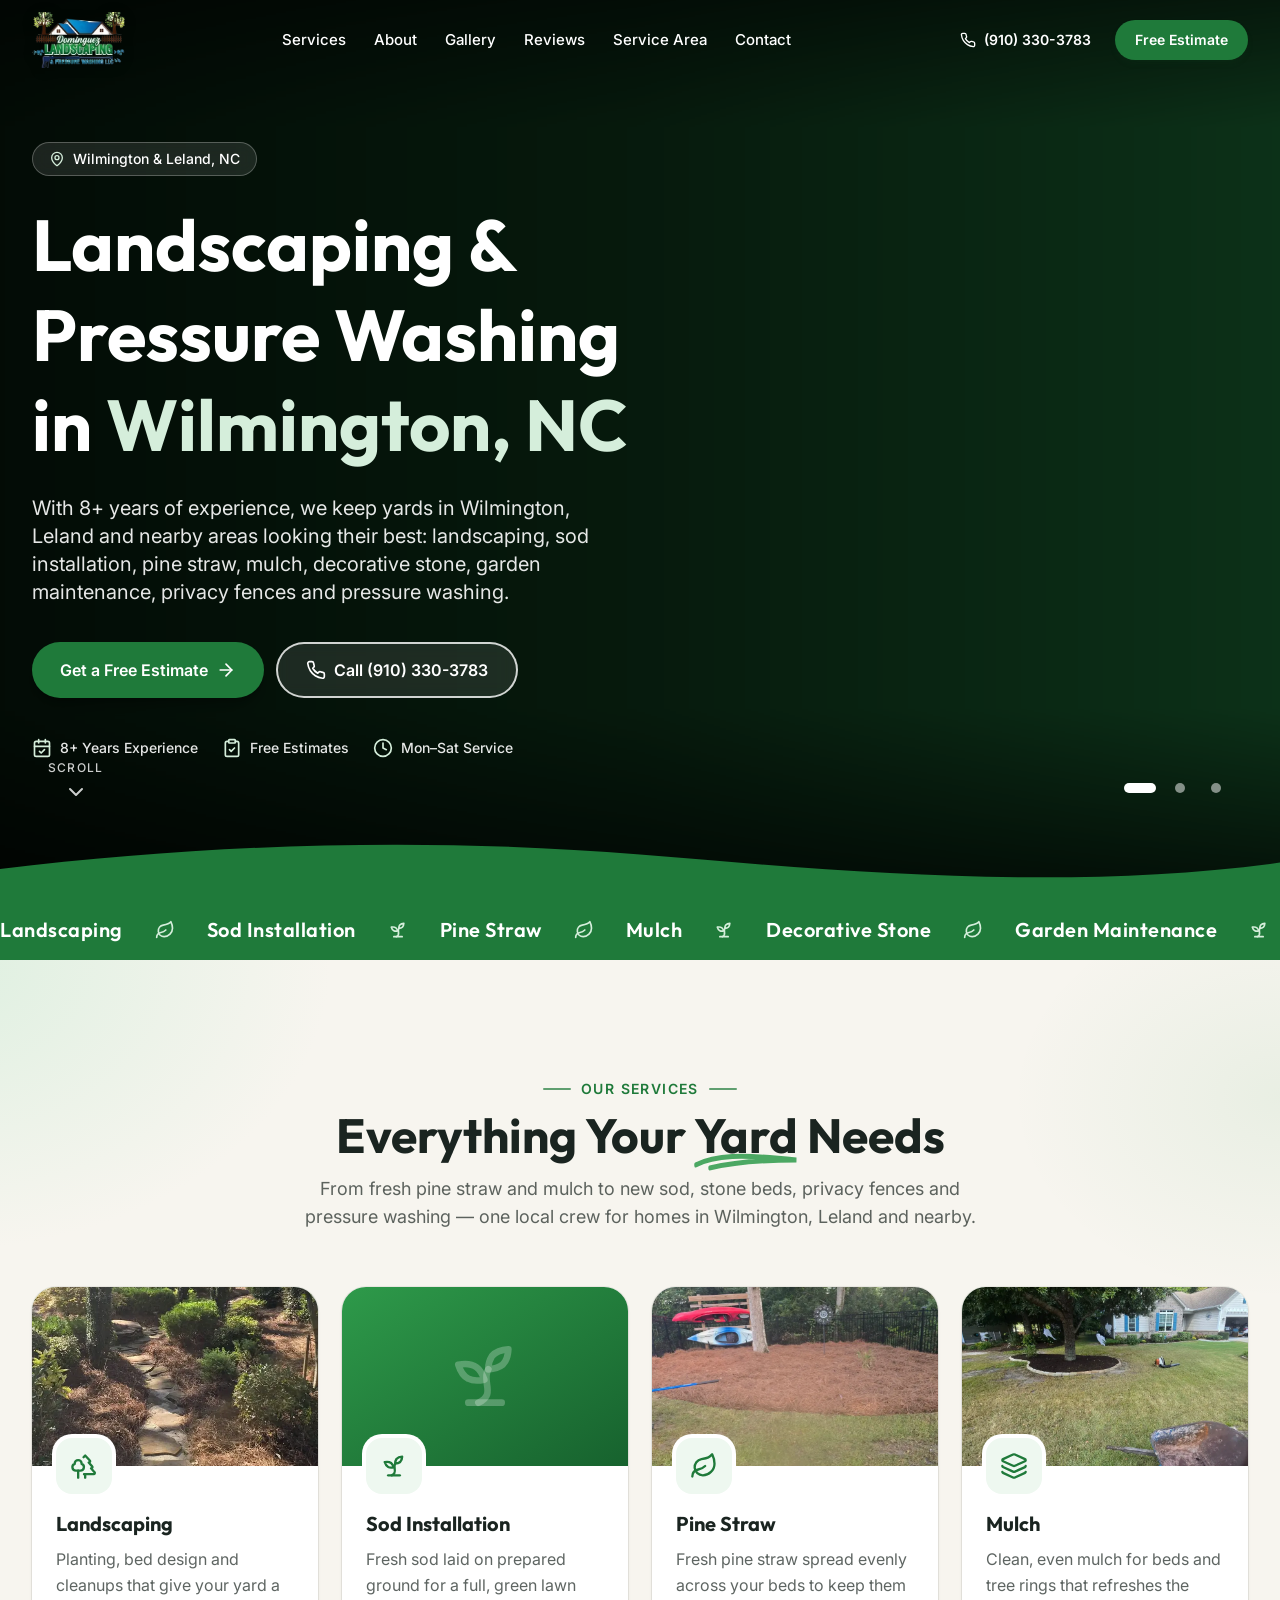
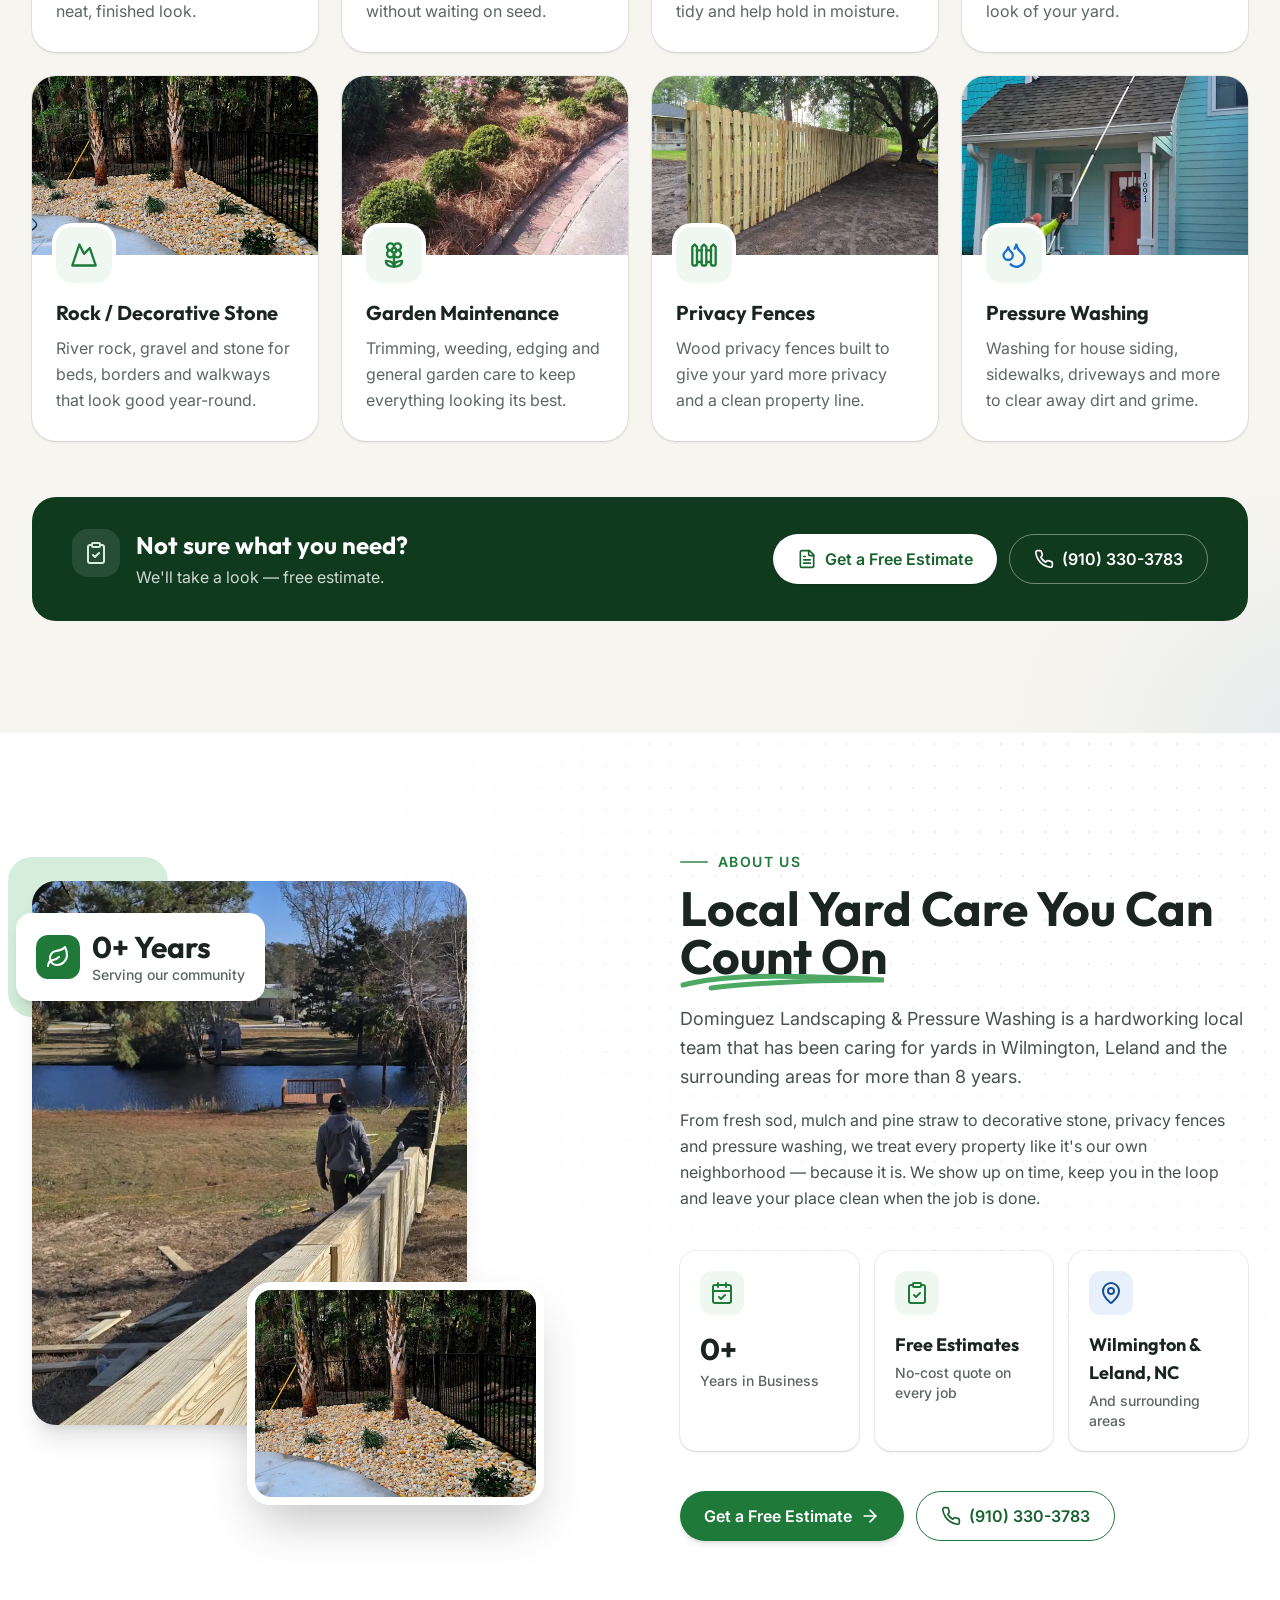
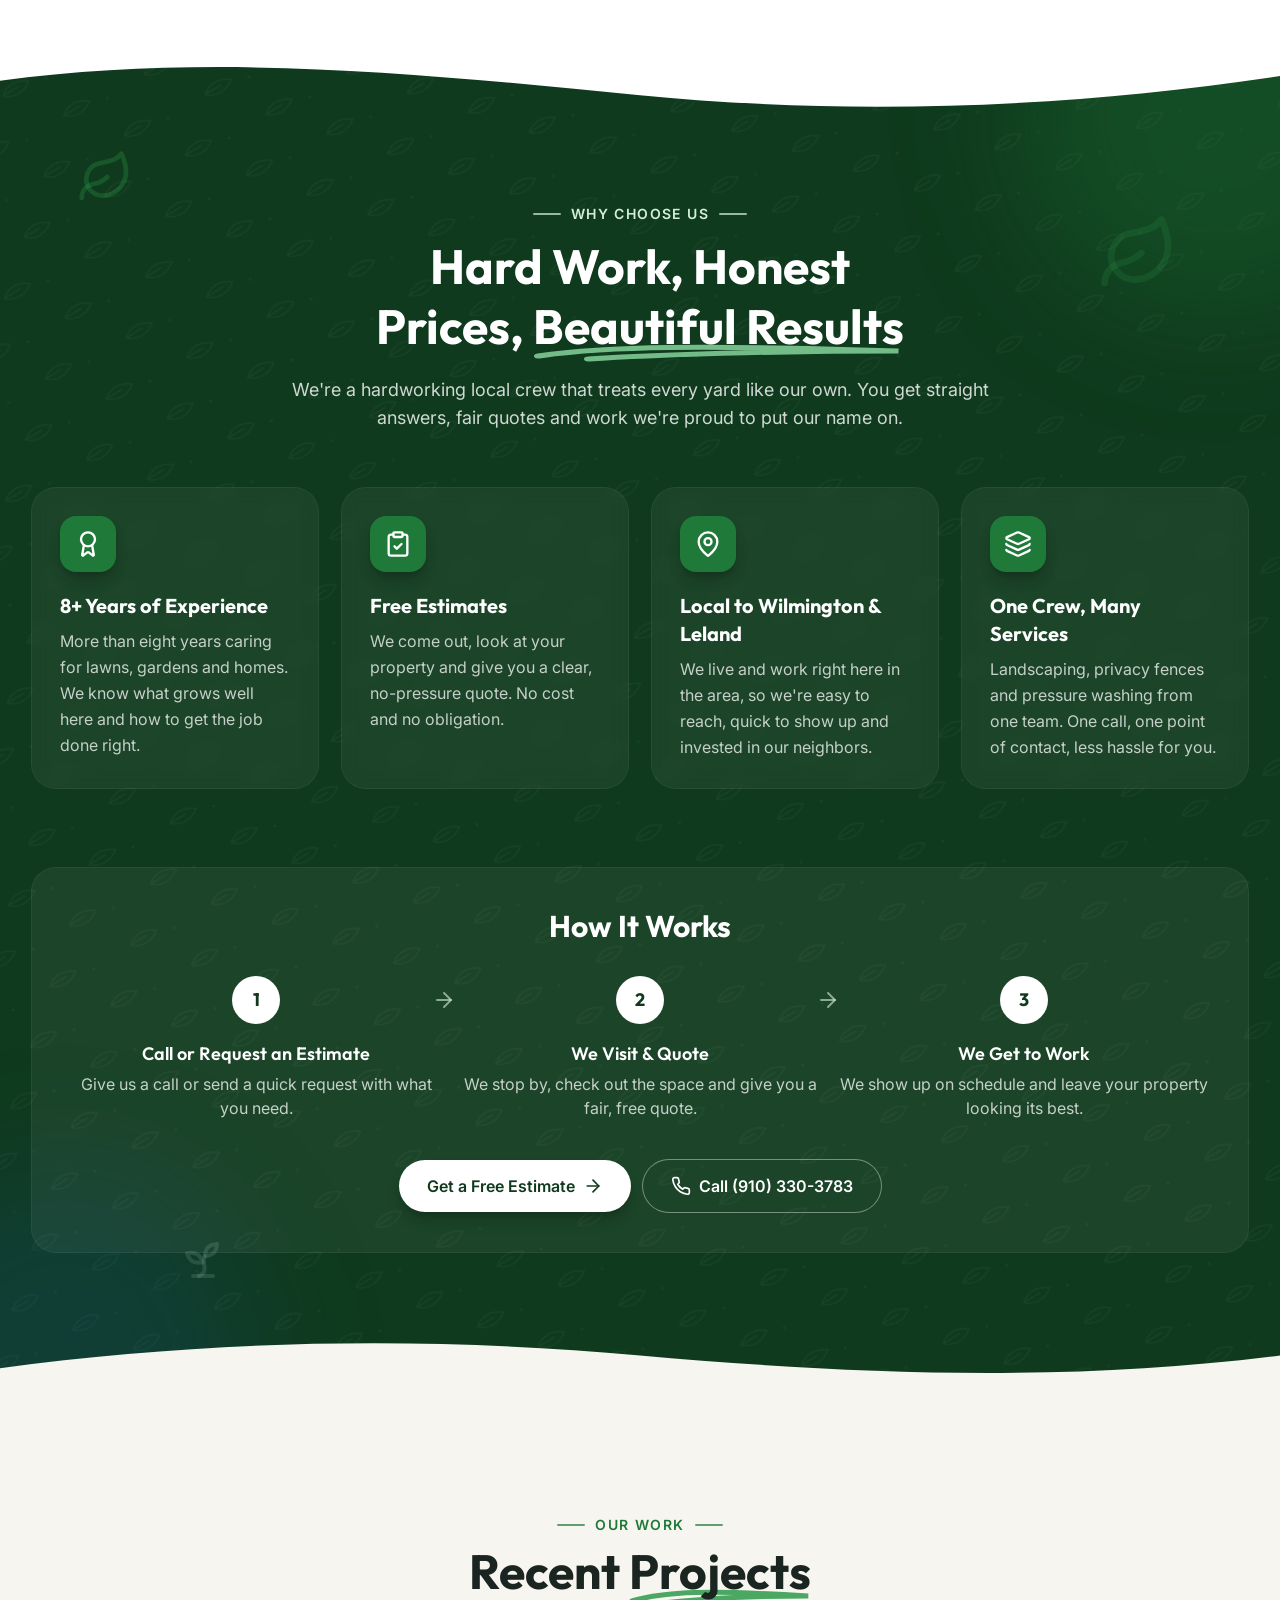
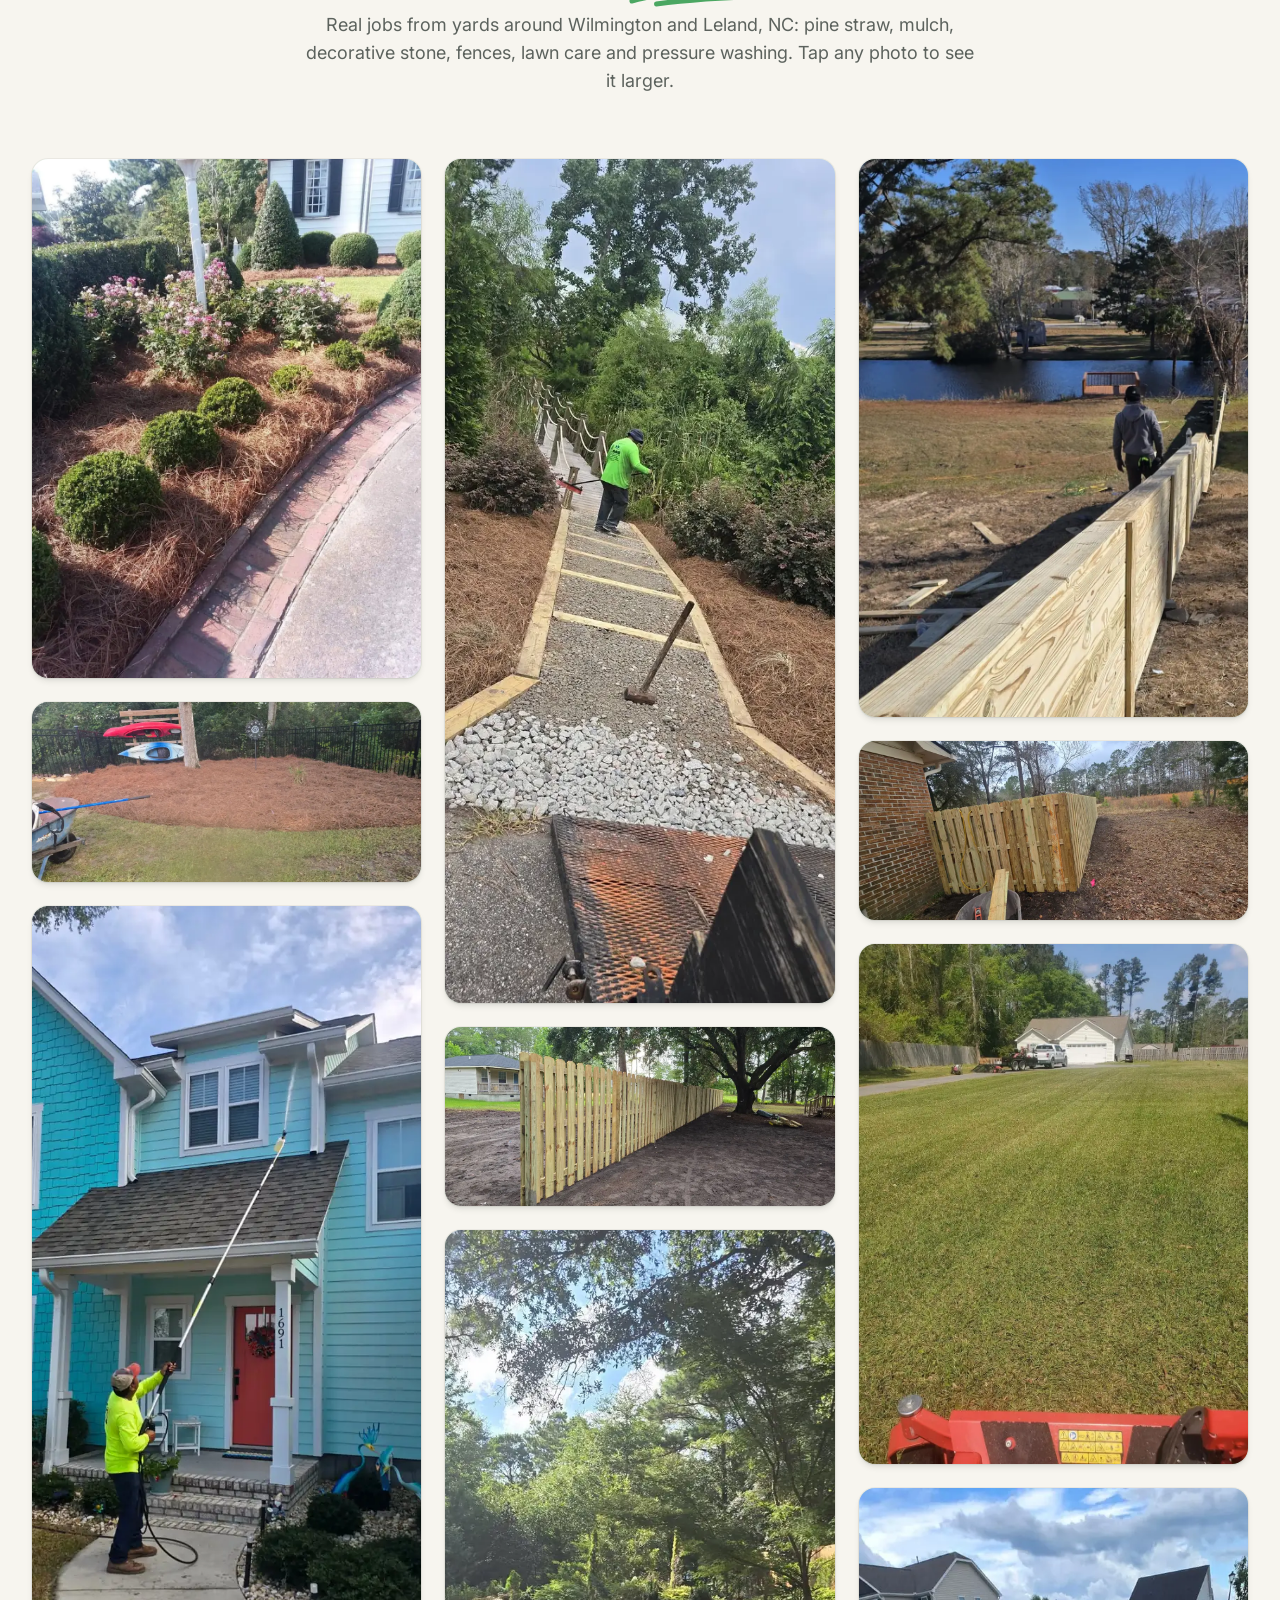
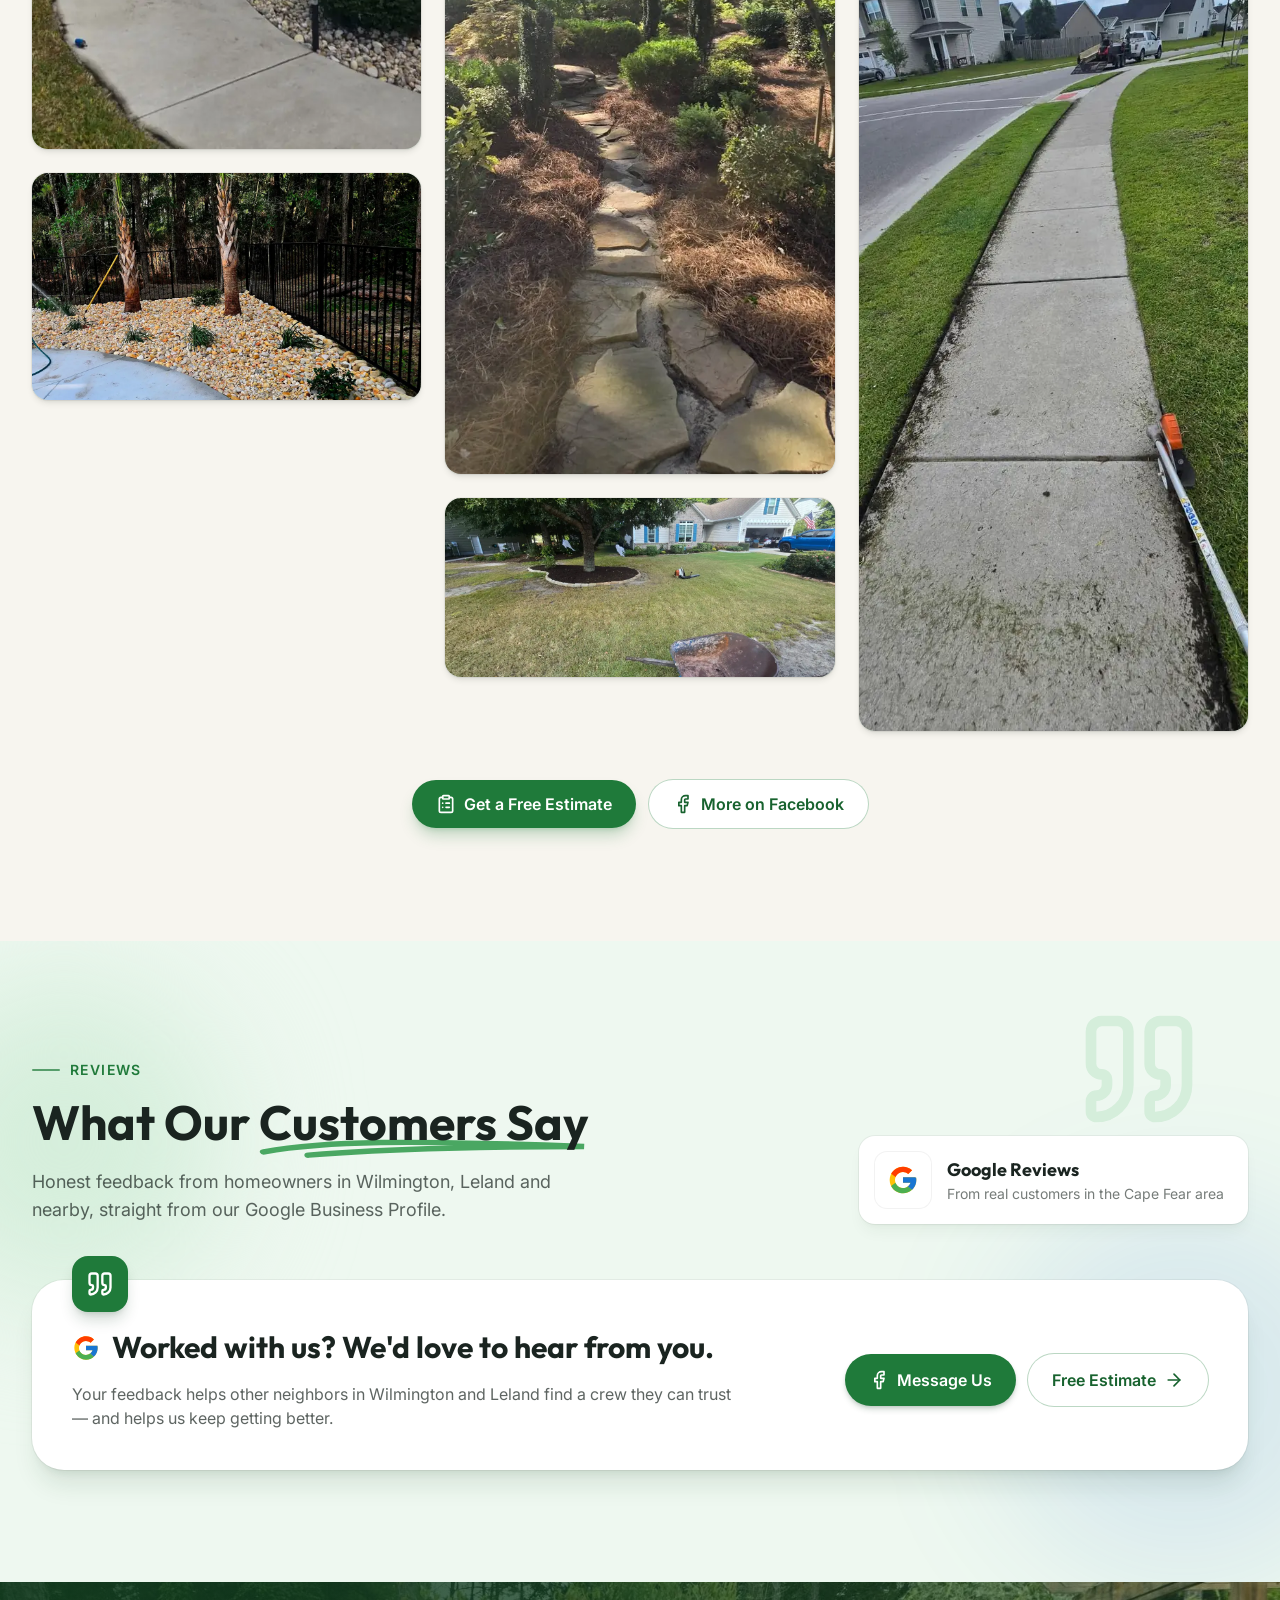
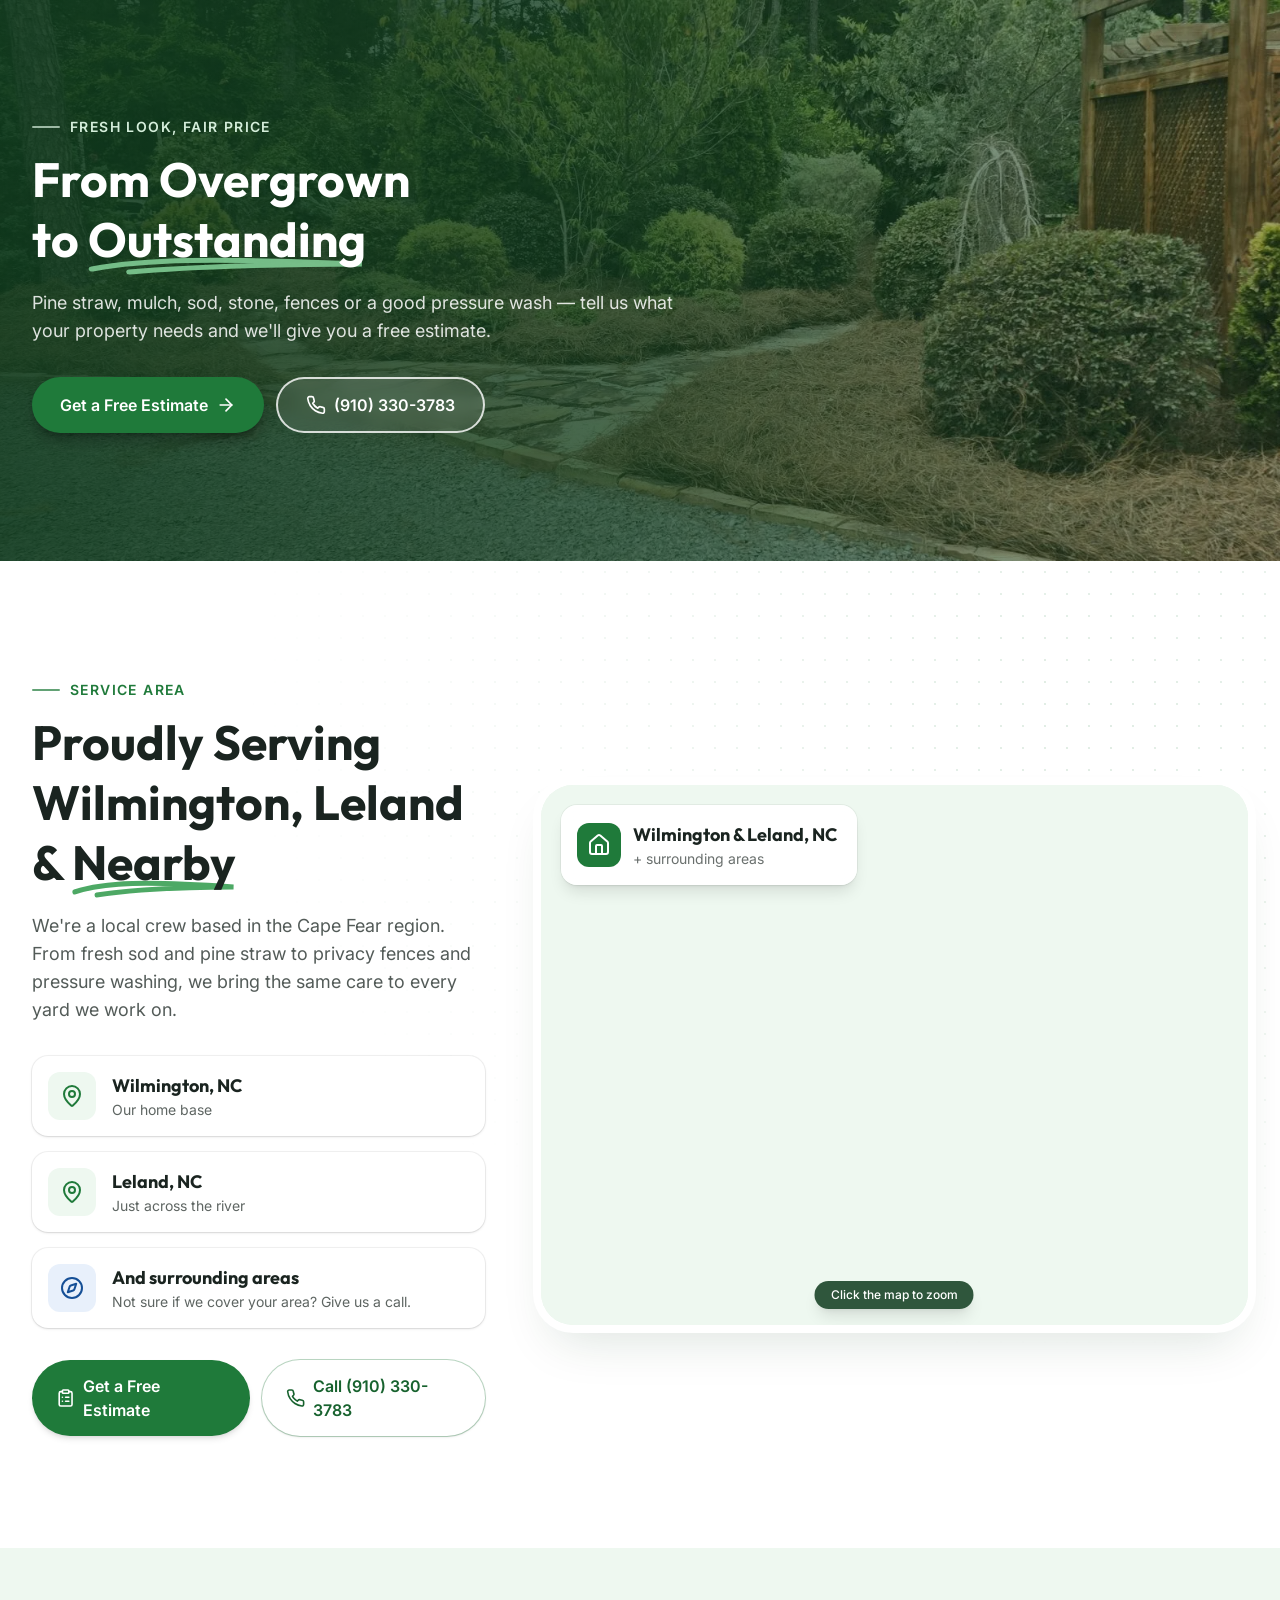
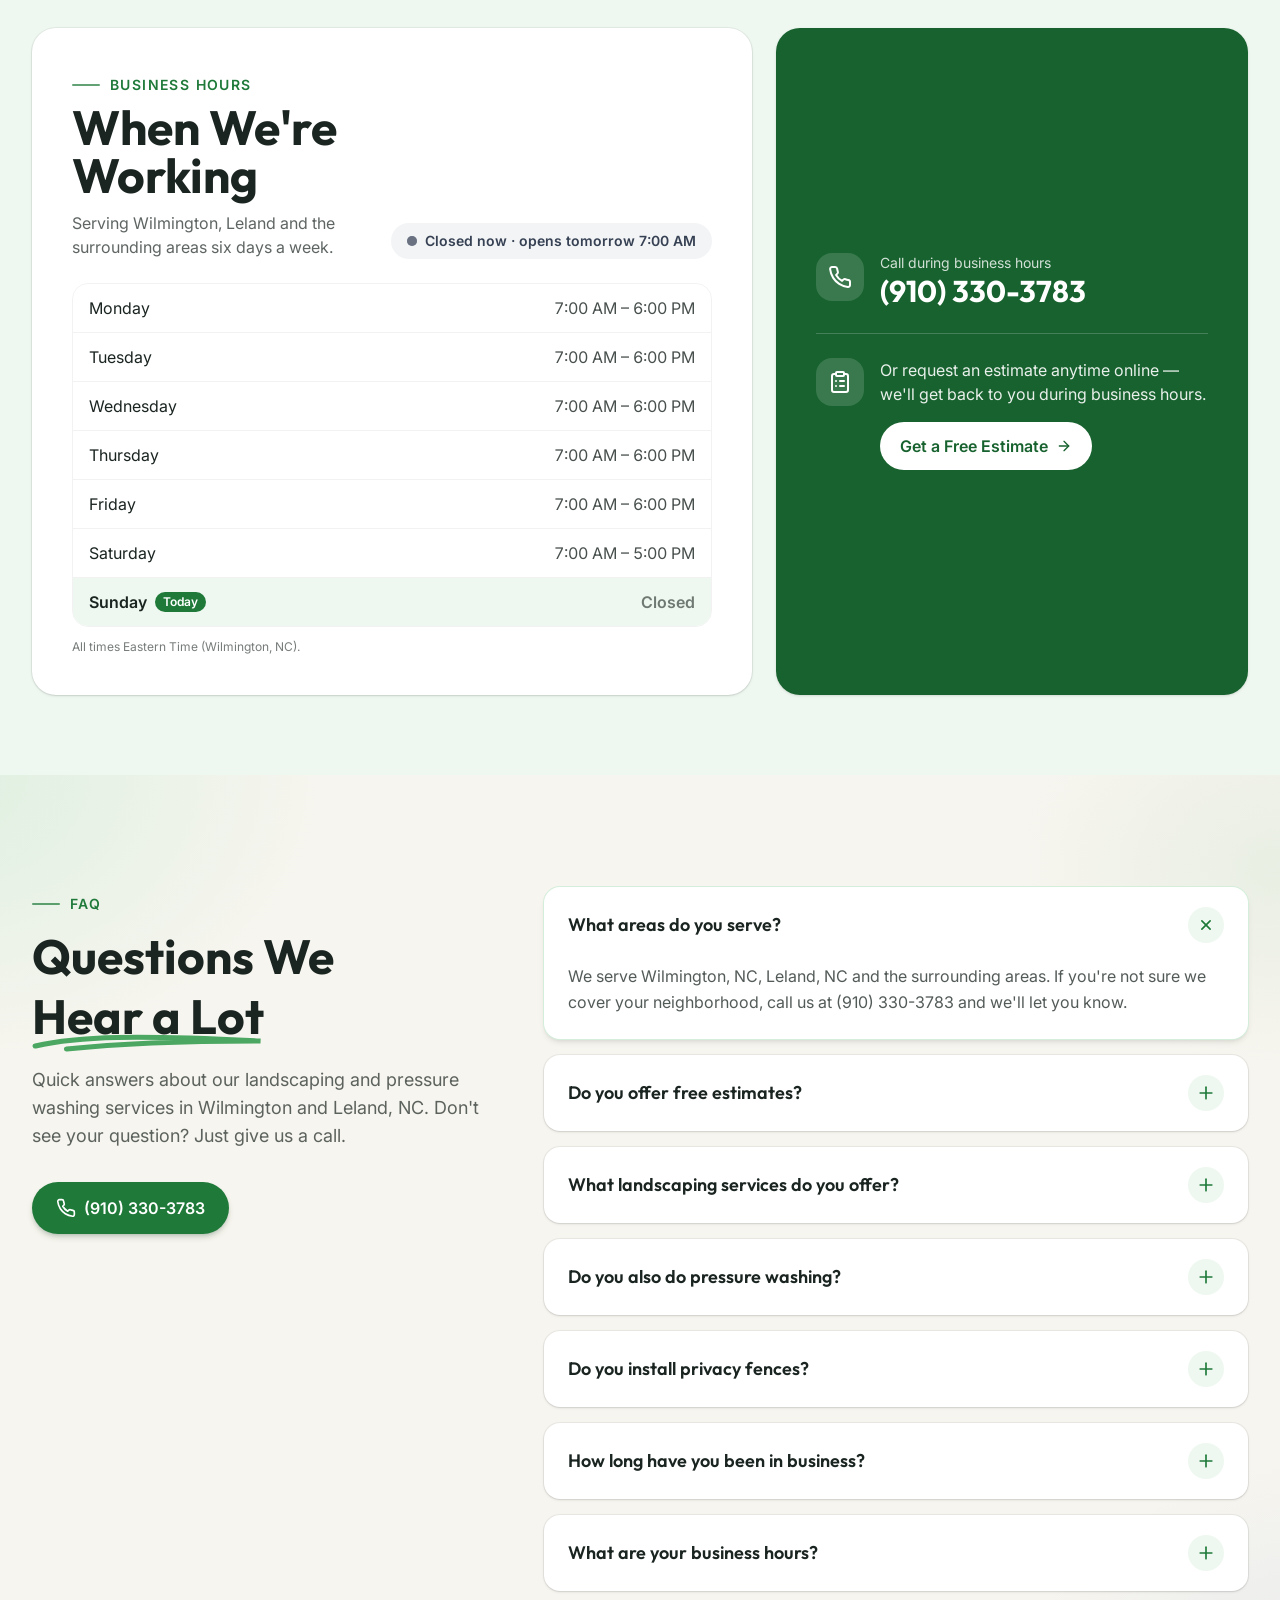
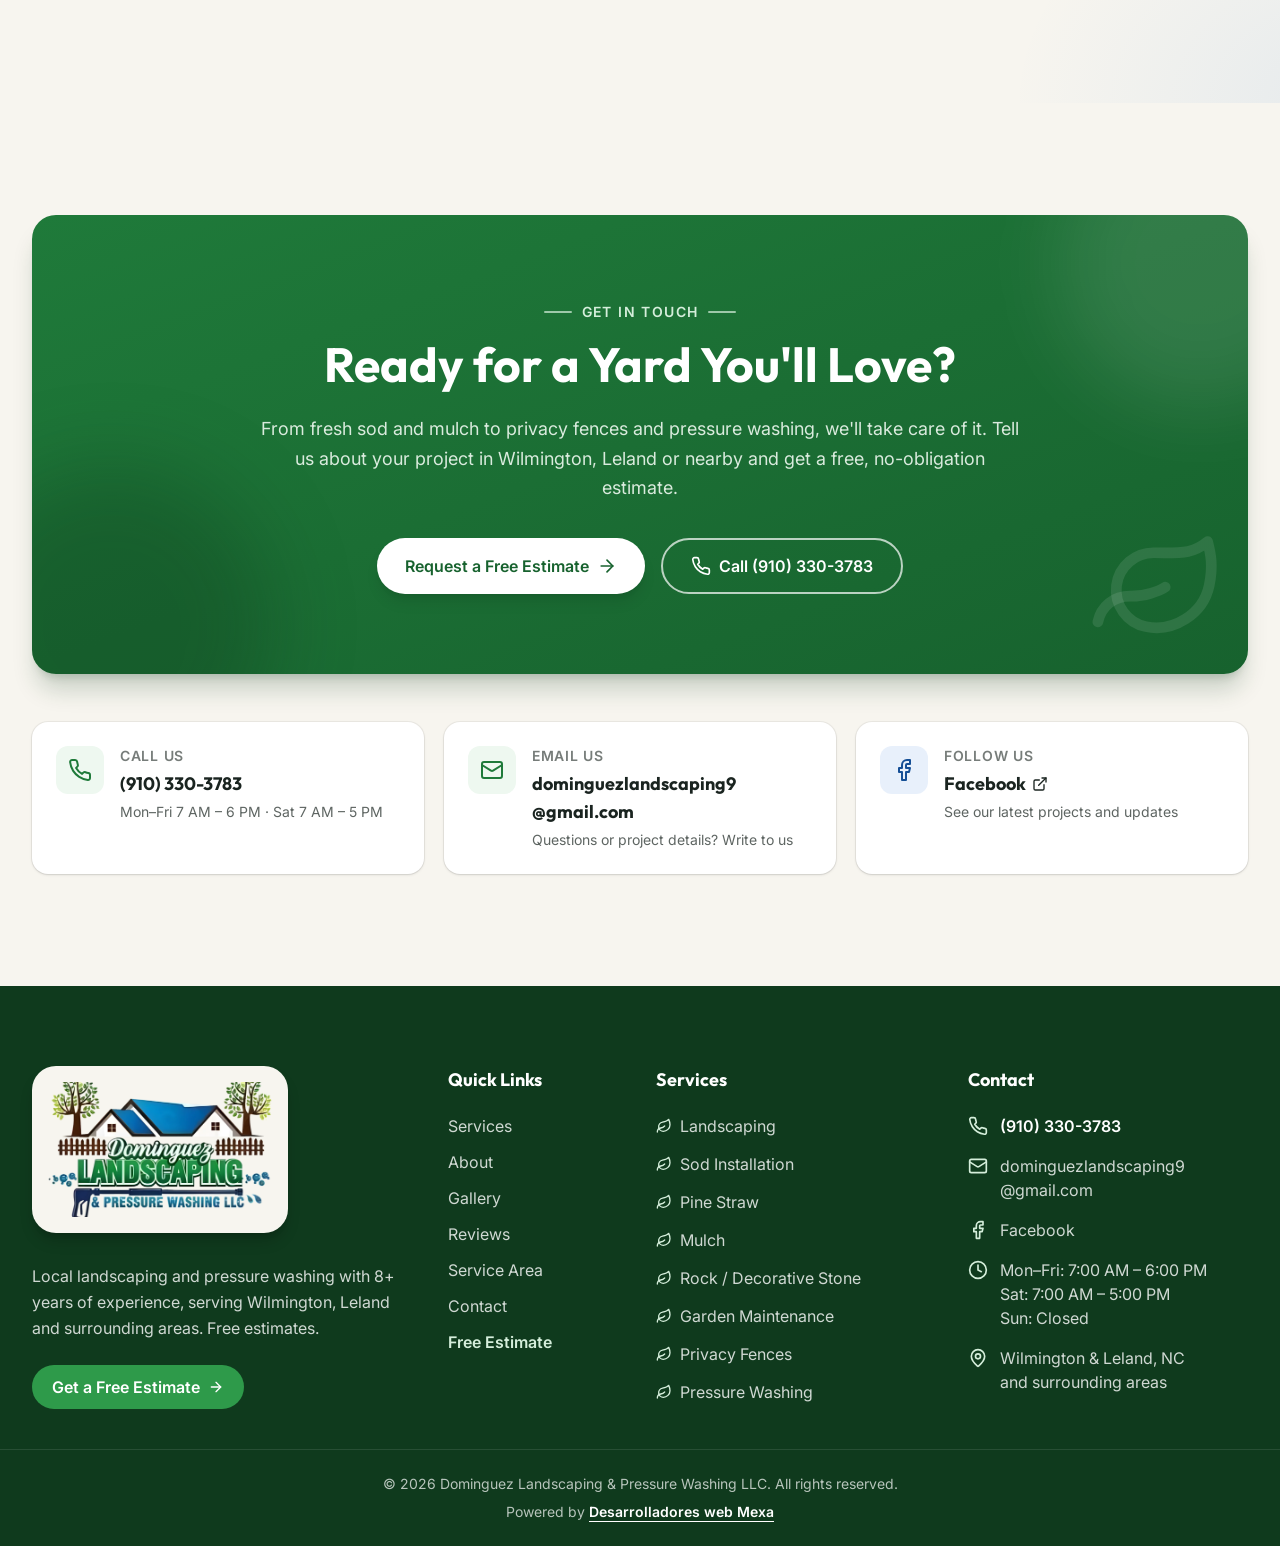
==== index.html @ 420cba0b "Publish static landscaping website with GitHub Pages preview" ====
<!doctype html>
<html lang="en">
    <head>
        <meta charset="UTF-8" />
        <meta name="viewport" content="width=device-width, initial-scale=1.0" />

        <!-- ===================== SEO ===================== -->
        <!-- IMPORTANTE: reemplazar https://YOUR-DOMAIN.com por el dominio real en TODO el sitio (ver HOSTINGER.md) -->
        <title>Landscaping &amp; Pressure Washing in Wilmington, NC | Dominguez Landscaping</title>
        <meta
            name="description"
            content="Landscaping, sod, pine straw, mulch, decorative stone, privacy fences and pressure washing in Wilmington & Leland, NC. 8+ years of experience. Free estimates: (910) 330-3783."
        />
        <link rel="canonical" href="https://YOUR-DOMAIN.com/" />
        <meta name="robots" content="index, follow, max-image-preview:large" />
        <meta name="theme-color" content="#1f7a3a" />
        <meta name="format-detection" content="telephone=yes" />

        <!-- SEO local -->
        <meta name="geo.region" content="US-NC" />
        <meta name="geo.placename" content="Wilmington" />
        <meta name="geo.position" content="34.2257;-77.9447" />
        <meta name="ICBM" content="34.2257, -77.9447" />

        <!-- Open Graph (Facebook, WhatsApp, iMessage) -->
        <meta property="og:type" content="website" />
        <meta property="og:site_name" content="Dominguez Landscaping &amp; Pressure Washing LLC" />
        <meta property="og:title" content="Landscaping &amp; Pressure Washing in Wilmington, NC" />
        <meta
            property="og:description"
            content="Sod, pine straw, mulch, decorative stone, privacy fences and pressure washing in Wilmington & Leland, NC. Free estimates."
        />
        <meta property="og:url" content="https://YOUR-DOMAIN.com/" />
        <meta property="og:image" content="https://YOUR-DOMAIN.com/assets/og-image.jpg" />
        <meta property="og:image:width" content="1200" />
        <meta property="og:image:height" content="630" />
        <meta property="og:image:alt" content="Dominguez Landscaping &amp; Pressure Washing LLC logo over a landscaped garden" />
        <meta property="og:locale" content="en_US" />

        <!-- Twitter / X -->
        <meta name="twitter:card" content="summary_large_image" />
        <meta name="twitter:title" content="Landscaping &amp; Pressure Washing in Wilmington, NC" />
        <meta
            name="twitter:description"
            content="Sod, pine straw, mulch, stone, privacy fences and pressure washing in Wilmington & Leland, NC. Free estimates."
        />
        <meta name="twitter:image" content="https://YOUR-DOMAIN.com/assets/og-image.jpg" />

        <!-- Iconos y manifest -->
        <link rel="icon" href="favicon.ico" sizes="any" />
        <link rel="icon" type="image/png" href="assets/icon-512.png" />
        <link rel="apple-touch-icon" href="assets/apple-touch-icon.png" />
        <link rel="manifest" href="site.webmanifest" />

        <!-- Datos estructurados (Google entiende el negocio, servicios, horario y FAQ) -->
        <script type="application/ld+json">
            {
                "@context": "https://schema.org",
                "@graph": [
                    {
                        "@type": ["LocalBusiness", "HomeAndConstructionBusiness"],
                        "@id": "https://YOUR-DOMAIN.com/#business",
                        "name": "Dominguez Landscaping & Pressure Washing LLC",
                        "alternateName": "Dominguez Landscaping",
                        "description": "Local landscaping and pressure washing company serving Wilmington, Leland and surrounding areas in North Carolina for more than 8 years. Sod installation, pine straw, mulch, decorative stone, garden maintenance, privacy fences and pressure washing. Free estimates.",
                        "url": "https://YOUR-DOMAIN.com/",
                        "telephone": "+1-910-330-3783",
                        "email": "dominguezlandscaping9@gmail.com",
                        "logo": "https://YOUR-DOMAIN.com/assets/icon-512.png",
                        "image": [
                            "https://YOUR-DOMAIN.com/assets/og-image.jpg",
                            "https://YOUR-DOMAIN.com/assets/Portada1.webp",
                            "https://YOUR-DOMAIN.com/assets/Portada2.webp",
                            "https://YOUR-DOMAIN.com/assets/Portada3.webp"
                        ],
                        "address": {
                            "@type": "PostalAddress",
                            "addressLocality": "Wilmington",
                            "addressRegion": "NC",
                            "addressCountry": "US"
                        },
                        "geo": { "@type": "GeoCoordinates", "latitude": 34.2257, "longitude": -77.9447 },
                        "areaServed": [
                            { "@type": "City", "name": "Wilmington, NC" },
                            { "@type": "City", "name": "Leland, NC" },
                            {
                                "@type": "GeoCircle",
                                "geoMidpoint": { "@type": "GeoCoordinates", "latitude": 34.241, "longitude": -77.995 },
                                "geoRadius": "20000"
                            }
                        ],
                        "openingHoursSpecification": [
                            {
                                "@type": "OpeningHoursSpecification",
                                "dayOfWeek": ["Monday", "Tuesday", "Wednesday", "Thursday", "Friday"],
                                "opens": "07:00",
                                "closes": "18:00"
                            },
                            {
                                "@type": "OpeningHoursSpecification",
                                "dayOfWeek": "Saturday",
                                "opens": "07:00",
                                "closes": "17:00"
                            }
                        ],
                        "sameAs": ["https://www.facebook.com/profile.php?id=100069856369126"],
                        "knowsLanguage": ["en", "es"],
                        "hasOfferCatalog": {
                            "@type": "OfferCatalog",
                            "name": "Landscaping and Pressure Washing Services",
                            "itemListElement": [
                                { "@type": "Offer", "itemOffered": { "@type": "Service", "name": "Landscaping", "description": "Planting, bed design and yard cleanups." } },
                                { "@type": "Offer", "itemOffered": { "@type": "Service", "name": "Sod Installation", "description": "Fresh sod laid on prepared ground for a full, green lawn." } },
                                { "@type": "Offer", "itemOffered": { "@type": "Service", "name": "Pine Straw Installation", "description": "Fresh pine straw spread evenly across landscape beds." } },
                                { "@type": "Offer", "itemOffered": { "@type": "Service", "name": "Mulch Installation", "description": "Mulch for beds and tree rings." } },
                                { "@type": "Offer", "itemOffered": { "@type": "Service", "name": "Rock and Decorative Stone", "description": "River rock, gravel and stone for beds, borders and walkways." } },
                                { "@type": "Offer", "itemOffered": { "@type": "Service", "name": "Garden Maintenance", "description": "Trimming, weeding, edging and general garden care." } },
                                { "@type": "Offer", "itemOffered": { "@type": "Service", "name": "Privacy Fences", "description": "Wood privacy fence installation." } },
                                { "@type": "Offer", "itemOffered": { "@type": "Service", "name": "Pressure Washing", "description": "Pressure washing for house siding, driveways and sidewalks." } }
                            ]
                        }
                    },
                    {
                        "@type": "WebSite",
                        "@id": "https://YOUR-DOMAIN.com/#website",
                        "url": "https://YOUR-DOMAIN.com/",
                        "name": "Dominguez Landscaping & Pressure Washing LLC",
                        "inLanguage": "en-US",
                        "publisher": { "@id": "https://YOUR-DOMAIN.com/#business" }
                    },
                    {
                        "@type": "WebPage",
                        "@id": "https://YOUR-DOMAIN.com/#webpage",
                        "url": "https://YOUR-DOMAIN.com/",
                        "name": "Landscaping & Pressure Washing in Wilmington, NC | Dominguez Landscaping",
                        "isPartOf": { "@id": "https://YOUR-DOMAIN.com/#website" },
                        "about": { "@id": "https://YOUR-DOMAIN.com/#business" },
                        "primaryImageOfPage": "https://YOUR-DOMAIN.com/assets/og-image.jpg",
                        "inLanguage": "en-US"
                    },
                    {
                        "@type": "FAQPage",
                        "@id": "https://YOUR-DOMAIN.com/#faq",
                        "mainEntity": [
                            {
                                "@type": "Question",
                                "name": "What areas do you serve?",
                                "acceptedAnswer": {
                                    "@type": "Answer",
                                    "text": "We serve Wilmington, NC, Leland, NC and the surrounding areas. If you're not sure we cover your neighborhood, call us at (910) 330-3783 and we'll let you know."
                                }
                            },
                            {
                                "@type": "Question",
                                "name": "Do you offer free estimates?",
                                "acceptedAnswer": {
                                    "@type": "Answer",
                                    "text": "Yes. Every estimate is free and with no obligation. Call (910) 330-3783 or send a request through our online form and we'll get back to you during business hours."
                                }
                            },
                            {
                                "@type": "Question",
                                "name": "What landscaping services do you offer?",
                                "acceptedAnswer": {
                                    "@type": "Answer",
                                    "text": "We handle landscaping and bed design, sod installation, pine straw, mulch, river rock and decorative stone, and garden maintenance like trimming, weeding and edging."
                                }
                            },
                            {
                                "@type": "Question",
                                "name": "Do you also do pressure washing?",
                                "acceptedAnswer": {
                                    "@type": "Answer",
                                    "text": "Yes. We pressure wash house siding, driveways, sidewalks and more, so the outside of your home looks as clean as your yard."
                                }
                            },
                            {
                                "@type": "Question",
                                "name": "Do you install privacy fences?",
                                "acceptedAnswer": {
                                    "@type": "Answer",
                                    "text": "Yes. We build wood privacy fences for homes in Wilmington, Leland and nearby. Send us a few details about your yard and we'll give you a free estimate."
                                }
                            },
                            {
                                "@type": "Question",
                                "name": "How long have you been in business?",
                                "acceptedAnswer": {
                                    "@type": "Answer",
                                    "text": "Dominguez Landscaping & Pressure Washing has been taking care of yards in the Wilmington area for more than 8 years."
                                }
                            },
                            {
                                "@type": "Question",
                                "name": "What are your business hours?",
                                "acceptedAnswer": {
                                    "@type": "Answer",
                                    "text": "We work Monday to Friday from 7:00 AM to 6:00 PM and Saturday from 7:00 AM to 5:00 PM. We're closed on Sunday."
                                }
                            }
                        ]
                    }
                ]
            }
        </script>

        <!-- ===================== RENDIMIENTO ===================== -->
        <!-- Imagen principal (LCP) primero -->
        <link rel="preload" as="image" href="assets/Portada1-movil.webp" type="image/webp" media="(max-width: 768px)" fetchpriority="high" />
        <link rel="preload" as="image" href="assets/Portada1.webp" type="image/webp" media="(min-width: 769px)" fetchpriority="high" />
        <link rel="preconnect" href="https://fonts.googleapis.com" />
        <link rel="preconnect" href="https://fonts.gstatic.com" crossorigin />
        <link rel="preconnect" href="https://cdn.jsdelivr.net" crossorigin />

        <!-- Fuentes -->
        <link
            href="https://fonts.googleapis.com/css2?family=Outfit:wght@500;600;700;800&family=Inter:wght@400;500;600&display=swap"
            rel="stylesheet"
        />
        <!-- Estilos (Tailwind compilado desde src/tailwind.css) -->
        <link rel="stylesheet" href="assets/css/styles.css" />
        <!-- Importar Leaflet Map -->
        <link
            rel="stylesheet"
            href="https://unpkg.com/leaflet@1.9.4/dist/leaflet.css"
            integrity="sha256-p4NxAoJBhIIN+hmNHrzRCf9tD/miZyoHS5obTRR9BMY="
            crossorigin=""
        />

        <!-- Add Gsap -->
        <script src="https://cdn.jsdelivr.net/npm/gsap@3.13.0/dist/gsap.min.js" defer></script>
        <!-- Add scrool trigger -->
        <script src="https://cdn.jsdelivr.net/npm/gsap@3.13.0/dist/ScrollTrigger.min.js" defer></script>
        <!-- Lucide icons (solo los iconos usados, local) -->
        <script src="assets/js/icons.js" defer></script>
        <script
            src="https://unpkg.com/leaflet@1.9.4/dist/leaflet.js"
            integrity="sha256-20nQCchB9co0qIjJZRGuk2/Z9VM+kNiyxNV1lvTlZBo="
            crossorigin=""
            defer
        ></script>
        <!-- Setup start JS file -->
        <script src="setup.js" defer></script>
    </head>

    <body>
        <a href="#main" class="sr-only z-[60] rounded-full bg-brand-600 px-5 py-3 font-semibold text-white focus:not-sr-only focus:fixed focus:top-4 focus:left-4">Skip to content</a>
        <!-- Name: Dominguez landscaping &pressure washing Llc -->
        <!-- Email: dominguezlandscaping9@gmail.com -->
        <!-- Phone: 910 330 37 83 -->
        <!-- Services: landscaping , sod installation , pinestraw , mulch ,rock , todo lo relacionado con jardinería ,privacy fences ,pressure ,washing -->
        <!-- Description: Tenemos 8 años en el negocio trabajamos en wilmintong nc y sus alrededores-->
        <!-- Redes sociales: https://www.facebook.com/profile.php?id=100069856369126 -->
        <!-- Horario: lunes a viernes 7 a 6 , sábado 7 a 5  -->
        <!-- Ciudades: wilmintong nc , leland nc y alrededores -->

        <!--
            ===================== SECCIONES DE LA PÁGINA =====================

            1. HEADER / NAVBAR (fijo arriba)
               - Logo (assets/Logo-sin-fondo.webp)
               - Links: Services · About · Gallery · Service Area · Contact (→ #contact) · "Free Estimate" (→ contact.html)
               - Botón "Call Now" → tel:+19103303783
               - Menú hamburguesa en móvil (iconos Lucide: menu / x)

            2. HERO / PORTADA
               - Slider con Portada1, Portada2 y Portada3 (versiones -movil.webp en celular)
               - Título: "Landscaping & Pressure Washing in Wilmington, NC"
               - Subtítulo: 8+ years of experience · Free Estimates
               - Botones: "Free Estimate" (→ contact.html) y "Call (910) 330-3783"
               - Animación de entrada con GSAP

            3. SERVICES / SERVICIOS (tarjetas con icono Lucide)
               - Landscaping
               - Sod Installation
               - Pine Straw
               - Mulch
               - Rock / Decorative Stone
               - Garden Maintenance (todo lo relacionado con jardinería)
               - Privacy Fences
               - Pressure Washing
               - Aparición escalonada al hacer scroll (ScrollTrigger)

            4. ABOUT US / SOBRE NOSOTROS
               - 8 años en el negocio, empresa local de Wilmington NC
               - Foto de un trabajo + texto corto
               - Contadores animados: "8+ Years", "Free Estimates", "Wilmington & Leland"

            5. WHY CHOOSE US / POR QUÉ ELEGIRNOS
               - 8+ Years of Experience
               - Free Estimates
               - Local & Reliable (Wilmington, Leland y alrededores)
               - Trabajo de calidad / atención personalizada

            6. GALLERY / GALERÍA DE TRABAJOS
               - Grid con assets/Fotos/1.webp … 16.webp
               - Lightbox al hacer clic (ampliar foto)
               - Ojo: 12, 13 y 15 son las mismas fotos que las portadas

            7. SERVICE AREA / ÁREA DE SERVICIO
               - Mapa Leaflet centrado en Wilmington NC
               - Marcadores / círculo: Wilmington, Leland y alrededores
               - Lista de ciudades al lado del mapa

            8. HOURS / HORARIO
               - Monday – Friday: 7:00 AM – 6:00 PM
               - Saturday: 7:00 AM – 5:00 PM
               - Sunday: Closed

            9. CONTACT / CONTACTO (id="contact")
               - Teléfono: (910) 330-3783 (tel:)
               - Email: dominguezlandscaping9@gmail.com (mailto:)
               - Facebook: https://www.facebook.com/profile.php?id=100069856369126
               - Botón "Request a Free Estimate" → contact.html

            PÁGINA SEPARADA: contact.html
               - Mismo navbar y footer que la principal
               - Formulario "Request a Free Estimate" (nombre, teléfono, servicio, mensaje)
                 → necesita un servicio de envío (ej. Formspree) o abrir mailto:

            10. FOOTER
               - Logo + nombre del negocio
               - Links rápidos, teléfono, email, Facebook
               - © año Dominguez Landscaping & Pressure Washing LLC

            EXTRA: botón flotante de llamada en móvil (icono phone)
            ==================================================================
        -->
        <!-- ============ NAVBAR ============ -->
        <!--
          State is driven by data attributes set from initNavbar() (01-navbar.js):
            data-solid  → solid cream bar with shadow + dark text (scrolled, no #hero, or menu open)
            data-open   → mobile menu open
          Classes for both states are written here statically so Tailwind generates them.
        -->
        <header id="top-nav"
          class="group fixed inset-x-0 top-0 z-50 border-b border-transparent bg-transparent text-white transition-[background-color,box-shadow,color,border-color] duration-300
                 data-[solid]:border-brand-100 data-[solid]:bg-cream/95 data-[solid]:text-ink data-[solid]:shadow-lg data-[solid]:shadow-ink/5 data-[solid]:backdrop-blur-md">
          <nav class="mx-auto flex h-20 max-w-7xl items-center justify-between gap-4 px-4 sm:px-6 lg:px-8" aria-label="Main">
            <!-- Logo -->
            <a href="index.html#top" class="shrink-0 rounded-lg focus-visible:outline-2 focus-visible:outline-offset-4 focus-visible:outline-brand-500">
              <img src="assets/Logo-sin-fondo.webp" alt="Dominguez Landscaping &amp; Pressure Washing LLC — Home"
                width="1000" height="601"
                class="h-12 w-auto drop-shadow-[0_2px_6px_rgba(0,0,0,0.45)] transition-[filter] duration-300 md:h-14 group-data-[solid]:drop-shadow-none">
            </a>

            <!-- Desktop links -->
            <ul class="hidden items-center gap-1 font-sans text-[15px] font-medium lg:flex">
              <li><a href="index.html#services" data-nav-link
                  class="relative rounded-lg px-3 py-2 transition-colors hover:text-brand-100 group-data-[solid]:hover:text-brand-600 focus-visible:outline-2 focus-visible:outline-brand-500
                         after:absolute after:inset-x-3 after:bottom-1 after:h-0.5 after:origin-left after:scale-x-0 after:rounded-full after:bg-current after:transition-transform after:duration-300
                         data-[active]:after:scale-x-100 group-data-[solid]:data-[active]:text-brand-600">Services</a></li>
              <li><a href="index.html#about" data-nav-link
                  class="relative rounded-lg px-3 py-2 transition-colors hover:text-brand-100 group-data-[solid]:hover:text-brand-600 focus-visible:outline-2 focus-visible:outline-brand-500
                         after:absolute after:inset-x-3 after:bottom-1 after:h-0.5 after:origin-left after:scale-x-0 after:rounded-full after:bg-current after:transition-transform after:duration-300
                         data-[active]:after:scale-x-100 group-data-[solid]:data-[active]:text-brand-600">About</a></li>
              <li><a href="index.html#gallery" data-nav-link
                  class="relative rounded-lg px-3 py-2 transition-colors hover:text-brand-100 group-data-[solid]:hover:text-brand-600 focus-visible:outline-2 focus-visible:outline-brand-500
                         after:absolute after:inset-x-3 after:bottom-1 after:h-0.5 after:origin-left after:scale-x-0 after:rounded-full after:bg-current after:transition-transform after:duration-300
                         data-[active]:after:scale-x-100 group-data-[solid]:data-[active]:text-brand-600">Gallery</a></li>
              <li><a href="index.html#reviews" data-nav-link
                  class="relative rounded-lg px-3 py-2 transition-colors hover:text-brand-100 group-data-[solid]:hover:text-brand-600 focus-visible:outline-2 focus-visible:outline-brand-500
                         after:absolute after:inset-x-3 after:bottom-1 after:h-0.5 after:origin-left after:scale-x-0 after:rounded-full after:bg-current after:transition-transform after:duration-300
                         data-[active]:after:scale-x-100 group-data-[solid]:data-[active]:text-brand-600">Reviews</a></li>
              <li><a href="index.html#service-area" data-nav-link
                  class="relative rounded-lg px-3 py-2 transition-colors hover:text-brand-100 group-data-[solid]:hover:text-brand-600 focus-visible:outline-2 focus-visible:outline-brand-500
                         after:absolute after:inset-x-3 after:bottom-1 after:h-0.5 after:origin-left after:scale-x-0 after:rounded-full after:bg-current after:transition-transform after:duration-300
                         data-[active]:after:scale-x-100 group-data-[solid]:data-[active]:text-brand-600">Service Area</a></li>
              <li><a href="index.html#contact" data-nav-link
                  class="relative rounded-lg px-3 py-2 transition-colors hover:text-brand-100 group-data-[solid]:hover:text-brand-600 focus-visible:outline-2 focus-visible:outline-brand-500
                         after:absolute after:inset-x-3 after:bottom-1 after:h-0.5 after:origin-left after:scale-x-0 after:rounded-full after:bg-current after:transition-transform after:duration-300
                         data-[active]:after:scale-x-100 group-data-[solid]:data-[active]:text-brand-600">Contact</a></li>
            </ul>

            <!-- Right side -->
            <div class="flex items-center gap-2 sm:gap-3">
              <a href="tel:+19103303783"
                class="hidden items-center gap-2 rounded-full px-3 py-2 text-sm font-semibold transition-colors hover:text-brand-100 group-data-[solid]:hover:text-brand-600 focus-visible:outline-2 focus-visible:outline-brand-500 md:inline-flex">
                <i data-lucide="phone" class="size-4" aria-hidden="true"></i>
                <span>(910) 330-3783</span>
              </a>
              <a href="contact.html"
                class="hidden rounded-full bg-brand-600 px-5 py-2.5 text-sm font-semibold text-white shadow-md shadow-brand-900/20 transition hover:bg-brand-700 focus-visible:outline-2 focus-visible:outline-offset-2 focus-visible:outline-brand-500 sm:inline-flex">
                Free Estimate
              </a>

              <!-- Hamburger -->
              <button type="button" id="nav-toggle"
                aria-controls="mobile-menu" aria-expanded="false" aria-label="Open menu"
                class="inline-flex size-11 items-center justify-center rounded-xl transition-colors hover:bg-white/10 group-data-[solid]:hover:bg-brand-50 focus-visible:outline-2 focus-visible:outline-brand-500 lg:hidden">
                <i data-lucide="menu" class="size-6 group-data-[open]:hidden" aria-hidden="true"></i>
                <i data-lucide="x" class="hidden size-6 group-data-[open]:block" aria-hidden="true"></i>
              </button>
            </div>
          </nav>

          <!-- Mobile panel -->
          <div id="mobile-menu" hidden
            class="mobile-menu-panel absolute inset-x-0 top-20 overflow-y-auto border-t border-brand-100 bg-cream text-ink lg:hidden">
            <div class="mx-auto flex min-h-full max-w-7xl flex-col px-4 pb-10 pt-4 sm:px-6">
              <ul class="flex flex-col divide-y divide-brand-100 font-display text-xl font-semibold">
                <li><a href="index.html#services" data-nav-link class="flex items-center justify-between py-4 transition-colors hover:text-brand-600 data-[active]:text-brand-600 focus-visible:outline-2 focus-visible:outline-brand-500">Services <i data-lucide="chevron-right" class="size-5 text-brand-500" aria-hidden="true"></i></a></li>
                <li><a href="index.html#about" data-nav-link class="flex items-center justify-between py-4 transition-colors hover:text-brand-600 data-[active]:text-brand-600 focus-visible:outline-2 focus-visible:outline-brand-500">About <i data-lucide="chevron-right" class="size-5 text-brand-500" aria-hidden="true"></i></a></li>
                <li><a href="index.html#gallery" data-nav-link class="flex items-center justify-between py-4 transition-colors hover:text-brand-600 data-[active]:text-brand-600 focus-visible:outline-2 focus-visible:outline-brand-500">Gallery <i data-lucide="chevron-right" class="size-5 text-brand-500" aria-hidden="true"></i></a></li>
                <li><a href="index.html#reviews" data-nav-link class="flex items-center justify-between py-4 transition-colors hover:text-brand-600 data-[active]:text-brand-600 focus-visible:outline-2 focus-visible:outline-brand-500">Reviews <i data-lucide="chevron-right" class="size-5 text-brand-500" aria-hidden="true"></i></a></li>
                <li><a href="index.html#service-area" data-nav-link class="flex items-center justify-between py-4 transition-colors hover:text-brand-600 data-[active]:text-brand-600 focus-visible:outline-2 focus-visible:outline-brand-500">Service Area <i data-lucide="chevron-right" class="size-5 text-brand-500" aria-hidden="true"></i></a></li>
                <li><a href="index.html#contact" data-nav-link class="flex items-center justify-between py-4 transition-colors hover:text-brand-600 data-[active]:text-brand-600 focus-visible:outline-2 focus-visible:outline-brand-500">Contact <i data-lucide="chevron-right" class="size-5 text-brand-500" aria-hidden="true"></i></a></li>
              </ul>

              <div class="mt-8 grid gap-3">
                <a href="tel:+19103303783"
                  class="inline-flex items-center justify-center gap-2 rounded-full border-2 border-brand-600 px-6 py-3.5 font-semibold text-brand-700 transition hover:bg-brand-50 focus-visible:outline-2 focus-visible:outline-offset-2 focus-visible:outline-brand-500">
                  <i data-lucide="phone" class="size-5" aria-hidden="true"></i>
                  Call (910) 330-3783
                </a>
                <a href="contact.html"
                  class="inline-flex items-center justify-center gap-2 rounded-full bg-brand-600 px-6 py-3.5 font-semibold text-white shadow-md shadow-brand-900/20 transition hover:bg-brand-700 focus-visible:outline-2 focus-visible:outline-offset-2 focus-visible:outline-brand-500">
                  Get a Free Estimate
                  <i data-lucide="arrow-right" class="size-5" aria-hidden="true"></i>
                </a>
              </div>

              <p class="mt-auto pt-10 text-center text-sm text-ink/80">
                Mon–Fri 7:00 AM – 6:00 PM · Sat 7:00 AM – 5:00 PM
              </p>
            </div>
          </div>
        </header>

        <main id="main">
        <!-- ============ HERO ============ -->
        <section id="hero" class="relative isolate flex min-h-[100svh] items-center overflow-hidden bg-brand-900 text-white" aria-label="Introduction">
          <span id="top" class="absolute top-0 left-0" aria-hidden="true"></span>

          <!-- Background slider -->
          <div class="absolute inset-0 -z-10" data-hero-slider>
            <div class="absolute inset-0 opacity-100" data-hero-slide>
              <picture>
                <source media="(max-width: 768px)" srcset="assets/Portada1-movil.webp" type="image/webp">
                <img src="assets/Portada1.webp" alt="Freshly installed pine straw beds around trimmed shrubs and tall pines in a wooded backyard garden"
                     class="h-full w-full object-cover object-center will-change-transform" loading="eager" fetchpriority="high" decoding="async">
              </picture>
            </div>
            <div class="absolute inset-0 opacity-0" data-hero-slide aria-hidden="true">
              <picture>
                <source media="(max-width: 768px)" srcset="assets/Portada2-movil.webp" type="image/webp">
                <img src="assets/Portada2.webp" alt="Landscaped front garden with rounded shrubs, pine straw, a flagstone walkway and brick edging along a gravel drive"
                     class="h-full w-full object-cover object-center will-change-transform" loading="lazy" decoding="async">
              </picture>
            </div>
            <div class="absolute inset-0 opacity-0" data-hero-slide aria-hidden="true">
              <picture>
                <source media="(max-width: 768px)" srcset="assets/Portada3-movil.webp" type="image/webp">
                <img src="assets/Portada3.webp" alt="Large backyard area covered with fresh pine straw next to a black metal pool fence"
                     class="h-full w-full object-cover object-center will-change-transform" loading="lazy" decoding="async">
              </picture>
            </div>

            <!-- Overlays for text contrast -->
            <div class="absolute z-10 inset-0 bg-black/55 md:bg-transparent md:bg-linear-to-r md:from-black/80 md:via-black/55 md:to-black/15" aria-hidden="true"></div>
            <div class="absolute z-10 inset-x-0 bottom-0 h-48 bg-linear-to-t from-black/70 to-transparent" aria-hidden="true"></div>
            <div class="absolute z-10 inset-x-0 top-0 h-32 bg-linear-to-b from-black/50 to-transparent" aria-hidden="true"></div>
          </div>

          <!-- Content -->
          <div class="relative mx-auto w-full max-w-7xl px-4 pt-28 pb-32 sm:px-6 md:pt-32 lg:px-8">
            <div class="max-w-2xl text-center md:text-left">
              <p class="inline-flex items-center gap-2 rounded-full border border-white/25 bg-white/10 px-4 py-1.5 text-sm font-medium text-white backdrop-blur-sm" data-animate="fade-down">
                <i data-lucide="map-pin" class="size-4 text-brand-100" aria-hidden="true"></i>
                Wilmington &amp; Leland, NC
              </p>

              <h1 class="mt-6 font-display text-4xl leading-tight font-bold text-balance sm:text-5xl lg:text-6xl xl:text-7xl" data-hero="title">
                Landscaping &amp; Pressure Washing in <span class="text-brand-100">Wilmington, NC</span>
              </h1>

              <p class="mx-auto mt-6 max-w-xl text-lg text-white/90 sm:text-xl md:mx-0" data-hero="text">
                With 8+ years of experience, we keep yards in Wilmington, Leland and nearby areas looking their best:
                landscaping, sod installation, pine straw, mulch, decorative stone, garden maintenance, privacy fences and pressure washing.
              </p>

              <div class="mt-9 flex flex-col items-stretch gap-3 sm:flex-row sm:items-center sm:justify-center md:justify-start" data-hero="buttons">
                <a href="contact.html"
                   class="inline-flex items-center justify-center gap-2 rounded-full bg-brand-600 px-7 py-4 text-base font-semibold text-white shadow-lg shadow-black/30 transition hover:bg-brand-700 focus-visible:outline-2 focus-visible:outline-offset-2 focus-visible:outline-white">
                  Get a Free Estimate
                  <i data-lucide="arrow-right" class="size-5" aria-hidden="true"></i>
                </a>
                <a href="tel:+19103303783"
                   class="inline-flex items-center justify-center gap-2 rounded-full border-2 border-white/80 bg-white/10 px-7 py-3.5 text-base font-semibold text-white backdrop-blur-sm transition hover:bg-white hover:text-brand-900 focus-visible:outline-2 focus-visible:outline-offset-2 focus-visible:outline-white">
                  <i data-lucide="phone" class="size-5" aria-hidden="true"></i>
                  Call (910) 330-3783
                </a>
              </div>

              <ul class="mt-10 flex flex-wrap justify-center gap-x-6 gap-y-3 text-sm font-medium text-white/90 md:justify-start" data-hero="buttons">
                <li class="flex items-center gap-2">
                  <i data-lucide="calendar-check" class="size-5 text-brand-100" aria-hidden="true"></i>
                  8+ Years Experience
                </li>
                <li class="flex items-center gap-2">
                  <i data-lucide="clipboard-check" class="size-5 text-brand-100" aria-hidden="true"></i>
                  Free Estimates
                </li>
                <li class="flex items-center gap-2">
                  <i data-lucide="clock" class="size-5 text-brand-100" aria-hidden="true"></i>
                  Mon–Sat Service
                </li>
              </ul>
            </div>
          </div>

          <!-- Slide indicators -->
          <div class="absolute bottom-16 left-1/2 z-10 flex -translate-x-1/2 items-center gap-1 md:bottom-24 md:left-auto md:right-8 md:translate-x-0 lg:right-12" role="group" aria-label="Background slides">
            <button type="button" class="group grid h-8 min-w-8 px-1 place-items-center rounded-full focus-visible:outline-2 focus-visible:outline-white" data-hero-dot="0" aria-label="Show slide 1 of 3" aria-pressed="true">
              <span class="block h-2.5 w-2.5 rounded-full bg-white/50 transition-all duration-300 group-hover:bg-white/80 group-aria-pressed:w-8 group-aria-pressed:bg-white"></span>
            </button>
            <button type="button" class="group grid h-8 min-w-8 px-1 place-items-center rounded-full focus-visible:outline-2 focus-visible:outline-white" data-hero-dot="1" aria-label="Show slide 2 of 3" aria-pressed="false">
              <span class="block h-2.5 w-2.5 rounded-full bg-white/50 transition-all duration-300 group-hover:bg-white/80 group-aria-pressed:w-8 group-aria-pressed:bg-white"></span>
            </button>
            <button type="button" class="group grid h-8 min-w-8 px-1 place-items-center rounded-full focus-visible:outline-2 focus-visible:outline-white" data-hero-dot="2" aria-label="Show slide 3 of 3" aria-pressed="false">
              <span class="block h-2.5 w-2.5 rounded-full bg-white/50 transition-all duration-300 group-hover:bg-white/80 group-aria-pressed:w-8 group-aria-pressed:bg-white"></span>
            </button>
          </div>

          <!-- Scroll cue -->
          <a href="#services" class="absolute bottom-24 left-8 z-10 hidden flex-col items-center gap-1 text-xs font-medium tracking-widest text-white/80 uppercase transition hover:text-white focus-visible:outline-2 focus-visible:outline-offset-4 focus-visible:outline-white md:flex lg:left-12" aria-label="Scroll down to our services">
            <span>Scroll</span>
            <i data-lucide="chevron-down" class="size-6 motion-safe:animate-bounce" aria-hidden="true"></i>
          </a>

          <!-- Curva inferior que conecta con la cinta verde -->
          <svg class="absolute inset-x-0 -bottom-px h-10 w-full text-brand-600 md:h-16" viewBox="0 0 1440 80" preserveAspectRatio="none" aria-hidden="true" focusable="false">
            <path d="M0 80V40C240 8 480 0 720 22s480 46 720 10v48Z" fill="currentColor"/>
          </svg>
        </section>

        <!-- ============ CINTA DE SERVICIOS ============ -->
        <div class="overflow-hidden bg-brand-600 py-4 text-white" aria-hidden="true">
          <div class="marquee font-display text-lg font-semibold tracking-wide md:text-xl">
            <div class="flex shrink-0 items-center gap-8 pr-8">
              <span>Landscaping</span><i data-lucide="leaf" class="size-5 text-brand-100"></i>
              <span>Sod Installation</span><i data-lucide="sprout" class="size-5 text-brand-100"></i>
              <span>Pine Straw</span><i data-lucide="leaf" class="size-5 text-brand-100"></i>
              <span>Mulch</span><i data-lucide="sprout" class="size-5 text-brand-100"></i>
              <span>Decorative Stone</span><i data-lucide="leaf" class="size-5 text-brand-100"></i>
              <span>Garden Maintenance</span><i data-lucide="sprout" class="size-5 text-brand-100"></i>
              <span>Privacy Fences</span><i data-lucide="leaf" class="size-5 text-brand-100"></i>
              <span>Pressure Washing</span><i data-lucide="droplets" class="size-5 text-brand-100"></i>
            </div>
            <div class="flex shrink-0 items-center gap-8 pr-8">
              <span>Landscaping</span><i data-lucide="leaf" class="size-5 text-brand-100"></i>
              <span>Sod Installation</span><i data-lucide="sprout" class="size-5 text-brand-100"></i>
              <span>Pine Straw</span><i data-lucide="leaf" class="size-5 text-brand-100"></i>
              <span>Mulch</span><i data-lucide="sprout" class="size-5 text-brand-100"></i>
              <span>Decorative Stone</span><i data-lucide="leaf" class="size-5 text-brand-100"></i>
              <span>Garden Maintenance</span><i data-lucide="sprout" class="size-5 text-brand-100"></i>
              <span>Privacy Fences</span><i data-lucide="leaf" class="size-5 text-brand-100"></i>
              <span>Pressure Washing</span><i data-lucide="droplets" class="size-5 text-brand-100"></i>
            </div>
          </div>
        </div>

        <!-- ============ SERVICES ============ -->
        <section id="services" class="bg-deco bg-cream py-20 md:py-28" aria-labelledby="services-title">
          <div class="max-w-7xl mx-auto px-4 sm:px-6 lg:px-8">

            <!-- Header -->
            <div class="max-w-2xl mx-auto text-center" data-animate="fade-up">
              <p class="eyebrow text-brand-600 uppercase tracking-widest text-sm font-semibold">Our Services</p>
              <h2 id="services-title" class="mt-3 font-display text-3xl md:text-5xl font-bold text-ink">Everything Your <span class="swoosh">Yard</span> Needs</h2>
              <p class="mt-4 text-lg text-ink/70">
                From fresh pine straw and mulch to new sod, stone beds, privacy fences and pressure washing &mdash;
                one local crew for homes in Wilmington, Leland and nearby.
              </p>
            </div>

            <!-- Cards -->
            <ul class="mt-14 grid gap-6 sm:grid-cols-2 lg:grid-cols-4" data-animate-stagger role="list">

              <!-- Landscaping -->
              <li class="group flex flex-col overflow-hidden rounded-3xl bg-white shadow-sm ring-1 ring-black/5 transition duration-300 hover:-translate-y-1.5 hover:shadow-xl">
                <div class="aspect-[16/10] overflow-hidden bg-brand-100">
                  <img src="assets/Fotos/14.webp" width="554" height="1200" loading="lazy" decoding="async"
                       alt="Natural stone path winding through landscaped beds of shrubs and pine straw"
                       class="h-full w-full object-cover object-[50%_65%] transition duration-500 group-hover:scale-105">
                </div>
                <div class="relative flex flex-1 flex-col px-6 pb-7">
                  <span class="icon-pop -mt-7 inline-flex size-14 items-center justify-center rounded-2xl bg-brand-50 text-brand-600 ring-4 ring-white">
                    <i data-lucide="trees" class="size-7" aria-hidden="true"></i>
                  </span>
                  <h3 class="mt-4 font-display text-xl font-bold text-ink">Landscaping</h3>
                  <p class="mt-2 text-ink/70 leading-relaxed">Planting, bed design and cleanups that give your yard a neat, finished look.</p>
                </div>
              </li>

              <!-- Sod Installation (no matching photo: brand panel) -->
              <li class="group flex flex-col overflow-hidden rounded-3xl bg-white shadow-sm ring-1 ring-black/5 transition duration-300 hover:-translate-y-1.5 hover:shadow-xl">
                <div class="relative flex aspect-[16/10] items-center justify-center overflow-hidden bg-gradient-to-br from-brand-500 to-brand-700" aria-hidden="true">
                  <i data-lucide="sprout" class="size-20 text-white/25 transition duration-500 group-hover:scale-110"></i>
                </div>
                <div class="relative flex flex-1 flex-col px-6 pb-7">
                  <span class="icon-pop -mt-7 inline-flex size-14 items-center justify-center rounded-2xl bg-brand-50 text-brand-600 ring-4 ring-white">
                    <i data-lucide="sprout" class="size-7" aria-hidden="true"></i>
                  </span>
                  <h3 class="mt-4 font-display text-xl font-bold text-ink">Sod Installation</h3>
                  <p class="mt-2 text-ink/70 leading-relaxed">Fresh sod laid on prepared ground for a full, green lawn without waiting on seed.</p>
                </div>
              </li>

              <!-- Pine Straw -->
              <li class="group flex flex-col overflow-hidden rounded-3xl bg-white shadow-sm ring-1 ring-black/5 transition duration-300 hover:-translate-y-1.5 hover:shadow-xl">
                <div class="aspect-[16/10] overflow-hidden bg-brand-100">
                  <img src="assets/Fotos/1.webp" width="1200" height="554" loading="lazy" decoding="async"
                       alt="Large backyard bed freshly covered in pine straw along a black metal fence"
                       class="h-full w-full object-cover transition duration-500 group-hover:scale-105">
                </div>
                <div class="relative flex flex-1 flex-col px-6 pb-7">
                  <span class="icon-pop -mt-7 inline-flex size-14 items-center justify-center rounded-2xl bg-brand-50 text-brand-600 ring-4 ring-white">
                    <i data-lucide="leaf" class="size-7" aria-hidden="true"></i>
                  </span>
                  <h3 class="mt-4 font-display text-xl font-bold text-ink">Pine Straw</h3>
                  <p class="mt-2 text-ink/70 leading-relaxed">Fresh pine straw spread evenly across your beds to keep them tidy and help hold in moisture.</p>
                </div>
              </li>

              <!-- Mulch -->
              <li class="group flex flex-col overflow-hidden rounded-3xl bg-white shadow-sm ring-1 ring-black/5 transition duration-300 hover:-translate-y-1.5 hover:shadow-xl">
                <div class="aspect-[16/10] overflow-hidden bg-brand-100">
                  <img src="assets/Fotos/2.webp" width="1200" height="554" loading="lazy" decoding="async"
                       alt="Front-yard tree ring filled with dark mulch and edged with stone border blocks"
                       class="h-full w-full object-cover object-[35%_50%] transition duration-500 group-hover:scale-105">
                </div>
                <div class="relative flex flex-1 flex-col px-6 pb-7">
                  <span class="icon-pop -mt-7 inline-flex size-14 items-center justify-center rounded-2xl bg-brand-50 text-brand-600 ring-4 ring-white">
                    <i data-lucide="layers" class="size-7" aria-hidden="true"></i>
                  </span>
                  <h3 class="mt-4 font-display text-xl font-bold text-ink">Mulch</h3>
                  <p class="mt-2 text-ink/70 leading-relaxed">Clean, even mulch for beds and tree rings that refreshes the look of your yard.</p>
                </div>
              </li>

              <!-- Rock / Decorative Stone -->
              <li class="group flex flex-col overflow-hidden rounded-3xl bg-white shadow-sm ring-1 ring-black/5 transition duration-300 hover:-translate-y-1.5 hover:shadow-xl">
                <div class="aspect-[16/10] overflow-hidden bg-brand-100">
                  <img src="assets/Fotos/4.webp" width="1200" height="700" loading="lazy" decoding="async"
                       alt="Decorative river rock bed with palms and ornamental grasses beside a patio"
                       class="h-full w-full object-cover transition duration-500 group-hover:scale-105">
                </div>
                <div class="relative flex flex-1 flex-col px-6 pb-7">
                  <span class="icon-pop -mt-7 inline-flex size-14 items-center justify-center rounded-2xl bg-brand-50 text-brand-600 ring-4 ring-white">
                    <i data-lucide="mountain" class="size-7" aria-hidden="true"></i>
                  </span>
                  <h3 class="mt-4 font-display text-xl font-bold text-ink">Rock / Decorative Stone</h3>
                  <p class="mt-2 text-ink/70 leading-relaxed">River rock, gravel and stone for beds, borders and walkways that look good year-round.</p>
                </div>
              </li>

              <!-- Garden Maintenance -->
              <li class="group flex flex-col overflow-hidden rounded-3xl bg-white shadow-sm ring-1 ring-black/5 transition duration-300 hover:-translate-y-1.5 hover:shadow-xl">
                <div class="aspect-[16/10] overflow-hidden bg-brand-100">
                  <img src="assets/Fotos/5.webp" width="900" height="1200" loading="lazy" decoding="async"
                       alt="Neatly trimmed round shrubs and flowering bushes in a pine straw bed along a brick edge"
                       class="h-full w-full object-cover object-[50%_55%] transition duration-500 group-hover:scale-105">
                </div>
                <div class="relative flex flex-1 flex-col px-6 pb-7">
                  <span class="icon-pop -mt-7 inline-flex size-14 items-center justify-center rounded-2xl bg-brand-50 text-brand-600 ring-4 ring-white">
                    <i data-lucide="flower-2" class="size-7" aria-hidden="true"></i>
                  </span>
                  <h3 class="mt-4 font-display text-xl font-bold text-ink">Garden Maintenance</h3>
                  <p class="mt-2 text-ink/70 leading-relaxed">Trimming, weeding, edging and general garden care to keep everything looking its best.</p>
                </div>
              </li>

              <!-- Privacy Fences -->
              <li class="group flex flex-col overflow-hidden rounded-3xl bg-white shadow-sm ring-1 ring-black/5 transition duration-300 hover:-translate-y-1.5 hover:shadow-xl">
                <div class="aspect-[16/10] overflow-hidden bg-brand-100">
                  <img src="assets/Fotos/8.webp" width="1200" height="554" loading="lazy" decoding="async"
                       alt="Newly built wooden privacy fence running along a backyard property line"
                       class="h-full w-full object-cover object-[40%_50%] transition duration-500 group-hover:scale-105">
                </div>
                <div class="relative flex flex-1 flex-col px-6 pb-7">
                  <span class="icon-pop -mt-7 inline-flex size-14 items-center justify-center rounded-2xl bg-brand-50 text-brand-600 ring-4 ring-white">
                    <i data-lucide="fence" class="size-7" aria-hidden="true"></i>
                  </span>
                  <h3 class="mt-4 font-display text-xl font-bold text-ink">Privacy Fences</h3>
                  <p class="mt-2 text-ink/70 leading-relaxed">Wood privacy fences built to give your yard more privacy and a clean property line.</p>
                </div>
              </li>

              <!-- Pressure Washing -->
              <li class="group flex flex-col overflow-hidden rounded-3xl bg-white shadow-sm ring-1 ring-black/5 transition duration-300 hover:-translate-y-1.5 hover:shadow-xl">
                <div class="aspect-[16/10] overflow-hidden bg-brand-100">
                  <img src="assets/Fotos/6.webp" width="554" height="1200" loading="lazy" decoding="async"
                       alt="Crew member pressure washing the siding of a two-story house with an extension wand"
                       class="h-full w-full object-cover object-[50%_45%] transition duration-500 group-hover:scale-105">
                </div>
                <div class="relative flex flex-1 flex-col px-6 pb-7">
                  <span class="icon-pop -mt-7 inline-flex size-14 items-center justify-center rounded-2xl bg-brand-50 text-roof-500 ring-4 ring-white">
                    <i data-lucide="droplets" class="size-7" aria-hidden="true"></i>
                  </span>
                  <h3 class="mt-4 font-display text-xl font-bold text-ink">Pressure Washing</h3>
                  <p class="mt-2 text-ink/70 leading-relaxed">Washing for house siding, sidewalks, driveways and more to clear away dirt and grime.</p>
                </div>
              </li>
            </ul>

            <!-- CTA strip -->
            <div class="mt-14 flex flex-col items-start gap-6 rounded-3xl bg-brand-900 px-6 py-8 text-white sm:px-10 md:flex-row md:items-center md:justify-between" data-animate="fade-up">
              <div class="flex items-start gap-4">
                <span class="hidden sm:inline-flex size-12 shrink-0 items-center justify-center rounded-2xl bg-white/10 text-brand-100">
                  <i data-lucide="clipboard-check" class="size-6" aria-hidden="true"></i>
                </span>
                <div>
                  <p class="font-display text-2xl font-bold">Not sure what you need?</p>
                  <p class="mt-1 text-white/80">We'll take a look &mdash; free estimate.</p>
                </div>
              </div>
              <div class="flex w-full flex-col gap-3 sm:w-auto sm:flex-row">
                <a href="contact.html"
                   class="inline-flex items-center justify-center gap-2 rounded-full bg-white px-6 py-3 font-semibold text-brand-700 shadow-sm transition hover:bg-brand-50 focus-visible:outline-2 focus-visible:outline-offset-2 focus-visible:outline-white">
                  <i data-lucide="file-text" class="size-5" aria-hidden="true"></i>
                  Get a Free Estimate
                </a>
                <a href="tel:+19103303783"
                   class="inline-flex items-center justify-center gap-2 rounded-full border border-white/40 px-6 py-3 font-semibold text-white transition hover:bg-white/10 focus-visible:outline-2 focus-visible:outline-offset-2 focus-visible:outline-white">
                  <i data-lucide="phone" class="size-5" aria-hidden="true"></i>
                  (910) 330-3783
                </a>
              </div>
            </div>

          </div>
        </section>

        <!-- ===================== ABOUT US ===================== -->
        <section id="about" class="bg-dots relative overflow-hidden bg-white py-20 md:py-28" aria-labelledby="about-title">
          <div class="mx-auto grid max-w-7xl items-center gap-14 px-4 sm:px-6 lg:grid-cols-2 lg:gap-20 lg:px-8">

            <!-- Image composition -->
            <div class="relative mx-auto w-full max-w-md pb-16 sm:max-w-lg lg:mx-0 lg:pb-20" data-animate="fade-right">
              <div class="absolute -left-6 -top-6 hidden size-40 rounded-3xl bg-brand-100 sm:block" aria-hidden="true"></div>

              <img src="assets/Fotos/9.webp"
                   alt="Dominguez Landscaping crew member walking along a newly built wooden fence by a pond"
                   width="838" height="1200" loading="lazy" decoding="async"
                   class="relative aspect-[4/5] w-[85%] rounded-3xl object-cover shadow-xl" data-parallax="-6">

              <img src="assets/Fotos/4.webp"
                   alt="Decorative river rock bed with palms and ornamental grasses beside a black metal fence"
                   width="1200" height="700" loading="lazy" decoding="async"
                   class="absolute bottom-0 right-0 aspect-[4/3] w-[58%] rounded-3xl border-4 border-white object-cover shadow-2xl sm:border-8" data-parallax="10">

              <!-- Floating badge -->
              <div class="absolute left-0 top-8 flex items-center gap-3 rounded-2xl bg-white px-4 py-3 shadow-lg sm:-left-4 sm:px-5 sm:py-4">
                <span class="grid size-11 place-items-center rounded-xl bg-brand-600 text-white" aria-hidden="true">
                  <i data-lucide="leaf" class="size-6"></i>
                </span>
                <div class="leading-tight">
                  <p class="font-display text-2xl font-bold text-ink sm:text-3xl"><span data-counter="8">0</span>+ Years</p>
                  <p class="text-xs font-medium text-ink/70 sm:text-sm">Serving our community</p>
                </div>
              </div>
            </div>

            <!-- Text column -->
            <div data-animate="fade-left">
              <p class="eyebrow text-sm font-semibold uppercase tracking-widest text-brand-600">About Us</p>
              <h2 id="about-title" class="mt-3 font-display text-3xl font-bold text-ink md:text-5xl">
                Local Yard Care You Can <span class="swoosh">Count On</span>
              </h2>
              <p class="mt-6 text-lg leading-relaxed text-ink/80">
                Dominguez Landscaping &amp; Pressure Washing is a hardworking local team that has been caring for
                yards in Wilmington, Leland and the surrounding areas for more than 8 years.
              </p>
              <p class="mt-4 leading-relaxed text-ink/80">
                From fresh sod, mulch and pine straw to decorative stone, privacy fences and pressure washing,
                we treat every property like it's our own neighborhood &mdash; because it is. We show up on time,
                keep you in the loop and leave your place clean when the job is done.
              </p>

              <ul class="mt-10 grid gap-4 sm:grid-cols-3" data-animate-stagger>
                <li class="rounded-2xl bg-white p-5 shadow-sm ring-1 ring-black/5">
                  <span class="grid size-11 place-items-center rounded-xl bg-brand-50 text-brand-600" aria-hidden="true">
                    <i data-lucide="calendar-check" class="size-6"></i>
                  </span>
                  <p class="mt-4 font-display text-3xl font-bold text-ink"><span data-counter="8">0</span>+</p>
                  <p class="mt-1 text-sm font-medium text-ink/70">Years in Business</p>
                </li>
                <li class="rounded-2xl bg-white p-5 shadow-sm ring-1 ring-black/5">
                  <span class="grid size-11 place-items-center rounded-xl bg-brand-50 text-brand-600" aria-hidden="true">
                    <i data-lucide="clipboard-check" class="size-6"></i>
                  </span>
                  <p class="mt-4 font-display text-lg font-bold text-ink">Free Estimates</p>
                  <p class="mt-1 text-sm font-medium text-ink/70">No-cost quote on every job</p>
                </li>
                <li class="rounded-2xl bg-white p-5 shadow-sm ring-1 ring-black/5">
                  <span class="grid size-11 place-items-center rounded-xl bg-roof-500/10 text-roof-700" aria-hidden="true">
                    <i data-lucide="map-pin" class="size-6"></i>
                  </span>
                  <p class="mt-4 font-display text-lg font-bold text-ink">Wilmington &amp; Leland, NC</p>
                  <p class="mt-1 text-sm font-medium text-ink/70">And surrounding areas</p>
                </li>
              </ul>

              <div class="mt-10 flex flex-col gap-3 sm:flex-row">
                <a href="contact.html"
                   class="inline-flex items-center justify-center gap-2 rounded-full bg-brand-600 px-6 py-3 font-semibold text-white shadow-md transition hover:bg-brand-700 focus-visible:outline-2 focus-visible:outline-offset-2 focus-visible:outline-brand-600">
                  Get a Free Estimate
                  <i data-lucide="arrow-right" class="size-5" aria-hidden="true"></i>
                </a>
                <a href="tel:+19103303783"
                   class="inline-flex items-center justify-center gap-2 rounded-full border border-brand-600 px-6 py-3 font-semibold text-brand-700 transition hover:bg-brand-50 focus-visible:outline-2 focus-visible:outline-offset-2 focus-visible:outline-brand-600">
                  <i data-lucide="phone" class="size-5" aria-hidden="true"></i>
                  (910) 330-3783
                </a>
              </div>
            </div>

          </div>
        </section>

        <!-- ===================== WHY CHOOSE US ===================== -->
        <section id="why-us" aria-labelledby="why-us-title" class="relative overflow-hidden bg-brand-900 py-28 md:py-36 text-white">
          <!-- Curvas arriba y abajo -->
          <svg class="pointer-events-none absolute inset-x-0 -top-px z-10 h-10 w-full text-white md:h-16" viewBox="0 0 1440 80" preserveAspectRatio="none" aria-hidden="true" focusable="false">
            <path d="M0 0h1440v30c-240 40-480 50-720 24S240 0 0 36Z" fill="currentColor"/>
          </svg>
          <svg class="pointer-events-none absolute inset-x-0 -bottom-px z-10 h-10 w-full text-cream md:h-16" viewBox="0 0 1440 80" preserveAspectRatio="none" aria-hidden="true" focusable="false">
            <path d="M0 80V44c240-36 480-40 720-16s480 34 720 0v52Z" fill="currentColor"/>
          </svg>
          <!-- Hojas flotando -->
          <i data-lucide="leaf" class="float-leaf pointer-events-none absolute left-[6%] top-24 size-14 text-brand-500/30" aria-hidden="true"></i>
          <i data-lucide="leaf" class="float-leaf-slow pointer-events-none absolute right-[8%] top-40 size-20 text-brand-500/20" aria-hidden="true"></i>
          <i data-lucide="sprout" class="float-leaf pointer-events-none absolute bottom-28 left-[14%] hidden size-12 text-brand-100/15 md:block" aria-hidden="true"></i>
          <!-- Decorative leaf pattern -->
          <svg class="pointer-events-none absolute inset-0 h-full w-full text-white/[0.04]" aria-hidden="true" focusable="false">
            <defs>
              <pattern id="why-us-leaves" width="64" height="64" patternUnits="userSpaceOnUse" patternTransform="rotate(18)">
                <path d="M16 40c0-12 8-20 20-22-1 12-8 21-20 22Zm0 0 12-14" fill="none" stroke="currentColor" stroke-width="1.5" stroke-linecap="round"/>
                <circle cx="52" cy="10" r="1.5" fill="currentColor"/>
              </pattern>
            </defs>
            <rect width="100%" height="100%" fill="url(#why-us-leaves)"/>
          </svg>
          <!-- Soft glows -->
          <div class="pointer-events-none absolute -top-32 -right-32 size-96 rounded-full bg-brand-600/30 blur-3xl" aria-hidden="true"></div>
          <div class="pointer-events-none absolute -bottom-40 -left-32 size-96 rounded-full bg-roof-700/20 blur-3xl" aria-hidden="true"></div>

          <div class="relative max-w-7xl mx-auto px-4 sm:px-6 lg:px-8">
            <!-- Header -->
            <div class="max-w-3xl mx-auto text-center" data-animate="fade-up">
              <p class="eyebrow text-brand-100 uppercase tracking-widest text-sm font-semibold">Why Choose Us</p>
              <h2 id="why-us-title" class="mt-3 font-display text-3xl md:text-5xl font-bold leading-tight text-balance">
                Hard Work, Honest Prices, <span class="swoosh swoosh-light">Beautiful Results</span>
              </h2>
              <p class="mt-5 text-lg text-white/80">
                We're a hardworking local crew that treats every yard like our own. You get straight answers,
                fair quotes and work we're proud to put our name on.
              </p>
            </div>

            <!-- Reasons -->
            <ul class="mt-14 grid gap-6 sm:grid-cols-2 lg:grid-cols-4" data-animate-stagger>
              <li class="group rounded-3xl bg-white/5 p-7 ring-1 ring-white/10 backdrop-blur-sm transition duration-300 hover:-translate-y-1 hover:bg-white/10 hover:ring-brand-500/60">
                <span class="inline-flex size-14 items-center justify-center rounded-2xl bg-brand-600 text-white shadow-lg shadow-black/20 transition group-hover:scale-105">
                  <i data-lucide="award" class="size-7" aria-hidden="true"></i>
                </span>
                <h3 class="mt-5 font-display text-xl font-bold">8+ Years of Experience</h3>
                <p class="mt-2 text-white/75 leading-relaxed">
                  More than eight years caring for lawns, gardens and homes. We know what grows well here and how to get the job done right.
                </p>
              </li>

              <li class="group rounded-3xl bg-white/5 p-7 ring-1 ring-white/10 backdrop-blur-sm transition duration-300 hover:-translate-y-1 hover:bg-white/10 hover:ring-brand-500/60">
                <span class="inline-flex size-14 items-center justify-center rounded-2xl bg-brand-600 text-white shadow-lg shadow-black/20 transition group-hover:scale-105">
                  <i data-lucide="clipboard-check" class="size-7" aria-hidden="true"></i>
                </span>
                <h3 class="mt-5 font-display text-xl font-bold">Free Estimates</h3>
                <p class="mt-2 text-white/75 leading-relaxed">
                  We come out, look at your property and give you a clear, no-pressure quote. No cost and no obligation.
                </p>
              </li>

              <li class="group rounded-3xl bg-white/5 p-7 ring-1 ring-white/10 backdrop-blur-sm transition duration-300 hover:-translate-y-1 hover:bg-white/10 hover:ring-brand-500/60">
                <span class="inline-flex size-14 items-center justify-center rounded-2xl bg-brand-600 text-white shadow-lg shadow-black/20 transition group-hover:scale-105">
                  <i data-lucide="map-pin" class="size-7" aria-hidden="true"></i>
                </span>
                <h3 class="mt-5 font-display text-xl font-bold">Local to Wilmington &amp; Leland</h3>
                <p class="mt-2 text-white/75 leading-relaxed">
                  We live and work right here in the area, so we're easy to reach, quick to show up and invested in our neighbors.
                </p>
              </li>

              <li class="group rounded-3xl bg-white/5 p-7 ring-1 ring-white/10 backdrop-blur-sm transition duration-300 hover:-translate-y-1 hover:bg-white/10 hover:ring-brand-500/60">
                <span class="inline-flex size-14 items-center justify-center rounded-2xl bg-brand-600 text-white shadow-lg shadow-black/20 transition group-hover:scale-105">
                  <i data-lucide="layers" class="size-7" aria-hidden="true"></i>
                </span>
                <h3 class="mt-5 font-display text-xl font-bold">One Crew, Many Services</h3>
                <p class="mt-2 text-white/75 leading-relaxed">
                  Landscaping, privacy fences and pressure washing from one team. One call, one point of contact, less hassle for you.
                </p>
              </li>
            </ul>

            <!-- How it works -->
            <div class="mt-16 md:mt-20 rounded-3xl bg-white/5 p-6 sm:p-8 md:p-10 ring-1 ring-white/10" data-animate="fade-up">
              <h3 class="text-center font-display text-2xl md:text-3xl font-bold">How It Works</h3>
              <ol class="mt-8 grid gap-6 md:grid-cols-3 md:gap-4">
                <li class="relative flex items-start gap-4 md:flex-col md:items-center md:text-center">
                  <span class="relative inline-flex size-12 shrink-0 items-center justify-center rounded-full bg-white font-display text-lg font-bold text-brand-900">1</span>
                  <div>
                    <p class="font-display text-lg font-semibold">Call or Request an Estimate</p>
                    <p class="mt-1 text-white/75">Give us a call or send a quick request with what you need.</p>
                  </div>
                  <i data-lucide="arrow-right" class="hidden md:block absolute top-3 -right-4 size-6 text-brand-100/60" aria-hidden="true"></i>
                </li>
                <li class="relative flex items-start gap-4 md:flex-col md:items-center md:text-center">
                  <span class="relative inline-flex size-12 shrink-0 items-center justify-center rounded-full bg-white font-display text-lg font-bold text-brand-900">2</span>
                  <div>
                    <p class="font-display text-lg font-semibold">We Visit &amp; Quote</p>
                    <p class="mt-1 text-white/75">We stop by, check out the space and give you a fair, free quote.</p>
                  </div>
                  <i data-lucide="arrow-right" class="hidden md:block absolute top-3 -right-4 size-6 text-brand-100/60" aria-hidden="true"></i>
                </li>
                <li class="relative flex items-start gap-4 md:flex-col md:items-center md:text-center">
                  <span class="relative inline-flex size-12 shrink-0 items-center justify-center rounded-full bg-white font-display text-lg font-bold text-brand-900">3</span>
                  <div>
                    <p class="font-display text-lg font-semibold">We Get to Work</p>
                    <p class="mt-1 text-white/75">We show up on schedule and leave your property looking its best.</p>
                  </div>
                </li>
              </ol>

              <div class="mt-10 flex flex-col items-stretch justify-center gap-3 sm:flex-row sm:items-center">
                <a href="contact.html" class="inline-flex items-center justify-center gap-2 rounded-full bg-white px-7 py-3.5 font-semibold text-brand-900 shadow-lg shadow-black/20 transition hover:bg-brand-50 focus-visible:outline-2 focus-visible:outline-offset-2 focus-visible:outline-white">
                  Get a Free Estimate
                  <i data-lucide="arrow-right" class="size-5" aria-hidden="true"></i>
                </a>
                <a href="tel:+19103303783" class="inline-flex items-center justify-center gap-2 rounded-full px-7 py-3.5 font-semibold text-white ring-1 ring-white/40 transition hover:bg-white/10 focus-visible:outline-2 focus-visible:outline-offset-2 focus-visible:outline-white">
                  <i data-lucide="phone" class="size-5" aria-hidden="true"></i>
                  Call (910) 330-3783
                </a>
              </div>
            </div>
          </div>
        </section>

        <!-- ===================== GALLERY ===================== -->
        <section id="gallery" class="bg-cream py-20 md:py-28" aria-labelledby="gallery-title">
          <div class="mx-auto max-w-7xl px-4 sm:px-6 lg:px-8">
            <div class="mx-auto mb-12 max-w-2xl text-center md:mb-16" data-animate="fade-up">
              <p class="eyebrow text-sm font-semibold uppercase tracking-widest text-brand-600">Our Work</p>
              <h2 id="gallery-title" class="mt-3 font-display text-3xl font-bold text-ink md:text-5xl">Recent <span class="swoosh">Projects</span></h2>
              <p class="mt-4 text-lg text-ink/70">Real jobs from yards around Wilmington and Leland, NC: pine straw, mulch, decorative stone, fences, lawn care and pressure washing. Tap any photo to see it larger.</p>
            </div>

            <div class="columns-1 gap-4 sm:columns-2 sm:gap-6 lg:columns-3" data-gallery-grid>
              <div class="mb-4 break-inside-avoid sm:mb-6" data-animate="fade-up">
                <button type="button" class="group relative block w-full overflow-hidden rounded-2xl bg-brand-100 shadow-md shadow-ink/10 ring-1 ring-black/5 transition-shadow hover:shadow-xl focus-visible:outline-none focus-visible:ring-4 focus-visible:ring-brand-500 focus-visible:ring-offset-2 focus-visible:ring-offset-cream" data-gallery-item data-index="0" data-full="assets/Fotos/5.webp" data-caption="Pine Straw" aria-label="Open photo 1 of 12: Pine Straw" aria-haspopup="dialog">
                  <img src="assets/Fotos/5.webp" alt="Flower bed covered in fresh pine straw with round boxwood shrubs and blooming pink roses along a brick-edged driveway" width="900" height="1200" loading="lazy" decoding="async" class="block h-auto w-full transition-transform duration-500 ease-out motion-safe:group-hover:scale-105 motion-safe:group-focus-visible:scale-105">
                  <span class="pointer-events-none absolute inset-0 flex items-end justify-between gap-3 bg-linear-to-t from-ink/70 via-ink/10 to-transparent p-4 opacity-0 transition-opacity duration-300 group-hover:opacity-100 group-focus-visible:opacity-100" aria-hidden="true">
                    <span class="rounded-full bg-white/90 px-3 py-1 text-xs font-semibold text-brand-900">Pine Straw</span>
                    <span class="grid size-10 place-items-center rounded-full bg-white/90 text-brand-700 shadow"><i data-lucide="expand" class="size-5"></i></span>
                  </span>
                </button>
              </div>
              <div class="mb-4 break-inside-avoid sm:mb-6" data-animate="fade-up">
                <button type="button" class="group relative block w-full overflow-hidden rounded-2xl bg-brand-100 shadow-md shadow-ink/10 ring-1 ring-black/5 transition-shadow hover:shadow-xl focus-visible:outline-none focus-visible:ring-4 focus-visible:ring-brand-500 focus-visible:ring-offset-2 focus-visible:ring-offset-cream" data-gallery-item data-index="1" data-full="assets/Fotos/1.webp" data-caption="Pine Straw" aria-label="Open photo 2 of 12: Pine Straw" aria-haspopup="dialog">
                  <img src="assets/Fotos/1.webp" alt="Large backyard bed freshly covered in pine straw beside a black metal fence, with kayaks stored on a wooden rack" width="1200" height="554" loading="lazy" decoding="async" class="block h-auto w-full transition-transform duration-500 ease-out motion-safe:group-hover:scale-105 motion-safe:group-focus-visible:scale-105">
                  <span class="pointer-events-none absolute inset-0 flex items-end justify-between gap-3 bg-linear-to-t from-ink/70 via-ink/10 to-transparent p-4 opacity-0 transition-opacity duration-300 group-hover:opacity-100 group-focus-visible:opacity-100" aria-hidden="true">
                    <span class="rounded-full bg-white/90 px-3 py-1 text-xs font-semibold text-brand-900">Pine Straw</span>
                    <span class="grid size-10 place-items-center rounded-full bg-white/90 text-brand-700 shadow"><i data-lucide="expand" class="size-5"></i></span>
                  </span>
                </button>
              </div>
              <div class="mb-4 break-inside-avoid sm:mb-6" data-animate="fade-up">
                <button type="button" class="group relative block w-full overflow-hidden rounded-2xl bg-brand-100 shadow-md shadow-ink/10 ring-1 ring-black/5 transition-shadow hover:shadow-xl focus-visible:outline-none focus-visible:ring-4 focus-visible:ring-brand-500 focus-visible:ring-offset-2 focus-visible:ring-offset-cream" data-gallery-item data-index="2" data-full="assets/Fotos/6.webp" data-caption="Pressure Washing" aria-label="Open photo 3 of 12: Pressure Washing" aria-haspopup="dialog">
                  <img src="assets/Fotos/6.webp" alt="Crew member in a safety-yellow shirt pressure washing the siding of a two-story turquoise house with an extension wand" width="554" height="1200" loading="lazy" decoding="async" class="block h-auto w-full transition-transform duration-500 ease-out motion-safe:group-hover:scale-105 motion-safe:group-focus-visible:scale-105">
                  <span class="pointer-events-none absolute inset-0 flex items-end justify-between gap-3 bg-linear-to-t from-ink/70 via-ink/10 to-transparent p-4 opacity-0 transition-opacity duration-300 group-hover:opacity-100 group-focus-visible:opacity-100" aria-hidden="true">
                    <span class="rounded-full bg-white/90 px-3 py-1 text-xs font-semibold text-brand-900">Pressure Washing</span>
                    <span class="grid size-10 place-items-center rounded-full bg-white/90 text-brand-700 shadow"><i data-lucide="expand" class="size-5"></i></span>
                  </span>
                </button>
              </div>
              <div class="mb-4 break-inside-avoid sm:mb-6" data-animate="fade-up">
                <button type="button" class="group relative block w-full overflow-hidden rounded-2xl bg-brand-100 shadow-md shadow-ink/10 ring-1 ring-black/5 transition-shadow hover:shadow-xl focus-visible:outline-none focus-visible:ring-4 focus-visible:ring-brand-500 focus-visible:ring-offset-2 focus-visible:ring-offset-cream" data-gallery-item data-index="3" data-full="assets/Fotos/4.webp" data-caption="Decorative Stone" aria-label="Open photo 4 of 12: Decorative Stone" aria-haspopup="dialog">
                  <img src="assets/Fotos/4.webp" alt="Backyard bed filled with colorful river rock around two palm trees and small ornamental grasses, next to a black metal fence" width="1200" height="700" loading="lazy" decoding="async" class="block h-auto w-full transition-transform duration-500 ease-out motion-safe:group-hover:scale-105 motion-safe:group-focus-visible:scale-105">
                  <span class="pointer-events-none absolute inset-0 flex items-end justify-between gap-3 bg-linear-to-t from-ink/70 via-ink/10 to-transparent p-4 opacity-0 transition-opacity duration-300 group-hover:opacity-100 group-focus-visible:opacity-100" aria-hidden="true">
                    <span class="rounded-full bg-white/90 px-3 py-1 text-xs font-semibold text-brand-900">Decorative Stone</span>
                    <span class="grid size-10 place-items-center rounded-full bg-white/90 text-brand-700 shadow"><i data-lucide="expand" class="size-5"></i></span>
                  </span>
                </button>
              </div>
              <div class="mb-4 break-inside-avoid sm:mb-6" data-animate="fade-up">
                <button type="button" class="group relative block w-full overflow-hidden rounded-2xl bg-brand-100 shadow-md shadow-ink/10 ring-1 ring-black/5 transition-shadow hover:shadow-xl focus-visible:outline-none focus-visible:ring-4 focus-visible:ring-brand-500 focus-visible:ring-offset-2 focus-visible:ring-offset-cream" data-gallery-item data-index="4" data-full="assets/Fotos/11.webp" data-caption="Hardscape" aria-label="Open photo 5 of 12: Hardscape" aria-haspopup="dialog">
                  <img src="assets/Fotos/11.webp" alt="Crew member building a gravel walkway with wooden borders up a slope lined with pine straw and shrubs" width="554" height="1200" loading="lazy" decoding="async" class="block h-auto w-full transition-transform duration-500 ease-out motion-safe:group-hover:scale-105 motion-safe:group-focus-visible:scale-105">
                  <span class="pointer-events-none absolute inset-0 flex items-end justify-between gap-3 bg-linear-to-t from-ink/70 via-ink/10 to-transparent p-4 opacity-0 transition-opacity duration-300 group-hover:opacity-100 group-focus-visible:opacity-100" aria-hidden="true">
                    <span class="rounded-full bg-white/90 px-3 py-1 text-xs font-semibold text-brand-900">Hardscape</span>
                    <span class="grid size-10 place-items-center rounded-full bg-white/90 text-brand-700 shadow"><i data-lucide="expand" class="size-5"></i></span>
                  </span>
                </button>
              </div>
              <div class="mb-4 break-inside-avoid sm:mb-6" data-animate="fade-up">
                <button type="button" class="group relative block w-full overflow-hidden rounded-2xl bg-brand-100 shadow-md shadow-ink/10 ring-1 ring-black/5 transition-shadow hover:shadow-xl focus-visible:outline-none focus-visible:ring-4 focus-visible:ring-brand-500 focus-visible:ring-offset-2 focus-visible:ring-offset-cream" data-gallery-item data-index="5" data-full="assets/Fotos/8.webp" data-caption="Privacy Fence" aria-label="Open photo 6 of 12: Privacy Fence" aria-haspopup="dialog">
                  <img src="assets/Fotos/8.webp" alt="Newly built wooden picket fence running along a backyard under a large oak tree" width="1200" height="554" loading="lazy" decoding="async" class="block h-auto w-full transition-transform duration-500 ease-out motion-safe:group-hover:scale-105 motion-safe:group-focus-visible:scale-105">
                  <span class="pointer-events-none absolute inset-0 flex items-end justify-between gap-3 bg-linear-to-t from-ink/70 via-ink/10 to-transparent p-4 opacity-0 transition-opacity duration-300 group-hover:opacity-100 group-focus-visible:opacity-100" aria-hidden="true">
                    <span class="rounded-full bg-white/90 px-3 py-1 text-xs font-semibold text-brand-900">Privacy Fence</span>
                    <span class="grid size-10 place-items-center rounded-full bg-white/90 text-brand-700 shadow"><i data-lucide="expand" class="size-5"></i></span>
                  </span>
                </button>
              </div>
              <div class="mb-4 break-inside-avoid sm:mb-6" data-animate="fade-up">
                <button type="button" class="group relative block w-full overflow-hidden rounded-2xl bg-brand-100 shadow-md shadow-ink/10 ring-1 ring-black/5 transition-shadow hover:shadow-xl focus-visible:outline-none focus-visible:ring-4 focus-visible:ring-brand-500 focus-visible:ring-offset-2 focus-visible:ring-offset-cream" data-gallery-item data-index="6" data-full="assets/Fotos/14.webp" data-caption="Garden Maintenance" aria-label="Open photo 7 of 12: Garden Maintenance" aria-haspopup="dialog">
                  <img src="assets/Fotos/14.webp" alt="Shaded garden path of flagstone steps lined with pine straw, trimmed shrubs and tall evergreens" width="554" height="1200" loading="lazy" decoding="async" class="block h-auto w-full transition-transform duration-500 ease-out motion-safe:group-hover:scale-105 motion-safe:group-focus-visible:scale-105">
                  <span class="pointer-events-none absolute inset-0 flex items-end justify-between gap-3 bg-linear-to-t from-ink/70 via-ink/10 to-transparent p-4 opacity-0 transition-opacity duration-300 group-hover:opacity-100 group-focus-visible:opacity-100" aria-hidden="true">
                    <span class="rounded-full bg-white/90 px-3 py-1 text-xs font-semibold text-brand-900">Garden Maintenance</span>
                    <span class="grid size-10 place-items-center rounded-full bg-white/90 text-brand-700 shadow"><i data-lucide="expand" class="size-5"></i></span>
                  </span>
                </button>
              </div>
              <div class="mb-4 break-inside-avoid sm:mb-6" data-animate="fade-up">
                <button type="button" class="group relative block w-full overflow-hidden rounded-2xl bg-brand-100 shadow-md shadow-ink/10 ring-1 ring-black/5 transition-shadow hover:shadow-xl focus-visible:outline-none focus-visible:ring-4 focus-visible:ring-brand-500 focus-visible:ring-offset-2 focus-visible:ring-offset-cream" data-gallery-item data-index="7" data-full="assets/Fotos/2.webp" data-caption="Mulch" aria-label="Open photo 8 of 12: Mulch" aria-haspopup="dialog">
                  <img src="assets/Fotos/2.webp" alt="Front yard with a fresh dark mulch ring edged with stone pavers around a tree, in front of a home with blue shutters" width="1200" height="554" loading="lazy" decoding="async" class="block h-auto w-full transition-transform duration-500 ease-out motion-safe:group-hover:scale-105 motion-safe:group-focus-visible:scale-105">
                  <span class="pointer-events-none absolute inset-0 flex items-end justify-between gap-3 bg-linear-to-t from-ink/70 via-ink/10 to-transparent p-4 opacity-0 transition-opacity duration-300 group-hover:opacity-100 group-focus-visible:opacity-100" aria-hidden="true">
                    <span class="rounded-full bg-white/90 px-3 py-1 text-xs font-semibold text-brand-900">Mulch</span>
                    <span class="grid size-10 place-items-center rounded-full bg-white/90 text-brand-700 shadow"><i data-lucide="expand" class="size-5"></i></span>
                  </span>
                </button>
              </div>
              <div class="mb-4 break-inside-avoid sm:mb-6" data-animate="fade-up">
                <button type="button" class="group relative block w-full overflow-hidden rounded-2xl bg-brand-100 shadow-md shadow-ink/10 ring-1 ring-black/5 transition-shadow hover:shadow-xl focus-visible:outline-none focus-visible:ring-4 focus-visible:ring-brand-500 focus-visible:ring-offset-2 focus-visible:ring-offset-cream" data-gallery-item data-index="8" data-full="assets/Fotos/9.webp" data-caption="Privacy Fence" aria-label="Open photo 9 of 12: Privacy Fence" aria-haspopup="dialog">
                  <img src="assets/Fotos/9.webp" alt="Crew member walking along a new wooden board fence going down a slope toward a pond" width="838" height="1200" loading="lazy" decoding="async" class="block h-auto w-full transition-transform duration-500 ease-out motion-safe:group-hover:scale-105 motion-safe:group-focus-visible:scale-105">
                  <span class="pointer-events-none absolute inset-0 flex items-end justify-between gap-3 bg-linear-to-t from-ink/70 via-ink/10 to-transparent p-4 opacity-0 transition-opacity duration-300 group-hover:opacity-100 group-focus-visible:opacity-100" aria-hidden="true">
                    <span class="rounded-full bg-white/90 px-3 py-1 text-xs font-semibold text-brand-900">Privacy Fence</span>
                    <span class="grid size-10 place-items-center rounded-full bg-white/90 text-brand-700 shadow"><i data-lucide="expand" class="size-5"></i></span>
                  </span>
                </button>
              </div>
              <div class="mb-4 break-inside-avoid sm:mb-6" data-animate="fade-up">
                <button type="button" class="group relative block w-full overflow-hidden rounded-2xl bg-brand-100 shadow-md shadow-ink/10 ring-1 ring-black/5 transition-shadow hover:shadow-xl focus-visible:outline-none focus-visible:ring-4 focus-visible:ring-brand-500 focus-visible:ring-offset-2 focus-visible:ring-offset-cream" data-gallery-item data-index="9" data-full="assets/Fotos/7.webp" data-caption="Privacy Fence" aria-label="Open photo 10 of 12: Privacy Fence" aria-haspopup="dialog">
                  <img src="assets/Fotos/7.webp" alt="New wooden shadowbox privacy fence installed alongside a brick house next to a wooded lot" width="1200" height="554" loading="lazy" decoding="async" class="block h-auto w-full transition-transform duration-500 ease-out motion-safe:group-hover:scale-105 motion-safe:group-focus-visible:scale-105">
                  <span class="pointer-events-none absolute inset-0 flex items-end justify-between gap-3 bg-linear-to-t from-ink/70 via-ink/10 to-transparent p-4 opacity-0 transition-opacity duration-300 group-hover:opacity-100 group-focus-visible:opacity-100" aria-hidden="true">
                    <span class="rounded-full bg-white/90 px-3 py-1 text-xs font-semibold text-brand-900">Privacy Fence</span>
                    <span class="grid size-10 place-items-center rounded-full bg-white/90 text-brand-700 shadow"><i data-lucide="expand" class="size-5"></i></span>
                  </span>
                </button>
              </div>
              <div class="mb-4 break-inside-avoid sm:mb-6" data-animate="fade-up">
                <button type="button" class="group relative block w-full overflow-hidden rounded-2xl bg-brand-100 shadow-md shadow-ink/10 ring-1 ring-black/5 transition-shadow hover:shadow-xl focus-visible:outline-none focus-visible:ring-4 focus-visible:ring-brand-500 focus-visible:ring-offset-2 focus-visible:ring-offset-cream" data-gallery-item data-index="10" data-full="assets/Fotos/16.webp" data-caption="Lawn Care" aria-label="Open photo 11 of 12: Lawn Care" aria-haspopup="dialog">
                  <img src="assets/Fotos/16.webp" alt="Freshly mowed lawn with clean stripes in front of a white house, seen from a red riding mower" width="900" height="1200" loading="lazy" decoding="async" class="block h-auto w-full transition-transform duration-500 ease-out motion-safe:group-hover:scale-105 motion-safe:group-focus-visible:scale-105">
                  <span class="pointer-events-none absolute inset-0 flex items-end justify-between gap-3 bg-linear-to-t from-ink/70 via-ink/10 to-transparent p-4 opacity-0 transition-opacity duration-300 group-hover:opacity-100 group-focus-visible:opacity-100" aria-hidden="true">
                    <span class="rounded-full bg-white/90 px-3 py-1 text-xs font-semibold text-brand-900">Lawn Care</span>
                    <span class="grid size-10 place-items-center rounded-full bg-white/90 text-brand-700 shadow"><i data-lucide="expand" class="size-5"></i></span>
                  </span>
                </button>
              </div>
              <div class="mb-4 break-inside-avoid sm:mb-6" data-animate="fade-up">
                <button type="button" class="group relative block w-full overflow-hidden rounded-2xl bg-brand-100 shadow-md shadow-ink/10 ring-1 ring-black/5 transition-shadow hover:shadow-xl focus-visible:outline-none focus-visible:ring-4 focus-visible:ring-brand-500 focus-visible:ring-offset-2 focus-visible:ring-offset-cream" data-gallery-item data-index="11" data-full="assets/Fotos/3.webp" data-caption="Lawn Care" aria-label="Open photo 12 of 12: Lawn Care" aria-haspopup="dialog">
                  <img src="assets/Fotos/3.webp" alt="Neatly edged concrete sidewalk with crisp grass lines on both sides in a residential neighborhood" width="554" height="1200" loading="lazy" decoding="async" class="block h-auto w-full transition-transform duration-500 ease-out motion-safe:group-hover:scale-105 motion-safe:group-focus-visible:scale-105">
                  <span class="pointer-events-none absolute inset-0 flex items-end justify-between gap-3 bg-linear-to-t from-ink/70 via-ink/10 to-transparent p-4 opacity-0 transition-opacity duration-300 group-hover:opacity-100 group-focus-visible:opacity-100" aria-hidden="true">
                    <span class="rounded-full bg-white/90 px-3 py-1 text-xs font-semibold text-brand-900">Lawn Care</span>
                    <span class="grid size-10 place-items-center rounded-full bg-white/90 text-brand-700 shadow"><i data-lucide="expand" class="size-5"></i></span>
                  </span>
                </button>
              </div>
            </div>

            <div class="mt-12 flex flex-col items-center justify-center gap-3 sm:flex-row" data-animate="fade-up">
              <a href="contact.html" class="inline-flex items-center gap-2 rounded-full bg-brand-600 px-6 py-3 font-semibold text-white shadow-lg shadow-brand-600/25 transition hover:bg-brand-700 focus-visible:outline-none focus-visible:ring-4 focus-visible:ring-brand-500/50">
                <i data-lucide="clipboard-list" class="size-5" aria-hidden="true"></i>Get a Free Estimate
              </a>
              <a href="https://www.facebook.com/profile.php?id=100069856369126" target="_blank" rel="noopener" class="inline-flex items-center gap-2 rounded-full border border-brand-600/30 bg-white px-6 py-3 font-semibold text-brand-700 transition hover:border-brand-600 hover:bg-brand-50 focus-visible:outline-none focus-visible:ring-4 focus-visible:ring-brand-500/50">
                <i data-lucide="facebook" class="size-5" aria-hidden="true"></i>More on Facebook
              </a>
            </div>
          </div>

          <!-- Lightbox -->
          <dialog id="gallery-lightbox" class="m-0 h-dvh max-h-none w-screen max-w-none overflow-hidden bg-[#0b1410] p-0 text-white backdrop:bg-black/90" aria-labelledby="gallery-lightbox-caption">
            <div class="grid h-full grid-rows-[auto_minmax(0,1fr)_auto]">
              <!-- Barra superior -->
              <div class="flex items-center justify-between gap-3 px-3 py-3 sm:px-6">
                <p class="rounded-full bg-white/10 px-3 py-1.5 text-sm font-medium tabular-nums" aria-live="polite" data-lb-counter>1 / 12</p>
                <span class="hidden rounded-full bg-brand-600 px-3 py-1.5 text-xs font-semibold tracking-wide uppercase sm:inline-block" data-lb-label></span>
                <button type="button" class="grid size-11 place-items-center rounded-full bg-white/10 text-white transition hover:bg-white/20 focus-visible:outline-none focus-visible:ring-4 focus-visible:ring-brand-500" aria-label="Close gallery" data-lb-close>
                  <i data-lucide="x" class="size-6" aria-hidden="true"></i>
                </button>
              </div>

              <!-- Foto (siempre cabe en la pantalla) -->
              <div class="relative min-h-0 px-2 sm:px-24" data-lb-backdrop>
                <div class="relative h-full w-full" data-lb-backdrop>
                  <img src="" alt="" class="absolute inset-0 m-auto max-h-full max-w-full select-none rounded-lg object-contain shadow-2xl shadow-black/60 transition-opacity duration-200 sm:rounded-xl" draggable="false" data-lb-image>
                </div>
                <button type="button" class="absolute left-4 top-1/2 hidden size-14 -translate-y-1/2 place-items-center rounded-full bg-white/10 text-white backdrop-blur transition hover:bg-brand-600 focus-visible:outline-none focus-visible:ring-4 focus-visible:ring-brand-500 sm:grid" aria-label="Previous photo" data-lb-prev>
                  <i data-lucide="chevron-left" class="size-7" aria-hidden="true"></i>
                </button>
                <button type="button" class="absolute right-4 top-1/2 hidden size-14 -translate-y-1/2 place-items-center rounded-full bg-white/10 text-white backdrop-blur transition hover:bg-brand-600 focus-visible:outline-none focus-visible:ring-4 focus-visible:ring-brand-500 sm:grid" aria-label="Next photo" data-lb-next>
                  <i data-lucide="chevron-right" class="size-7" aria-hidden="true"></i>
                </button>
              </div>

              <!-- Pie: texto, controles en móvil y miniaturas -->
              <div class="px-3 pt-3 pb-[max(0.75rem,env(safe-area-inset-bottom))] sm:px-6">
                <p id="gallery-lightbox-caption" class="mx-auto max-w-2xl text-center text-sm leading-snug text-white/80 line-clamp-2" data-lb-caption></p>
                <div class="mt-3 flex items-center justify-center gap-4 sm:hidden">
                  <button type="button" class="grid size-12 place-items-center rounded-full bg-white/10 transition active:bg-brand-600" aria-label="Previous photo" data-lb-prev>
                    <i data-lucide="chevron-left" class="size-6" aria-hidden="true"></i>
                  </button>
                  <span class="text-xs text-white/50">Swipe to browse</span>
                  <button type="button" class="grid size-12 place-items-center rounded-full bg-white/10 transition active:bg-brand-600" aria-label="Next photo" data-lb-next>
                    <i data-lucide="chevron-right" class="size-6" aria-hidden="true"></i>
                  </button>
                </div>
                <div class="mx-auto mt-3 hidden max-w-4xl justify-center gap-2 overflow-x-auto pb-1 sm:flex" data-lb-thumbs></div>
              </div>
            </div>
          </dialog>
        </section>

        <!-- ===================== REVIEWS (Elfsight · Google Business) ===================== -->
        <!--
            CÓMO ACTIVAR LAS RESEÑAS:
            1. En Elfsight crea el widget "Google Reviews" con el perfil de Google Business del cliente.
            2. Copia el ID del widget (lo que va después de "elfsight-app-" en el código que te da Elfsight,
               ej. 1a2b3c4d-1234-5678-9abc-def012345678).
            3. Pégalo abajo en data-elfsight-id (en lugar de YOUR-WIDGET-ID). Nada más:
               setup.js carga el script de Elfsight solo y quita el bloque de respaldo.
            Consejo para Elfsight: usa el layout "Carousel" o "Grid", fondo transparente y
            el color de acento #1f7a3a para que combine con la página.
        -->
        <section id="reviews" class="relative isolate overflow-hidden bg-brand-50 py-20 md:py-28" aria-labelledby="reviews-title">
          <!-- Decoración -->
          <div class="pointer-events-none absolute -left-24 top-10 -z-10 size-80 rounded-full bg-brand-100 blur-3xl" aria-hidden="true"></div>
          <div class="pointer-events-none absolute -right-24 bottom-0 -z-10 size-96 rounded-full bg-roof-500/10 blur-3xl" aria-hidden="true"></div>
          <i data-lucide="quote" class="float-leaf-slow pointer-events-none absolute right-[6%] top-16 -z-10 hidden size-32 text-brand-100 lg:block" aria-hidden="true"></i>

          <div class="mx-auto max-w-7xl px-4 sm:px-6 lg:px-8">
            <!-- Encabezado -->
            <div class="grid items-end gap-8 lg:grid-cols-12">
              <div class="lg:col-span-7" data-animate="fade-right">
                <p class="eyebrow text-sm font-semibold uppercase tracking-widest text-brand-600">Reviews</p>
                <h2 id="reviews-title" class="mt-3 font-display text-3xl font-bold leading-tight text-ink md:text-5xl">
                  What Our <span class="swoosh">Customers Say</span>
                </h2>
                <p class="mt-4 max-w-xl text-lg text-ink/70">
                  Honest feedback from homeowners in Wilmington, Leland and nearby, straight from our Google Business Profile.
                </p>
              </div>
              <div class="lg:col-span-5 lg:justify-self-end" data-animate="fade-left">
                <div class="inline-flex items-center gap-4 rounded-2xl bg-white p-4 pr-6 shadow-lg shadow-brand-900/5 ring-1 ring-black/5">
                  <span class="grid size-14 shrink-0 place-items-center rounded-xl bg-white ring-1 ring-black/5">
                    <svg viewBox="0 0 48 48" class="size-8" aria-hidden="true" focusable="false"><path fill="#FFC107" d="M43.6 20.1H42V20H24v8h11.3C33.7 32.7 29.2 36 24 36c-6.6 0-12-5.4-12-12s5.4-12 12-12c3.1 0 5.8 1.2 7.9 3.1l5.7-5.7C34 6.1 29.3 4 24 4 12.9 4 4 12.9 4 24s8.9 20 20 20 20-8.9 20-20c0-1.3-.1-2.6-.4-3.9z"/><path fill="#FF3D00" d="m6.3 14.7 6.6 4.8C14.7 15.1 19 12 24 12c3.1 0 5.8 1.2 7.9 3.1l5.7-5.7C34 6.1 29.3 4 24 4 16.3 4 9.7 8.3 6.3 14.7z"/><path fill="#4CAF50" d="M24 44c5.2 0 9.9-2 13.4-5.2l-6.2-5.2C29.2 35.1 26.7 36 24 36c-5.2 0-9.6-3.3-11.3-7.9l-6.5 5C9.5 39.6 16.2 44 24 44z"/><path fill="#1976D2" d="M43.6 20.1H42V20H24v8h11.3c-.8 2.2-2.2 4.2-4.1 5.6l6.2 5.2C37 39.2 44 34 44 24c0-1.3-.1-2.6-.4-3.9z"/></svg>
                  </span>
                  <div class="leading-tight">
                    <p class="font-display text-lg font-bold text-ink">Google Reviews</p>
                    <p class="text-sm text-ink/60">From real customers in the Cape Fear area</p>
                  </div>
                </div>
              </div>
            </div>

            <!-- Marco del widget -->
            <div class="relative mt-14" data-animate="fade-up">
              <span class="absolute -top-6 left-6 z-10 grid size-12 place-items-center rounded-2xl bg-brand-600 text-white shadow-lg shadow-brand-900/20 sm:left-10 sm:size-14" aria-hidden="true">
                <i data-lucide="quote" class="size-6 sm:size-7"></i>
              </span>
              <div class="rounded-[2rem] bg-white px-4 pt-12 pb-6 shadow-xl shadow-brand-900/10 ring-1 ring-black/5 sm:px-8 sm:pb-8 lg:px-10">
                <!-- Widget de Elfsight (Google Reviews) -->
                <div class="min-h-[1px]" data-elfsight-widget data-elfsight-id="YOUR-WIDGET-ID"></div>

                <!-- Respaldo: se ve solo mientras el widget no esté configurado -->
                <div class="grid items-center gap-8 pb-2 md:grid-cols-5" data-reviews-fallback>
                  <div class="md:col-span-3">
                    <div class="flex items-center gap-3">
                      <svg viewBox="0 0 48 48" class="size-7 shrink-0" aria-hidden="true" focusable="false"><path fill="#FFC107" d="M43.6 20.1H42V20H24v8h11.3C33.7 32.7 29.2 36 24 36c-6.6 0-12-5.4-12-12s5.4-12 12-12c3.1 0 5.8 1.2 7.9 3.1l5.7-5.7C34 6.1 29.3 4 24 4 12.9 4 4 12.9 4 24s8.9 20 20 20 20-8.9 20-20c0-1.3-.1-2.6-.4-3.9z"/><path fill="#FF3D00" d="m6.3 14.7 6.6 4.8C14.7 15.1 19 12 24 12c3.1 0 5.8 1.2 7.9 3.1l5.7-5.7C34 6.1 29.3 4 24 4 16.3 4 9.7 8.3 6.3 14.7z"/><path fill="#4CAF50" d="M24 44c5.2 0 9.9-2 13.4-5.2l-6.2-5.2C29.2 35.1 26.7 36 24 36c-5.2 0-9.6-3.3-11.3-7.9l-6.5 5C9.5 39.6 16.2 44 24 44z"/><path fill="#1976D2" d="M43.6 20.1H42V20H24v8h11.3c-.8 2.2-2.2 4.2-4.1 5.6l6.2 5.2C37 39.2 44 34 44 24c0-1.3-.1-2.6-.4-3.9z"/></svg>
                      <p class="font-display text-2xl font-bold leading-tight text-ink md:text-3xl">Worked with us? We'd love to hear from you.</p>
                    </div>
                    <p class="mt-4 text-ink/70">
                      Your feedback helps other neighbors in Wilmington and Leland find a crew they can trust &mdash; and helps us keep getting better.
                    </p>
                  </div>
                  <div class="flex flex-col gap-3 sm:flex-row md:col-span-2 md:flex-col lg:flex-row lg:justify-end">
                    <a href="https://www.facebook.com/profile.php?id=100069856369126" target="_blank" rel="noopener"
                       class="inline-flex items-center justify-center gap-2 whitespace-nowrap rounded-full bg-brand-600 px-6 py-3.5 font-semibold text-white shadow-md shadow-brand-900/20 transition hover:bg-brand-700 focus-visible:outline-2 focus-visible:outline-offset-2 focus-visible:outline-brand-500">
                      <i data-lucide="facebook" class="size-5" aria-hidden="true"></i>
                      Message Us
                    </a>
                    <a href="contact.html"
                       class="inline-flex items-center justify-center gap-2 whitespace-nowrap rounded-full bg-white px-6 py-3.5 font-semibold text-brand-700 ring-1 ring-brand-600/30 transition hover:bg-brand-50 focus-visible:outline-2 focus-visible:outline-offset-2 focus-visible:outline-brand-500">
                      Free Estimate
                      <i data-lucide="arrow-right" class="size-5" aria-hidden="true"></i>
                    </a>
                  </div>
                </div>
              </div>
            </div>
          </div>
        </section>

        <!-- ===================== BANDA CON FOTO (parallax) ===================== -->
        <section class="relative isolate overflow-hidden py-24 text-white md:py-32" aria-labelledby="band-title">
          <img src="assets/Portada2.webp" alt="" width="1660" height="924" loading="lazy" decoding="async"
               class="absolute inset-x-0 -top-[15%] -z-20 h-[130%] w-full object-cover" data-parallax="12">
          <div class="absolute inset-0 -z-10 bg-linear-to-r from-brand-900/90 via-brand-900/75 to-brand-900/40" aria-hidden="true"></div>
          <div class="mx-auto max-w-7xl px-4 sm:px-6 lg:px-8">
            <div class="max-w-2xl" data-animate="fade-right">
              <p class="eyebrow text-sm font-semibold uppercase tracking-widest text-brand-100">Fresh Look, Fair Price</p>
              <h2 id="band-title" class="mt-3 font-display text-3xl font-bold leading-tight text-balance md:text-5xl">
                From Overgrown to <span class="swoosh swoosh-light">Outstanding</span>
              </h2>
              <p class="mt-5 text-lg text-white/85">
                Pine straw, mulch, sod, stone, fences or a good pressure wash &mdash; tell us what your property needs and we'll give you a free estimate.
              </p>
              <div class="mt-8 flex flex-col gap-3 sm:flex-row">
                <a href="contact.html" class="inline-flex items-center justify-center gap-2 rounded-full bg-brand-600 px-7 py-4 font-semibold text-white shadow-lg shadow-black/30 transition hover:bg-brand-500 focus-visible:outline-2 focus-visible:outline-offset-2 focus-visible:outline-white">
                  Get a Free Estimate
                  <i data-lucide="arrow-right" class="size-5" aria-hidden="true"></i>
                </a>
                <a href="tel:+19103303783" class="inline-flex items-center justify-center gap-2 rounded-full border-2 border-white/80 bg-white/10 px-7 py-3.5 font-semibold text-white backdrop-blur-sm transition hover:bg-white hover:text-brand-900 focus-visible:outline-2 focus-visible:outline-offset-2 focus-visible:outline-white">
                  <i data-lucide="phone" class="size-5" aria-hidden="true"></i>
                  (910) 330-3783
                </a>
              </div>
            </div>
          </div>
        </section>

        <!-- ===================== SERVICE AREA ===================== -->
        <section id="service-area" class="bg-dots bg-white py-20 md:py-28" aria-labelledby="service-area-title">
          <div class="max-w-7xl mx-auto px-4 sm:px-6 lg:px-8">
            <div class="grid items-center gap-12 lg:grid-cols-5 lg:gap-14">

              <!-- Left: copy + areas -->
              <div class="lg:col-span-2">
                <p class="eyebrow text-brand-600 uppercase tracking-widest text-sm font-semibold" data-animate="fade-up">Service Area</p>
                <h2 id="service-area-title" class="mt-3 font-display text-3xl md:text-5xl font-bold text-ink leading-tight" data-animate="fade-up" data-delay="0.1">
                  Proudly Serving Wilmington, Leland &amp; <span class="swoosh">Nearby</span>
                </h2>
                <p class="mt-5 text-lg text-ink/75 max-w-xl" data-animate="fade-up" data-delay="0.2">
                  We're a local crew based in the Cape Fear region. From fresh sod and pine straw to privacy fences and pressure washing, we bring the same care to every yard we work on.
                </p>

                <ul class="mt-8 space-y-4" data-animate-stagger>
                  <li class="flex items-center gap-4 rounded-2xl bg-white p-4 shadow-sm ring-1 ring-black/5">
                    <span class="grid size-12 shrink-0 place-items-center rounded-xl bg-brand-50 text-brand-600">
                      <i data-lucide="map-pin" class="size-6" aria-hidden="true"></i>
                    </span>
                    <div>
                      <p class="font-display text-lg font-bold text-ink">Wilmington, NC</p>
                      <p class="text-sm text-ink/70">Our home base</p>
                    </div>
                  </li>
                  <li class="flex items-center gap-4 rounded-2xl bg-white p-4 shadow-sm ring-1 ring-black/5">
                    <span class="grid size-12 shrink-0 place-items-center rounded-xl bg-brand-50 text-brand-600">
                      <i data-lucide="map-pin" class="size-6" aria-hidden="true"></i>
                    </span>
                    <div>
                      <p class="font-display text-lg font-bold text-ink">Leland, NC</p>
                      <p class="text-sm text-ink/70">Just across the river</p>
                    </div>
                  </li>
                  <li class="flex items-center gap-4 rounded-2xl bg-white p-4 shadow-sm ring-1 ring-black/5">
                    <span class="grid size-12 shrink-0 place-items-center rounded-xl bg-roof-500/10 text-roof-700">
                      <i data-lucide="compass" class="size-6" aria-hidden="true"></i>
                    </span>
                    <div>
                      <p class="font-display text-lg font-bold text-ink">And surrounding areas</p>
                      <p class="text-sm text-ink/70">Not sure if we cover your area? Give us a call.</p>
                    </div>
                  </li>
                </ul>

                <div class="mt-8 flex flex-col gap-3 sm:flex-row" data-animate="fade-up" data-delay="0.2">
                  <a href="contact.html"
                     class="inline-flex items-center justify-center gap-2 rounded-full bg-brand-600 px-6 py-3.5 font-semibold text-white shadow-md transition hover:bg-brand-700 focus-visible:outline-none focus-visible:ring-4 focus-visible:ring-brand-500/40">
                    <i data-lucide="clipboard-list" class="size-5" aria-hidden="true"></i>
                    Get a Free Estimate
                  </a>
                  <a href="tel:+19103303783"
                     class="inline-flex items-center justify-center gap-2 rounded-full bg-white px-6 py-3.5 font-semibold text-brand-700 shadow-sm ring-1 ring-brand-600/30 transition hover:bg-brand-50 focus-visible:outline-none focus-visible:ring-4 focus-visible:ring-brand-500/40">
                    <i data-lucide="phone" class="size-5" aria-hidden="true"></i>
                    Call (910) 330-3783
                  </a>
                </div>
              </div>

              <!-- Right: map card -->
              <div class="lg:col-span-3" data-animate="fade-left">
                <div class="relative h-[420px] overflow-hidden rounded-[2rem] bg-brand-50 shadow-2xl shadow-brand-900/15 ring-8 ring-white md:h-[540px]">
                  <div id="service-area-map"
                       class="absolute inset-0 z-0 bg-brand-50"
                       role="region"
                       aria-label="Map of our service area: Wilmington, NC, Leland, NC and surrounding areas"
                       tabindex="0"></div>
                  <!-- Tarjeta flotante sobre el mapa -->
                  <div class="pointer-events-none absolute left-3 top-3 z-[500] max-w-[calc(100%-1.5rem)] rounded-2xl bg-white/95 p-3 pr-4 shadow-lg ring-1 ring-black/5 backdrop-blur sm:left-5 sm:top-5 sm:p-4 sm:pr-5">
                    <div class="flex items-center gap-3">
                      <span class="grid size-10 shrink-0 place-items-center rounded-xl bg-brand-600 text-white sm:size-11" aria-hidden="true">
                        <i data-lucide="home" class="size-5 sm:size-6"></i>
                      </span>
                      <div class="leading-tight">
                        <p class="font-display text-base font-bold text-ink sm:text-lg">Wilmington &amp; Leland, NC</p>
                        <p class="text-xs text-ink/65 sm:text-sm">+ surrounding areas</p>
                      </div>
                    </div>
                  </div>
                  <p class="sa-map-hint pointer-events-none absolute bottom-4 left-1/2 z-[500] -translate-x-1/2 whitespace-nowrap rounded-full bg-brand-900/85 px-4 py-1.5 text-xs font-medium text-white shadow-lg transition-opacity">
                    <span class="hidden md:inline">Click the map to zoom</span><span class="md:hidden">Tap the map to explore</span>
                  </p>
                </div>
              </div>

            </div>
          </div>
        </section>

        <!-- ===================== HOURS ===================== -->
        <section id="hours" class="bg-brand-50 py-16 md:py-20" aria-labelledby="hours-title">
          <div class="max-w-7xl mx-auto px-4 sm:px-6 lg:px-8">
            <div class="grid gap-6 lg:grid-cols-5 items-stretch">

              <!-- Hours card -->
              <div class="min-w-0 lg:col-span-3 bg-white rounded-3xl shadow-sm ring-1 ring-black/5 p-5 sm:p-8 md:p-10" data-animate="fade-up">
                <div class="flex flex-col sm:flex-row sm:items-end sm:justify-between gap-4 mb-6">
                  <div>
                    <p class="eyebrow text-brand-600 uppercase tracking-widest text-sm font-semibold">Business Hours</p>
                    <h2 id="hours-title" class="font-display text-3xl md:text-5xl font-bold text-ink mt-2">When We're Working</h2>
                    <p class="mt-3 text-ink/70">Serving Wilmington, Leland and the surrounding areas six days a week.</p>
                  </div>

                  <!-- Live status pill (state set by initHours) -->
                  <p id="hours-status" data-state="unknown" role="status" aria-live="polite"
                     class="group inline-flex items-center gap-2 self-start sm:self-auto shrink-0 rounded-full px-4 py-2 text-sm font-semibold
                            bg-gray-100 text-gray-700
                            data-[state=open]:bg-brand-100 data-[state=open]:text-brand-900">
                    <span class="relative flex size-2.5" aria-hidden="true">
                      <span class="absolute inline-flex h-full w-full rounded-full opacity-75 bg-gray-400 group-data-[state=open]:bg-brand-500 group-data-[state=open]:animate-ping"></span>
                      <span class="relative inline-flex size-2.5 rounded-full bg-gray-500 group-data-[state=open]:bg-brand-600"></span>
                    </span>
                    <span id="hours-status-text">Mon–Sat from 7:00 AM</span>
                  </p>
                </div>

                <ul id="hours-list" class="divide-y divide-black/5 rounded-2xl border border-black/5 overflow-hidden" data-animate-stagger>
                  <li data-day="1" class="flex flex-wrap items-center justify-between gap-x-4 gap-y-0.5 px-4 py-3 text-[15px] sm:text-base data-[today=true]:bg-brand-50 data-[today=true]:font-semibold">
                    <span class="flex items-center gap-2">Monday <span data-today-badge hidden class="rounded-full bg-brand-600 text-white text-xs font-semibold px-2 py-0.5">Today</span></span>
                    <span class="whitespace-nowrap tabular-nums text-ink/80">7:00 AM – 6:00 PM</span>
                  </li>
                  <li data-day="2" class="flex flex-wrap items-center justify-between gap-x-4 gap-y-0.5 px-4 py-3 text-[15px] sm:text-base data-[today=true]:bg-brand-50 data-[today=true]:font-semibold">
                    <span class="flex items-center gap-2">Tuesday <span data-today-badge hidden class="rounded-full bg-brand-600 text-white text-xs font-semibold px-2 py-0.5">Today</span></span>
                    <span class="whitespace-nowrap tabular-nums text-ink/80">7:00 AM – 6:00 PM</span>
                  </li>
                  <li data-day="3" class="flex flex-wrap items-center justify-between gap-x-4 gap-y-0.5 px-4 py-3 text-[15px] sm:text-base data-[today=true]:bg-brand-50 data-[today=true]:font-semibold">
                    <span class="flex items-center gap-2">Wednesday <span data-today-badge hidden class="rounded-full bg-brand-600 text-white text-xs font-semibold px-2 py-0.5">Today</span></span>
                    <span class="whitespace-nowrap tabular-nums text-ink/80">7:00 AM – 6:00 PM</span>
                  </li>
                  <li data-day="4" class="flex flex-wrap items-center justify-between gap-x-4 gap-y-0.5 px-4 py-3 text-[15px] sm:text-base data-[today=true]:bg-brand-50 data-[today=true]:font-semibold">
                    <span class="flex items-center gap-2">Thursday <span data-today-badge hidden class="rounded-full bg-brand-600 text-white text-xs font-semibold px-2 py-0.5">Today</span></span>
                    <span class="whitespace-nowrap tabular-nums text-ink/80">7:00 AM – 6:00 PM</span>
                  </li>
                  <li data-day="5" class="flex flex-wrap items-center justify-between gap-x-4 gap-y-0.5 px-4 py-3 text-[15px] sm:text-base data-[today=true]:bg-brand-50 data-[today=true]:font-semibold">
                    <span class="flex items-center gap-2">Friday <span data-today-badge hidden class="rounded-full bg-brand-600 text-white text-xs font-semibold px-2 py-0.5">Today</span></span>
                    <span class="whitespace-nowrap tabular-nums text-ink/80">7:00 AM – 6:00 PM</span>
                  </li>
                  <li data-day="6" class="flex flex-wrap items-center justify-between gap-x-4 gap-y-0.5 px-4 py-3 text-[15px] sm:text-base data-[today=true]:bg-brand-50 data-[today=true]:font-semibold">
                    <span class="flex items-center gap-2">Saturday <span data-today-badge hidden class="rounded-full bg-brand-600 text-white text-xs font-semibold px-2 py-0.5">Today</span></span>
                    <span class="whitespace-nowrap tabular-nums text-ink/80">7:00 AM – 5:00 PM</span>
                  </li>
                  <li data-day="0" class="flex flex-wrap items-center justify-between gap-x-4 gap-y-0.5 px-4 py-3 text-[15px] sm:text-base data-[today=true]:bg-brand-50 data-[today=true]:font-semibold">
                    <span class="flex items-center gap-2">Sunday <span data-today-badge hidden class="rounded-full bg-brand-600 text-white text-xs font-semibold px-2 py-0.5">Today</span></span>
                    <span class="text-ink/60">Closed</span>
                  </li>
                </ul>
                <p class="mt-3 text-xs text-ink/60">All times Eastern Time (Wilmington, NC).</p>
              </div>

              <!-- Side CTA -->
              <aside class="min-w-0 lg:col-span-2 rounded-3xl bg-brand-700 text-white p-6 sm:p-8 md:p-10 shadow-sm flex flex-col justify-center gap-6" data-animate="fade-left" data-delay="0.15" aria-label="Contact options">
                <div class="flex items-start gap-4">
                  <span class="flex size-12 shrink-0 items-center justify-center rounded-2xl bg-white/15" aria-hidden="true">
                    <i data-lucide="phone" class="size-6"></i>
                  </span>
                  <div>
                    <p class="text-sm text-white/80">Call during business hours</p>
                    <a href="tel:+19103303783" class="font-display text-2xl md:text-3xl font-bold hover:underline focus-visible:outline-2 focus-visible:outline-offset-2 focus-visible:outline-white rounded">(910) 330-3783</a>
                  </div>
                </div>

                <div class="h-px bg-white/20" aria-hidden="true"></div>

                <div class="flex items-start gap-4">
                  <span class="flex size-12 shrink-0 items-center justify-center rounded-2xl bg-white/15" aria-hidden="true">
                    <i data-lucide="clipboard-list" class="size-6"></i>
                  </span>
                  <div>
                    <p class="text-white/90">Or request an estimate anytime online — we'll get back to you during business hours.</p>
                    <a href="contact.html" class="mt-4 inline-flex items-center gap-2 whitespace-nowrap rounded-full bg-white text-brand-700 font-semibold px-5 py-3 hover:bg-brand-50 transition focus-visible:outline-2 focus-visible:outline-offset-2 focus-visible:outline-white">
                      Get a Free Estimate
                      <i data-lucide="arrow-right" class="size-4" aria-hidden="true"></i>
                    </a>
                  </div>
                </div>
              </aside>

            </div>
          </div>
        </section>

        <!-- ===================== FAQ ===================== -->
        <section id="faq" class="bg-deco bg-cream py-20 md:py-28" aria-labelledby="faq-title">
          <div class="mx-auto grid max-w-7xl gap-12 px-4 sm:px-6 lg:grid-cols-5 lg:gap-16 lg:px-8">
            <div class="lg:col-span-2" data-animate="fade-right">
              <p class="eyebrow text-sm font-semibold uppercase tracking-widest text-brand-600">FAQ</p>
              <h2 id="faq-title" class="mt-3 font-display text-3xl font-bold leading-tight text-ink md:text-5xl">
                Questions We <span class="swoosh">Hear a Lot</span>
              </h2>
              <p class="mt-5 text-lg text-ink/70">
                Quick answers about our landscaping and pressure washing services in Wilmington and Leland, NC.
                Don't see your question? Just give us a call.
              </p>
              <a href="tel:+19103303783" class="mt-8 inline-flex items-center gap-2 rounded-full bg-brand-600 px-6 py-3.5 font-semibold text-white shadow-md shadow-brand-900/20 transition hover:bg-brand-700 focus-visible:outline-2 focus-visible:outline-offset-2 focus-visible:outline-brand-500">
                <i data-lucide="phone" class="size-5" aria-hidden="true"></i>
                (910) 330-3783
              </a>
            </div>
            <div class="space-y-4 lg:col-span-3" data-animate-stagger>
              <details class="faq-item group rounded-2xl bg-white shadow-sm ring-1 ring-black/5 transition open:shadow-md open:ring-brand-100" open>
                <summary class="flex cursor-pointer list-none items-center justify-between gap-4 rounded-2xl px-6 py-5 font-display text-lg font-semibold text-ink focus-visible:outline-2 focus-visible:outline-brand-500">
                  What areas do you serve?
                  <span class="faq-icon grid size-9 shrink-0 place-items-center rounded-full bg-brand-50 text-brand-600 transition-transform duration-300" aria-hidden="true">
                    <i data-lucide="plus" class="size-5"></i>
                  </span>
                </summary>
                <p class="px-6 pb-6 leading-relaxed text-ink/75">We serve Wilmington, NC, Leland, NC and the surrounding areas. If you&#x27;re not sure we cover your neighborhood, call us at (910) 330-3783 and we&#x27;ll let you know.</p>
              </details>
              <details class="faq-item group rounded-2xl bg-white shadow-sm ring-1 ring-black/5 transition open:shadow-md open:ring-brand-100">
                <summary class="flex cursor-pointer list-none items-center justify-between gap-4 rounded-2xl px-6 py-5 font-display text-lg font-semibold text-ink focus-visible:outline-2 focus-visible:outline-brand-500">
                  Do you offer free estimates?
                  <span class="faq-icon grid size-9 shrink-0 place-items-center rounded-full bg-brand-50 text-brand-600 transition-transform duration-300" aria-hidden="true">
                    <i data-lucide="plus" class="size-5"></i>
                  </span>
                </summary>
                <p class="px-6 pb-6 leading-relaxed text-ink/75">Yes. Every estimate is free and with no obligation. Call (910) 330-3783 or send a request through our online form and we&#x27;ll get back to you during business hours.</p>
              </details>
              <details class="faq-item group rounded-2xl bg-white shadow-sm ring-1 ring-black/5 transition open:shadow-md open:ring-brand-100">
                <summary class="flex cursor-pointer list-none items-center justify-between gap-4 rounded-2xl px-6 py-5 font-display text-lg font-semibold text-ink focus-visible:outline-2 focus-visible:outline-brand-500">
                  What landscaping services do you offer?
                  <span class="faq-icon grid size-9 shrink-0 place-items-center rounded-full bg-brand-50 text-brand-600 transition-transform duration-300" aria-hidden="true">
                    <i data-lucide="plus" class="size-5"></i>
                  </span>
                </summary>
                <p class="px-6 pb-6 leading-relaxed text-ink/75">We handle landscaping and bed design, sod installation, pine straw, mulch, river rock and decorative stone, and garden maintenance like trimming, weeding and edging.</p>
              </details>
              <details class="faq-item group rounded-2xl bg-white shadow-sm ring-1 ring-black/5 transition open:shadow-md open:ring-brand-100">
                <summary class="flex cursor-pointer list-none items-center justify-between gap-4 rounded-2xl px-6 py-5 font-display text-lg font-semibold text-ink focus-visible:outline-2 focus-visible:outline-brand-500">
                  Do you also do pressure washing?
                  <span class="faq-icon grid size-9 shrink-0 place-items-center rounded-full bg-brand-50 text-brand-600 transition-transform duration-300" aria-hidden="true">
                    <i data-lucide="plus" class="size-5"></i>
                  </span>
                </summary>
                <p class="px-6 pb-6 leading-relaxed text-ink/75">Yes. We pressure wash house siding, driveways, sidewalks and more, so the outside of your home looks as clean as your yard.</p>
              </details>
              <details class="faq-item group rounded-2xl bg-white shadow-sm ring-1 ring-black/5 transition open:shadow-md open:ring-brand-100">
                <summary class="flex cursor-pointer list-none items-center justify-between gap-4 rounded-2xl px-6 py-5 font-display text-lg font-semibold text-ink focus-visible:outline-2 focus-visible:outline-brand-500">
                  Do you install privacy fences?
                  <span class="faq-icon grid size-9 shrink-0 place-items-center rounded-full bg-brand-50 text-brand-600 transition-transform duration-300" aria-hidden="true">
                    <i data-lucide="plus" class="size-5"></i>
                  </span>
                </summary>
                <p class="px-6 pb-6 leading-relaxed text-ink/75">Yes. We build wood privacy fences for homes in Wilmington, Leland and nearby. Send us a few details about your yard and we&#x27;ll give you a free estimate.</p>
              </details>
              <details class="faq-item group rounded-2xl bg-white shadow-sm ring-1 ring-black/5 transition open:shadow-md open:ring-brand-100">
                <summary class="flex cursor-pointer list-none items-center justify-between gap-4 rounded-2xl px-6 py-5 font-display text-lg font-semibold text-ink focus-visible:outline-2 focus-visible:outline-brand-500">
                  How long have you been in business?
                  <span class="faq-icon grid size-9 shrink-0 place-items-center rounded-full bg-brand-50 text-brand-600 transition-transform duration-300" aria-hidden="true">
                    <i data-lucide="plus" class="size-5"></i>
                  </span>
                </summary>
                <p class="px-6 pb-6 leading-relaxed text-ink/75">Dominguez Landscaping &amp; Pressure Washing has been taking care of yards in the Wilmington area for more than 8 years.</p>
              </details>
              <details class="faq-item group rounded-2xl bg-white shadow-sm ring-1 ring-black/5 transition open:shadow-md open:ring-brand-100">
                <summary class="flex cursor-pointer list-none items-center justify-between gap-4 rounded-2xl px-6 py-5 font-display text-lg font-semibold text-ink focus-visible:outline-2 focus-visible:outline-brand-500">
                  What are your business hours?
                  <span class="faq-icon grid size-9 shrink-0 place-items-center rounded-full bg-brand-50 text-brand-600 transition-transform duration-300" aria-hidden="true">
                    <i data-lucide="plus" class="size-5"></i>
                  </span>
                </summary>
                <p class="px-6 pb-6 leading-relaxed text-ink/75">We work Monday to Friday from 7:00 AM to 6:00 PM and Saturday from 7:00 AM to 5:00 PM. We&#x27;re closed on Sunday.</p>
              </details>
            </div>
          </div>
        </section>

        <!-- ===================== CONTACT (info + closing CTA) ===================== -->
        <section id="contact" class="bg-cream py-20 md:py-28" aria-labelledby="contact-title">
          <div class="max-w-7xl mx-auto px-4 sm:px-6 lg:px-8">

            <!-- Closing CTA panel -->
            <div data-animate="zoom"
                 class="relative overflow-hidden rounded-3xl bg-gradient-to-br from-brand-600 to-brand-700 px-4 py-14 sm:px-10 md:px-16 md:py-20 text-center text-white shadow-xl shadow-brand-900/20">
              <!-- decorative shapes -->
              <div aria-hidden="true" class="pointer-events-none absolute -top-24 -right-24 size-72 rounded-full bg-white/10 blur-2xl"></div>
              <div aria-hidden="true" class="pointer-events-none absolute -bottom-28 -left-20 size-80 rounded-full bg-brand-900/30 blur-2xl"></div>
              <i data-lucide="leaf" aria-hidden="true" class="pointer-events-none absolute right-6 bottom-6 size-24 md:size-32 text-white/10 rotate-12"></i>

              <div class="relative mx-auto max-w-3xl">
                <p class="eyebrow text-brand-100 uppercase tracking-widest text-sm font-semibold">Get in Touch</p>
                <h2 id="contact-title" class="mt-3 font-display text-3xl md:text-5xl font-bold leading-tight text-balance">
                  Ready for a Yard You'll Love?
                </h2>
                <p class="mt-5 text-base md:text-lg text-brand-50/90 leading-relaxed">
                  From fresh sod and mulch to privacy fences and pressure washing, we'll take care of it.
                  Tell us about your project in Wilmington, Leland or nearby and get a free, no-obligation estimate.
                </p>

                <div class="mt-9 flex flex-col sm:flex-row items-stretch sm:items-center justify-center gap-4">
                  <a href="contact.html"
                     class="inline-flex items-center justify-center gap-2 whitespace-nowrap rounded-full bg-white px-5 py-4 text-[15px] font-semibold text-brand-700 shadow-lg sm:px-7 sm:text-base transition hover:bg-brand-50 hover:-translate-y-0.5 focus-visible:outline-none focus-visible:ring-4 focus-visible:ring-white/60">
                    Request a Free Estimate
                    <i data-lucide="arrow-right" aria-hidden="true" class="size-5"></i>
                  </a>
                  <a href="tel:+19103303783"
                     class="inline-flex items-center justify-center gap-2 whitespace-nowrap rounded-full border-2 border-white/70 px-5 py-[14px] text-[15px] font-semibold sm:px-7 sm:text-base text-white transition hover:bg-white/10 hover:border-white focus-visible:outline-none focus-visible:ring-4 focus-visible:ring-white/60">
                    <i data-lucide="phone" aria-hidden="true" class="size-5"></i>
                    Call (910) 330-3783
                  </a>
                </div>
              </div>
            </div>

            <!-- Contact cards -->
            <ul data-animate-stagger class="mt-10 md:mt-12 grid gap-5 sm:grid-cols-2 lg:grid-cols-3">
              <!-- Phone -->
              <li>
                <a href="tel:+19103303783"
                   class="group flex h-full items-start gap-4 rounded-2xl bg-white p-6 shadow-sm ring-1 ring-black/5 transition hover:-translate-y-1 hover:shadow-lg focus-visible:outline-none focus-visible:ring-4 focus-visible:ring-brand-500/50">
                  <span class="grid size-12 shrink-0 place-items-center rounded-xl bg-brand-50 text-brand-600 transition group-hover:bg-brand-600 group-hover:text-white">
                    <i data-lucide="phone" aria-hidden="true" class="size-6"></i>
                  </span>
                  <span class="min-w-0">
                    <span class="block text-sm font-semibold uppercase tracking-wider text-ink/60">Call Us</span>
                    <span class="mt-1 block font-display text-lg font-bold text-ink group-hover:text-brand-700">(910) 330-3783</span>
                    <span class="mt-1 block text-sm text-ink/70">Mon–Fri 7 AM – 6 PM · Sat 7 AM – 5 PM</span>
                  </span>
                </a>
              </li>

              <!-- Email -->
              <li>
                <a href="mailto:dominguezlandscaping9@gmail.com"
                   class="group flex h-full items-start gap-4 rounded-2xl bg-white p-6 shadow-sm ring-1 ring-black/5 transition hover:-translate-y-1 hover:shadow-lg focus-visible:outline-none focus-visible:ring-4 focus-visible:ring-brand-500/50">
                  <span class="grid size-12 shrink-0 place-items-center rounded-xl bg-brand-50 text-brand-600 transition group-hover:bg-brand-600 group-hover:text-white">
                    <i data-lucide="mail" aria-hidden="true" class="size-6"></i>
                  </span>
                  <span class="min-w-0">
                    <span class="block text-sm font-semibold uppercase tracking-wider text-ink/60">Email Us</span>
                    <span class="mt-1 block font-display text-base sm:text-lg font-bold text-ink break-words group-hover:text-brand-700">dominguezlandscaping9<wbr>@gmail.com</span>
                    <span class="mt-1 block text-sm text-ink/70">Questions or project details? Write to us</span>
                  </span>
                </a>
              </li>

              <!-- Facebook -->
              <li class="sm:col-span-2 lg:col-span-1">
                <a href="https://www.facebook.com/profile.php?id=100069856369126" target="_blank" rel="noopener"
                   aria-label="Visit Dominguez Landscaping on Facebook (opens in a new tab)"
                   class="group flex h-full items-start gap-4 rounded-2xl bg-white p-6 shadow-sm ring-1 ring-black/5 transition hover:-translate-y-1 hover:shadow-lg focus-visible:outline-none focus-visible:ring-4 focus-visible:ring-brand-500/50">
                  <span class="grid size-12 shrink-0 place-items-center rounded-xl bg-roof-500/10 text-roof-700 transition group-hover:bg-roof-500 group-hover:text-white">
                    <i data-lucide="facebook" aria-hidden="true" class="size-6"></i>
                  </span>
                  <span class="min-w-0">
                    <span class="block text-sm font-semibold uppercase tracking-wider text-ink/60">Follow Us</span>
                    <span class="mt-1 flex items-center gap-1.5 font-display text-lg font-bold text-ink group-hover:text-roof-700">
                      Facebook
                      <i data-lucide="external-link" aria-hidden="true" class="size-4"></i>
                    </span>
                    <span class="mt-1 block text-sm text-ink/70">See our latest projects and updates</span>
                  </span>
                </a>
              </li>
            </ul>

          </div>
        </section>

        </main>

        <!-- ===================== 10. FOOTER ===================== -->
        <footer id="site-footer" class="bg-brand-900 text-white">
            <div class="mx-auto max-w-7xl px-4 pt-16 pb-10 sm:px-6 md:pt-20 lg:px-8">
                <div class="grid gap-12 sm:grid-cols-2 lg:grid-cols-12 lg:gap-8">
                    <!-- 1. Logo + description -->
                    <div class="lg:col-span-4">
                        <a
                            href="index.html"
                            class="inline-block rounded-3xl bg-cream p-4 shadow-lg shadow-black/20 transition hover:scale-[1.02] focus-visible:outline-2 focus-visible:outline-offset-4 focus-visible:outline-white"
                            aria-label="Dominguez Landscaping & Pressure Washing — Home"
                        >
                            <img
                                src="assets/Logo-sin-fondo.webp"
                                alt="Dominguez Landscaping & Pressure Washing LLC logo"
                                width="1000"
                                height="601"
                                loading="lazy"
                                decoding="async"
                                class="h-auto w-48 sm:w-56"
                            />
                        </a>
                        <p class="mt-6 max-w-sm leading-relaxed text-white/80">
                            Local landscaping and pressure washing with 8+ years of experience, serving Wilmington, Leland and
                            surrounding areas. Free estimates.
                        </p>
                        <a
                            href="contact.html"
                            class="mt-6 inline-flex items-center gap-2 rounded-full bg-brand-500 px-5 py-2.5 font-semibold text-white transition hover:bg-brand-600 focus-visible:outline-2 focus-visible:outline-offset-4 focus-visible:outline-white"
                        >
                            Get a Free Estimate
                            <i data-lucide="arrow-right" class="size-4" aria-hidden="true"></i>
                        </a>
                    </div>

                    <!-- 2. Quick links -->
                    <nav class="lg:col-span-2" aria-label="Footer">
                        <h2 class="font-display text-lg font-bold">Quick Links</h2>
                        <ul class="mt-5 space-y-3 text-white/80">
                            <li><a href="index.html#services" class="rounded transition hover:text-white hover:underline focus-visible:outline-2 focus-visible:outline-offset-2 focus-visible:outline-white">Services</a></li>
                            <li><a href="index.html#about" class="rounded transition hover:text-white hover:underline focus-visible:outline-2 focus-visible:outline-offset-2 focus-visible:outline-white">About</a></li>
                            <li><a href="index.html#gallery" class="rounded transition hover:text-white hover:underline focus-visible:outline-2 focus-visible:outline-offset-2 focus-visible:outline-white">Gallery</a></li>
                            <li><a href="index.html#reviews" class="rounded transition hover:text-white hover:underline focus-visible:outline-2 focus-visible:outline-offset-2 focus-visible:outline-white">Reviews</a></li>
                            <li><a href="index.html#service-area" class="rounded transition hover:text-white hover:underline focus-visible:outline-2 focus-visible:outline-offset-2 focus-visible:outline-white">Service Area</a></li>
                            <li><a href="index.html#contact" class="rounded transition hover:text-white hover:underline focus-visible:outline-2 focus-visible:outline-offset-2 focus-visible:outline-white">Contact</a></li>
                            <li><a href="contact.html" class="rounded font-semibold text-brand-100 transition hover:text-white hover:underline focus-visible:outline-2 focus-visible:outline-offset-2 focus-visible:outline-white">Free Estimate</a></li>
                        </ul>
                    </nav>

                    <!-- 3. Services -->
                    <div class="lg:col-span-3">
                        <h2 class="font-display text-lg font-bold">Services</h2>
                        <ul class="mt-5 space-y-3 text-white/80">
                            <li><a href="index.html#services" class="inline-flex items-center gap-2 rounded transition hover:text-white focus-visible:outline-2 focus-visible:outline-offset-2 focus-visible:outline-white"><i data-lucide="leaf" class="size-4 shrink-0 text-brand-100" aria-hidden="true"></i>Landscaping</a></li>
                            <li><a href="index.html#services" class="inline-flex items-center gap-2 rounded transition hover:text-white focus-visible:outline-2 focus-visible:outline-offset-2 focus-visible:outline-white"><i data-lucide="leaf" class="size-4 shrink-0 text-brand-100" aria-hidden="true"></i>Sod Installation</a></li>
                            <li><a href="index.html#services" class="inline-flex items-center gap-2 rounded transition hover:text-white focus-visible:outline-2 focus-visible:outline-offset-2 focus-visible:outline-white"><i data-lucide="leaf" class="size-4 shrink-0 text-brand-100" aria-hidden="true"></i>Pine Straw</a></li>
                            <li><a href="index.html#services" class="inline-flex items-center gap-2 rounded transition hover:text-white focus-visible:outline-2 focus-visible:outline-offset-2 focus-visible:outline-white"><i data-lucide="leaf" class="size-4 shrink-0 text-brand-100" aria-hidden="true"></i>Mulch</a></li>
                            <li><a href="index.html#services" class="inline-flex items-center gap-2 rounded transition hover:text-white focus-visible:outline-2 focus-visible:outline-offset-2 focus-visible:outline-white"><i data-lucide="leaf" class="size-4 shrink-0 text-brand-100" aria-hidden="true"></i>Rock / Decorative Stone</a></li>
                            <li><a href="index.html#services" class="inline-flex items-center gap-2 rounded transition hover:text-white focus-visible:outline-2 focus-visible:outline-offset-2 focus-visible:outline-white"><i data-lucide="leaf" class="size-4 shrink-0 text-brand-100" aria-hidden="true"></i>Garden Maintenance</a></li>
                            <li><a href="index.html#services" class="inline-flex items-center gap-2 rounded transition hover:text-white focus-visible:outline-2 focus-visible:outline-offset-2 focus-visible:outline-white"><i data-lucide="leaf" class="size-4 shrink-0 text-brand-100" aria-hidden="true"></i>Privacy Fences</a></li>
                            <li><a href="index.html#services" class="inline-flex items-center gap-2 rounded transition hover:text-white focus-visible:outline-2 focus-visible:outline-offset-2 focus-visible:outline-white"><i data-lucide="leaf" class="size-4 shrink-0 text-brand-100" aria-hidden="true"></i>Pressure Washing</a></li>
                        </ul>
                    </div>

                    <!-- 4. Contact -->
                    <div class="sm:col-span-2 lg:col-span-3">
                        <h2 class="font-display text-lg font-bold">Contact</h2>
                        <ul class="mt-5 space-y-4 text-white/80">
                            <li>
                                <a href="tel:+19103303783" class="flex items-start gap-3 rounded transition hover:text-white focus-visible:outline-2 focus-visible:outline-offset-2 focus-visible:outline-white">
                                    <i data-lucide="phone" class="mt-0.5 size-5 shrink-0 text-brand-100" aria-hidden="true"></i>
                                    <span class="font-semibold text-white">(910) 330-3783</span>
                                </a>
                            </li>
                            <li>
                                <a href="mailto:dominguezlandscaping9@gmail.com" class="flex min-w-0 items-start gap-3 rounded transition hover:text-white focus-visible:outline-2 focus-visible:outline-offset-2 focus-visible:outline-white">
                                    <i data-lucide="mail" class="mt-0.5 size-5 shrink-0 text-brand-100" aria-hidden="true"></i>
                                    <span class="min-w-0 break-words">dominguezlandscaping9<wbr>@gmail.com</span>
                                </a>
                            </li>
                            <li>
                                <a
                                    href="https://www.facebook.com/profile.php?id=100069856369126"
                                    target="_blank"
                                    rel="noopener noreferrer"
                                    class="flex items-start gap-3 rounded transition hover:text-white focus-visible:outline-2 focus-visible:outline-offset-2 focus-visible:outline-white"
                                >
                                    <i data-lucide="facebook" class="mt-0.5 size-5 shrink-0 text-brand-100" aria-hidden="true"></i>
                                    <span>Facebook<span class="sr-only"> (opens in a new tab)</span></span>
                                </a>
                            </li>
                            <li class="flex items-start gap-3">
                                <i data-lucide="clock" class="mt-0.5 size-5 shrink-0 text-brand-100" aria-hidden="true"></i>
                                <span>
                                    Mon–Fri: 7:00 AM – 6:00 PM<br />
                                    Sat: 7:00 AM – 5:00 PM<br />
                                    Sun: Closed
                                </span>
                            </li>
                            <li class="flex items-start gap-3">
                                <i data-lucide="map-pin" class="mt-0.5 size-5 shrink-0 text-brand-100" aria-hidden="true"></i>
                                <span>Wilmington &amp; Leland, NC<br />and surrounding areas</span>
                            </li>
                        </ul>
                    </div>
                </div>
            </div>

            <!-- Bottom bar -->
            <div class="border-t border-white/10">
                <div class="mx-auto max-w-7xl px-4 py-6 text-center text-sm text-white/70 sm:px-6 lg:px-8">
                    <p>
                        &copy; <span data-year>2026</span> Dominguez Landscaping &amp; Pressure Washing LLC. All rights reserved.
                    </p>
                    <p class="mt-2">
                        Powered by <a href="https://www.google.com/search?kgmid=/g/11rq99vzh2&amp;q=Desarrolladores+web+Mexa" target="_blank" rel="noopener noreferrer" class="rounded font-semibold text-white underline underline-offset-4 transition hover:text-brand-100 focus-visible:outline-2 focus-visible:outline-offset-4 focus-visible:outline-white">Desarrolladores web Mexa</a>
                    </p>
                </div>
            </div>
        </footer>

        <!-- Floating call button (mobile only) -->
        <a
            id="floating-call"
            href="tel:+19103303783"
            aria-label="Call Dominguez Landscaping"
            data-hidden="false"
            class="fixed right-[calc(1rem+env(safe-area-inset-right))] bottom-[calc(1rem+env(safe-area-inset-bottom))] z-40 grid size-14 place-items-center rounded-full bg-brand-600 text-white shadow-lg shadow-brand-900/30 ring-4 ring-white/70 transition duration-300 hover:bg-brand-700 focus-visible:outline-2 focus-visible:outline-offset-4 focus-visible:outline-brand-600 active:scale-95 data-[hidden=true]:pointer-events-none data-[hidden=true]:translate-y-24 data-[hidden=true]:opacity-0 md:hidden"
        >
            <i data-lucide="phone" class="size-6" aria-hidden="true"></i>
        </a>
    </body>
</html>
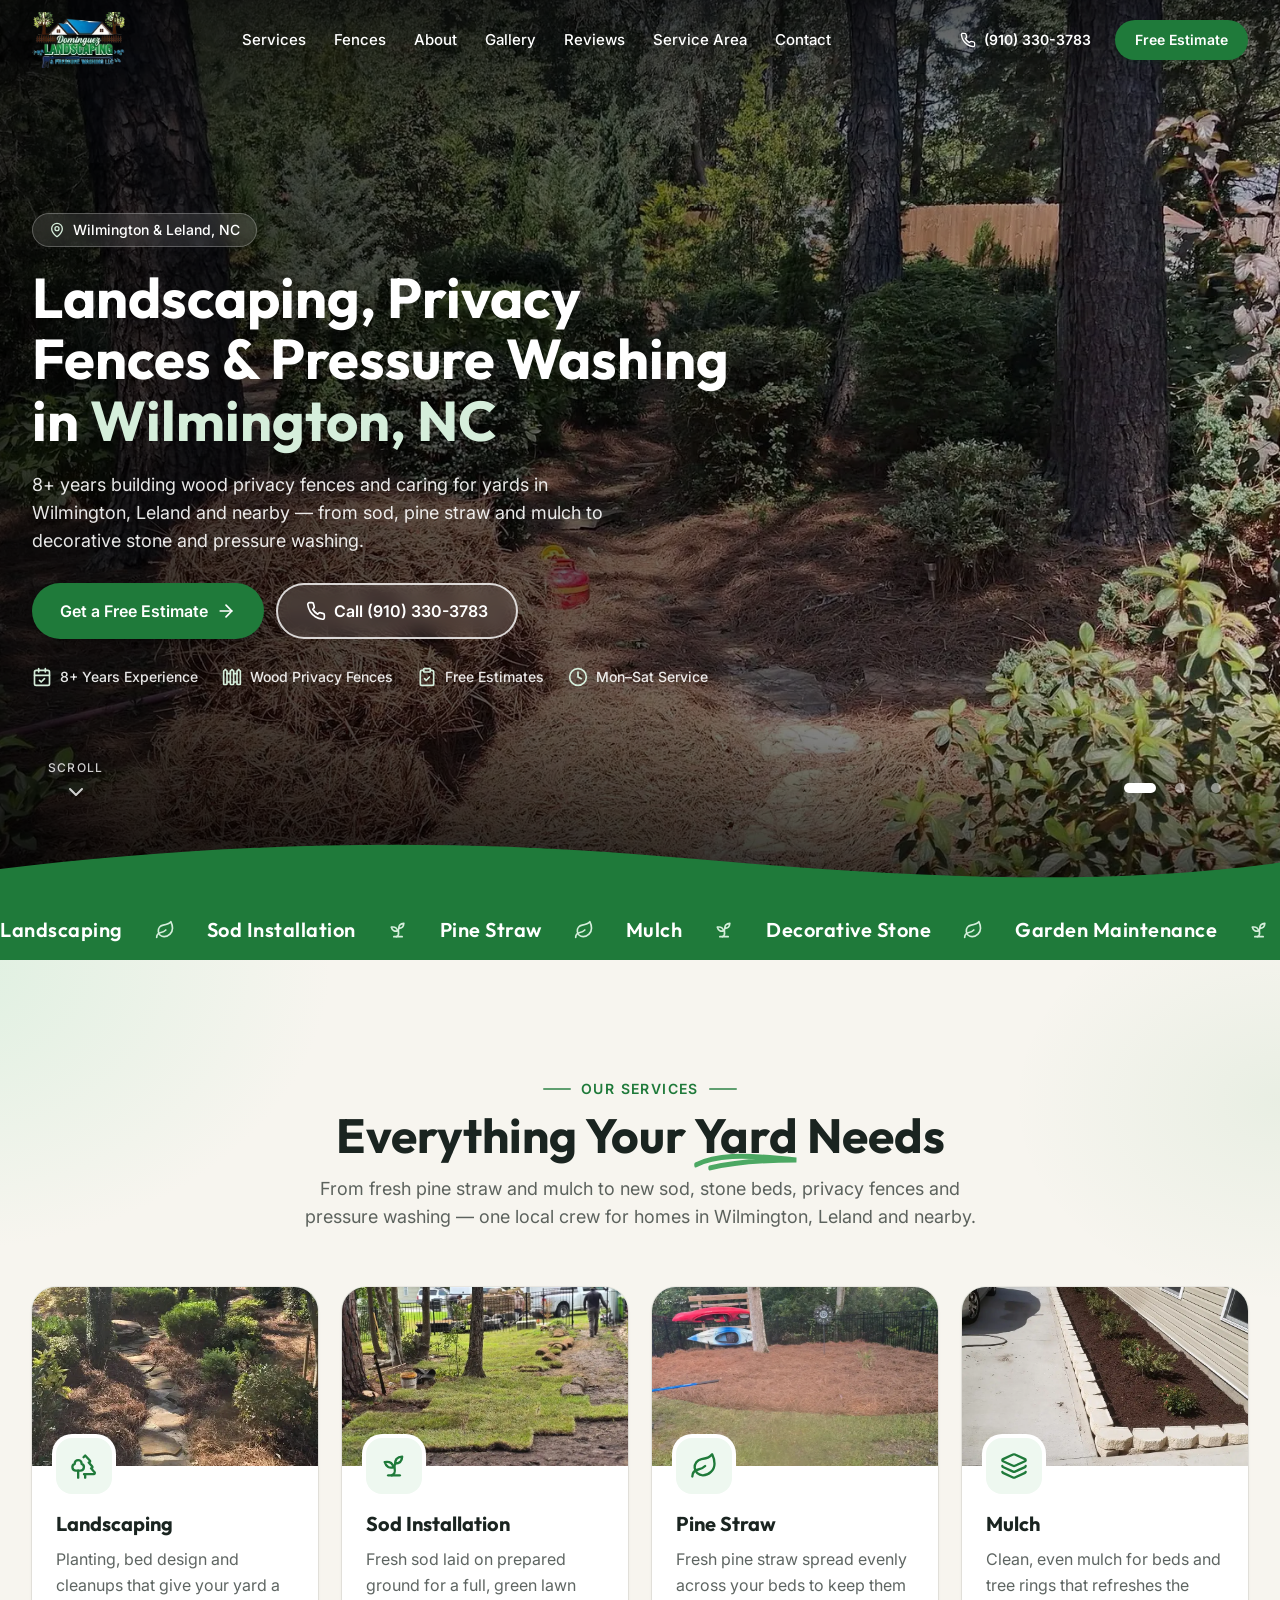
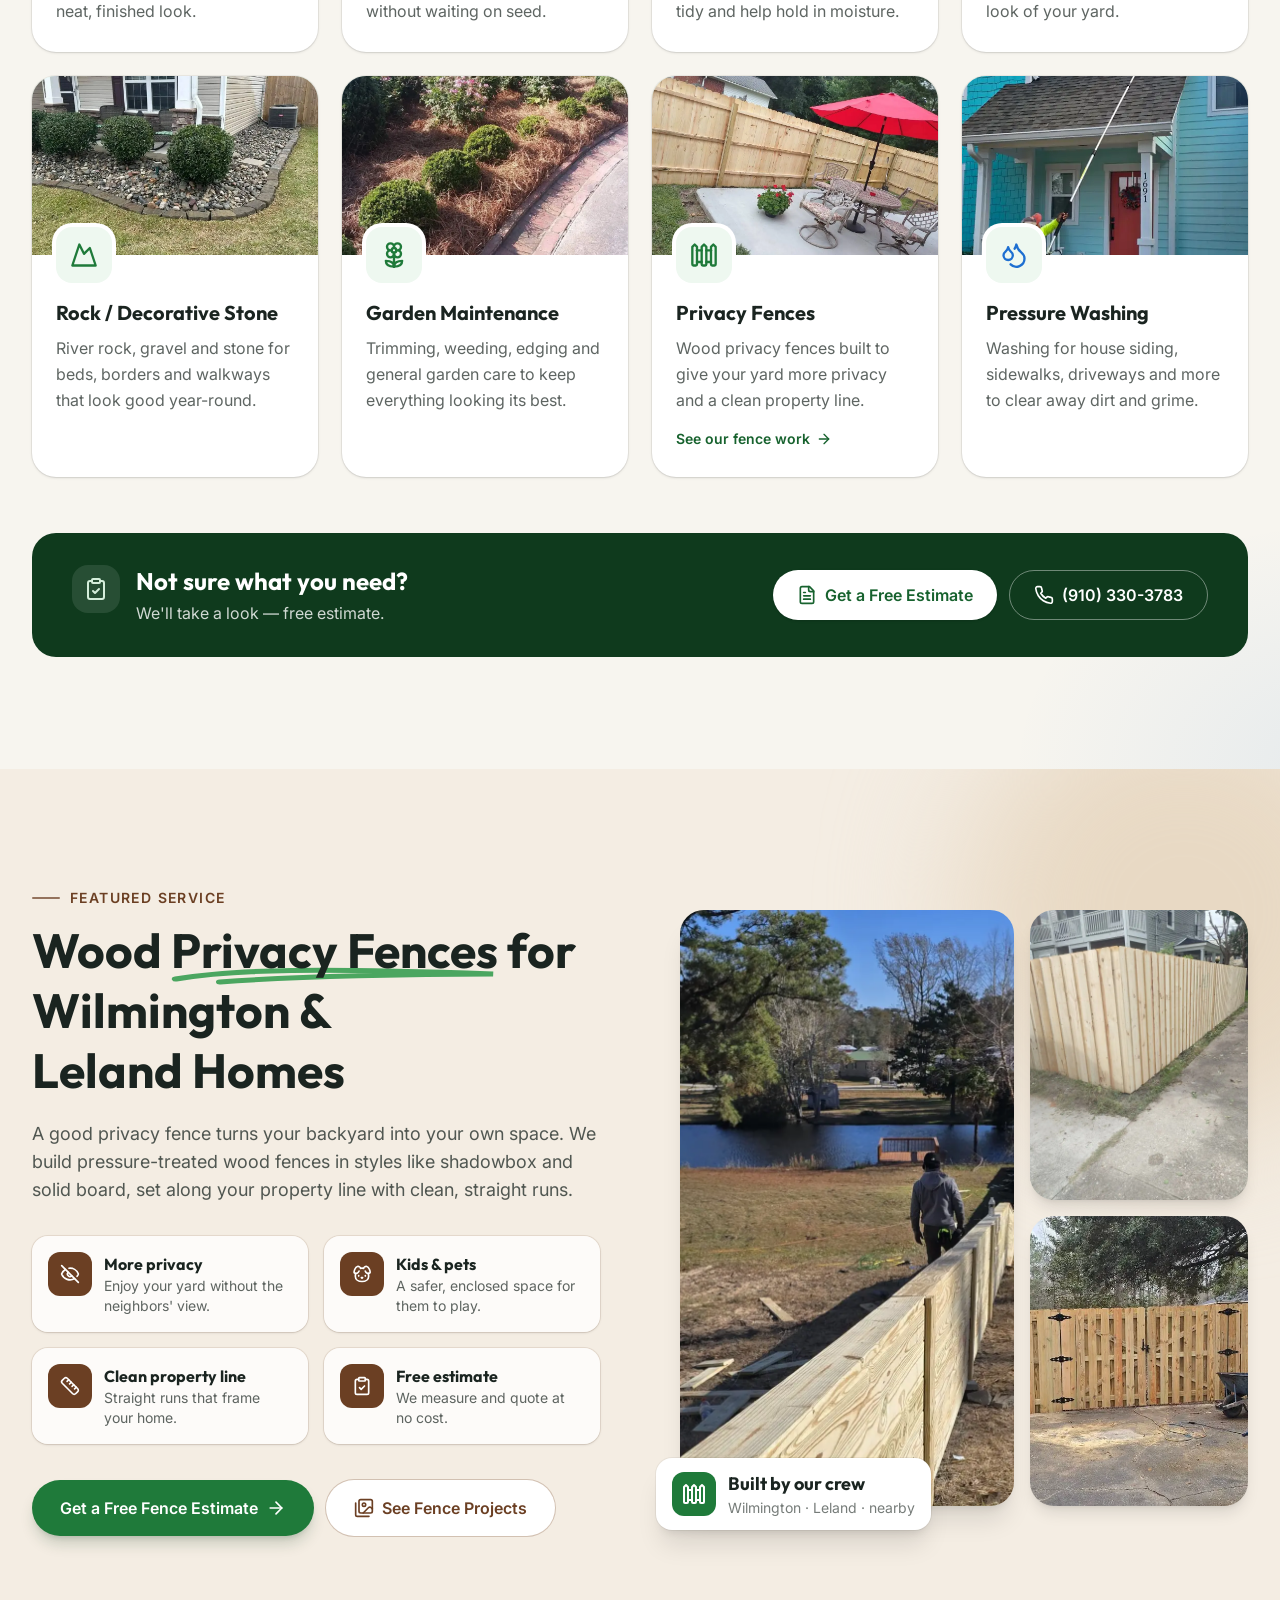
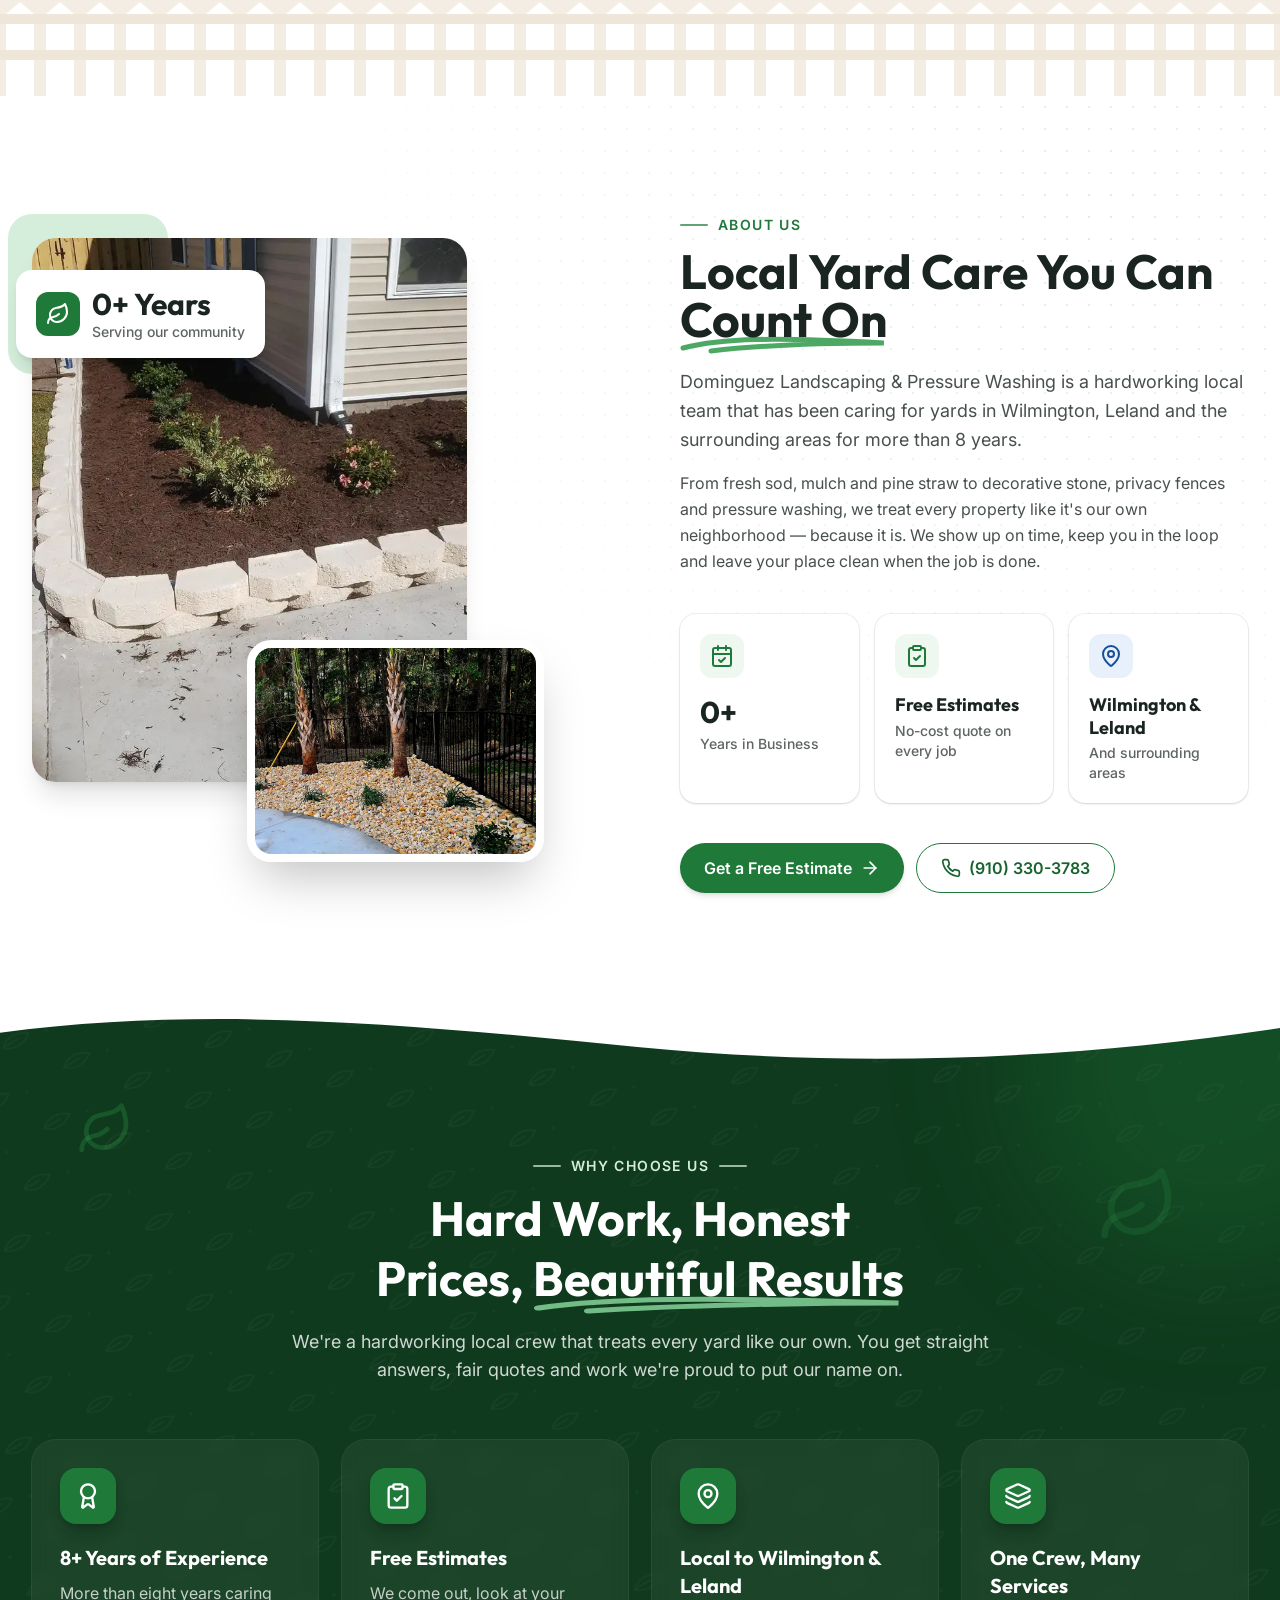
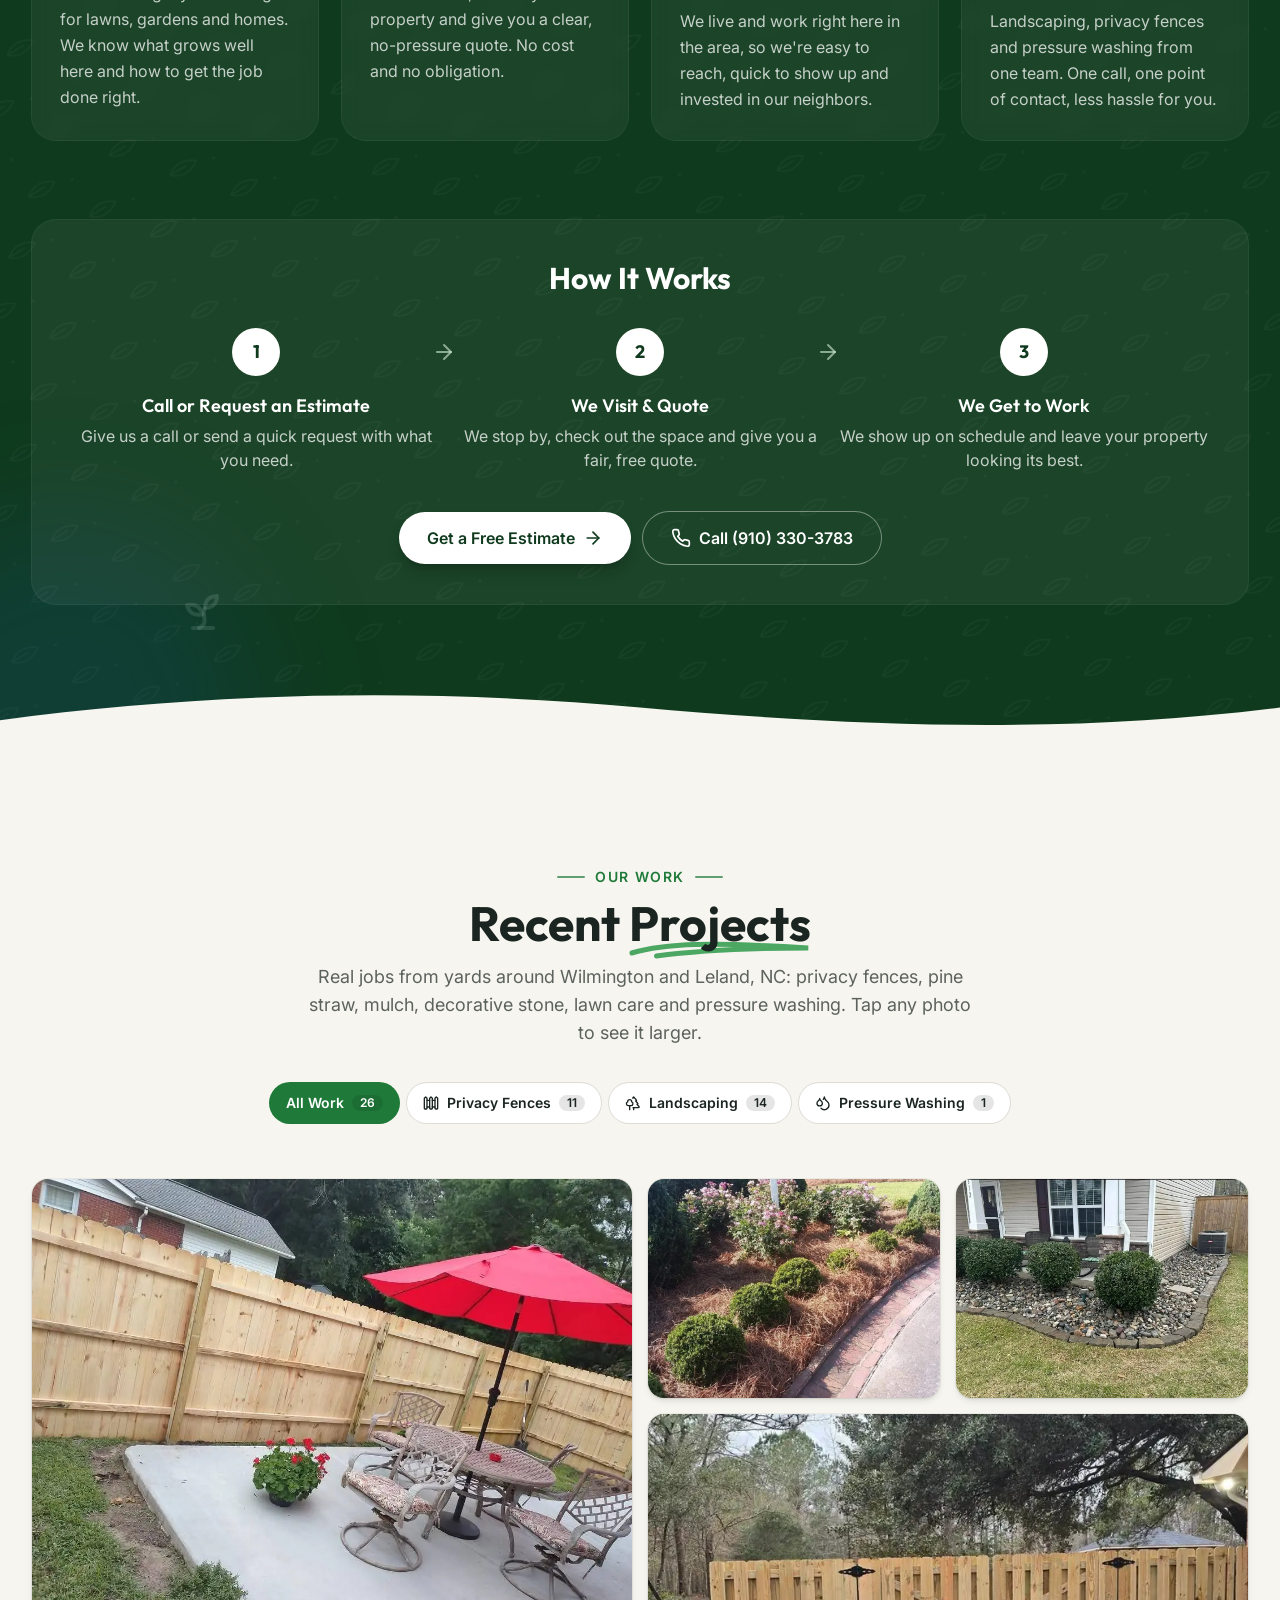
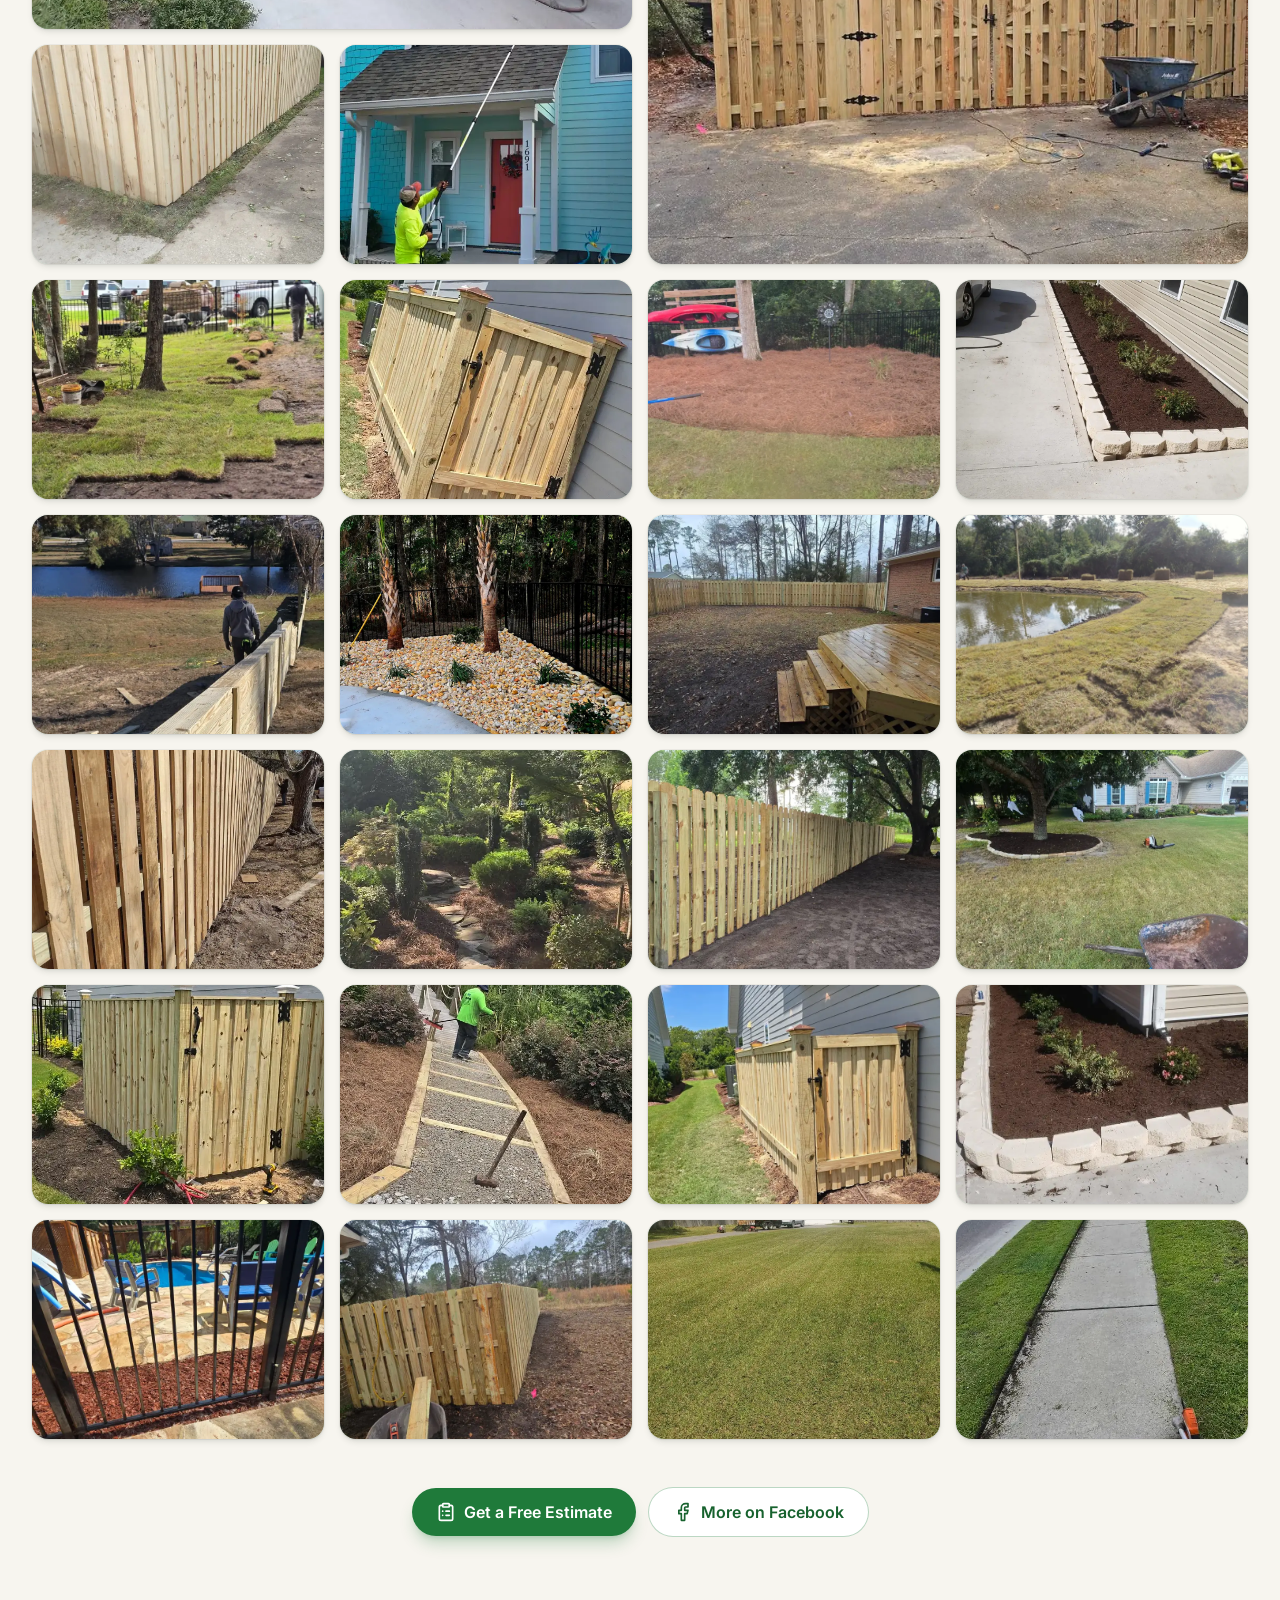
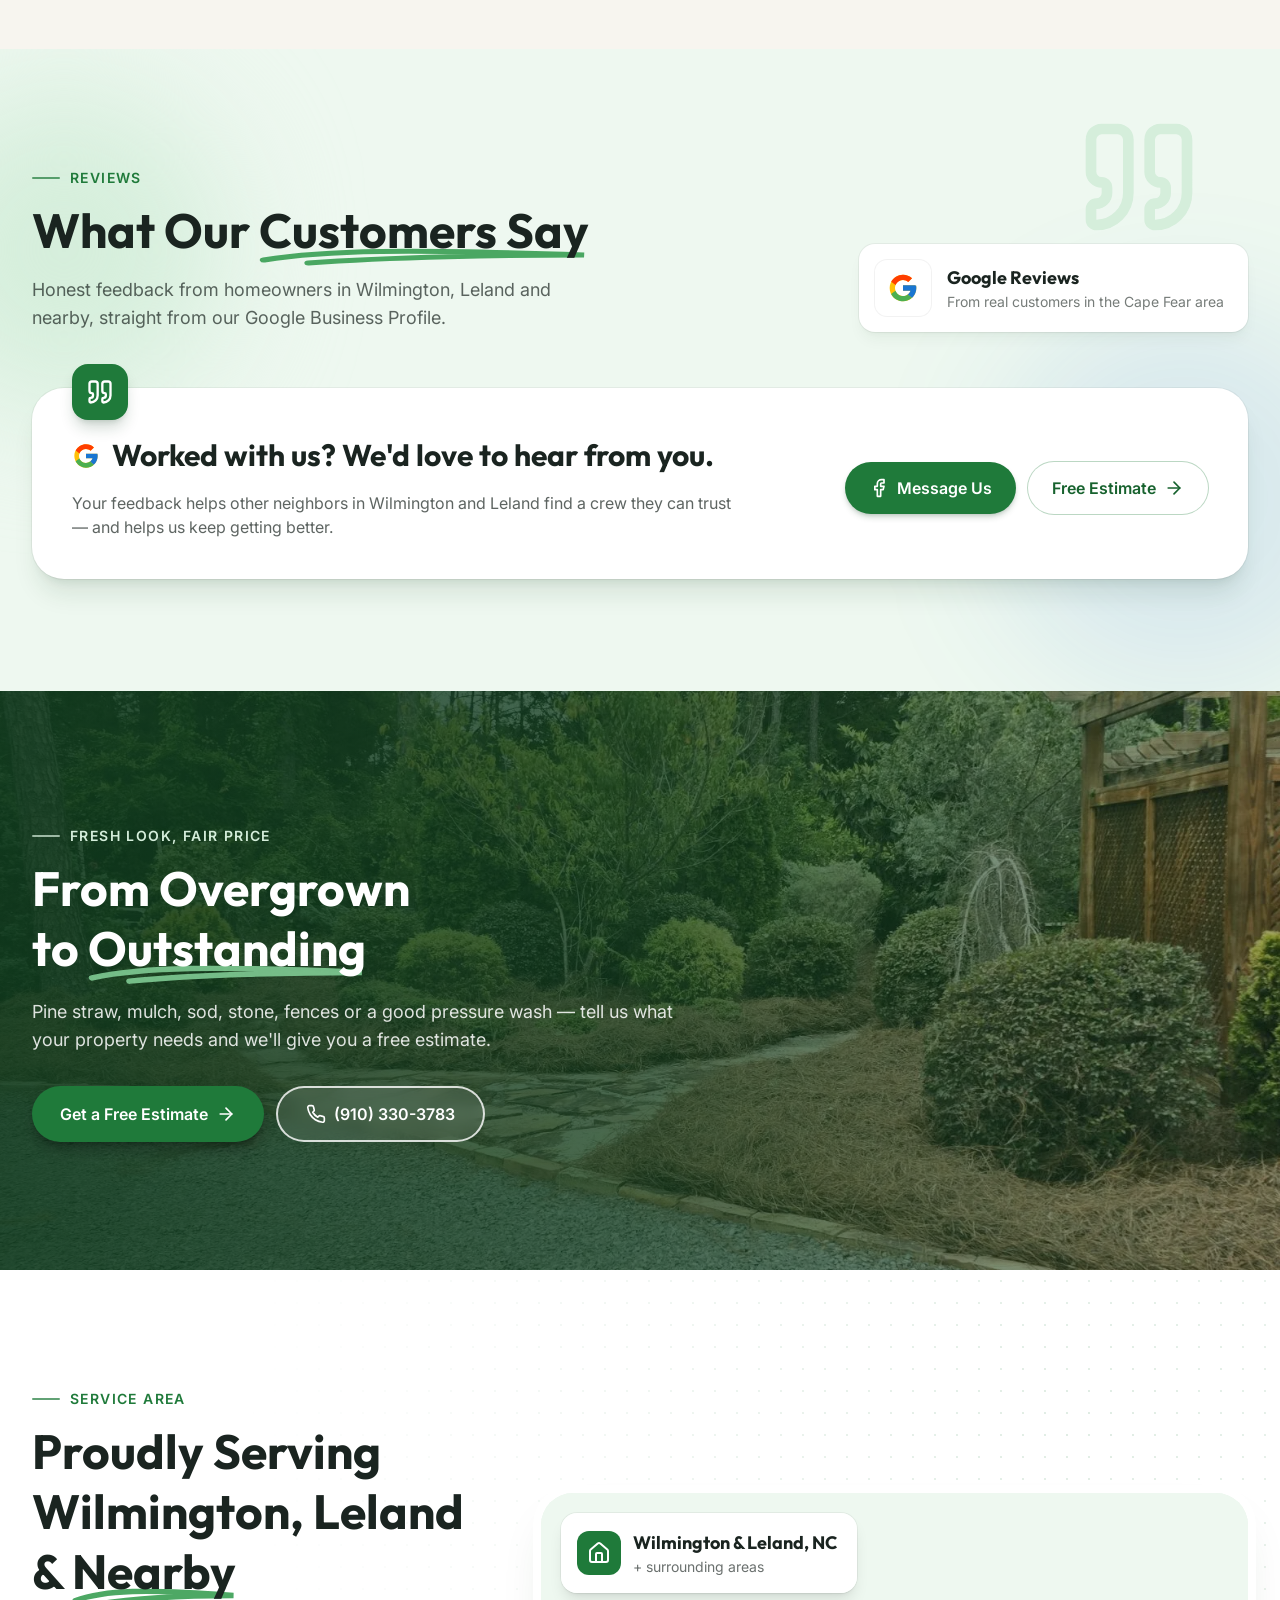
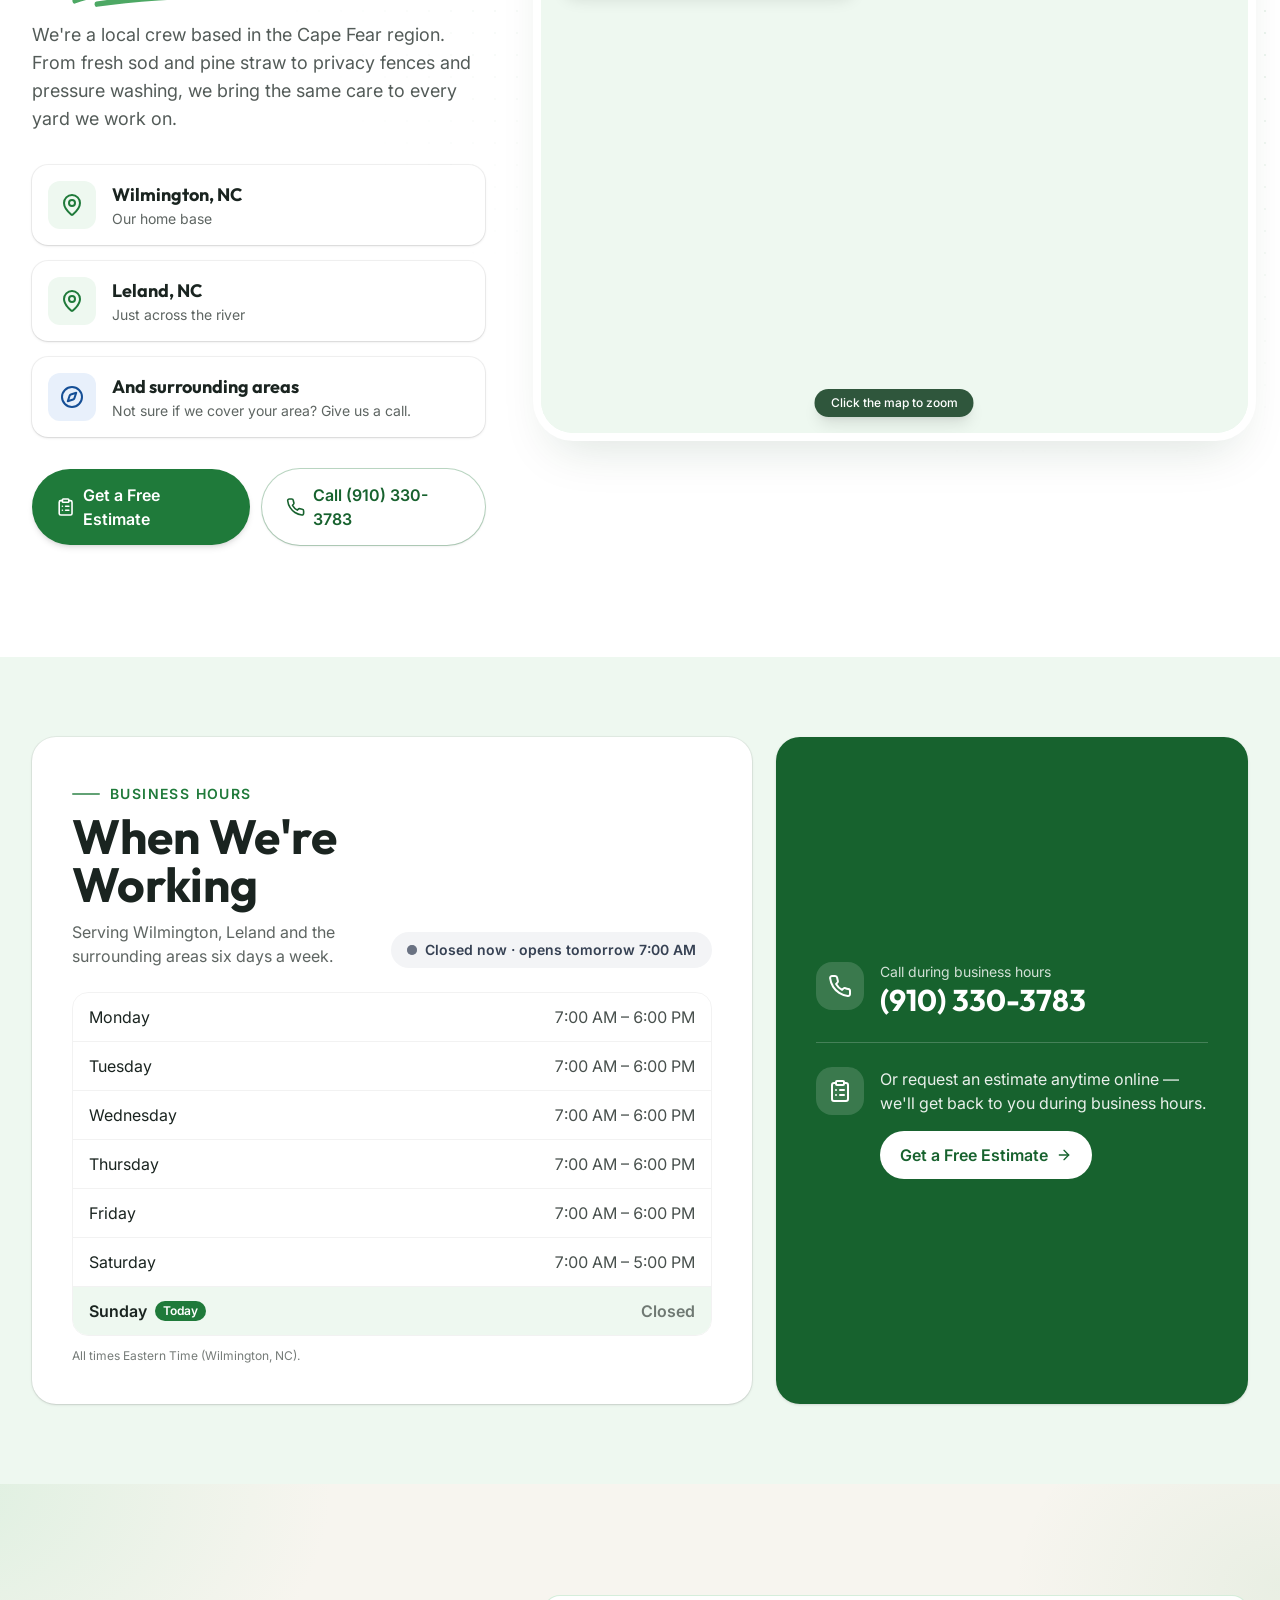
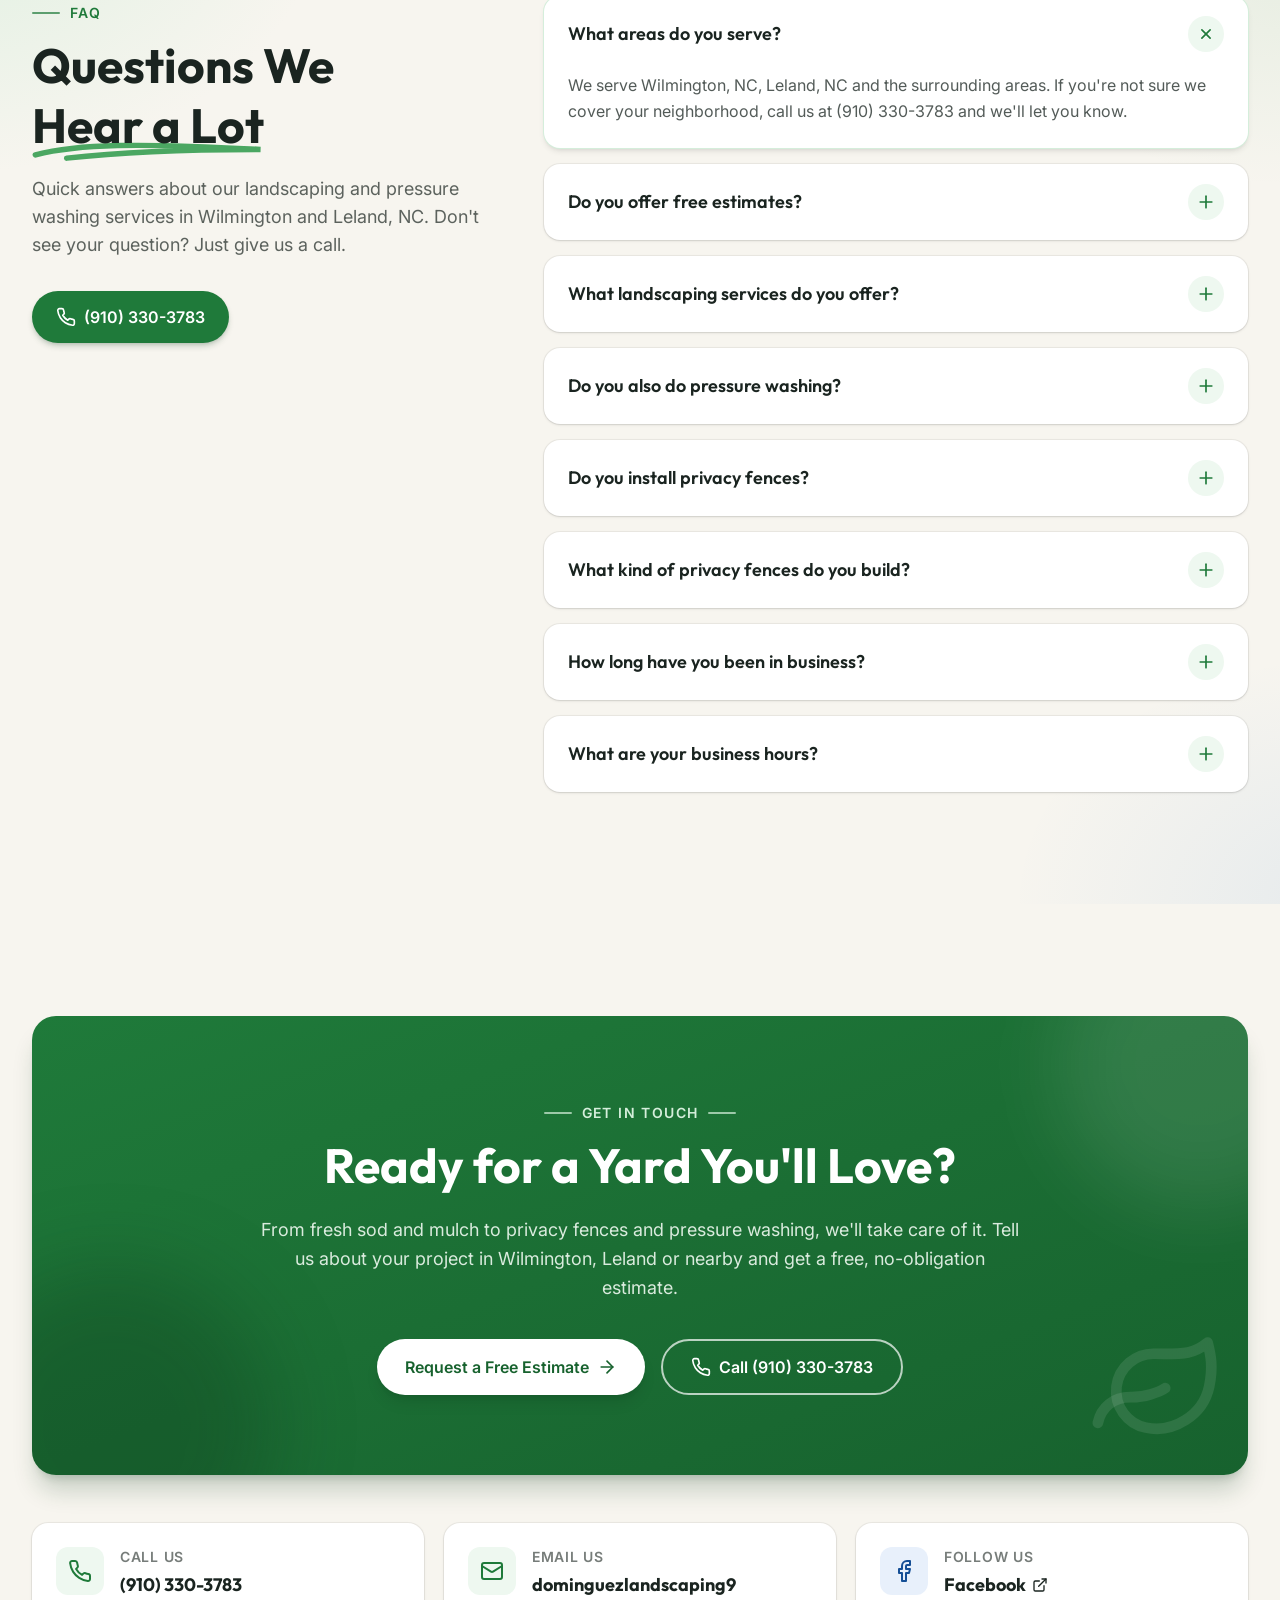
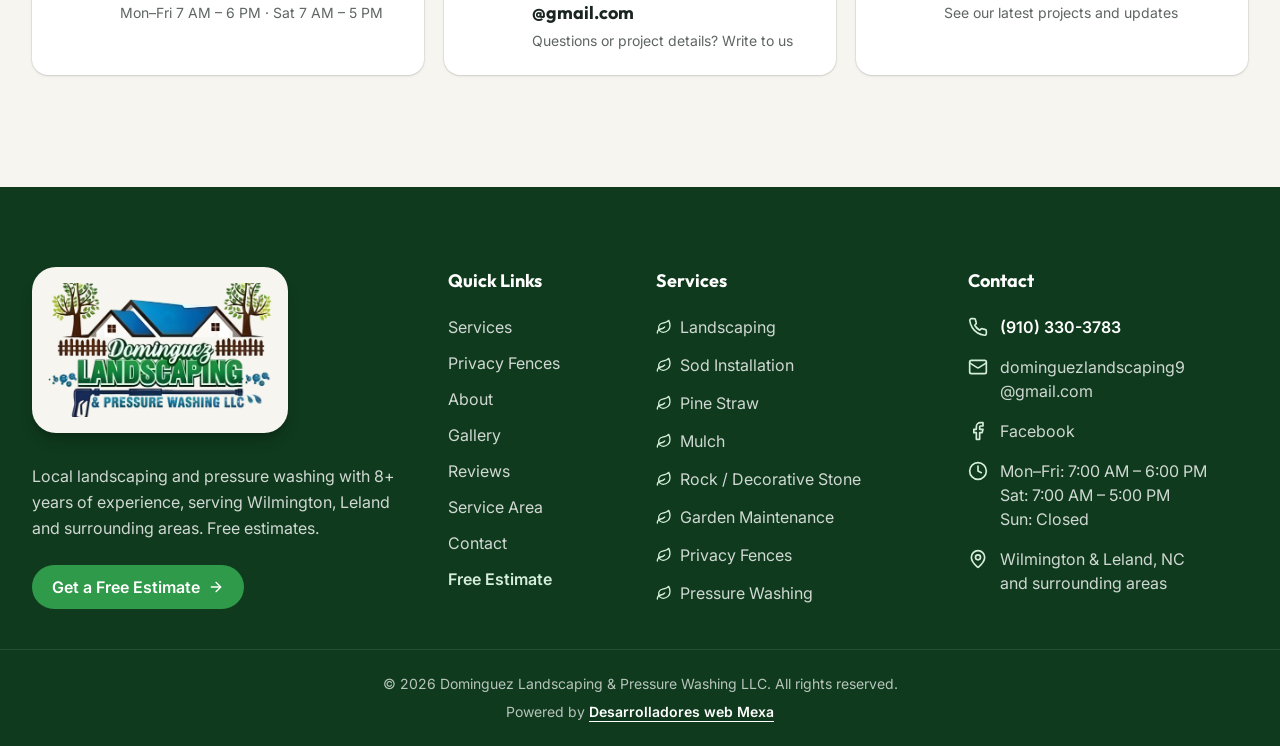
==== commit 4efef60c: "Feature privacy fences, add new project photos and tighten mobile layout - New "Wood Privacy Fences"" ====
--- a/index.html
+++ b/index.html
@@ -6,10 +6,10 @@
 
         <!-- ===================== SEO ===================== -->
         <!-- IMPORTANTE: reemplazar https://YOUR-DOMAIN.com por el dominio real en TODO el sitio (ver HOSTINGER.md) -->
-        <title>Landscaping &amp; Pressure Washing in Wilmington, NC | Dominguez Landscaping</title>
+        <title>Landscaping, Privacy Fences &amp; Pressure Washing in Wilmington, NC | Dominguez</title>
         <meta
             name="description"
-            content="Landscaping, sod, pine straw, mulch, decorative stone, privacy fences and pressure washing in Wilmington & Leland, NC. 8+ years of experience. Free estimates: (910) 330-3783."
+            content="Wood privacy fence installation, landscaping, sod, pine straw, mulch, decorative stone and pressure washing in Wilmington & Leland, NC. 8+ years. Free estimates: (910) 330-3783."
         />
         <link rel="canonical" href="https://YOUR-DOMAIN.com/" />
         <meta name="robots" content="index, follow, max-image-preview:large" />
@@ -25,7 +25,7 @@
         <!-- Open Graph (Facebook, WhatsApp, iMessage) -->
         <meta property="og:type" content="website" />
         <meta property="og:site_name" content="Dominguez Landscaping &amp; Pressure Washing LLC" />
-        <meta property="og:title" content="Landscaping &amp; Pressure Washing in Wilmington, NC" />
+        <meta property="og:title" content="Privacy Fences, Landscaping &amp; Pressure Washing in Wilmington, NC" />
         <meta
             property="og:description"
             content="Sod, pine straw, mulch, decorative stone, privacy fences and pressure washing in Wilmington & Leland, NC. Free estimates."
@@ -39,7 +39,7 @@
 
         <!-- Twitter / X -->
         <meta name="twitter:card" content="summary_large_image" />
-        <meta name="twitter:title" content="Landscaping &amp; Pressure Washing in Wilmington, NC" />
+        <meta name="twitter:title" content="Privacy Fences, Landscaping &amp; Pressure Washing in Wilmington, NC" />
         <meta
             name="twitter:description"
             content="Sod, pine straw, mulch, stone, privacy fences and pressure washing in Wilmington & Leland, NC. Free estimates."
@@ -58,11 +58,14 @@
                 "@context": "https://schema.org",
                 "@graph": [
                     {
-                        "@type": ["LocalBusiness", "HomeAndConstructionBusiness"],
+                        "@type": [
+                            "LocalBusiness",
+                            "HomeAndConstructionBusiness"
+                        ],
                         "@id": "https://YOUR-DOMAIN.com/#business",
                         "name": "Dominguez Landscaping & Pressure Washing LLC",
                         "alternateName": "Dominguez Landscaping",
-                        "description": "Local landscaping and pressure washing company serving Wilmington, Leland and surrounding areas in North Carolina for more than 8 years. Sod installation, pine straw, mulch, decorative stone, garden maintenance, privacy fences and pressure washing. Free estimates.",
+                        "description": "Local landscaping, privacy fence and pressure washing company serving Wilmington, Leland and surrounding areas in North Carolina for more than 8 years. Wood privacy fence installation, sod installation, pine straw, mulch, decorative stone, garden maintenance and pressure washing. Free estimates.",
                         "url": "https://YOUR-DOMAIN.com/",
                         "telephone": "+1-910-330-3783",
                         "email": "dominguezlandscaping9@gmail.com",
@@ -79,20 +82,40 @@
                             "addressRegion": "NC",
                             "addressCountry": "US"
                         },
-                        "geo": { "@type": "GeoCoordinates", "latitude": 34.2257, "longitude": -77.9447 },
+                        "geo": {
+                            "@type": "GeoCoordinates",
+                            "latitude": 34.2257,
+                            "longitude": -77.9447
+                        },
                         "areaServed": [
-                            { "@type": "City", "name": "Wilmington, NC" },
-                            { "@type": "City", "name": "Leland, NC" },
+                            {
+                                "@type": "City",
+                                "name": "Wilmington, NC"
+                            },
+                            {
+                                "@type": "City",
+                                "name": "Leland, NC"
+                            },
                             {
                                 "@type": "GeoCircle",
-                                "geoMidpoint": { "@type": "GeoCoordinates", "latitude": 34.241, "longitude": -77.995 },
+                                "geoMidpoint": {
+                                    "@type": "GeoCoordinates",
+                                    "latitude": 34.241,
+                                    "longitude": -77.995
+                                },
                                 "geoRadius": "20000"
                             }
                         ],
                         "openingHoursSpecification": [
                             {
                                 "@type": "OpeningHoursSpecification",
-                                "dayOfWeek": ["Monday", "Tuesday", "Wednesday", "Thursday", "Friday"],
+                                "dayOfWeek": [
+                                    "Monday",
+                                    "Tuesday",
+                                    "Wednesday",
+                                    "Thursday",
+                                    "Friday"
+                                ],
                                 "opens": "07:00",
                                 "closes": "18:00"
                             },
@@ -103,20 +126,86 @@
                                 "closes": "17:00"
                             }
                         ],
-                        "sameAs": ["https://www.facebook.com/profile.php?id=100069856369126"],
-                        "knowsLanguage": ["en", "es"],
+                        "sameAs": [
+                            "https://www.facebook.com/profile.php?id=100069856369126"
+                        ],
+                        "knowsLanguage": [
+                            "en",
+                            "es"
+                        ],
                         "hasOfferCatalog": {
                             "@type": "OfferCatalog",
                             "name": "Landscaping and Pressure Washing Services",
                             "itemListElement": [
-                                { "@type": "Offer", "itemOffered": { "@type": "Service", "name": "Landscaping", "description": "Planting, bed design and yard cleanups." } },
-                                { "@type": "Offer", "itemOffered": { "@type": "Service", "name": "Sod Installation", "description": "Fresh sod laid on prepared ground for a full, green lawn." } },
-                                { "@type": "Offer", "itemOffered": { "@type": "Service", "name": "Pine Straw Installation", "description": "Fresh pine straw spread evenly across landscape beds." } },
-                                { "@type": "Offer", "itemOffered": { "@type": "Service", "name": "Mulch Installation", "description": "Mulch for beds and tree rings." } },
-                                { "@type": "Offer", "itemOffered": { "@type": "Service", "name": "Rock and Decorative Stone", "description": "River rock, gravel and stone for beds, borders and walkways." } },
-                                { "@type": "Offer", "itemOffered": { "@type": "Service", "name": "Garden Maintenance", "description": "Trimming, weeding, edging and general garden care." } },
-                                { "@type": "Offer", "itemOffered": { "@type": "Service", "name": "Privacy Fences", "description": "Wood privacy fence installation." } },
-                                { "@type": "Offer", "itemOffered": { "@type": "Service", "name": "Pressure Washing", "description": "Pressure washing for house siding, driveways and sidewalks." } }
+                                {
+                                    "@type": "Offer",
+                                    "itemOffered": {
+                                        "@type": "Service",
+                                        "name": "Landscaping",
+                                        "description": "Planting, bed design and yard cleanups."
+                                    }
+                                },
+                                {
+                                    "@type": "Offer",
+                                    "itemOffered": {
+                                        "@type": "Service",
+                                        "name": "Sod Installation",
+                                        "description": "Fresh sod laid on prepared ground for a full, green lawn."
+                                    }
+                                },
+                                {
+                                    "@type": "Offer",
+                                    "itemOffered": {
+                                        "@type": "Service",
+                                        "name": "Pine Straw Installation",
+                                        "description": "Fresh pine straw spread evenly across landscape beds."
+                                    }
+                                },
+                                {
+                                    "@type": "Offer",
+                                    "itemOffered": {
+                                        "@type": "Service",
+                                        "name": "Mulch Installation",
+                                        "description": "Mulch for beds and tree rings."
+                                    }
+                                },
+                                {
+                                    "@type": "Offer",
+                                    "itemOffered": {
+                                        "@type": "Service",
+                                        "name": "Rock and Decorative Stone",
+                                        "description": "River rock, gravel and stone for beds, borders and walkways."
+                                    }
+                                },
+                                {
+                                    "@type": "Offer",
+                                    "itemOffered": {
+                                        "@type": "Service",
+                                        "name": "Garden Maintenance",
+                                        "description": "Trimming, weeding, edging and general garden care."
+                                    }
+                                },
+                                {
+                                    "@type": "Offer",
+                                    "itemOffered": {
+                                        "@type": "Service",
+                                        "name": "Wood Privacy Fence Installation",
+                                        "serviceType": "Fence installation",
+                                        "description": "Pressure-treated wood privacy fences in shadowbox and solid board styles for homes in Wilmington and Leland, NC.",
+                                        "areaServed": [
+                                            "Wilmington, NC",
+                                            "Leland, NC"
+                                        ]
+                                    }
+                                },
+                                {
+                                    "@type": "Offer",
+                                    "itemOffered": {
+                                        "@type": "Service",
+                                        "name": "Pressure Washing",
+                                        "description": "Pressure washing for house siding, driveways and sidewalks."
+                                    }
+                                }
                             ]
                         }
                     },
@@ -126,15 +215,21 @@
                         "url": "https://YOUR-DOMAIN.com/",
                         "name": "Dominguez Landscaping & Pressure Washing LLC",
                         "inLanguage": "en-US",
-                        "publisher": { "@id": "https://YOUR-DOMAIN.com/#business" }
+                        "publisher": {
+                            "@id": "https://YOUR-DOMAIN.com/#business"
+                        }
                     },
                     {
                         "@type": "WebPage",
                         "@id": "https://YOUR-DOMAIN.com/#webpage",
                         "url": "https://YOUR-DOMAIN.com/",
-                        "name": "Landscaping & Pressure Washing in Wilmington, NC | Dominguez Landscaping",
-                        "isPartOf": { "@id": "https://YOUR-DOMAIN.com/#website" },
-                        "about": { "@id": "https://YOUR-DOMAIN.com/#business" },
+                        "name": "Landscaping, Privacy Fences & Pressure Washing in Wilmington, NC | Dominguez",
+                        "isPartOf": {
+                            "@id": "https://YOUR-DOMAIN.com/#website"
+                        },
+                        "about": {
+                            "@id": "https://YOUR-DOMAIN.com/#business"
+                        },
                         "primaryImageOfPage": "https://YOUR-DOMAIN.com/assets/og-image.jpg",
                         "inLanguage": "en-US"
                     },
@@ -184,6 +279,14 @@
                             },
                             {
                                 "@type": "Question",
+                                "name": "What kind of privacy fences do you build?",
+                                "acceptedAnswer": {
+                                    "@type": "Answer",
+                                    "text": "We build pressure-treated wood privacy fences in styles like shadowbox and solid board, sized to your property. We'll look at your fence line and give you a free estimate."
+                                }
+                            },
+                            {
+                                "@type": "Question",
                                 "name": "How long have you been in business?",
                                 "acceptedAnswer": {
                                     "@type": "Answer",
@@ -347,27 +450,31 @@
             <!-- Desktop links -->
             <ul class="hidden items-center gap-1 font-sans text-[15px] font-medium lg:flex">
               <li><a href="index.html#services" data-nav-link
-                  class="relative rounded-lg px-3 py-2 transition-colors hover:text-brand-100 group-data-[solid]:hover:text-brand-600 focus-visible:outline-2 focus-visible:outline-brand-500
+                  class="relative whitespace-nowrap rounded-lg px-2.5 py-2 transition-colors xl:px-3 hover:text-brand-100 group-data-[solid]:hover:text-brand-600 focus-visible:outline-2 focus-visible:outline-brand-500
                          after:absolute after:inset-x-3 after:bottom-1 after:h-0.5 after:origin-left after:scale-x-0 after:rounded-full after:bg-current after:transition-transform after:duration-300
                          data-[active]:after:scale-x-100 group-data-[solid]:data-[active]:text-brand-600">Services</a></li>
+              <li><a href="index.html#privacy-fences" data-nav-link
+                  class="relative whitespace-nowrap rounded-lg px-2.5 py-2 transition-colors xl:px-3 hover:text-brand-100 group-data-[solid]:hover:text-brand-600 focus-visible:outline-2 focus-visible:outline-brand-500
+                         after:absolute after:inset-x-3 after:bottom-1 after:h-0.5 after:origin-left after:scale-x-0 after:rounded-full after:bg-current after:transition-transform after:duration-300
+                         data-[active]:after:scale-x-100 group-data-[solid]:data-[active]:text-brand-600">Fences</a></li>
               <li><a href="index.html#about" data-nav-link
-                  class="relative rounded-lg px-3 py-2 transition-colors hover:text-brand-100 group-data-[solid]:hover:text-brand-600 focus-visible:outline-2 focus-visible:outline-brand-500
+                  class="relative whitespace-nowrap rounded-lg px-2.5 py-2 transition-colors xl:px-3 hover:text-brand-100 group-data-[solid]:hover:text-brand-600 focus-visible:outline-2 focus-visible:outline-brand-500
                          after:absolute after:inset-x-3 after:bottom-1 after:h-0.5 after:origin-left after:scale-x-0 after:rounded-full after:bg-current after:transition-transform after:duration-300
                          data-[active]:after:scale-x-100 group-data-[solid]:data-[active]:text-brand-600">About</a></li>
               <li><a href="index.html#gallery" data-nav-link
-                  class="relative rounded-lg px-3 py-2 transition-colors hover:text-brand-100 group-data-[solid]:hover:text-brand-600 focus-visible:outline-2 focus-visible:outline-brand-500
+                  class="relative whitespace-nowrap rounded-lg px-2.5 py-2 transition-colors xl:px-3 hover:text-brand-100 group-data-[solid]:hover:text-brand-600 focus-visible:outline-2 focus-visible:outline-brand-500
                          after:absolute after:inset-x-3 after:bottom-1 after:h-0.5 after:origin-left after:scale-x-0 after:rounded-full after:bg-current after:transition-transform after:duration-300
                          data-[active]:after:scale-x-100 group-data-[solid]:data-[active]:text-brand-600">Gallery</a></li>
               <li><a href="index.html#reviews" data-nav-link
-                  class="relative rounded-lg px-3 py-2 transition-colors hover:text-brand-100 group-data-[solid]:hover:text-brand-600 focus-visible:outline-2 focus-visible:outline-brand-500
+                  class="relative whitespace-nowrap rounded-lg px-2.5 py-2 transition-colors xl:px-3 hover:text-brand-100 group-data-[solid]:hover:text-brand-600 focus-visible:outline-2 focus-visible:outline-brand-500
                          after:absolute after:inset-x-3 after:bottom-1 after:h-0.5 after:origin-left after:scale-x-0 after:rounded-full after:bg-current after:transition-transform after:duration-300
                          data-[active]:after:scale-x-100 group-data-[solid]:data-[active]:text-brand-600">Reviews</a></li>
               <li><a href="index.html#service-area" data-nav-link
-                  class="relative rounded-lg px-3 py-2 transition-colors hover:text-brand-100 group-data-[solid]:hover:text-brand-600 focus-visible:outline-2 focus-visible:outline-brand-500
+                  class="relative whitespace-nowrap rounded-lg px-2.5 py-2 transition-colors xl:px-3 hover:text-brand-100 group-data-[solid]:hover:text-brand-600 focus-visible:outline-2 focus-visible:outline-brand-500
                          after:absolute after:inset-x-3 after:bottom-1 after:h-0.5 after:origin-left after:scale-x-0 after:rounded-full after:bg-current after:transition-transform after:duration-300
                          data-[active]:after:scale-x-100 group-data-[solid]:data-[active]:text-brand-600">Service Area</a></li>
               <li><a href="index.html#contact" data-nav-link
-                  class="relative rounded-lg px-3 py-2 transition-colors hover:text-brand-100 group-data-[solid]:hover:text-brand-600 focus-visible:outline-2 focus-visible:outline-brand-500
+                  class="relative whitespace-nowrap rounded-lg px-2.5 py-2 transition-colors xl:px-3 hover:text-brand-100 group-data-[solid]:hover:text-brand-600 focus-visible:outline-2 focus-visible:outline-brand-500
                          after:absolute after:inset-x-3 after:bottom-1 after:h-0.5 after:origin-left after:scale-x-0 after:rounded-full after:bg-current after:transition-transform after:duration-300
                          data-[active]:after:scale-x-100 group-data-[solid]:data-[active]:text-brand-600">Contact</a></li>
             </ul>
@@ -375,7 +482,7 @@
             <!-- Right side -->
             <div class="flex items-center gap-2 sm:gap-3">
               <a href="tel:+19103303783"
-                class="hidden items-center gap-2 rounded-full px-3 py-2 text-sm font-semibold transition-colors hover:text-brand-100 group-data-[solid]:hover:text-brand-600 focus-visible:outline-2 focus-visible:outline-brand-500 md:inline-flex">
+                class="hidden items-center gap-2 rounded-full px-3 py-2 text-sm font-semibold transition-colors hover:text-brand-100 group-data-[solid]:hover:text-brand-600 focus-visible:outline-2 focus-visible:outline-brand-500 md:inline-flex lg:hidden xl:inline-flex">
                 <i data-lucide="phone" class="size-4" aria-hidden="true"></i>
                 <span>(910) 330-3783</span>
               </a>
@@ -400,6 +507,7 @@
             <div class="mx-auto flex min-h-full max-w-7xl flex-col px-4 pb-10 pt-4 sm:px-6">
               <ul class="flex flex-col divide-y divide-brand-100 font-display text-xl font-semibold">
                 <li><a href="index.html#services" data-nav-link class="flex items-center justify-between py-4 transition-colors hover:text-brand-600 data-[active]:text-brand-600 focus-visible:outline-2 focus-visible:outline-brand-500">Services <i data-lucide="chevron-right" class="size-5 text-brand-500" aria-hidden="true"></i></a></li>
+                <li><a href="index.html#privacy-fences" data-nav-link class="flex items-center justify-between py-4 transition-colors hover:text-brand-600 data-[active]:text-brand-600 focus-visible:outline-2 focus-visible:outline-brand-500">Privacy Fences <i data-lucide="chevron-right" class="size-5 text-brand-500" aria-hidden="true"></i></a></li>
                 <li><a href="index.html#about" data-nav-link class="flex items-center justify-between py-4 transition-colors hover:text-brand-600 data-[active]:text-brand-600 focus-visible:outline-2 focus-visible:outline-brand-500">About <i data-lucide="chevron-right" class="size-5 text-brand-500" aria-hidden="true"></i></a></li>
                 <li><a href="index.html#gallery" data-nav-link class="flex items-center justify-between py-4 transition-colors hover:text-brand-600 data-[active]:text-brand-600 focus-visible:outline-2 focus-visible:outline-brand-500">Gallery <i data-lucide="chevron-right" class="size-5 text-brand-500" aria-hidden="true"></i></a></li>
                 <li><a href="index.html#reviews" data-nav-link class="flex items-center justify-between py-4 transition-colors hover:text-brand-600 data-[active]:text-brand-600 focus-visible:outline-2 focus-visible:outline-brand-500">Reviews <i data-lucide="chevron-right" class="size-5 text-brand-500" aria-hidden="true"></i></a></li>
@@ -463,23 +571,23 @@
           </div>
 
           <!-- Content -->
-          <div class="relative mx-auto w-full max-w-7xl px-4 pt-28 pb-32 sm:px-6 md:pt-32 lg:px-8">
-            <div class="max-w-2xl text-center md:text-left">
+          <div class="relative mx-auto w-full max-w-7xl px-4 pt-24 pb-24 sm:px-6 md:pt-28 md:pb-28 lg:px-8">
+            <div class="max-w-3xl text-center md:text-left">
               <p class="inline-flex items-center gap-2 rounded-full border border-white/25 bg-white/10 px-4 py-1.5 text-sm font-medium text-white backdrop-blur-sm" data-animate="fade-down">
                 <i data-lucide="map-pin" class="size-4 text-brand-100" aria-hidden="true"></i>
                 Wilmington &amp; Leland, NC
               </p>
 
-              <h1 class="mt-6 font-display text-4xl leading-tight font-bold text-balance sm:text-5xl lg:text-6xl xl:text-7xl" data-hero="title">
-                Landscaping &amp; Pressure Washing in <span class="text-brand-100">Wilmington, NC</span>
+              <h1 class="mt-5 font-display text-[2rem] leading-[1.1] font-bold text-balance sm:text-5xl lg:text-[3.5rem]" data-hero="title">
+                Landscaping, Privacy Fences &amp; Pressure Washing in <span class="text-brand-100">Wilmington, NC</span>
               </h1>
 
-              <p class="mx-auto mt-6 max-w-xl text-lg text-white/90 sm:text-xl md:mx-0" data-hero="text">
-                With 8+ years of experience, we keep yards in Wilmington, Leland and nearby areas looking their best:
-                landscaping, sod installation, pine straw, mulch, decorative stone, garden maintenance, privacy fences and pressure washing.
+              <p class="mx-auto mt-5 max-w-xl text-base text-white/90 sm:text-lg md:mx-0" data-hero="text">
+                8+ years building wood privacy fences and caring for yards in Wilmington, Leland and nearby &mdash;
+                from sod, pine straw and mulch to decorative stone and pressure washing.
               </p>
 
-              <div class="mt-9 flex flex-col items-stretch gap-3 sm:flex-row sm:items-center sm:justify-center md:justify-start" data-hero="buttons">
+              <div class="mt-7 flex flex-col items-stretch gap-3 sm:flex-row sm:items-center sm:justify-center md:justify-start" data-hero="buttons">
                 <a href="contact.html"
                    class="inline-flex items-center justify-center gap-2 rounded-full bg-brand-600 px-7 py-4 text-base font-semibold text-white shadow-lg shadow-black/30 transition hover:bg-brand-700 focus-visible:outline-2 focus-visible:outline-offset-2 focus-visible:outline-white">
                   Get a Free Estimate
@@ -492,16 +600,20 @@
                 </a>
               </div>
 
-              <ul class="mt-10 flex flex-wrap justify-center gap-x-6 gap-y-3 text-sm font-medium text-white/90 md:justify-start" data-hero="buttons">
+              <ul class="mt-7 flex flex-wrap justify-center gap-x-6 gap-y-2 text-sm font-medium text-white/90 md:justify-start" data-hero="buttons">
                 <li class="flex items-center gap-2">
                   <i data-lucide="calendar-check" class="size-5 text-brand-100" aria-hidden="true"></i>
                   8+ Years Experience
                 </li>
                 <li class="flex items-center gap-2">
+                  <i data-lucide="fence" class="size-5 text-brand-100" aria-hidden="true"></i>
+                  Wood Privacy Fences
+                </li>
+                <li class="flex items-center gap-2">
                   <i data-lucide="clipboard-check" class="size-5 text-brand-100" aria-hidden="true"></i>
                   Free Estimates
                 </li>
-                <li class="flex items-center gap-2">
+                <li class="hidden items-center gap-2 sm:flex">
                   <i data-lucide="clock" class="size-5 text-brand-100" aria-hidden="true"></i>
                   Mon–Sat Service
                 </li>
@@ -544,7 +656,7 @@
               <span>Mulch</span><i data-lucide="sprout" class="size-5 text-brand-100"></i>
               <span>Decorative Stone</span><i data-lucide="leaf" class="size-5 text-brand-100"></i>
               <span>Garden Maintenance</span><i data-lucide="sprout" class="size-5 text-brand-100"></i>
-              <span>Privacy Fences</span><i data-lucide="leaf" class="size-5 text-brand-100"></i>
+              <span>Wood Privacy Fences</span><i data-lucide="fence" class="size-5 text-brand-100"></i>
               <span>Pressure Washing</span><i data-lucide="droplets" class="size-5 text-brand-100"></i>
             </div>
             <div class="flex shrink-0 items-center gap-8 pr-8">
@@ -554,7 +666,7 @@
               <span>Mulch</span><i data-lucide="sprout" class="size-5 text-brand-100"></i>
               <span>Decorative Stone</span><i data-lucide="leaf" class="size-5 text-brand-100"></i>
               <span>Garden Maintenance</span><i data-lucide="sprout" class="size-5 text-brand-100"></i>
-              <span>Privacy Fences</span><i data-lucide="leaf" class="size-5 text-brand-100"></i>
+              <span>Wood Privacy Fences</span><i data-lucide="fence" class="size-5 text-brand-100"></i>
               <span>Pressure Washing</span><i data-lucide="droplets" class="size-5 text-brand-100"></i>
             </div>
           </div>
@@ -575,7 +687,7 @@
             </div>
 
             <!-- Cards -->
-            <ul class="mt-14 grid gap-6 sm:grid-cols-2 lg:grid-cols-4" data-animate-stagger role="list">
+            <ul class="m-scroller mt-10 grid gap-6 sm:mt-14 sm:grid-cols-2 lg:grid-cols-4" data-animate-stagger role="list">
 
               <!-- Landscaping -->
               <li class="group flex flex-col overflow-hidden rounded-3xl bg-white shadow-sm ring-1 ring-black/5 transition duration-300 hover:-translate-y-1.5 hover:shadow-xl">
@@ -593,10 +705,12 @@
                 </div>
               </li>
 
-              <!-- Sod Installation (no matching photo: brand panel) -->
+              <!-- Sod Installation -->
               <li class="group flex flex-col overflow-hidden rounded-3xl bg-white shadow-sm ring-1 ring-black/5 transition duration-300 hover:-translate-y-1.5 hover:shadow-xl">
-                <div class="relative flex aspect-[16/10] items-center justify-center overflow-hidden bg-gradient-to-br from-brand-500 to-brand-700" aria-hidden="true">
-                  <i data-lucide="sprout" class="size-20 text-white/25 transition duration-500 group-hover:scale-110"></i>
+                <div class="aspect-[16/10] overflow-hidden bg-brand-100">
+                  <img src="assets/Fotos/30.webp" width="1200" height="554" loading="lazy" decoding="async"
+                       alt="New sod being laid in a shaded backyard"
+                       class="h-full w-full object-cover object-[40%_60%] transition duration-500 group-hover:scale-105">
                 </div>
                 <div class="relative flex flex-1 flex-col px-6 pb-7">
                   <span class="icon-pop -mt-7 inline-flex size-14 items-center justify-center rounded-2xl bg-brand-50 text-brand-600 ring-4 ring-white">
@@ -626,9 +740,9 @@
               <!-- Mulch -->
               <li class="group flex flex-col overflow-hidden rounded-3xl bg-white shadow-sm ring-1 ring-black/5 transition duration-300 hover:-translate-y-1.5 hover:shadow-xl">
                 <div class="aspect-[16/10] overflow-hidden bg-brand-100">
-                  <img src="assets/Fotos/2.webp" width="1200" height="554" loading="lazy" decoding="async"
-                       alt="Front-yard tree ring filled with dark mulch and edged with stone border blocks"
-                       class="h-full w-full object-cover object-[35%_50%] transition duration-500 group-hover:scale-105">
+                  <img src="assets/Fotos/27.webp" width="900" height="1200" loading="lazy" decoding="async"
+                       alt="Long mulch bed with new shrubs and stone block edging beside a driveway"
+                       class="h-full w-full object-cover object-[50%_45%] transition duration-500 group-hover:scale-105">
                 </div>
                 <div class="relative flex flex-1 flex-col px-6 pb-7">
                   <span class="icon-pop -mt-7 inline-flex size-14 items-center justify-center rounded-2xl bg-brand-50 text-brand-600 ring-4 ring-white">
@@ -642,9 +756,9 @@
               <!-- Rock / Decorative Stone -->
               <li class="group flex flex-col overflow-hidden rounded-3xl bg-white shadow-sm ring-1 ring-black/5 transition duration-300 hover:-translate-y-1.5 hover:shadow-xl">
                 <div class="aspect-[16/10] overflow-hidden bg-brand-100">
-                  <img src="assets/Fotos/4.webp" width="1200" height="700" loading="lazy" decoding="async"
-                       alt="Decorative river rock bed with palms and ornamental grasses beside a patio"
-                       class="h-full w-full object-cover transition duration-500 group-hover:scale-105">
+                  <img src="assets/Fotos/29.webp" width="1080" height="809" loading="lazy" decoding="async"
+                       alt="River rock bed with round shrubs and paver edging in front of a home"
+                       class="h-full w-full object-cover object-[50%_60%] transition duration-500 group-hover:scale-105">
                 </div>
                 <div class="relative flex flex-1 flex-col px-6 pb-7">
                   <span class="icon-pop -mt-7 inline-flex size-14 items-center justify-center rounded-2xl bg-brand-50 text-brand-600 ring-4 ring-white">
@@ -674,9 +788,9 @@
               <!-- Privacy Fences -->
               <li class="group flex flex-col overflow-hidden rounded-3xl bg-white shadow-sm ring-1 ring-black/5 transition duration-300 hover:-translate-y-1.5 hover:shadow-xl">
                 <div class="aspect-[16/10] overflow-hidden bg-brand-100">
-                  <img src="assets/Fotos/8.webp" width="1200" height="554" loading="lazy" decoding="async"
-                       alt="Newly built wooden privacy fence running along a backyard property line"
-                       class="h-full w-full object-cover object-[40%_50%] transition duration-500 group-hover:scale-105">
+                  <img src="assets/Fotos/19.webp" width="1080" height="810" loading="lazy" decoding="async"
+                       alt="Backyard wood privacy fence around a concrete patio with table and umbrella"
+                       class="h-full w-full object-cover object-[50%_40%] transition duration-500 group-hover:scale-105">
                 </div>
                 <div class="relative flex flex-1 flex-col px-6 pb-7">
                   <span class="icon-pop -mt-7 inline-flex size-14 items-center justify-center rounded-2xl bg-brand-50 text-brand-600 ring-4 ring-white">
@@ -684,6 +798,10 @@
                   </span>
                   <h3 class="mt-4 font-display text-xl font-bold text-ink">Privacy Fences</h3>
                   <p class="mt-2 text-ink/70 leading-relaxed">Wood privacy fences built to give your yard more privacy and a clean property line.</p>
+                  <a href="#privacy-fences" class="mt-auto inline-flex items-center gap-1.5 pt-4 text-sm font-semibold text-brand-700 hover:text-brand-600 focus-visible:outline-2 focus-visible:outline-offset-2 focus-visible:outline-brand-500">
+                    See our fence work
+                    <i data-lucide="arrow-right" class="size-4" aria-hidden="true"></i>
+                  </a>
                 </div>
               </li>
 
@@ -703,6 +821,7 @@
                 </div>
               </li>
             </ul>
+            <p class="mt-1 flex items-center justify-center gap-2 text-sm text-ink/50 sm:hidden" aria-hidden="true"><i data-lucide="chevrons-left-right" class="size-4"></i>Swipe to see all services</p>
 
             <!-- CTA strip -->
             <div class="mt-14 flex flex-col items-start gap-6 rounded-3xl bg-brand-900 px-6 py-8 text-white sm:px-10 md:flex-row md:items-center md:justify-between" data-animate="fade-up">
@@ -732,6 +851,93 @@
           </div>
         </section>
 
+        <!-- ===================== PRIVACY FENCES (servicio destacado) ===================== -->
+        <!--
+            Para agregar más fotos de cercas cuando lleguen:
+            1. Optimízalas a .webp (máx. 1200 px) y ponlas en assets/Fotos/.
+            2. Cámbialas aquí en el collage (data-fence-photo) si son mejores que las actuales.
+            3. Agrégalas también a la galería (#gallery) con data-caption="Privacy Fence":
+               el filtro "Privacy Fences" de la galería las va a mostrar solas.
+        -->
+        <section id="privacy-fences" class="relative isolate overflow-hidden bg-[#f4ede3] pt-20 pb-32 md:pt-28 md:pb-40" aria-labelledby="fences-title">
+          <div class="pointer-events-none absolute -right-32 -top-20 -z-10 size-[28rem] rounded-full bg-[#e8d9c4] blur-3xl" aria-hidden="true"></div>
+
+          <div class="mx-auto grid max-w-7xl items-center gap-14 px-4 sm:px-6 lg:grid-cols-2 lg:gap-20 lg:px-8">
+            <!-- Texto -->
+            <div class="order-2 lg:order-1" data-animate="fade-right">
+              <p class="eyebrow text-sm font-semibold uppercase tracking-widest text-wood-600">Featured Service</p>
+              <h2 id="fences-title" class="mt-3 font-display text-3xl font-bold leading-tight text-ink text-balance md:text-5xl">
+                Wood <span class="swoosh">Privacy Fences</span> for Wilmington &amp; Leland Homes
+              </h2>
+              <p class="mt-5 text-lg text-ink/75">
+                A good privacy fence turns your backyard into your own space. We build pressure-treated wood fences in
+                styles like shadowbox and solid board, set along your property line with clean, straight runs.
+              </p>
+
+              <ul class="mt-8 grid grid-cols-2 gap-3 sm:gap-4" data-animate-stagger>
+                <li class="flex flex-col gap-2 rounded-2xl bg-white/80 p-3 shadow-sm ring-1 ring-wood-600/10 sm:flex-row sm:gap-3 sm:p-4">
+                  <span class="grid size-9 shrink-0 place-items-center rounded-xl bg-wood-600 text-white sm:size-11"><i data-lucide="eye-off" class="size-5" aria-hidden="true"></i></span>
+                  <div><p class="font-display font-bold text-ink">More privacy</p><p class="hidden text-sm text-ink/70 sm:block">Enjoy your yard without the neighbors' view.</p></div>
+                </li>
+                <li class="flex flex-col gap-2 rounded-2xl bg-white/80 p-3 shadow-sm ring-1 ring-wood-600/10 sm:flex-row sm:gap-3 sm:p-4">
+                  <span class="grid size-9 shrink-0 place-items-center rounded-xl bg-wood-600 text-white sm:size-11"><i data-lucide="dog" class="size-5" aria-hidden="true"></i></span>
+                  <div><p class="font-display font-bold text-ink">Kids &amp; pets</p><p class="hidden text-sm text-ink/70 sm:block">A safer, enclosed space for them to play.</p></div>
+                </li>
+                <li class="flex flex-col gap-2 rounded-2xl bg-white/80 p-3 shadow-sm ring-1 ring-wood-600/10 sm:flex-row sm:gap-3 sm:p-4">
+                  <span class="grid size-9 shrink-0 place-items-center rounded-xl bg-wood-600 text-white sm:size-11"><i data-lucide="ruler" class="size-5" aria-hidden="true"></i></span>
+                  <div><p class="font-display font-bold text-ink">Clean property line</p><p class="hidden text-sm text-ink/70 sm:block">Straight runs that frame your home.</p></div>
+                </li>
+                <li class="flex flex-col gap-2 rounded-2xl bg-white/80 p-3 shadow-sm ring-1 ring-wood-600/10 sm:flex-row sm:gap-3 sm:p-4">
+                  <span class="grid size-9 shrink-0 place-items-center rounded-xl bg-wood-600 text-white sm:size-11"><i data-lucide="clipboard-check" class="size-5" aria-hidden="true"></i></span>
+                  <div><p class="font-display font-bold text-ink">Free estimate</p><p class="hidden text-sm text-ink/70 sm:block">We measure and quote at no cost.</p></div>
+                </li>
+              </ul>
+
+              <div class="mt-9 flex flex-col gap-3 sm:flex-row">
+                <a href="contact.html?service=Privacy%20Fences#quote-form"
+                   class="inline-flex items-center justify-center gap-2 whitespace-nowrap rounded-full bg-brand-600 px-7 py-4 font-semibold text-white shadow-lg shadow-brand-900/20 transition hover:bg-brand-700 focus-visible:outline-2 focus-visible:outline-offset-2 focus-visible:outline-brand-500">
+                  Get a Free Fence Estimate
+                  <i data-lucide="arrow-right" class="size-5" aria-hidden="true"></i>
+                </a>
+                <a href="#gallery" data-gallery-show="fences"
+                   class="inline-flex items-center justify-center gap-2 whitespace-nowrap rounded-full bg-white px-7 py-4 font-semibold text-wood-600 ring-1 ring-wood-600/25 transition hover:bg-[#faf6f0] focus-visible:outline-2 focus-visible:outline-offset-2 focus-visible:outline-wood-600">
+                  <i data-lucide="images" class="size-5" aria-hidden="true"></i>
+                  See Fence Projects
+                </a>
+              </div>
+            </div>
+
+            <!-- Collage de fotos -->
+            <div class="order-1 lg:order-2" data-animate="fade-left">
+              <div class="relative mx-auto grid max-w-xl grid-cols-5 grid-rows-2 gap-3 sm:gap-4">
+                <img src="assets/Fotos/9.webp" data-fence-photo width="838" height="1200" loading="lazy" decoding="async"
+                     alt="Dominguez crew member walking along a new solid board privacy fence by a pond"
+                     class="col-span-3 row-span-2 h-full min-h-[22rem] w-full rounded-3xl object-cover shadow-xl sm:min-h-[30rem]">
+                <img src="assets/Fotos/18.webp" data-fence-photo width="900" height="1200" loading="lazy" decoding="async"
+                     alt="Tall solid board wood privacy fence along a sidewalk next to a two-story home"
+                     class="col-span-2 h-full w-full rounded-3xl object-cover object-[60%_50%] shadow-lg">
+                <img src="assets/Fotos/24.webp" data-fence-photo width="1200" height="554" loading="lazy" decoding="async"
+                     alt="Wood privacy fence with a double driveway gate next to a brick house"
+                     class="col-span-2 h-full w-full rounded-3xl object-cover object-[55%_50%] shadow-lg">
+                <div class="absolute -bottom-6 left-4 flex items-center gap-3 rounded-2xl bg-white px-4 py-3 shadow-xl ring-1 ring-black/5 sm:-left-6">
+                  <span class="grid size-11 place-items-center rounded-xl bg-brand-600 text-white" aria-hidden="true"><i data-lucide="fence" class="size-6"></i></span>
+                  <div class="leading-tight">
+                    <p class="font-display text-lg font-bold text-ink">Built by our crew</p>
+                    <p class="text-xs text-ink/60 sm:text-sm">Wilmington · Leland · nearby</p>
+                  </div>
+                </div>
+              </div>
+            </div>
+          </div>
+
+          <!-- Cerca de madera decorativa (borde inferior) -->
+          <div class="pointer-events-none absolute inset-x-0 bottom-0 h-20 md:h-24" aria-hidden="true">
+            <div class="absolute inset-x-0 bottom-0 h-full bg-[url('data:image/svg+xml,%3Csvg%20xmlns=%22http://www.w3.org/2000/svg%22%20width=%2240%22%20height=%2296%22%20viewBox=%220%200%2040%2096%22%3E%3Cpath%20d=%22M6%2096V14l14-12%2014%2012v82z%22%20fill=%22%23ffffff%22/%3E%3C/svg%3E')] bg-[length:40px_100%] bg-repeat-x"></div>
+            <div class="absolute inset-x-0 bottom-7 h-2.5 bg-[#efe6da] md:bottom-9"></div>
+            <div class="absolute inset-x-0 bottom-[3.75rem] h-2.5 bg-[#efe6da] md:bottom-[4.5rem]"></div>
+          </div>
+        </section>
+
         <!-- ===================== ABOUT US ===================== -->
         <section id="about" class="bg-dots relative overflow-hidden bg-white py-20 md:py-28" aria-labelledby="about-title">
           <div class="mx-auto grid max-w-7xl items-center gap-14 px-4 sm:px-6 lg:grid-cols-2 lg:gap-20 lg:px-8">
@@ -740,9 +946,9 @@
             <div class="relative mx-auto w-full max-w-md pb-16 sm:max-w-lg lg:mx-0 lg:pb-20" data-animate="fade-right">
               <div class="absolute -left-6 -top-6 hidden size-40 rounded-3xl bg-brand-100 sm:block" aria-hidden="true"></div>
 
-              <img src="assets/Fotos/9.webp"
-                   alt="Dominguez Landscaping crew member walking along a newly built wooden fence by a pond"
-                   width="838" height="1200" loading="lazy" decoding="async"
+              <img src="assets/Fotos/26.webp"
+                   alt="New mulch bed with shrubs and stone block edging along the side of a house"
+                   width="675" height="1200" loading="lazy" decoding="async"
                    class="relative aspect-[4/5] w-[85%] rounded-3xl object-cover shadow-xl" data-parallax="-6">
 
               <img src="assets/Fotos/4.webp"
@@ -778,27 +984,27 @@
                 keep you in the loop and leave your place clean when the job is done.
               </p>
 
-              <ul class="mt-10 grid gap-4 sm:grid-cols-3" data-animate-stagger>
-                <li class="rounded-2xl bg-white p-5 shadow-sm ring-1 ring-black/5">
-                  <span class="grid size-11 place-items-center rounded-xl bg-brand-50 text-brand-600" aria-hidden="true">
-                    <i data-lucide="calendar-check" class="size-6"></i>
-                  </span>
-                  <p class="mt-4 font-display text-3xl font-bold text-ink"><span data-counter="8">0</span>+</p>
-                  <p class="mt-1 text-sm font-medium text-ink/70">Years in Business</p>
+              <ul class="mt-8 grid grid-cols-3 gap-2 sm:mt-10 sm:gap-4" data-animate-stagger>
+                <li class="rounded-2xl bg-white p-3 shadow-sm ring-1 ring-black/5 sm:p-5">
+                  <span class="grid size-9 place-items-center rounded-xl bg-brand-50 text-brand-600 sm:size-11" aria-hidden="true">
+                    <i data-lucide="calendar-check" class="size-5 sm:size-6"></i>
+                  </span>
+                  <p class="mt-3 font-display text-2xl font-bold text-ink sm:mt-4 sm:text-3xl"><span data-counter="8">0</span>+</p>
+                  <p class="mt-1 text-xs font-medium text-ink/70 sm:text-sm">Years in Business</p>
                 </li>
-                <li class="rounded-2xl bg-white p-5 shadow-sm ring-1 ring-black/5">
-                  <span class="grid size-11 place-items-center rounded-xl bg-brand-50 text-brand-600" aria-hidden="true">
-                    <i data-lucide="clipboard-check" class="size-6"></i>
-                  </span>
-                  <p class="mt-4 font-display text-lg font-bold text-ink">Free Estimates</p>
-                  <p class="mt-1 text-sm font-medium text-ink/70">No-cost quote on every job</p>
+                <li class="rounded-2xl bg-white p-3 shadow-sm ring-1 ring-black/5 sm:p-5">
+                  <span class="grid size-9 place-items-center rounded-xl bg-brand-50 text-brand-600 sm:size-11" aria-hidden="true">
+                    <i data-lucide="clipboard-check" class="size-5 sm:size-6"></i>
+                  </span>
+                  <p class="mt-3 font-display text-xs font-bold leading-tight text-ink min-[360px]:text-sm sm:mt-4 sm:text-lg">Free Estimates</p>
+                  <p class="mt-1 hidden text-sm font-medium text-ink/70 sm:block">No-cost quote on every job</p>
                 </li>
-                <li class="rounded-2xl bg-white p-5 shadow-sm ring-1 ring-black/5">
-                  <span class="grid size-11 place-items-center rounded-xl bg-roof-500/10 text-roof-700" aria-hidden="true">
-                    <i data-lucide="map-pin" class="size-6"></i>
-                  </span>
-                  <p class="mt-4 font-display text-lg font-bold text-ink">Wilmington &amp; Leland, NC</p>
-                  <p class="mt-1 text-sm font-medium text-ink/70">And surrounding areas</p>
+                <li class="rounded-2xl bg-white p-3 shadow-sm ring-1 ring-black/5 sm:p-5">
+                  <span class="grid size-9 place-items-center rounded-xl bg-roof-500/10 text-roof-700 sm:size-11" aria-hidden="true">
+                    <i data-lucide="map-pin" class="size-5 sm:size-6"></i>
+                  </span>
+                  <p class="mt-3 font-display text-xs font-bold leading-tight text-ink min-[360px]:text-sm sm:mt-4 sm:text-lg">Wilmington &amp; Leland</p>
+                  <p class="mt-1 hidden text-sm font-medium text-ink/70 sm:block">And surrounding areas</p>
                 </li>
               </ul>
 
@@ -860,7 +1066,7 @@
             </div>
 
             <!-- Reasons -->
-            <ul class="mt-14 grid gap-6 sm:grid-cols-2 lg:grid-cols-4" data-animate-stagger>
+            <ul class="m-scroller mt-10 grid gap-6 sm:mt-14 sm:grid-cols-2 lg:grid-cols-4" data-animate-stagger>
               <li class="group rounded-3xl bg-white/5 p-7 ring-1 ring-white/10 backdrop-blur-sm transition duration-300 hover:-translate-y-1 hover:bg-white/10 hover:ring-brand-500/60">
                 <span class="inline-flex size-14 items-center justify-center rounded-2xl bg-brand-600 text-white shadow-lg shadow-black/20 transition group-hover:scale-105">
                   <i data-lucide="award" class="size-7" aria-hidden="true"></i>
@@ -901,6 +1107,7 @@
                 </p>
               </li>
             </ul>
+            <p class="mt-1 flex items-center justify-center gap-2 text-sm text-white/60 sm:hidden" aria-hidden="true"><i data-lucide="chevrons-left-right" class="size-4"></i>Swipe to see more</p>
 
             <!-- How it works -->
             <div class="mt-16 md:mt-20 rounded-3xl bg-white/5 p-6 sm:p-8 md:p-10 ring-1 ring-white/10" data-animate="fade-up">
@@ -951,115 +1158,251 @@
             <div class="mx-auto mb-12 max-w-2xl text-center md:mb-16" data-animate="fade-up">
               <p class="eyebrow text-sm font-semibold uppercase tracking-widest text-brand-600">Our Work</p>
               <h2 id="gallery-title" class="mt-3 font-display text-3xl font-bold text-ink md:text-5xl">Recent <span class="swoosh">Projects</span></h2>
-              <p class="mt-4 text-lg text-ink/70">Real jobs from yards around Wilmington and Leland, NC: pine straw, mulch, decorative stone, fences, lawn care and pressure washing. Tap any photo to see it larger.</p>
-            </div>
-
-            <div class="columns-1 gap-4 sm:columns-2 sm:gap-6 lg:columns-3" data-gallery-grid>
-              <div class="mb-4 break-inside-avoid sm:mb-6" data-animate="fade-up">
-                <button type="button" class="group relative block w-full overflow-hidden rounded-2xl bg-brand-100 shadow-md shadow-ink/10 ring-1 ring-black/5 transition-shadow hover:shadow-xl focus-visible:outline-none focus-visible:ring-4 focus-visible:ring-brand-500 focus-visible:ring-offset-2 focus-visible:ring-offset-cream" data-gallery-item data-index="0" data-full="assets/Fotos/5.webp" data-caption="Pine Straw" aria-label="Open photo 1 of 12: Pine Straw" aria-haspopup="dialog">
-                  <img src="assets/Fotos/5.webp" alt="Flower bed covered in fresh pine straw with round boxwood shrubs and blooming pink roses along a brick-edged driveway" width="900" height="1200" loading="lazy" decoding="async" class="block h-auto w-full transition-transform duration-500 ease-out motion-safe:group-hover:scale-105 motion-safe:group-focus-visible:scale-105">
-                  <span class="pointer-events-none absolute inset-0 flex items-end justify-between gap-3 bg-linear-to-t from-ink/70 via-ink/10 to-transparent p-4 opacity-0 transition-opacity duration-300 group-hover:opacity-100 group-focus-visible:opacity-100" aria-hidden="true">
-                    <span class="rounded-full bg-white/90 px-3 py-1 text-xs font-semibold text-brand-900">Pine Straw</span>
-                    <span class="grid size-10 place-items-center rounded-full bg-white/90 text-brand-700 shadow"><i data-lucide="expand" class="size-5"></i></span>
-                  </span>
-                </button>
-              </div>
-              <div class="mb-4 break-inside-avoid sm:mb-6" data-animate="fade-up">
-                <button type="button" class="group relative block w-full overflow-hidden rounded-2xl bg-brand-100 shadow-md shadow-ink/10 ring-1 ring-black/5 transition-shadow hover:shadow-xl focus-visible:outline-none focus-visible:ring-4 focus-visible:ring-brand-500 focus-visible:ring-offset-2 focus-visible:ring-offset-cream" data-gallery-item data-index="1" data-full="assets/Fotos/1.webp" data-caption="Pine Straw" aria-label="Open photo 2 of 12: Pine Straw" aria-haspopup="dialog">
-                  <img src="assets/Fotos/1.webp" alt="Large backyard bed freshly covered in pine straw beside a black metal fence, with kayaks stored on a wooden rack" width="1200" height="554" loading="lazy" decoding="async" class="block h-auto w-full transition-transform duration-500 ease-out motion-safe:group-hover:scale-105 motion-safe:group-focus-visible:scale-105">
-                  <span class="pointer-events-none absolute inset-0 flex items-end justify-between gap-3 bg-linear-to-t from-ink/70 via-ink/10 to-transparent p-4 opacity-0 transition-opacity duration-300 group-hover:opacity-100 group-focus-visible:opacity-100" aria-hidden="true">
-                    <span class="rounded-full bg-white/90 px-3 py-1 text-xs font-semibold text-brand-900">Pine Straw</span>
-                    <span class="grid size-10 place-items-center rounded-full bg-white/90 text-brand-700 shadow"><i data-lucide="expand" class="size-5"></i></span>
-                  </span>
-                </button>
-              </div>
-              <div class="mb-4 break-inside-avoid sm:mb-6" data-animate="fade-up">
-                <button type="button" class="group relative block w-full overflow-hidden rounded-2xl bg-brand-100 shadow-md shadow-ink/10 ring-1 ring-black/5 transition-shadow hover:shadow-xl focus-visible:outline-none focus-visible:ring-4 focus-visible:ring-brand-500 focus-visible:ring-offset-2 focus-visible:ring-offset-cream" data-gallery-item data-index="2" data-full="assets/Fotos/6.webp" data-caption="Pressure Washing" aria-label="Open photo 3 of 12: Pressure Washing" aria-haspopup="dialog">
-                  <img src="assets/Fotos/6.webp" alt="Crew member in a safety-yellow shirt pressure washing the siding of a two-story turquoise house with an extension wand" width="554" height="1200" loading="lazy" decoding="async" class="block h-auto w-full transition-transform duration-500 ease-out motion-safe:group-hover:scale-105 motion-safe:group-focus-visible:scale-105">
-                  <span class="pointer-events-none absolute inset-0 flex items-end justify-between gap-3 bg-linear-to-t from-ink/70 via-ink/10 to-transparent p-4 opacity-0 transition-opacity duration-300 group-hover:opacity-100 group-focus-visible:opacity-100" aria-hidden="true">
-                    <span class="rounded-full bg-white/90 px-3 py-1 text-xs font-semibold text-brand-900">Pressure Washing</span>
-                    <span class="grid size-10 place-items-center rounded-full bg-white/90 text-brand-700 shadow"><i data-lucide="expand" class="size-5"></i></span>
-                  </span>
-                </button>
-              </div>
-              <div class="mb-4 break-inside-avoid sm:mb-6" data-animate="fade-up">
-                <button type="button" class="group relative block w-full overflow-hidden rounded-2xl bg-brand-100 shadow-md shadow-ink/10 ring-1 ring-black/5 transition-shadow hover:shadow-xl focus-visible:outline-none focus-visible:ring-4 focus-visible:ring-brand-500 focus-visible:ring-offset-2 focus-visible:ring-offset-cream" data-gallery-item data-index="3" data-full="assets/Fotos/4.webp" data-caption="Decorative Stone" aria-label="Open photo 4 of 12: Decorative Stone" aria-haspopup="dialog">
-                  <img src="assets/Fotos/4.webp" alt="Backyard bed filled with colorful river rock around two palm trees and small ornamental grasses, next to a black metal fence" width="1200" height="700" loading="lazy" decoding="async" class="block h-auto w-full transition-transform duration-500 ease-out motion-safe:group-hover:scale-105 motion-safe:group-focus-visible:scale-105">
-                  <span class="pointer-events-none absolute inset-0 flex items-end justify-between gap-3 bg-linear-to-t from-ink/70 via-ink/10 to-transparent p-4 opacity-0 transition-opacity duration-300 group-hover:opacity-100 group-focus-visible:opacity-100" aria-hidden="true">
-                    <span class="rounded-full bg-white/90 px-3 py-1 text-xs font-semibold text-brand-900">Decorative Stone</span>
-                    <span class="grid size-10 place-items-center rounded-full bg-white/90 text-brand-700 shadow"><i data-lucide="expand" class="size-5"></i></span>
-                  </span>
-                </button>
-              </div>
-              <div class="mb-4 break-inside-avoid sm:mb-6" data-animate="fade-up">
-                <button type="button" class="group relative block w-full overflow-hidden rounded-2xl bg-brand-100 shadow-md shadow-ink/10 ring-1 ring-black/5 transition-shadow hover:shadow-xl focus-visible:outline-none focus-visible:ring-4 focus-visible:ring-brand-500 focus-visible:ring-offset-2 focus-visible:ring-offset-cream" data-gallery-item data-index="4" data-full="assets/Fotos/11.webp" data-caption="Hardscape" aria-label="Open photo 5 of 12: Hardscape" aria-haspopup="dialog">
-                  <img src="assets/Fotos/11.webp" alt="Crew member building a gravel walkway with wooden borders up a slope lined with pine straw and shrubs" width="554" height="1200" loading="lazy" decoding="async" class="block h-auto w-full transition-transform duration-500 ease-out motion-safe:group-hover:scale-105 motion-safe:group-focus-visible:scale-105">
-                  <span class="pointer-events-none absolute inset-0 flex items-end justify-between gap-3 bg-linear-to-t from-ink/70 via-ink/10 to-transparent p-4 opacity-0 transition-opacity duration-300 group-hover:opacity-100 group-focus-visible:opacity-100" aria-hidden="true">
-                    <span class="rounded-full bg-white/90 px-3 py-1 text-xs font-semibold text-brand-900">Hardscape</span>
-                    <span class="grid size-10 place-items-center rounded-full bg-white/90 text-brand-700 shadow"><i data-lucide="expand" class="size-5"></i></span>
-                  </span>
-                </button>
-              </div>
-              <div class="mb-4 break-inside-avoid sm:mb-6" data-animate="fade-up">
-                <button type="button" class="group relative block w-full overflow-hidden rounded-2xl bg-brand-100 shadow-md shadow-ink/10 ring-1 ring-black/5 transition-shadow hover:shadow-xl focus-visible:outline-none focus-visible:ring-4 focus-visible:ring-brand-500 focus-visible:ring-offset-2 focus-visible:ring-offset-cream" data-gallery-item data-index="5" data-full="assets/Fotos/8.webp" data-caption="Privacy Fence" aria-label="Open photo 6 of 12: Privacy Fence" aria-haspopup="dialog">
-                  <img src="assets/Fotos/8.webp" alt="Newly built wooden picket fence running along a backyard under a large oak tree" width="1200" height="554" loading="lazy" decoding="async" class="block h-auto w-full transition-transform duration-500 ease-out motion-safe:group-hover:scale-105 motion-safe:group-focus-visible:scale-105">
-                  <span class="pointer-events-none absolute inset-0 flex items-end justify-between gap-3 bg-linear-to-t from-ink/70 via-ink/10 to-transparent p-4 opacity-0 transition-opacity duration-300 group-hover:opacity-100 group-focus-visible:opacity-100" aria-hidden="true">
-                    <span class="rounded-full bg-white/90 px-3 py-1 text-xs font-semibold text-brand-900">Privacy Fence</span>
-                    <span class="grid size-10 place-items-center rounded-full bg-white/90 text-brand-700 shadow"><i data-lucide="expand" class="size-5"></i></span>
-                  </span>
-                </button>
-              </div>
-              <div class="mb-4 break-inside-avoid sm:mb-6" data-animate="fade-up">
-                <button type="button" class="group relative block w-full overflow-hidden rounded-2xl bg-brand-100 shadow-md shadow-ink/10 ring-1 ring-black/5 transition-shadow hover:shadow-xl focus-visible:outline-none focus-visible:ring-4 focus-visible:ring-brand-500 focus-visible:ring-offset-2 focus-visible:ring-offset-cream" data-gallery-item data-index="6" data-full="assets/Fotos/14.webp" data-caption="Garden Maintenance" aria-label="Open photo 7 of 12: Garden Maintenance" aria-haspopup="dialog">
-                  <img src="assets/Fotos/14.webp" alt="Shaded garden path of flagstone steps lined with pine straw, trimmed shrubs and tall evergreens" width="554" height="1200" loading="lazy" decoding="async" class="block h-auto w-full transition-transform duration-500 ease-out motion-safe:group-hover:scale-105 motion-safe:group-focus-visible:scale-105">
-                  <span class="pointer-events-none absolute inset-0 flex items-end justify-between gap-3 bg-linear-to-t from-ink/70 via-ink/10 to-transparent p-4 opacity-0 transition-opacity duration-300 group-hover:opacity-100 group-focus-visible:opacity-100" aria-hidden="true">
-                    <span class="rounded-full bg-white/90 px-3 py-1 text-xs font-semibold text-brand-900">Garden Maintenance</span>
-                    <span class="grid size-10 place-items-center rounded-full bg-white/90 text-brand-700 shadow"><i data-lucide="expand" class="size-5"></i></span>
-                  </span>
-                </button>
-              </div>
-              <div class="mb-4 break-inside-avoid sm:mb-6" data-animate="fade-up">
-                <button type="button" class="group relative block w-full overflow-hidden rounded-2xl bg-brand-100 shadow-md shadow-ink/10 ring-1 ring-black/5 transition-shadow hover:shadow-xl focus-visible:outline-none focus-visible:ring-4 focus-visible:ring-brand-500 focus-visible:ring-offset-2 focus-visible:ring-offset-cream" data-gallery-item data-index="7" data-full="assets/Fotos/2.webp" data-caption="Mulch" aria-label="Open photo 8 of 12: Mulch" aria-haspopup="dialog">
-                  <img src="assets/Fotos/2.webp" alt="Front yard with a fresh dark mulch ring edged with stone pavers around a tree, in front of a home with blue shutters" width="1200" height="554" loading="lazy" decoding="async" class="block h-auto w-full transition-transform duration-500 ease-out motion-safe:group-hover:scale-105 motion-safe:group-focus-visible:scale-105">
-                  <span class="pointer-events-none absolute inset-0 flex items-end justify-between gap-3 bg-linear-to-t from-ink/70 via-ink/10 to-transparent p-4 opacity-0 transition-opacity duration-300 group-hover:opacity-100 group-focus-visible:opacity-100" aria-hidden="true">
-                    <span class="rounded-full bg-white/90 px-3 py-1 text-xs font-semibold text-brand-900">Mulch</span>
-                    <span class="grid size-10 place-items-center rounded-full bg-white/90 text-brand-700 shadow"><i data-lucide="expand" class="size-5"></i></span>
-                  </span>
-                </button>
-              </div>
-              <div class="mb-4 break-inside-avoid sm:mb-6" data-animate="fade-up">
-                <button type="button" class="group relative block w-full overflow-hidden rounded-2xl bg-brand-100 shadow-md shadow-ink/10 ring-1 ring-black/5 transition-shadow hover:shadow-xl focus-visible:outline-none focus-visible:ring-4 focus-visible:ring-brand-500 focus-visible:ring-offset-2 focus-visible:ring-offset-cream" data-gallery-item data-index="8" data-full="assets/Fotos/9.webp" data-caption="Privacy Fence" aria-label="Open photo 9 of 12: Privacy Fence" aria-haspopup="dialog">
-                  <img src="assets/Fotos/9.webp" alt="Crew member walking along a new wooden board fence going down a slope toward a pond" width="838" height="1200" loading="lazy" decoding="async" class="block h-auto w-full transition-transform duration-500 ease-out motion-safe:group-hover:scale-105 motion-safe:group-focus-visible:scale-105">
-                  <span class="pointer-events-none absolute inset-0 flex items-end justify-between gap-3 bg-linear-to-t from-ink/70 via-ink/10 to-transparent p-4 opacity-0 transition-opacity duration-300 group-hover:opacity-100 group-focus-visible:opacity-100" aria-hidden="true">
-                    <span class="rounded-full bg-white/90 px-3 py-1 text-xs font-semibold text-brand-900">Privacy Fence</span>
-                    <span class="grid size-10 place-items-center rounded-full bg-white/90 text-brand-700 shadow"><i data-lucide="expand" class="size-5"></i></span>
-                  </span>
-                </button>
-              </div>
-              <div class="mb-4 break-inside-avoid sm:mb-6" data-animate="fade-up">
-                <button type="button" class="group relative block w-full overflow-hidden rounded-2xl bg-brand-100 shadow-md shadow-ink/10 ring-1 ring-black/5 transition-shadow hover:shadow-xl focus-visible:outline-none focus-visible:ring-4 focus-visible:ring-brand-500 focus-visible:ring-offset-2 focus-visible:ring-offset-cream" data-gallery-item data-index="9" data-full="assets/Fotos/7.webp" data-caption="Privacy Fence" aria-label="Open photo 10 of 12: Privacy Fence" aria-haspopup="dialog">
-                  <img src="assets/Fotos/7.webp" alt="New wooden shadowbox privacy fence installed alongside a brick house next to a wooded lot" width="1200" height="554" loading="lazy" decoding="async" class="block h-auto w-full transition-transform duration-500 ease-out motion-safe:group-hover:scale-105 motion-safe:group-focus-visible:scale-105">
-                  <span class="pointer-events-none absolute inset-0 flex items-end justify-between gap-3 bg-linear-to-t from-ink/70 via-ink/10 to-transparent p-4 opacity-0 transition-opacity duration-300 group-hover:opacity-100 group-focus-visible:opacity-100" aria-hidden="true">
-                    <span class="rounded-full bg-white/90 px-3 py-1 text-xs font-semibold text-brand-900">Privacy Fence</span>
-                    <span class="grid size-10 place-items-center rounded-full bg-white/90 text-brand-700 shadow"><i data-lucide="expand" class="size-5"></i></span>
-                  </span>
-                </button>
-              </div>
-              <div class="mb-4 break-inside-avoid sm:mb-6" data-animate="fade-up">
-                <button type="button" class="group relative block w-full overflow-hidden rounded-2xl bg-brand-100 shadow-md shadow-ink/10 ring-1 ring-black/5 transition-shadow hover:shadow-xl focus-visible:outline-none focus-visible:ring-4 focus-visible:ring-brand-500 focus-visible:ring-offset-2 focus-visible:ring-offset-cream" data-gallery-item data-index="10" data-full="assets/Fotos/16.webp" data-caption="Lawn Care" aria-label="Open photo 11 of 12: Lawn Care" aria-haspopup="dialog">
-                  <img src="assets/Fotos/16.webp" alt="Freshly mowed lawn with clean stripes in front of a white house, seen from a red riding mower" width="900" height="1200" loading="lazy" decoding="async" class="block h-auto w-full transition-transform duration-500 ease-out motion-safe:group-hover:scale-105 motion-safe:group-focus-visible:scale-105">
-                  <span class="pointer-events-none absolute inset-0 flex items-end justify-between gap-3 bg-linear-to-t from-ink/70 via-ink/10 to-transparent p-4 opacity-0 transition-opacity duration-300 group-hover:opacity-100 group-focus-visible:opacity-100" aria-hidden="true">
-                    <span class="rounded-full bg-white/90 px-3 py-1 text-xs font-semibold text-brand-900">Lawn Care</span>
-                    <span class="grid size-10 place-items-center rounded-full bg-white/90 text-brand-700 shadow"><i data-lucide="expand" class="size-5"></i></span>
-                  </span>
-                </button>
-              </div>
-              <div class="mb-4 break-inside-avoid sm:mb-6" data-animate="fade-up">
-                <button type="button" class="group relative block w-full overflow-hidden rounded-2xl bg-brand-100 shadow-md shadow-ink/10 ring-1 ring-black/5 transition-shadow hover:shadow-xl focus-visible:outline-none focus-visible:ring-4 focus-visible:ring-brand-500 focus-visible:ring-offset-2 focus-visible:ring-offset-cream" data-gallery-item data-index="11" data-full="assets/Fotos/3.webp" data-caption="Lawn Care" aria-label="Open photo 12 of 12: Lawn Care" aria-haspopup="dialog">
-                  <img src="assets/Fotos/3.webp" alt="Neatly edged concrete sidewalk with crisp grass lines on both sides in a residential neighborhood" width="554" height="1200" loading="lazy" decoding="async" class="block h-auto w-full transition-transform duration-500 ease-out motion-safe:group-hover:scale-105 motion-safe:group-focus-visible:scale-105">
-                  <span class="pointer-events-none absolute inset-0 flex items-end justify-between gap-3 bg-linear-to-t from-ink/70 via-ink/10 to-transparent p-4 opacity-0 transition-opacity duration-300 group-hover:opacity-100 group-focus-visible:opacity-100" aria-hidden="true">
-                    <span class="rounded-full bg-white/90 px-3 py-1 text-xs font-semibold text-brand-900">Lawn Care</span>
-                    <span class="grid size-10 place-items-center rounded-full bg-white/90 text-brand-700 shadow"><i data-lucide="expand" class="size-5"></i></span>
+              <p class="mt-4 text-lg text-ink/70">Real jobs from yards around Wilmington and Leland, NC: privacy fences, pine straw, mulch, decorative stone, lawn care and pressure washing. Tap any photo to see it larger.</p>
+            </div>
+
+            <!-- Filtros (las categorías salen de data-caption de cada foto, ver initGallery en setup.js) -->
+            <div class="-mx-4 -mt-5 mb-8 flex snap-x scroll-px-4 gap-2 overflow-x-auto px-4 pt-1 pb-2 [scrollbar-width:none] [&::-webkit-scrollbar]:hidden sm:mx-0 sm:mb-10 sm:flex-wrap sm:justify-center sm:overflow-visible sm:px-0 md:-mt-8 md:mb-12" role="group" aria-label="Filter projects" data-gallery-filters>
+              <button type="button" data-gallery-filter="all" aria-pressed="true" class="inline-flex shrink-0 snap-start items-center gap-2 whitespace-nowrap rounded-full bg-white px-4 py-2.5 text-sm font-semibold text-ink ring-1 ring-black/10 transition hover:ring-brand-500 aria-pressed:bg-brand-600 aria-pressed:text-white aria-pressed:ring-brand-600 focus-visible:outline-2 focus-visible:outline-offset-2 focus-visible:outline-brand-500">All Work <span class="rounded-full bg-black/10 px-2 text-xs" data-filter-count></span></button>
+              <button type="button" data-gallery-filter="fences" aria-pressed="false" class="inline-flex shrink-0 snap-start items-center gap-2 whitespace-nowrap rounded-full bg-white px-4 py-2.5 text-sm font-semibold text-ink ring-1 ring-black/10 transition hover:ring-brand-500 aria-pressed:bg-brand-600 aria-pressed:text-white aria-pressed:ring-brand-600 focus-visible:outline-2 focus-visible:outline-offset-2 focus-visible:outline-brand-500"><i data-lucide="fence" class="size-4" aria-hidden="true"></i>Privacy Fences <span class="rounded-full bg-black/10 px-2 text-xs" data-filter-count></span></button>
+              <button type="button" data-gallery-filter="landscaping" aria-pressed="false" class="inline-flex shrink-0 snap-start items-center gap-2 whitespace-nowrap rounded-full bg-white px-4 py-2.5 text-sm font-semibold text-ink ring-1 ring-black/10 transition hover:ring-brand-500 aria-pressed:bg-brand-600 aria-pressed:text-white aria-pressed:ring-brand-600 focus-visible:outline-2 focus-visible:outline-offset-2 focus-visible:outline-brand-500"><i data-lucide="trees" class="size-4" aria-hidden="true"></i>Landscaping <span class="rounded-full bg-black/10 px-2 text-xs" data-filter-count></span></button>
+              <button type="button" data-gallery-filter="pressure" aria-pressed="false" class="inline-flex shrink-0 snap-start items-center gap-2 whitespace-nowrap rounded-full bg-white px-4 py-2.5 text-sm font-semibold text-ink ring-1 ring-black/10 transition hover:ring-brand-500 aria-pressed:bg-brand-600 aria-pressed:text-white aria-pressed:ring-brand-600 focus-visible:outline-2 focus-visible:outline-offset-2 focus-visible:outline-brand-500"><i data-lucide="droplets" class="size-4" aria-hidden="true"></i>Pressure Washing <span class="rounded-full bg-black/10 px-2 text-xs" data-filter-count></span></button>
+            </div>
+
+            <!-- Fotos: cada una con data-caption (la categoría del filtro sale de ahí: "Privacy Fence", "Pressure Washing"...).
+                 Cuadrícula de mosaicos iguales (3 columnas en celular, 4 en computadora); las dos primeras fotos van más grandes. -->
+            <div class="grid grid-flow-dense grid-cols-3 gap-2 sm:gap-4 lg:grid-cols-4" data-gallery-grid>
+              <div class="col-span-2 row-span-2" data-animate="fade-up">
+                <button type="button" class="group relative block h-full w-full overflow-hidden rounded-xl bg-brand-100 shadow-md shadow-ink/10 ring-1 ring-black/5 transition-shadow hover:shadow-xl focus-visible:outline-none focus-visible:ring-4 focus-visible:ring-brand-500 focus-visible:ring-offset-2 focus-visible:ring-offset-cream sm:rounded-2xl" data-gallery-item data-index="0" data-full="assets/Fotos/19.webp" data-caption="Privacy Fence" aria-label="Open photo 1 of 26: Privacy Fence" aria-haspopup="dialog">
+                  <img src="assets/Fotos/19.webp" alt="Backyard wood privacy fence around a concrete patio with a table, chairs and a red umbrella" width="1080" height="810" loading="lazy" decoding="async" class="block h-full w-full object-cover transition-transform duration-500 ease-out motion-safe:group-hover:scale-105 motion-safe:group-focus-visible:scale-105">
+                  <span class="pointer-events-none absolute inset-0 flex items-end justify-between gap-3 bg-linear-to-t from-ink/70 via-ink/10 to-transparent p-2.5 opacity-0 transition-opacity duration-300 group-hover:opacity-100 group-focus-visible:opacity-100 sm:p-4" aria-hidden="true">
+                    <span class="min-w-0 truncate rounded-full bg-white/90 px-2.5 py-1 text-[11px] font-semibold text-brand-900 sm:px-3 sm:text-xs">Privacy Fence</span>
+                    <span class="hidden size-10 place-items-center rounded-full bg-white/90 text-brand-700 shadow sm:grid"><i data-lucide="expand" class="size-5"></i></span>
+                  </span>
+                </button>
+              </div>
+              <div class="aspect-square sm:aspect-[4/3]" data-animate="fade-up">
+                <button type="button" class="group relative block h-full w-full overflow-hidden rounded-xl bg-brand-100 shadow-md shadow-ink/10 ring-1 ring-black/5 transition-shadow hover:shadow-xl focus-visible:outline-none focus-visible:ring-4 focus-visible:ring-brand-500 focus-visible:ring-offset-2 focus-visible:ring-offset-cream sm:rounded-2xl" data-gallery-item data-index="1" data-full="assets/Fotos/5.webp" data-caption="Pine Straw" aria-label="Open photo 2 of 26: Pine Straw" aria-haspopup="dialog">
+                  <img src="assets/Fotos/5.webp" alt="Flower bed covered in fresh pine straw with round boxwood shrubs and blooming pink roses along a brick-edged driveway" width="900" height="1200" loading="lazy" decoding="async" class="block h-full w-full object-cover transition-transform duration-500 ease-out motion-safe:group-hover:scale-105 motion-safe:group-focus-visible:scale-105">
+                  <span class="pointer-events-none absolute inset-0 flex items-end justify-between gap-3 bg-linear-to-t from-ink/70 via-ink/10 to-transparent p-2.5 opacity-0 transition-opacity duration-300 group-hover:opacity-100 group-focus-visible:opacity-100 sm:p-4" aria-hidden="true">
+                    <span class="min-w-0 truncate rounded-full bg-white/90 px-2.5 py-1 text-[11px] font-semibold text-brand-900 sm:px-3 sm:text-xs">Pine Straw</span>
+                    <span class="hidden size-10 place-items-center rounded-full bg-white/90 text-brand-700 shadow sm:grid"><i data-lucide="expand" class="size-5"></i></span>
+                  </span>
+                </button>
+              </div>
+              <div class="col-span-2 lg:row-span-2" data-animate="fade-up">
+                <button type="button" class="group relative block h-full w-full overflow-hidden rounded-xl bg-brand-100 shadow-md shadow-ink/10 ring-1 ring-black/5 transition-shadow hover:shadow-xl focus-visible:outline-none focus-visible:ring-4 focus-visible:ring-brand-500 focus-visible:ring-offset-2 focus-visible:ring-offset-cream sm:rounded-2xl" data-gallery-item data-index="2" data-full="assets/Fotos/24.webp" data-caption="Privacy Fence" aria-label="Open photo 3 of 26: Privacy Fence" aria-haspopup="dialog">
+                  <img src="assets/Fotos/24.webp" alt="Wood privacy fence with a double driveway gate next to a brick house" width="1200" height="554" loading="lazy" decoding="async" class="block h-full w-full object-cover transition-transform duration-500 ease-out motion-safe:group-hover:scale-105 motion-safe:group-focus-visible:scale-105">
+                  <span class="pointer-events-none absolute inset-0 flex items-end justify-between gap-3 bg-linear-to-t from-ink/70 via-ink/10 to-transparent p-2.5 opacity-0 transition-opacity duration-300 group-hover:opacity-100 group-focus-visible:opacity-100 sm:p-4" aria-hidden="true">
+                    <span class="min-w-0 truncate rounded-full bg-white/90 px-2.5 py-1 text-[11px] font-semibold text-brand-900 sm:px-3 sm:text-xs">Privacy Fence</span>
+                    <span class="hidden size-10 place-items-center rounded-full bg-white/90 text-brand-700 shadow sm:grid"><i data-lucide="expand" class="size-5"></i></span>
+                  </span>
+                </button>
+              </div>
+              <div class="aspect-square sm:aspect-[4/3]" data-animate="fade-up">
+                <button type="button" class="group relative block h-full w-full overflow-hidden rounded-xl bg-brand-100 shadow-md shadow-ink/10 ring-1 ring-black/5 transition-shadow hover:shadow-xl focus-visible:outline-none focus-visible:ring-4 focus-visible:ring-brand-500 focus-visible:ring-offset-2 focus-visible:ring-offset-cream sm:rounded-2xl" data-gallery-item data-index="3" data-full="assets/Fotos/29.webp" data-caption="Decorative Stone" aria-label="Open photo 4 of 26: Decorative Stone" aria-haspopup="dialog">
+                  <img src="assets/Fotos/29.webp" alt="River rock bed with round shrubs and paver edging in front of a home" width="1080" height="809" loading="lazy" decoding="async" class="block h-full w-full object-cover transition-transform duration-500 ease-out motion-safe:group-hover:scale-105 motion-safe:group-focus-visible:scale-105">
+                  <span class="pointer-events-none absolute inset-0 flex items-end justify-between gap-3 bg-linear-to-t from-ink/70 via-ink/10 to-transparent p-2.5 opacity-0 transition-opacity duration-300 group-hover:opacity-100 group-focus-visible:opacity-100 sm:p-4" aria-hidden="true">
+                    <span class="min-w-0 truncate rounded-full bg-white/90 px-2.5 py-1 text-[11px] font-semibold text-brand-900 sm:px-3 sm:text-xs">Decorative Stone</span>
+                    <span class="hidden size-10 place-items-center rounded-full bg-white/90 text-brand-700 shadow sm:grid"><i data-lucide="expand" class="size-5"></i></span>
+                  </span>
+                </button>
+              </div>
+              <div class="aspect-square sm:aspect-[4/3]" data-animate="fade-up">
+                <button type="button" class="group relative block h-full w-full overflow-hidden rounded-xl bg-brand-100 shadow-md shadow-ink/10 ring-1 ring-black/5 transition-shadow hover:shadow-xl focus-visible:outline-none focus-visible:ring-4 focus-visible:ring-brand-500 focus-visible:ring-offset-2 focus-visible:ring-offset-cream sm:rounded-2xl" data-gallery-item data-index="4" data-full="assets/Fotos/18.webp" data-caption="Privacy Fence" aria-label="Open photo 5 of 26: Privacy Fence" aria-haspopup="dialog">
+                  <img src="assets/Fotos/18.webp" alt="Tall solid board wood privacy fence along a sidewalk next to a two-story home" width="900" height="1200" loading="lazy" decoding="async" class="block h-full w-full object-cover transition-transform duration-500 ease-out motion-safe:group-hover:scale-105 motion-safe:group-focus-visible:scale-105">
+                  <span class="pointer-events-none absolute inset-0 flex items-end justify-between gap-3 bg-linear-to-t from-ink/70 via-ink/10 to-transparent p-2.5 opacity-0 transition-opacity duration-300 group-hover:opacity-100 group-focus-visible:opacity-100 sm:p-4" aria-hidden="true">
+                    <span class="min-w-0 truncate rounded-full bg-white/90 px-2.5 py-1 text-[11px] font-semibold text-brand-900 sm:px-3 sm:text-xs">Privacy Fence</span>
+                    <span class="hidden size-10 place-items-center rounded-full bg-white/90 text-brand-700 shadow sm:grid"><i data-lucide="expand" class="size-5"></i></span>
+                  </span>
+                </button>
+              </div>
+              <div class="aspect-square sm:aspect-[4/3]" data-animate="fade-up">
+                <button type="button" class="group relative block h-full w-full overflow-hidden rounded-xl bg-brand-100 shadow-md shadow-ink/10 ring-1 ring-black/5 transition-shadow hover:shadow-xl focus-visible:outline-none focus-visible:ring-4 focus-visible:ring-brand-500 focus-visible:ring-offset-2 focus-visible:ring-offset-cream sm:rounded-2xl" data-gallery-item data-index="5" data-full="assets/Fotos/6.webp" data-caption="Pressure Washing" aria-label="Open photo 6 of 26: Pressure Washing" aria-haspopup="dialog">
+                  <img src="assets/Fotos/6.webp" alt="Crew member in a safety-yellow shirt pressure washing the siding of a two-story turquoise house with an extension wand" width="554" height="1200" loading="lazy" decoding="async" class="block h-full w-full object-cover transition-transform duration-500 ease-out motion-safe:group-hover:scale-105 motion-safe:group-focus-visible:scale-105">
+                  <span class="pointer-events-none absolute inset-0 flex items-end justify-between gap-3 bg-linear-to-t from-ink/70 via-ink/10 to-transparent p-2.5 opacity-0 transition-opacity duration-300 group-hover:opacity-100 group-focus-visible:opacity-100 sm:p-4" aria-hidden="true">
+                    <span class="min-w-0 truncate rounded-full bg-white/90 px-2.5 py-1 text-[11px] font-semibold text-brand-900 sm:px-3 sm:text-xs">Pressure Washing</span>
+                    <span class="hidden size-10 place-items-center rounded-full bg-white/90 text-brand-700 shadow sm:grid"><i data-lucide="expand" class="size-5"></i></span>
+                  </span>
+                </button>
+              </div>
+              <div class="aspect-square sm:aspect-[4/3]" data-animate="fade-up">
+                <button type="button" class="group relative block h-full w-full overflow-hidden rounded-xl bg-brand-100 shadow-md shadow-ink/10 ring-1 ring-black/5 transition-shadow hover:shadow-xl focus-visible:outline-none focus-visible:ring-4 focus-visible:ring-brand-500 focus-visible:ring-offset-2 focus-visible:ring-offset-cream sm:rounded-2xl" data-gallery-item data-index="6" data-full="assets/Fotos/30.webp" data-caption="Sod Installation" aria-label="Open photo 7 of 26: Sod Installation" aria-haspopup="dialog">
+                  <img src="assets/Fotos/30.webp" alt="New sod being laid in a shaded backyard" width="1200" height="554" loading="lazy" decoding="async" class="block h-full w-full object-cover transition-transform duration-500 ease-out motion-safe:group-hover:scale-105 motion-safe:group-focus-visible:scale-105">
+                  <span class="pointer-events-none absolute inset-0 flex items-end justify-between gap-3 bg-linear-to-t from-ink/70 via-ink/10 to-transparent p-2.5 opacity-0 transition-opacity duration-300 group-hover:opacity-100 group-focus-visible:opacity-100 sm:p-4" aria-hidden="true">
+                    <span class="min-w-0 truncate rounded-full bg-white/90 px-2.5 py-1 text-[11px] font-semibold text-brand-900 sm:px-3 sm:text-xs">Sod Installation</span>
+                    <span class="hidden size-10 place-items-center rounded-full bg-white/90 text-brand-700 shadow sm:grid"><i data-lucide="expand" class="size-5"></i></span>
+                  </span>
+                </button>
+              </div>
+              <div class="aspect-square sm:aspect-[4/3]" data-animate="fade-up">
+                <button type="button" class="group relative block h-full w-full overflow-hidden rounded-xl bg-brand-100 shadow-md shadow-ink/10 ring-1 ring-black/5 transition-shadow hover:shadow-xl focus-visible:outline-none focus-visible:ring-4 focus-visible:ring-brand-500 focus-visible:ring-offset-2 focus-visible:ring-offset-cream sm:rounded-2xl" data-gallery-item data-index="7" data-full="assets/Fotos/22.webp" data-caption="Privacy Fence" aria-label="Open photo 8 of 26: Privacy Fence" aria-haspopup="dialog">
+                  <img src="assets/Fotos/22.webp" alt="Wood privacy fence side gate with black hardware next to a gray house" width="554" height="1200" loading="lazy" decoding="async" class="block h-full w-full object-cover transition-transform duration-500 ease-out motion-safe:group-hover:scale-105 motion-safe:group-focus-visible:scale-105">
+                  <span class="pointer-events-none absolute inset-0 flex items-end justify-between gap-3 bg-linear-to-t from-ink/70 via-ink/10 to-transparent p-2.5 opacity-0 transition-opacity duration-300 group-hover:opacity-100 group-focus-visible:opacity-100 sm:p-4" aria-hidden="true">
+                    <span class="min-w-0 truncate rounded-full bg-white/90 px-2.5 py-1 text-[11px] font-semibold text-brand-900 sm:px-3 sm:text-xs">Privacy Fence</span>
+                    <span class="hidden size-10 place-items-center rounded-full bg-white/90 text-brand-700 shadow sm:grid"><i data-lucide="expand" class="size-5"></i></span>
+                  </span>
+                </button>
+              </div>
+              <div class="aspect-square sm:aspect-[4/3]" data-animate="fade-up">
+                <button type="button" class="group relative block h-full w-full overflow-hidden rounded-xl bg-brand-100 shadow-md shadow-ink/10 ring-1 ring-black/5 transition-shadow hover:shadow-xl focus-visible:outline-none focus-visible:ring-4 focus-visible:ring-brand-500 focus-visible:ring-offset-2 focus-visible:ring-offset-cream sm:rounded-2xl" data-gallery-item data-index="8" data-full="assets/Fotos/1.webp" data-caption="Pine Straw" aria-label="Open photo 9 of 26: Pine Straw" aria-haspopup="dialog">
+                  <img src="assets/Fotos/1.webp" alt="Large backyard bed freshly covered in pine straw beside a black metal fence, with kayaks stored on a wooden rack" width="1200" height="554" loading="lazy" decoding="async" class="block h-full w-full object-cover transition-transform duration-500 ease-out motion-safe:group-hover:scale-105 motion-safe:group-focus-visible:scale-105">
+                  <span class="pointer-events-none absolute inset-0 flex items-end justify-between gap-3 bg-linear-to-t from-ink/70 via-ink/10 to-transparent p-2.5 opacity-0 transition-opacity duration-300 group-hover:opacity-100 group-focus-visible:opacity-100 sm:p-4" aria-hidden="true">
+                    <span class="min-w-0 truncate rounded-full bg-white/90 px-2.5 py-1 text-[11px] font-semibold text-brand-900 sm:px-3 sm:text-xs">Pine Straw</span>
+                    <span class="hidden size-10 place-items-center rounded-full bg-white/90 text-brand-700 shadow sm:grid"><i data-lucide="expand" class="size-5"></i></span>
+                  </span>
+                </button>
+              </div>
+              <div class="aspect-square sm:aspect-[4/3]" data-animate="fade-up">
+                <button type="button" class="group relative block h-full w-full overflow-hidden rounded-xl bg-brand-100 shadow-md shadow-ink/10 ring-1 ring-black/5 transition-shadow hover:shadow-xl focus-visible:outline-none focus-visible:ring-4 focus-visible:ring-brand-500 focus-visible:ring-offset-2 focus-visible:ring-offset-cream sm:rounded-2xl" data-gallery-item data-index="9" data-full="assets/Fotos/27.webp" data-caption="Mulch" aria-label="Open photo 10 of 26: Mulch" aria-haspopup="dialog">
+                  <img src="assets/Fotos/27.webp" alt="Long mulch bed with new shrubs and stone block edging beside a driveway" width="900" height="1200" loading="lazy" decoding="async" class="block h-full w-full object-cover transition-transform duration-500 ease-out motion-safe:group-hover:scale-105 motion-safe:group-focus-visible:scale-105">
+                  <span class="pointer-events-none absolute inset-0 flex items-end justify-between gap-3 bg-linear-to-t from-ink/70 via-ink/10 to-transparent p-2.5 opacity-0 transition-opacity duration-300 group-hover:opacity-100 group-focus-visible:opacity-100 sm:p-4" aria-hidden="true">
+                    <span class="min-w-0 truncate rounded-full bg-white/90 px-2.5 py-1 text-[11px] font-semibold text-brand-900 sm:px-3 sm:text-xs">Mulch</span>
+                    <span class="hidden size-10 place-items-center rounded-full bg-white/90 text-brand-700 shadow sm:grid"><i data-lucide="expand" class="size-5"></i></span>
+                  </span>
+                </button>
+              </div>
+              <div class="aspect-square sm:aspect-[4/3]" data-animate="fade-up">
+                <button type="button" class="group relative block h-full w-full overflow-hidden rounded-xl bg-brand-100 shadow-md shadow-ink/10 ring-1 ring-black/5 transition-shadow hover:shadow-xl focus-visible:outline-none focus-visible:ring-4 focus-visible:ring-brand-500 focus-visible:ring-offset-2 focus-visible:ring-offset-cream sm:rounded-2xl" data-gallery-item data-index="10" data-full="assets/Fotos/9.webp" data-caption="Privacy Fence" aria-label="Open photo 11 of 26: Privacy Fence" aria-haspopup="dialog">
+                  <img src="assets/Fotos/9.webp" alt="Crew member walking along a new wooden board fence going down a slope toward a pond" width="838" height="1200" loading="lazy" decoding="async" class="block h-full w-full object-cover transition-transform duration-500 ease-out motion-safe:group-hover:scale-105 motion-safe:group-focus-visible:scale-105">
+                  <span class="pointer-events-none absolute inset-0 flex items-end justify-between gap-3 bg-linear-to-t from-ink/70 via-ink/10 to-transparent p-2.5 opacity-0 transition-opacity duration-300 group-hover:opacity-100 group-focus-visible:opacity-100 sm:p-4" aria-hidden="true">
+                    <span class="min-w-0 truncate rounded-full bg-white/90 px-2.5 py-1 text-[11px] font-semibold text-brand-900 sm:px-3 sm:text-xs">Privacy Fence</span>
+                    <span class="hidden size-10 place-items-center rounded-full bg-white/90 text-brand-700 shadow sm:grid"><i data-lucide="expand" class="size-5"></i></span>
+                  </span>
+                </button>
+              </div>
+              <div class="aspect-square sm:aspect-[4/3]" data-animate="fade-up">
+                <button type="button" class="group relative block h-full w-full overflow-hidden rounded-xl bg-brand-100 shadow-md shadow-ink/10 ring-1 ring-black/5 transition-shadow hover:shadow-xl focus-visible:outline-none focus-visible:ring-4 focus-visible:ring-brand-500 focus-visible:ring-offset-2 focus-visible:ring-offset-cream sm:rounded-2xl" data-gallery-item data-index="11" data-full="assets/Fotos/4.webp" data-caption="Decorative Stone" aria-label="Open photo 12 of 26: Decorative Stone" aria-haspopup="dialog">
+                  <img src="assets/Fotos/4.webp" alt="Backyard bed filled with colorful river rock around two palm trees and small ornamental grasses, next to a black metal fence" width="1200" height="700" loading="lazy" decoding="async" class="block h-full w-full object-cover transition-transform duration-500 ease-out motion-safe:group-hover:scale-105 motion-safe:group-focus-visible:scale-105">
+                  <span class="pointer-events-none absolute inset-0 flex items-end justify-between gap-3 bg-linear-to-t from-ink/70 via-ink/10 to-transparent p-2.5 opacity-0 transition-opacity duration-300 group-hover:opacity-100 group-focus-visible:opacity-100 sm:p-4" aria-hidden="true">
+                    <span class="min-w-0 truncate rounded-full bg-white/90 px-2.5 py-1 text-[11px] font-semibold text-brand-900 sm:px-3 sm:text-xs">Decorative Stone</span>
+                    <span class="hidden size-10 place-items-center rounded-full bg-white/90 text-brand-700 shadow sm:grid"><i data-lucide="expand" class="size-5"></i></span>
+                  </span>
+                </button>
+              </div>
+              <div class="aspect-square sm:aspect-[4/3]" data-animate="fade-up">
+                <button type="button" class="group relative block h-full w-full overflow-hidden rounded-xl bg-brand-100 shadow-md shadow-ink/10 ring-1 ring-black/5 transition-shadow hover:shadow-xl focus-visible:outline-none focus-visible:ring-4 focus-visible:ring-brand-500 focus-visible:ring-offset-2 focus-visible:ring-offset-cream sm:rounded-2xl" data-gallery-item data-index="12" data-full="assets/Fotos/21.webp" data-caption="Privacy Fence" aria-label="Open photo 13 of 26: Privacy Fence" aria-haspopup="dialog">
+                  <img src="assets/Fotos/21.webp" alt="Wood privacy fence enclosing a large backyard behind a brick house with a new wood deck" width="1200" height="554" loading="lazy" decoding="async" class="block h-full w-full object-cover transition-transform duration-500 ease-out motion-safe:group-hover:scale-105 motion-safe:group-focus-visible:scale-105">
+                  <span class="pointer-events-none absolute inset-0 flex items-end justify-between gap-3 bg-linear-to-t from-ink/70 via-ink/10 to-transparent p-2.5 opacity-0 transition-opacity duration-300 group-hover:opacity-100 group-focus-visible:opacity-100 sm:p-4" aria-hidden="true">
+                    <span class="min-w-0 truncate rounded-full bg-white/90 px-2.5 py-1 text-[11px] font-semibold text-brand-900 sm:px-3 sm:text-xs">Privacy Fence</span>
+                    <span class="hidden size-10 place-items-center rounded-full bg-white/90 text-brand-700 shadow sm:grid"><i data-lucide="expand" class="size-5"></i></span>
+                  </span>
+                </button>
+              </div>
+              <div class="aspect-square sm:aspect-[4/3]" data-animate="fade-up">
+                <button type="button" class="group relative block h-full w-full overflow-hidden rounded-xl bg-brand-100 shadow-md shadow-ink/10 ring-1 ring-black/5 transition-shadow hover:shadow-xl focus-visible:outline-none focus-visible:ring-4 focus-visible:ring-brand-500 focus-visible:ring-offset-2 focus-visible:ring-offset-cream sm:rounded-2xl" data-gallery-item data-index="13" data-full="assets/Fotos/25.webp" data-caption="Sod Installation" aria-label="Open photo 14 of 26: Sod Installation" aria-haspopup="dialog">
+                  <img src="assets/Fotos/25.webp" alt="Fresh sod installed around the edge of a backyard pond" width="1200" height="900" loading="lazy" decoding="async" class="block h-full w-full object-cover transition-transform duration-500 ease-out motion-safe:group-hover:scale-105 motion-safe:group-focus-visible:scale-105">
+                  <span class="pointer-events-none absolute inset-0 flex items-end justify-between gap-3 bg-linear-to-t from-ink/70 via-ink/10 to-transparent p-2.5 opacity-0 transition-opacity duration-300 group-hover:opacity-100 group-focus-visible:opacity-100 sm:p-4" aria-hidden="true">
+                    <span class="min-w-0 truncate rounded-full bg-white/90 px-2.5 py-1 text-[11px] font-semibold text-brand-900 sm:px-3 sm:text-xs">Sod Installation</span>
+                    <span class="hidden size-10 place-items-center rounded-full bg-white/90 text-brand-700 shadow sm:grid"><i data-lucide="expand" class="size-5"></i></span>
+                  </span>
+                </button>
+              </div>
+              <div class="aspect-square sm:aspect-[4/3]" data-animate="fade-up">
+                <button type="button" class="group relative block h-full w-full overflow-hidden rounded-xl bg-brand-100 shadow-md shadow-ink/10 ring-1 ring-black/5 transition-shadow hover:shadow-xl focus-visible:outline-none focus-visible:ring-4 focus-visible:ring-brand-500 focus-visible:ring-offset-2 focus-visible:ring-offset-cream sm:rounded-2xl" data-gallery-item data-index="14" data-full="assets/Fotos/17.webp" data-caption="Privacy Fence" aria-label="Open photo 15 of 26: Privacy Fence" aria-haspopup="dialog">
+                  <img src="assets/Fotos/17.webp" alt="New spaced-board wood fence running along a wooded backyard" width="900" height="1200" loading="lazy" decoding="async" class="block h-full w-full object-cover transition-transform duration-500 ease-out motion-safe:group-hover:scale-105 motion-safe:group-focus-visible:scale-105">
+                  <span class="pointer-events-none absolute inset-0 flex items-end justify-between gap-3 bg-linear-to-t from-ink/70 via-ink/10 to-transparent p-2.5 opacity-0 transition-opacity duration-300 group-hover:opacity-100 group-focus-visible:opacity-100 sm:p-4" aria-hidden="true">
+                    <span class="min-w-0 truncate rounded-full bg-white/90 px-2.5 py-1 text-[11px] font-semibold text-brand-900 sm:px-3 sm:text-xs">Privacy Fence</span>
+                    <span class="hidden size-10 place-items-center rounded-full bg-white/90 text-brand-700 shadow sm:grid"><i data-lucide="expand" class="size-5"></i></span>
+                  </span>
+                </button>
+              </div>
+              <div class="aspect-square sm:aspect-[4/3]" data-animate="fade-up">
+                <button type="button" class="group relative block h-full w-full overflow-hidden rounded-xl bg-brand-100 shadow-md shadow-ink/10 ring-1 ring-black/5 transition-shadow hover:shadow-xl focus-visible:outline-none focus-visible:ring-4 focus-visible:ring-brand-500 focus-visible:ring-offset-2 focus-visible:ring-offset-cream sm:rounded-2xl" data-gallery-item data-index="15" data-full="assets/Fotos/14.webp" data-caption="Garden Maintenance" aria-label="Open photo 16 of 26: Garden Maintenance" aria-haspopup="dialog">
+                  <img src="assets/Fotos/14.webp" alt="Shaded garden path of flagstone steps lined with pine straw, trimmed shrubs and tall evergreens" width="554" height="1200" loading="lazy" decoding="async" class="block h-full w-full object-cover transition-transform duration-500 ease-out motion-safe:group-hover:scale-105 motion-safe:group-focus-visible:scale-105">
+                  <span class="pointer-events-none absolute inset-0 flex items-end justify-between gap-3 bg-linear-to-t from-ink/70 via-ink/10 to-transparent p-2.5 opacity-0 transition-opacity duration-300 group-hover:opacity-100 group-focus-visible:opacity-100 sm:p-4" aria-hidden="true">
+                    <span class="min-w-0 truncate rounded-full bg-white/90 px-2.5 py-1 text-[11px] font-semibold text-brand-900 sm:px-3 sm:text-xs">Garden Maintenance</span>
+                    <span class="hidden size-10 place-items-center rounded-full bg-white/90 text-brand-700 shadow sm:grid"><i data-lucide="expand" class="size-5"></i></span>
+                  </span>
+                </button>
+              </div>
+              <div class="aspect-square sm:aspect-[4/3]" data-animate="fade-up">
+                <button type="button" class="group relative block h-full w-full overflow-hidden rounded-xl bg-brand-100 shadow-md shadow-ink/10 ring-1 ring-black/5 transition-shadow hover:shadow-xl focus-visible:outline-none focus-visible:ring-4 focus-visible:ring-brand-500 focus-visible:ring-offset-2 focus-visible:ring-offset-cream sm:rounded-2xl" data-gallery-item data-index="16" data-full="assets/Fotos/8.webp" data-caption="Privacy Fence" aria-label="Open photo 17 of 26: Privacy Fence" aria-haspopup="dialog">
+                  <img src="assets/Fotos/8.webp" alt="Newly built wooden picket fence running along a backyard under a large oak tree" width="1200" height="554" loading="lazy" decoding="async" class="block h-full w-full object-cover transition-transform duration-500 ease-out motion-safe:group-hover:scale-105 motion-safe:group-focus-visible:scale-105">
+                  <span class="pointer-events-none absolute inset-0 flex items-end justify-between gap-3 bg-linear-to-t from-ink/70 via-ink/10 to-transparent p-2.5 opacity-0 transition-opacity duration-300 group-hover:opacity-100 group-focus-visible:opacity-100 sm:p-4" aria-hidden="true">
+                    <span class="min-w-0 truncate rounded-full bg-white/90 px-2.5 py-1 text-[11px] font-semibold text-brand-900 sm:px-3 sm:text-xs">Privacy Fence</span>
+                    <span class="hidden size-10 place-items-center rounded-full bg-white/90 text-brand-700 shadow sm:grid"><i data-lucide="expand" class="size-5"></i></span>
+                  </span>
+                </button>
+              </div>
+              <div class="aspect-square sm:aspect-[4/3]" data-animate="fade-up">
+                <button type="button" class="group relative block h-full w-full overflow-hidden rounded-xl bg-brand-100 shadow-md shadow-ink/10 ring-1 ring-black/5 transition-shadow hover:shadow-xl focus-visible:outline-none focus-visible:ring-4 focus-visible:ring-brand-500 focus-visible:ring-offset-2 focus-visible:ring-offset-cream sm:rounded-2xl" data-gallery-item data-index="17" data-full="assets/Fotos/2.webp" data-caption="Mulch" aria-label="Open photo 18 of 26: Mulch" aria-haspopup="dialog">
+                  <img src="assets/Fotos/2.webp" alt="Front yard with a fresh dark mulch ring edged with stone pavers around a tree, in front of a home with blue shutters" width="1200" height="554" loading="lazy" decoding="async" class="block h-full w-full object-cover transition-transform duration-500 ease-out motion-safe:group-hover:scale-105 motion-safe:group-focus-visible:scale-105">
+                  <span class="pointer-events-none absolute inset-0 flex items-end justify-between gap-3 bg-linear-to-t from-ink/70 via-ink/10 to-transparent p-2.5 opacity-0 transition-opacity duration-300 group-hover:opacity-100 group-focus-visible:opacity-100 sm:p-4" aria-hidden="true">
+                    <span class="min-w-0 truncate rounded-full bg-white/90 px-2.5 py-1 text-[11px] font-semibold text-brand-900 sm:px-3 sm:text-xs">Mulch</span>
+                    <span class="hidden size-10 place-items-center rounded-full bg-white/90 text-brand-700 shadow sm:grid"><i data-lucide="expand" class="size-5"></i></span>
+                  </span>
+                </button>
+              </div>
+              <div class="aspect-square sm:aspect-[4/3]" data-animate="fade-up">
+                <button type="button" class="group relative block h-full w-full overflow-hidden rounded-xl bg-brand-100 shadow-md shadow-ink/10 ring-1 ring-black/5 transition-shadow hover:shadow-xl focus-visible:outline-none focus-visible:ring-4 focus-visible:ring-brand-500 focus-visible:ring-offset-2 focus-visible:ring-offset-cream sm:rounded-2xl" data-gallery-item data-index="18" data-full="assets/Fotos/20.webp" data-caption="Privacy Fence" aria-label="Open photo 19 of 26: Privacy Fence" aria-haspopup="dialog">
+                  <img src="assets/Fotos/20.webp" alt="Wood privacy fence with a gate on the side of a gray house" width="554" height="1200" loading="lazy" decoding="async" class="block h-full w-full object-cover transition-transform duration-500 ease-out motion-safe:group-hover:scale-105 motion-safe:group-focus-visible:scale-105">
+                  <span class="pointer-events-none absolute inset-0 flex items-end justify-between gap-3 bg-linear-to-t from-ink/70 via-ink/10 to-transparent p-2.5 opacity-0 transition-opacity duration-300 group-hover:opacity-100 group-focus-visible:opacity-100 sm:p-4" aria-hidden="true">
+                    <span class="min-w-0 truncate rounded-full bg-white/90 px-2.5 py-1 text-[11px] font-semibold text-brand-900 sm:px-3 sm:text-xs">Privacy Fence</span>
+                    <span class="hidden size-10 place-items-center rounded-full bg-white/90 text-brand-700 shadow sm:grid"><i data-lucide="expand" class="size-5"></i></span>
+                  </span>
+                </button>
+              </div>
+              <div class="aspect-square sm:aspect-[4/3]" data-animate="fade-up">
+                <button type="button" class="group relative block h-full w-full overflow-hidden rounded-xl bg-brand-100 shadow-md shadow-ink/10 ring-1 ring-black/5 transition-shadow hover:shadow-xl focus-visible:outline-none focus-visible:ring-4 focus-visible:ring-brand-500 focus-visible:ring-offset-2 focus-visible:ring-offset-cream sm:rounded-2xl" data-gallery-item data-index="19" data-full="assets/Fotos/11.webp" data-caption="Hardscape" aria-label="Open photo 20 of 26: Hardscape" aria-haspopup="dialog">
+                  <img src="assets/Fotos/11.webp" alt="Crew member building a gravel walkway with wooden borders up a slope lined with pine straw and shrubs" width="554" height="1200" loading="lazy" decoding="async" class="block h-full w-full object-cover transition-transform duration-500 ease-out motion-safe:group-hover:scale-105 motion-safe:group-focus-visible:scale-105">
+                  <span class="pointer-events-none absolute inset-0 flex items-end justify-between gap-3 bg-linear-to-t from-ink/70 via-ink/10 to-transparent p-2.5 opacity-0 transition-opacity duration-300 group-hover:opacity-100 group-focus-visible:opacity-100 sm:p-4" aria-hidden="true">
+                    <span class="min-w-0 truncate rounded-full bg-white/90 px-2.5 py-1 text-[11px] font-semibold text-brand-900 sm:px-3 sm:text-xs">Hardscape</span>
+                    <span class="hidden size-10 place-items-center rounded-full bg-white/90 text-brand-700 shadow sm:grid"><i data-lucide="expand" class="size-5"></i></span>
+                  </span>
+                </button>
+              </div>
+              <div class="aspect-square sm:aspect-[4/3]" data-animate="fade-up">
+                <button type="button" class="group relative block h-full w-full overflow-hidden rounded-xl bg-brand-100 shadow-md shadow-ink/10 ring-1 ring-black/5 transition-shadow hover:shadow-xl focus-visible:outline-none focus-visible:ring-4 focus-visible:ring-brand-500 focus-visible:ring-offset-2 focus-visible:ring-offset-cream sm:rounded-2xl" data-gallery-item data-index="20" data-full="assets/Fotos/23.webp" data-caption="Privacy Fence" aria-label="Open photo 21 of 26: Privacy Fence" aria-haspopup="dialog">
+                  <img src="assets/Fotos/23.webp" alt="Wood privacy fence and gate closing off a side yard between two homes" width="1200" height="554" loading="lazy" decoding="async" class="block h-full w-full object-cover transition-transform duration-500 ease-out motion-safe:group-hover:scale-105 motion-safe:group-focus-visible:scale-105">
+                  <span class="pointer-events-none absolute inset-0 flex items-end justify-between gap-3 bg-linear-to-t from-ink/70 via-ink/10 to-transparent p-2.5 opacity-0 transition-opacity duration-300 group-hover:opacity-100 group-focus-visible:opacity-100 sm:p-4" aria-hidden="true">
+                    <span class="min-w-0 truncate rounded-full bg-white/90 px-2.5 py-1 text-[11px] font-semibold text-brand-900 sm:px-3 sm:text-xs">Privacy Fence</span>
+                    <span class="hidden size-10 place-items-center rounded-full bg-white/90 text-brand-700 shadow sm:grid"><i data-lucide="expand" class="size-5"></i></span>
+                  </span>
+                </button>
+              </div>
+              <div class="aspect-square sm:aspect-[4/3]" data-animate="fade-up">
+                <button type="button" class="group relative block h-full w-full overflow-hidden rounded-xl bg-brand-100 shadow-md shadow-ink/10 ring-1 ring-black/5 transition-shadow hover:shadow-xl focus-visible:outline-none focus-visible:ring-4 focus-visible:ring-brand-500 focus-visible:ring-offset-2 focus-visible:ring-offset-cream sm:rounded-2xl" data-gallery-item data-index="21" data-full="assets/Fotos/26.webp" data-caption="Mulch" aria-label="Open photo 22 of 26: Mulch" aria-haspopup="dialog">
+                  <img src="assets/Fotos/26.webp" alt="New mulch bed with shrubs and stone block edging along the side of a house" width="675" height="1200" loading="lazy" decoding="async" class="block h-full w-full object-cover transition-transform duration-500 ease-out motion-safe:group-hover:scale-105 motion-safe:group-focus-visible:scale-105">
+                  <span class="pointer-events-none absolute inset-0 flex items-end justify-between gap-3 bg-linear-to-t from-ink/70 via-ink/10 to-transparent p-2.5 opacity-0 transition-opacity duration-300 group-hover:opacity-100 group-focus-visible:opacity-100 sm:p-4" aria-hidden="true">
+                    <span class="min-w-0 truncate rounded-full bg-white/90 px-2.5 py-1 text-[11px] font-semibold text-brand-900 sm:px-3 sm:text-xs">Mulch</span>
+                    <span class="hidden size-10 place-items-center rounded-full bg-white/90 text-brand-700 shadow sm:grid"><i data-lucide="expand" class="size-5"></i></span>
+                  </span>
+                </button>
+              </div>
+              <div class="aspect-square sm:aspect-[4/3]" data-animate="fade-up">
+                <button type="button" class="group relative block h-full w-full overflow-hidden rounded-xl bg-brand-100 shadow-md shadow-ink/10 ring-1 ring-black/5 transition-shadow hover:shadow-xl focus-visible:outline-none focus-visible:ring-4 focus-visible:ring-brand-500 focus-visible:ring-offset-2 focus-visible:ring-offset-cream sm:rounded-2xl" data-gallery-item data-index="22" data-full="assets/Fotos/28.webp" data-caption="Mulch" aria-label="Open photo 23 of 26: Mulch" aria-haspopup="dialog">
+                  <img src="assets/Fotos/28.webp" alt="Fresh mulch bed along a black metal pool fence" width="1200" height="554" loading="lazy" decoding="async" class="block h-full w-full object-cover transition-transform duration-500 ease-out motion-safe:group-hover:scale-105 motion-safe:group-focus-visible:scale-105">
+                  <span class="pointer-events-none absolute inset-0 flex items-end justify-between gap-3 bg-linear-to-t from-ink/70 via-ink/10 to-transparent p-2.5 opacity-0 transition-opacity duration-300 group-hover:opacity-100 group-focus-visible:opacity-100 sm:p-4" aria-hidden="true">
+                    <span class="min-w-0 truncate rounded-full bg-white/90 px-2.5 py-1 text-[11px] font-semibold text-brand-900 sm:px-3 sm:text-xs">Mulch</span>
+                    <span class="hidden size-10 place-items-center rounded-full bg-white/90 text-brand-700 shadow sm:grid"><i data-lucide="expand" class="size-5"></i></span>
+                  </span>
+                </button>
+              </div>
+              <div class="aspect-square sm:aspect-[4/3]" data-animate="fade-up">
+                <button type="button" class="group relative block h-full w-full overflow-hidden rounded-xl bg-brand-100 shadow-md shadow-ink/10 ring-1 ring-black/5 transition-shadow hover:shadow-xl focus-visible:outline-none focus-visible:ring-4 focus-visible:ring-brand-500 focus-visible:ring-offset-2 focus-visible:ring-offset-cream sm:rounded-2xl" data-gallery-item data-index="23" data-full="assets/Fotos/7.webp" data-caption="Privacy Fence" aria-label="Open photo 24 of 26: Privacy Fence" aria-haspopup="dialog">
+                  <img src="assets/Fotos/7.webp" alt="New wooden shadowbox privacy fence installed alongside a brick house next to a wooded lot" width="1200" height="554" loading="lazy" decoding="async" class="block h-full w-full object-cover transition-transform duration-500 ease-out motion-safe:group-hover:scale-105 motion-safe:group-focus-visible:scale-105">
+                  <span class="pointer-events-none absolute inset-0 flex items-end justify-between gap-3 bg-linear-to-t from-ink/70 via-ink/10 to-transparent p-2.5 opacity-0 transition-opacity duration-300 group-hover:opacity-100 group-focus-visible:opacity-100 sm:p-4" aria-hidden="true">
+                    <span class="min-w-0 truncate rounded-full bg-white/90 px-2.5 py-1 text-[11px] font-semibold text-brand-900 sm:px-3 sm:text-xs">Privacy Fence</span>
+                    <span class="hidden size-10 place-items-center rounded-full bg-white/90 text-brand-700 shadow sm:grid"><i data-lucide="expand" class="size-5"></i></span>
+                  </span>
+                </button>
+              </div>
+              <div class="aspect-square sm:aspect-[4/3]" data-animate="fade-up">
+                <button type="button" class="group relative block h-full w-full overflow-hidden rounded-xl bg-brand-100 shadow-md shadow-ink/10 ring-1 ring-black/5 transition-shadow hover:shadow-xl focus-visible:outline-none focus-visible:ring-4 focus-visible:ring-brand-500 focus-visible:ring-offset-2 focus-visible:ring-offset-cream sm:rounded-2xl" data-gallery-item data-index="24" data-full="assets/Fotos/16.webp" data-caption="Lawn Care" aria-label="Open photo 25 of 26: Lawn Care" aria-haspopup="dialog">
+                  <img src="assets/Fotos/16.webp" alt="Freshly mowed lawn with clean stripes in front of a white house, seen from a red riding mower" width="900" height="1200" loading="lazy" decoding="async" class="block h-full w-full object-cover transition-transform duration-500 ease-out motion-safe:group-hover:scale-105 motion-safe:group-focus-visible:scale-105">
+                  <span class="pointer-events-none absolute inset-0 flex items-end justify-between gap-3 bg-linear-to-t from-ink/70 via-ink/10 to-transparent p-2.5 opacity-0 transition-opacity duration-300 group-hover:opacity-100 group-focus-visible:opacity-100 sm:p-4" aria-hidden="true">
+                    <span class="min-w-0 truncate rounded-full bg-white/90 px-2.5 py-1 text-[11px] font-semibold text-brand-900 sm:px-3 sm:text-xs">Lawn Care</span>
+                    <span class="hidden size-10 place-items-center rounded-full bg-white/90 text-brand-700 shadow sm:grid"><i data-lucide="expand" class="size-5"></i></span>
+                  </span>
+                </button>
+              </div>
+              <div class="aspect-square sm:aspect-[4/3]" data-animate="fade-up">
+                <button type="button" class="group relative block h-full w-full overflow-hidden rounded-xl bg-brand-100 shadow-md shadow-ink/10 ring-1 ring-black/5 transition-shadow hover:shadow-xl focus-visible:outline-none focus-visible:ring-4 focus-visible:ring-brand-500 focus-visible:ring-offset-2 focus-visible:ring-offset-cream sm:rounded-2xl" data-gallery-item data-index="25" data-full="assets/Fotos/3.webp" data-caption="Lawn Care" aria-label="Open photo 26 of 26: Lawn Care" aria-haspopup="dialog">
+                  <img src="assets/Fotos/3.webp" alt="Neatly edged concrete sidewalk with crisp grass lines on both sides in a residential neighborhood" width="554" height="1200" loading="lazy" decoding="async" class="block h-full w-full object-cover transition-transform duration-500 ease-out motion-safe:group-hover:scale-105 motion-safe:group-focus-visible:scale-105">
+                  <span class="pointer-events-none absolute inset-0 flex items-end justify-between gap-3 bg-linear-to-t from-ink/70 via-ink/10 to-transparent p-2.5 opacity-0 transition-opacity duration-300 group-hover:opacity-100 group-focus-visible:opacity-100 sm:p-4" aria-hidden="true">
+                    <span class="min-w-0 truncate rounded-full bg-white/90 px-2.5 py-1 text-[11px] font-semibold text-brand-900 sm:px-3 sm:text-xs">Lawn Care</span>
+                    <span class="hidden size-10 place-items-center rounded-full bg-white/90 text-brand-700 shadow sm:grid"><i data-lucide="expand" class="size-5"></i></span>
                   </span>
                 </button>
               </div>
@@ -1112,7 +1455,7 @@
                     <i data-lucide="chevron-right" class="size-6" aria-hidden="true"></i>
                   </button>
                 </div>
-                <div class="mx-auto mt-3 hidden max-w-4xl justify-center gap-2 overflow-x-auto pb-1 sm:flex" data-lb-thumbs></div>
+                <div class="mx-auto mt-3 hidden max-w-4xl gap-2 overflow-x-auto px-6 py-1 [scrollbar-width:none] [mask-image:linear-gradient(to_right,transparent,black_2rem,black_calc(100%-2rem),transparent)] sm:flex [&::-webkit-scrollbar]:hidden" data-lb-thumbs></div>
               </div>
             </div>
           </dialog>
@@ -1376,7 +1719,7 @@
               </div>
 
               <!-- Side CTA -->
-              <aside class="min-w-0 lg:col-span-2 rounded-3xl bg-brand-700 text-white p-6 sm:p-8 md:p-10 shadow-sm flex flex-col justify-center gap-6" data-animate="fade-left" data-delay="0.15" aria-label="Contact options">
+              <aside class="min-w-0 lg:col-span-2 rounded-3xl bg-brand-700 text-white p-6 sm:p-8 md:p-10 shadow-sm hidden sm:flex flex-col justify-center gap-6" data-animate="fade-left" data-delay="0.15" aria-label="Contact options">
                 <div class="flex items-start gap-4">
                   <span class="flex size-12 shrink-0 items-center justify-center rounded-2xl bg-white/15" aria-hidden="true">
                     <i data-lucide="phone" class="size-6"></i>
@@ -1472,6 +1815,15 @@
               </details>
               <details class="faq-item group rounded-2xl bg-white shadow-sm ring-1 ring-black/5 transition open:shadow-md open:ring-brand-100">
                 <summary class="flex cursor-pointer list-none items-center justify-between gap-4 rounded-2xl px-6 py-5 font-display text-lg font-semibold text-ink focus-visible:outline-2 focus-visible:outline-brand-500">
+                  What kind of privacy fences do you build?
+                  <span class="faq-icon grid size-9 shrink-0 place-items-center rounded-full bg-brand-50 text-brand-600 transition-transform duration-300" aria-hidden="true">
+                    <i data-lucide="plus" class="size-5"></i>
+                  </span>
+                </summary>
+                <p class="px-6 pb-6 leading-relaxed text-ink/75">We build pressure-treated wood privacy fences in styles like shadowbox and solid board, sized to your property. We&#x27;ll look at your fence line and give you a free estimate.</p>
+              </details>
+              <details class="faq-item group rounded-2xl bg-white shadow-sm ring-1 ring-black/5 transition open:shadow-md open:ring-brand-100">
+                <summary class="flex cursor-pointer list-none items-center justify-between gap-4 rounded-2xl px-6 py-5 font-display text-lg font-semibold text-ink focus-visible:outline-2 focus-visible:outline-brand-500">
                   How long have you been in business?
                   <span class="faq-icon grid size-9 shrink-0 place-items-center rounded-full bg-brand-50 text-brand-600 transition-transform duration-300" aria-hidden="true">
                     <i data-lucide="plus" class="size-5"></i>
@@ -1589,9 +1941,9 @@
         <!-- ===================== 10. FOOTER ===================== -->
         <footer id="site-footer" class="bg-brand-900 text-white">
             <div class="mx-auto max-w-7xl px-4 pt-16 pb-10 sm:px-6 md:pt-20 lg:px-8">
-                <div class="grid gap-12 sm:grid-cols-2 lg:grid-cols-12 lg:gap-8">
+                <div class="grid grid-cols-2 gap-x-6 gap-y-10 sm:gap-12 lg:grid-cols-12 lg:gap-8">
                     <!-- 1. Logo + description -->
-                    <div class="lg:col-span-4">
+                    <div class="col-span-2 sm:col-span-1 lg:col-span-4">
                         <a
                             href="index.html"
                             class="inline-block rounded-3xl bg-cream p-4 shadow-lg shadow-black/20 transition hover:scale-[1.02] focus-visible:outline-2 focus-visible:outline-offset-4 focus-visible:outline-white"
@@ -1625,6 +1977,7 @@
                         <h2 class="font-display text-lg font-bold">Quick Links</h2>
                         <ul class="mt-5 space-y-3 text-white/80">
                             <li><a href="index.html#services" class="rounded transition hover:text-white hover:underline focus-visible:outline-2 focus-visible:outline-offset-2 focus-visible:outline-white">Services</a></li>
+                            <li><a href="index.html#privacy-fences" class="rounded transition hover:text-white hover:underline focus-visible:outline-2 focus-visible:outline-offset-2 focus-visible:outline-white">Privacy Fences</a></li>
                             <li><a href="index.html#about" class="rounded transition hover:text-white hover:underline focus-visible:outline-2 focus-visible:outline-offset-2 focus-visible:outline-white">About</a></li>
                             <li><a href="index.html#gallery" class="rounded transition hover:text-white hover:underline focus-visible:outline-2 focus-visible:outline-offset-2 focus-visible:outline-white">Gallery</a></li>
                             <li><a href="index.html#reviews" class="rounded transition hover:text-white hover:underline focus-visible:outline-2 focus-visible:outline-offset-2 focus-visible:outline-white">Reviews</a></li>
@@ -1650,7 +2003,7 @@
                     </div>
 
                     <!-- 4. Contact -->
-                    <div class="sm:col-span-2 lg:col-span-3">
+                    <div class="col-span-2 lg:col-span-3">
                         <h2 class="font-display text-lg font-bold">Contact</h2>
                         <ul class="mt-5 space-y-4 text-white/80">
                             <li>
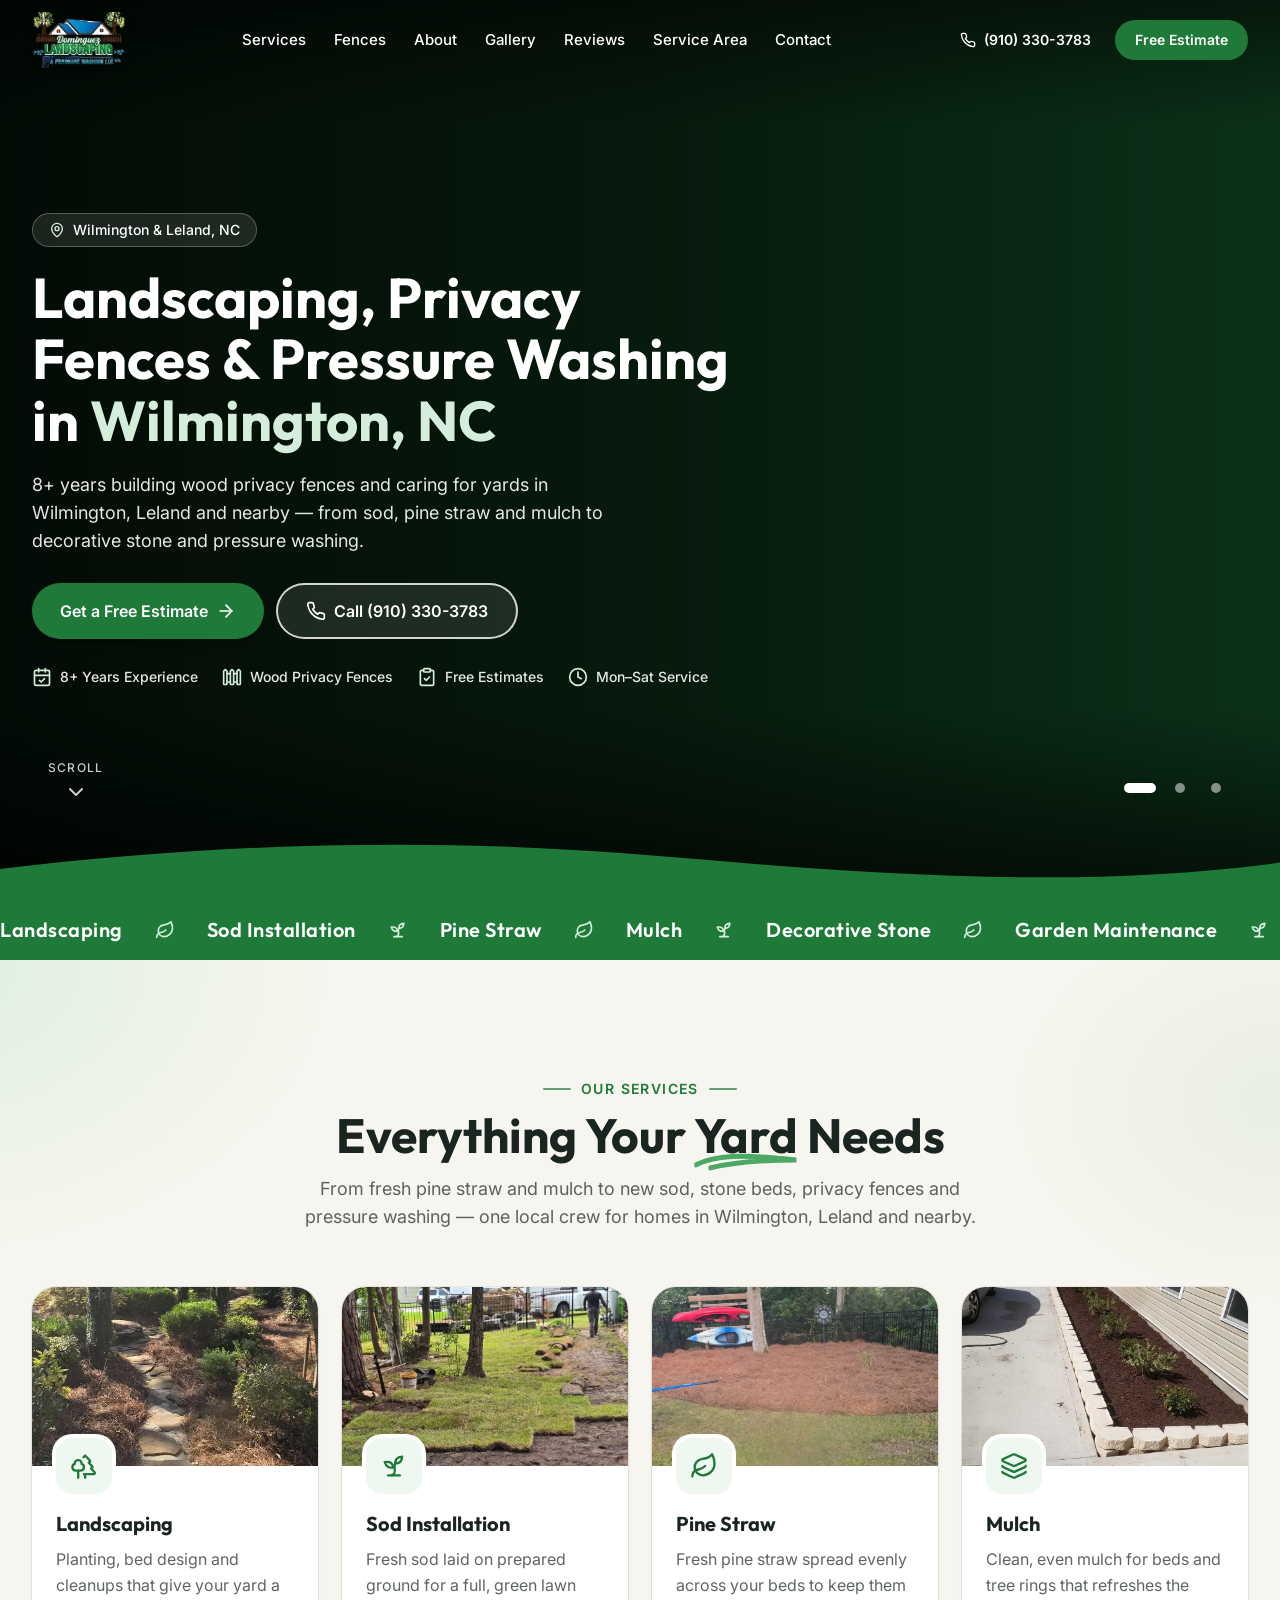
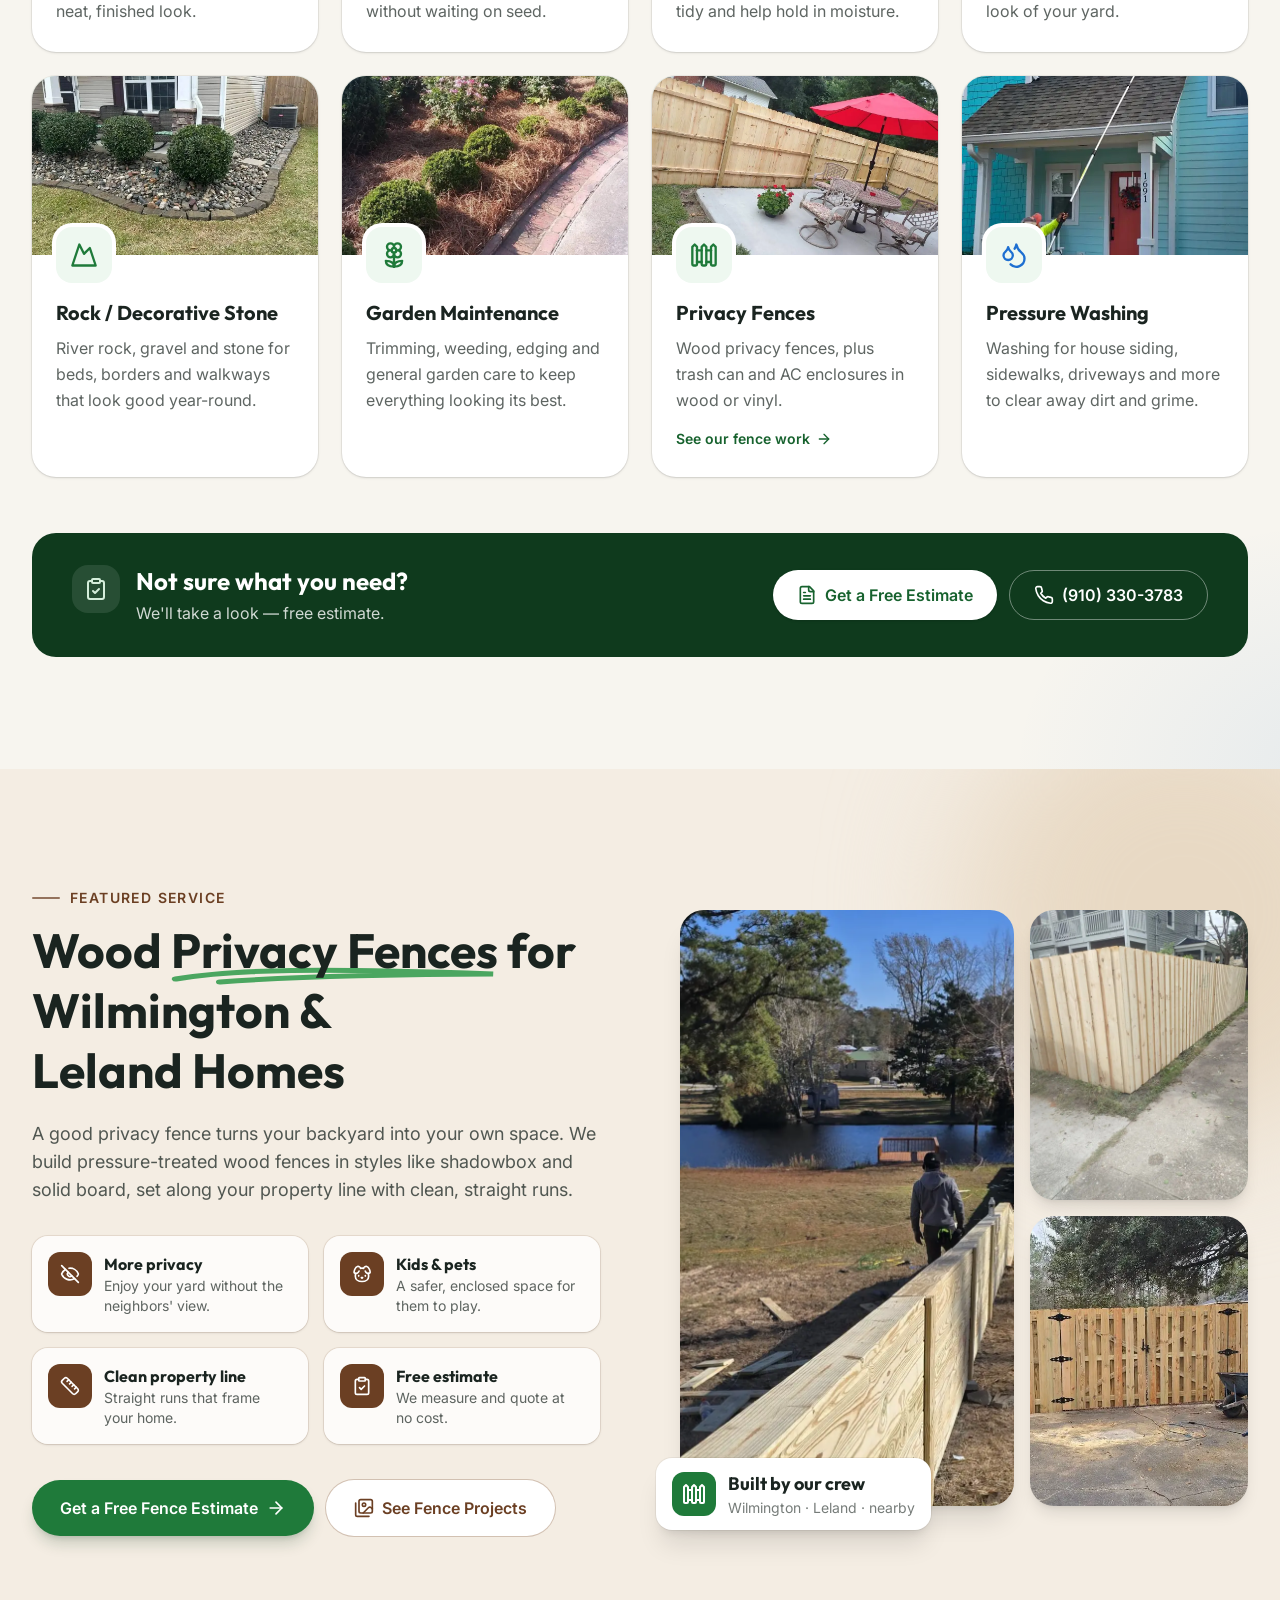
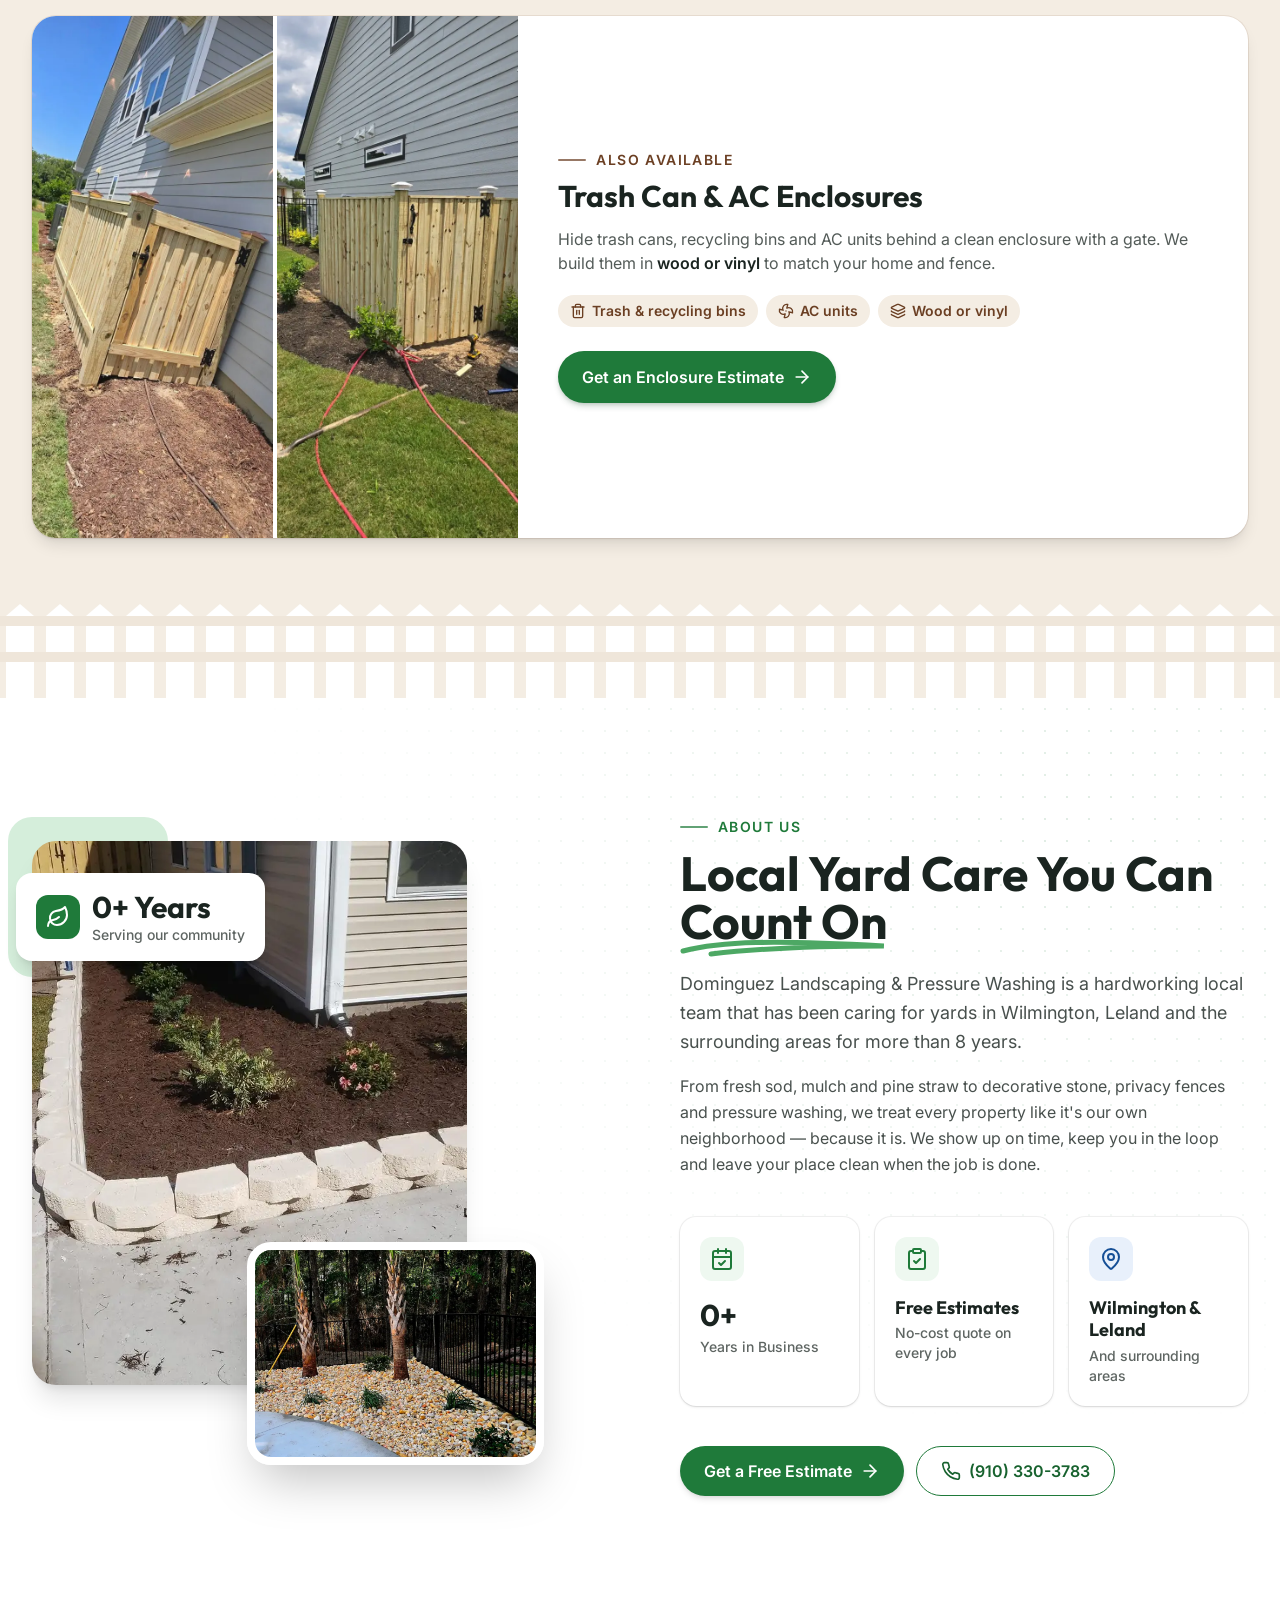
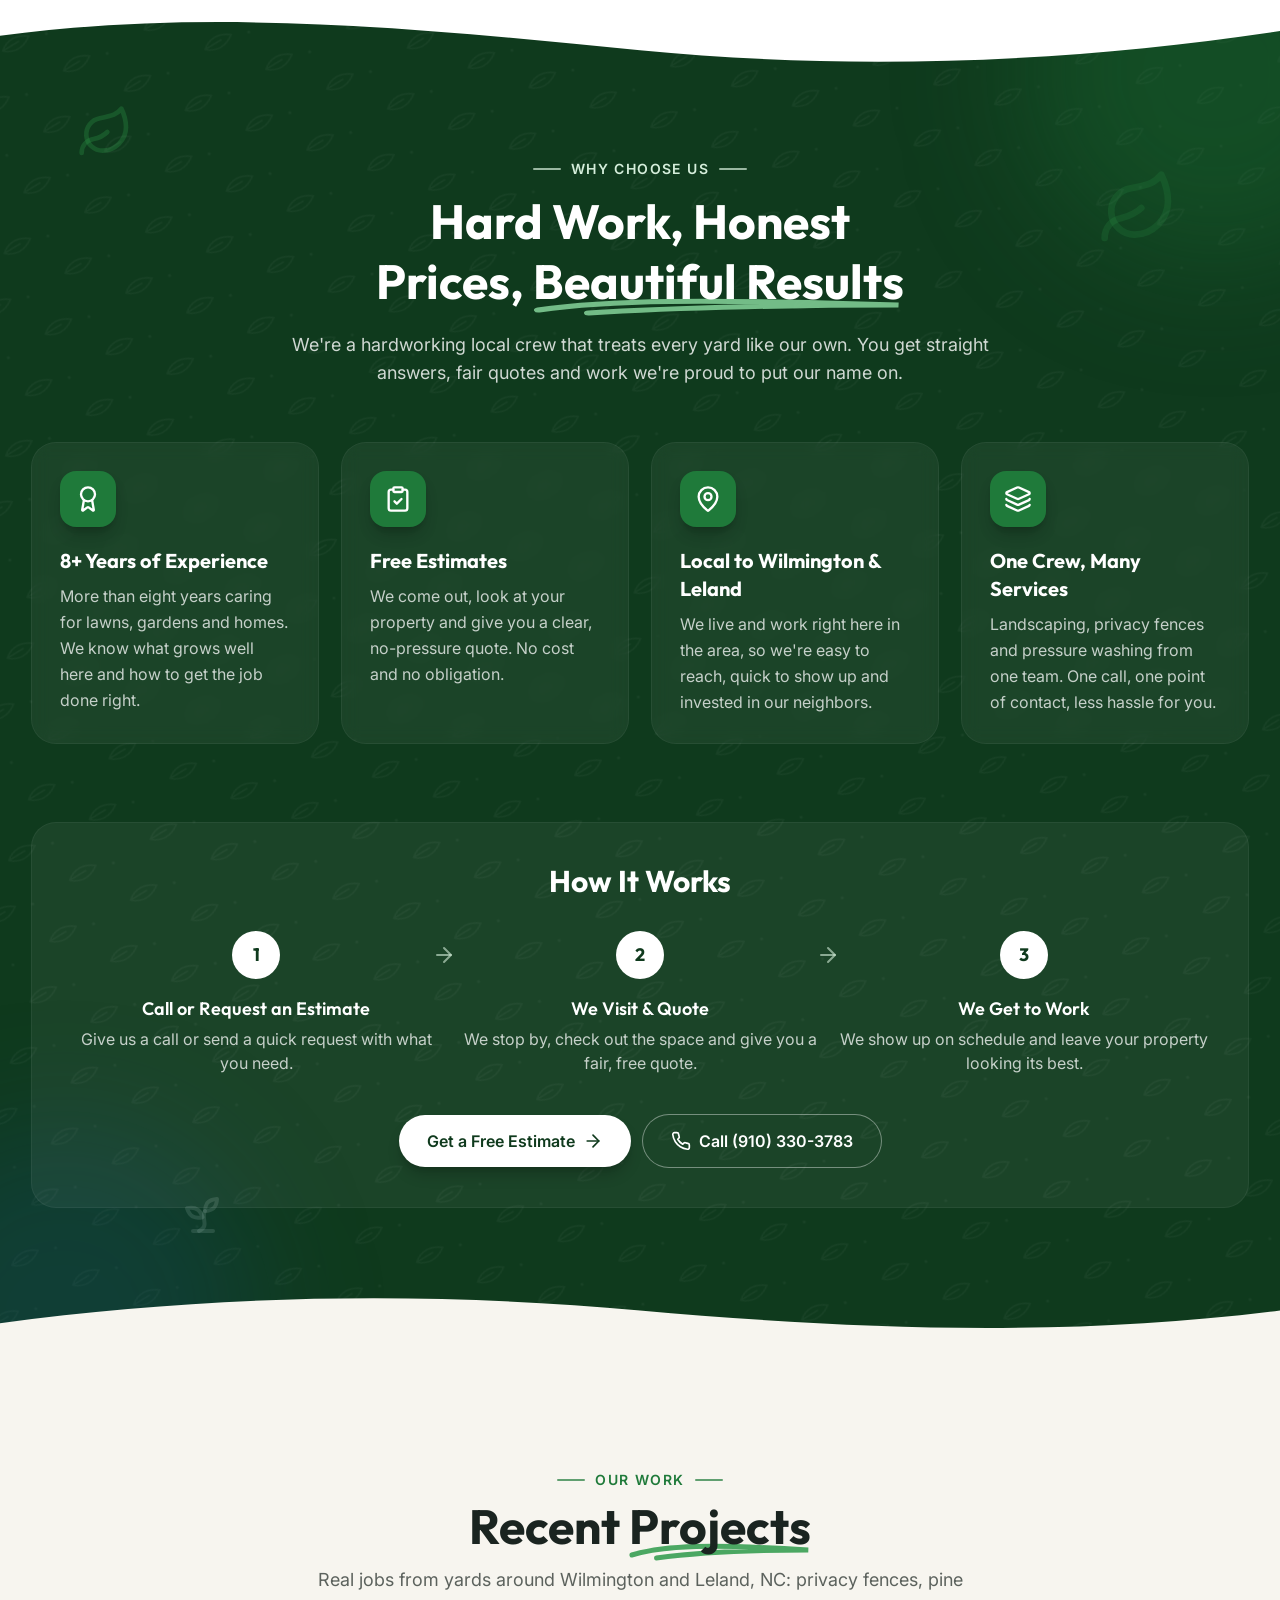
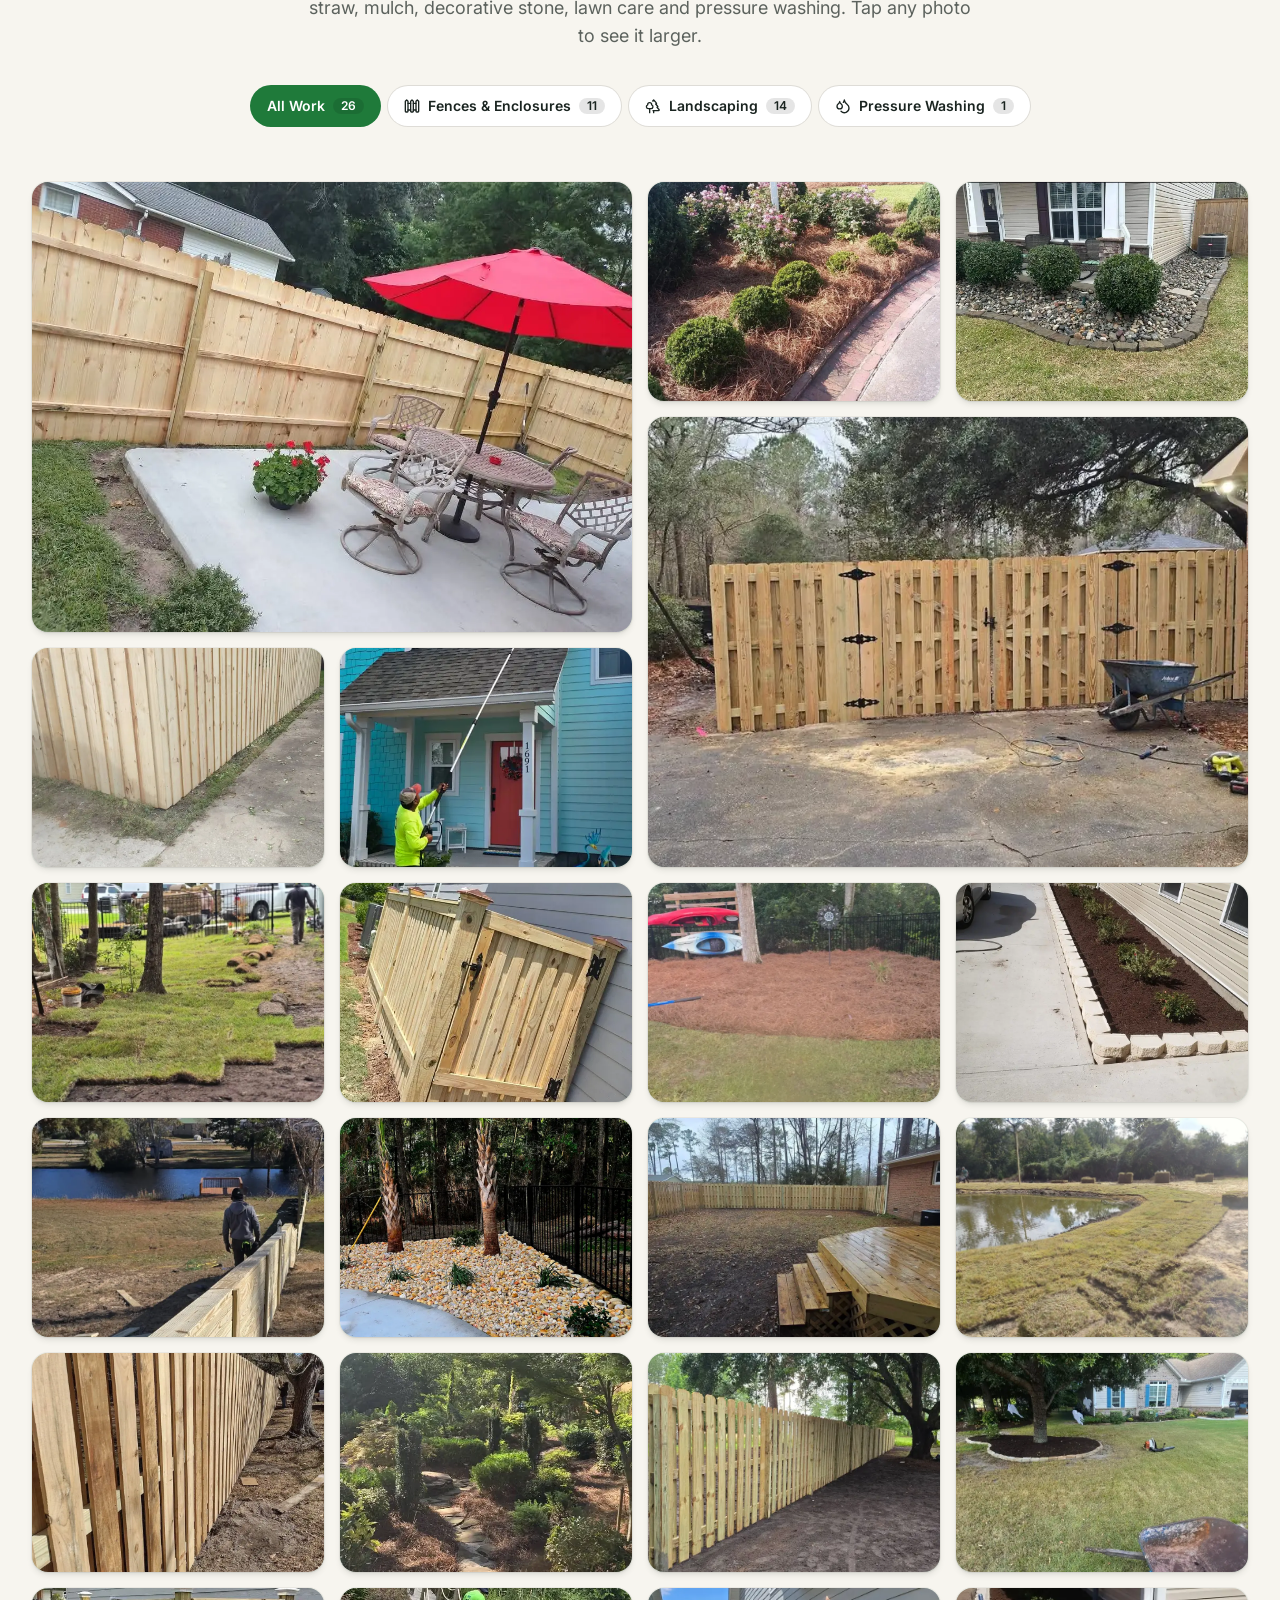
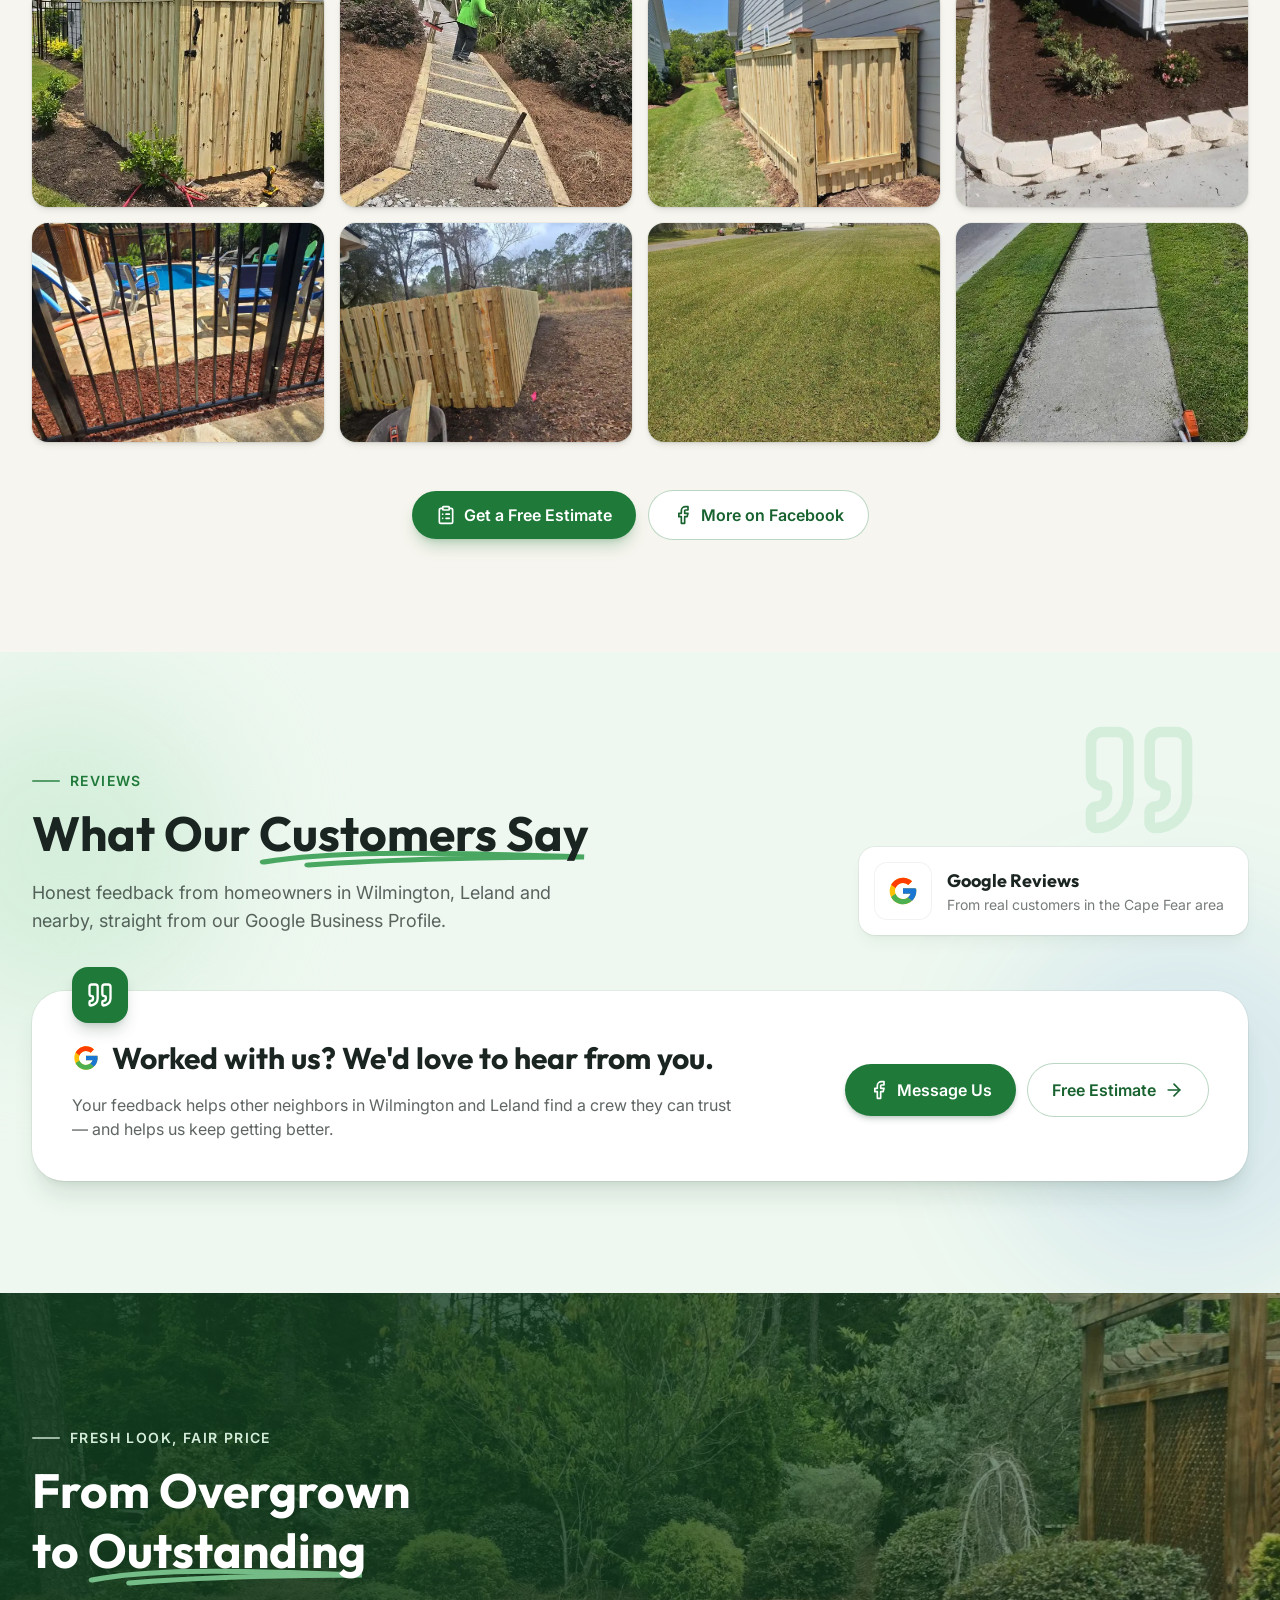
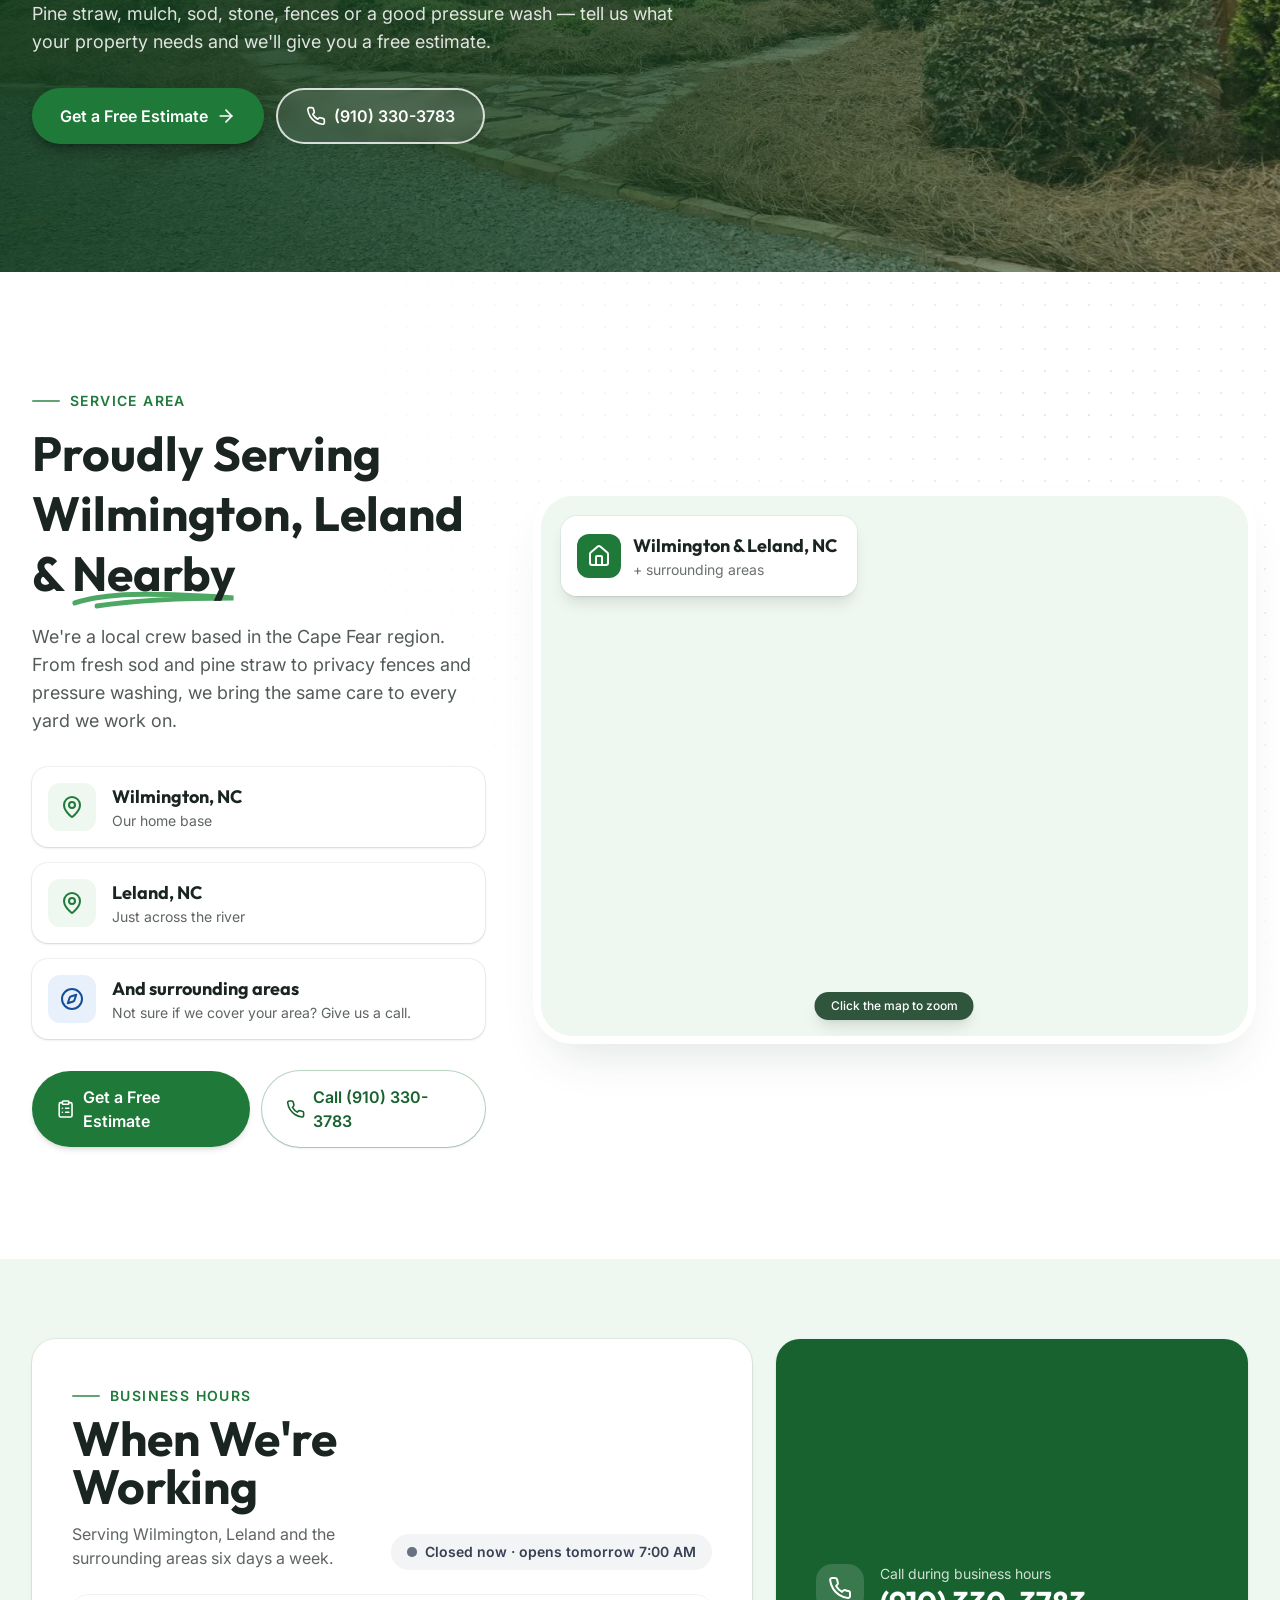
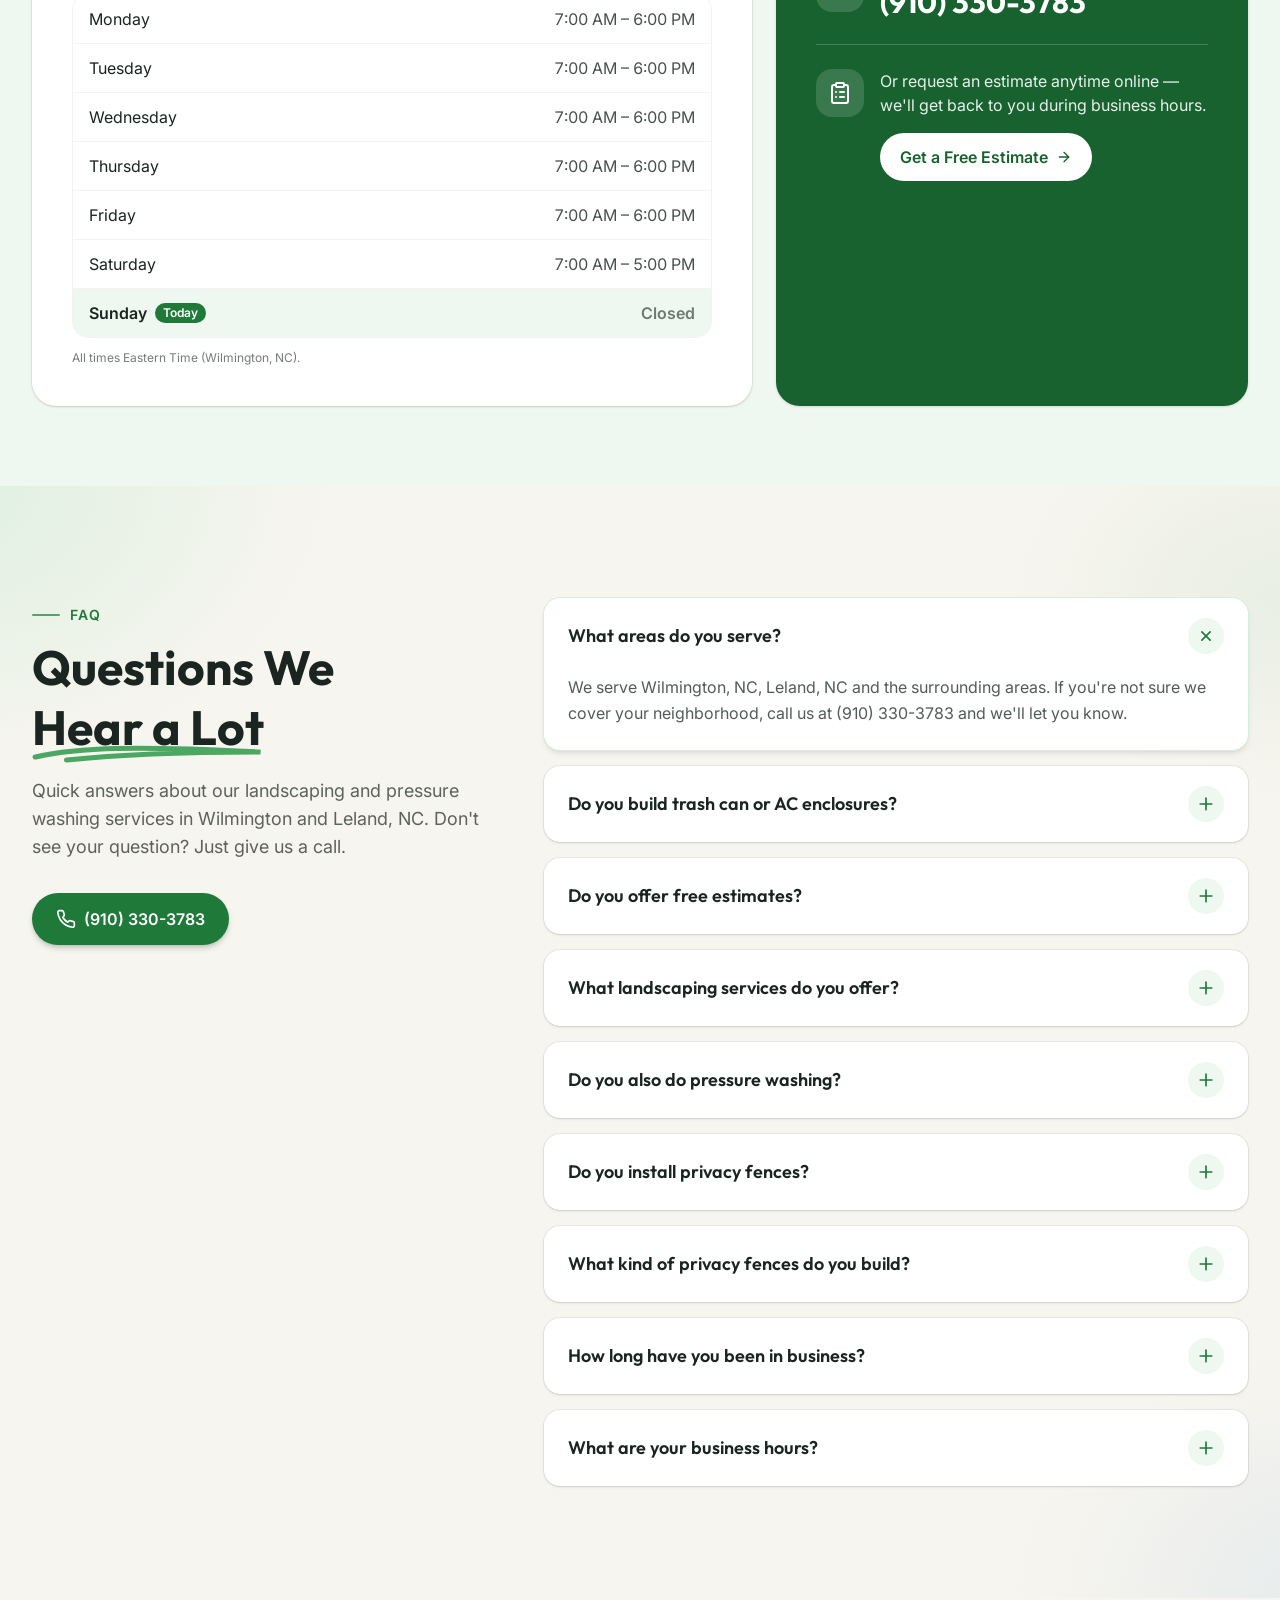
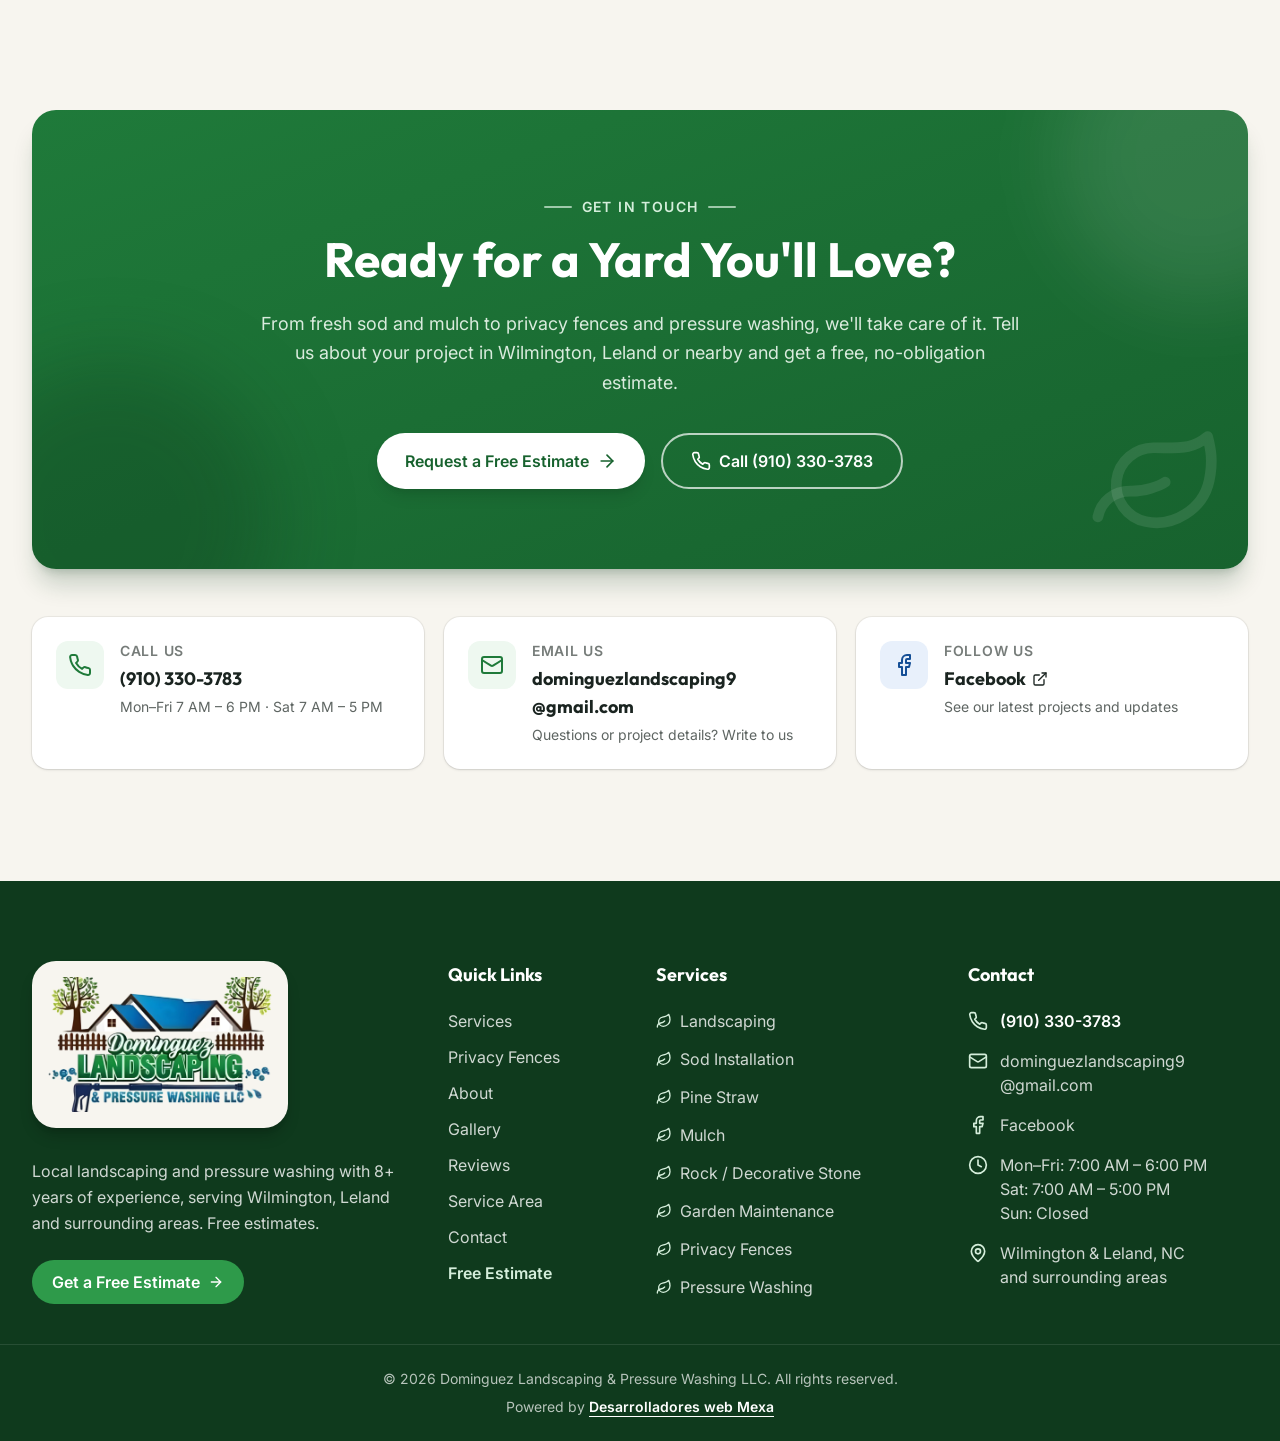
==== commit ba28bdfb: "Add trash can and AC enclosures (wood or vinyl) - New enclosure block in the fences section with its" ====
--- a/index.html
+++ b/index.html
@@ -202,6 +202,18 @@
                                     "@type": "Offer",
                                     "itemOffered": {
                                         "@type": "Service",
+                                        "name": "Trash Can and AC Enclosures",
+                                        "description": "Wood or vinyl enclosures with a gate to hide trash cans, recycling bins and AC units.",
+                                        "areaServed": [
+                                            "Wilmington, NC",
+                                            "Leland, NC"
+                                        ]
+                                    }
+                                },
+                                {
+                                    "@type": "Offer",
+                                    "itemOffered": {
+                                        "@type": "Service",
                                         "name": "Pressure Washing",
                                         "description": "Pressure washing for house siding, driveways and sidewalks."
                                     }
@@ -287,6 +299,14 @@
                             },
                             {
                                 "@type": "Question",
+                                "name": "Do you build trash can or AC enclosures?",
+                                "acceptedAnswer": {
+                                    "@type": "Answer",
+                                    "text": "Yes. We build enclosures with a gate to hide trash cans, recycling bins and AC units, in wood or vinyl to match your home and fence."
+                                }
+                            },
+                            {
+                                "@type": "Question",
                                 "name": "How long have you been in business?",
                                 "acceptedAnswer": {
                                     "@type": "Answer",
@@ -797,7 +817,7 @@
                     <i data-lucide="fence" class="size-7" aria-hidden="true"></i>
                   </span>
                   <h3 class="mt-4 font-display text-xl font-bold text-ink">Privacy Fences</h3>
-                  <p class="mt-2 text-ink/70 leading-relaxed">Wood privacy fences built to give your yard more privacy and a clean property line.</p>
+                  <p class="mt-2 text-ink/70 leading-relaxed">Wood privacy fences, plus trash can and AC enclosures in wood or vinyl.</p>
                   <a href="#privacy-fences" class="mt-auto inline-flex items-center gap-1.5 pt-4 text-sm font-semibold text-brand-700 hover:text-brand-600 focus-visible:outline-2 focus-visible:outline-offset-2 focus-visible:outline-brand-500">
                     See our fence work
                     <i data-lucide="arrow-right" class="size-4" aria-hidden="true"></i>
@@ -926,6 +946,38 @@
                     <p class="text-xs text-ink/60 sm:text-sm">Wilmington · Leland · nearby</p>
                   </div>
                 </div>
+              </div>
+            </div>
+          </div>
+
+          <!-- Enclosures para botes de basura y aire acondicionado -->
+          <div class="mx-auto mt-16 max-w-7xl px-4 sm:px-6 md:mt-20 lg:px-8" data-animate="fade-up">
+            <div class="grid overflow-hidden rounded-3xl bg-white shadow-lg ring-1 ring-wood-600/10 sm:grid-cols-5">
+              <div class="grid grid-cols-2 gap-1 sm:col-span-2">
+                <img src="assets/Fotos/22.webp" width="554" height="1200" loading="lazy" decoding="async"
+                     alt="Wood enclosure with a gate that hides trash cans and an AC unit beside a gray house"
+                     class="h-48 w-full object-cover sm:h-full">
+                <img src="assets/Fotos/20.webp" width="554" height="1200" loading="lazy" decoding="async"
+                     alt="Wood trash can and AC enclosure with a gate and post caps along the side of a gray house"
+                     class="h-48 w-full object-cover sm:h-full">
+              </div>
+              <div class="flex flex-col justify-center p-6 sm:col-span-3 sm:p-8 lg:p-10">
+                <p class="eyebrow text-sm font-semibold uppercase tracking-widest text-wood-600">Also Available</p>
+                <h3 class="mt-2 font-display text-2xl font-bold leading-tight text-ink md:text-3xl">Trash Can &amp; AC Enclosures</h3>
+                <p class="mt-3 text-ink/75">
+                  Hide trash cans, recycling bins and AC units behind a clean enclosure with a gate.
+                  We build them in <strong class="font-semibold text-ink">wood or vinyl</strong> to match your home and fence.
+                </p>
+                <ul class="mt-5 flex flex-wrap gap-2 text-sm font-semibold">
+                  <li class="inline-flex items-center gap-1.5 rounded-full bg-[#f4ede3] px-3 py-1.5 text-wood-600"><i data-lucide="trash-2" class="size-4" aria-hidden="true"></i>Trash &amp; recycling bins</li>
+                  <li class="inline-flex items-center gap-1.5 rounded-full bg-[#f4ede3] px-3 py-1.5 text-wood-600"><i data-lucide="fan" class="size-4" aria-hidden="true"></i>AC units</li>
+                  <li class="inline-flex items-center gap-1.5 rounded-full bg-[#f4ede3] px-3 py-1.5 text-wood-600"><i data-lucide="layers" class="size-4" aria-hidden="true"></i>Wood or vinyl</li>
+                </ul>
+                <a href="contact.html?service=Trash%20%26%20AC%20Enclosures#quote-form"
+                   class="mt-6 inline-flex items-center gap-2 self-start whitespace-nowrap rounded-full bg-brand-600 px-6 py-3.5 font-semibold text-white shadow-md shadow-brand-900/20 transition hover:bg-brand-700 focus-visible:outline-2 focus-visible:outline-offset-2 focus-visible:outline-brand-500">
+                  Get an Enclosure Estimate
+                  <i data-lucide="arrow-right" class="size-5" aria-hidden="true"></i>
+                </a>
               </div>
             </div>
           </div>
@@ -1164,7 +1216,7 @@
             <!-- Filtros (las categorías salen de data-caption de cada foto, ver initGallery en setup.js) -->
             <div class="-mx-4 -mt-5 mb-8 flex snap-x scroll-px-4 gap-2 overflow-x-auto px-4 pt-1 pb-2 [scrollbar-width:none] [&::-webkit-scrollbar]:hidden sm:mx-0 sm:mb-10 sm:flex-wrap sm:justify-center sm:overflow-visible sm:px-0 md:-mt-8 md:mb-12" role="group" aria-label="Filter projects" data-gallery-filters>
               <button type="button" data-gallery-filter="all" aria-pressed="true" class="inline-flex shrink-0 snap-start items-center gap-2 whitespace-nowrap rounded-full bg-white px-4 py-2.5 text-sm font-semibold text-ink ring-1 ring-black/10 transition hover:ring-brand-500 aria-pressed:bg-brand-600 aria-pressed:text-white aria-pressed:ring-brand-600 focus-visible:outline-2 focus-visible:outline-offset-2 focus-visible:outline-brand-500">All Work <span class="rounded-full bg-black/10 px-2 text-xs" data-filter-count></span></button>
-              <button type="button" data-gallery-filter="fences" aria-pressed="false" class="inline-flex shrink-0 snap-start items-center gap-2 whitespace-nowrap rounded-full bg-white px-4 py-2.5 text-sm font-semibold text-ink ring-1 ring-black/10 transition hover:ring-brand-500 aria-pressed:bg-brand-600 aria-pressed:text-white aria-pressed:ring-brand-600 focus-visible:outline-2 focus-visible:outline-offset-2 focus-visible:outline-brand-500"><i data-lucide="fence" class="size-4" aria-hidden="true"></i>Privacy Fences <span class="rounded-full bg-black/10 px-2 text-xs" data-filter-count></span></button>
+              <button type="button" data-gallery-filter="fences" aria-pressed="false" class="inline-flex shrink-0 snap-start items-center gap-2 whitespace-nowrap rounded-full bg-white px-4 py-2.5 text-sm font-semibold text-ink ring-1 ring-black/10 transition hover:ring-brand-500 aria-pressed:bg-brand-600 aria-pressed:text-white aria-pressed:ring-brand-600 focus-visible:outline-2 focus-visible:outline-offset-2 focus-visible:outline-brand-500"><i data-lucide="fence" class="size-4" aria-hidden="true"></i>Fences &amp; Enclosures <span class="rounded-full bg-black/10 px-2 text-xs" data-filter-count></span></button>
               <button type="button" data-gallery-filter="landscaping" aria-pressed="false" class="inline-flex shrink-0 snap-start items-center gap-2 whitespace-nowrap rounded-full bg-white px-4 py-2.5 text-sm font-semibold text-ink ring-1 ring-black/10 transition hover:ring-brand-500 aria-pressed:bg-brand-600 aria-pressed:text-white aria-pressed:ring-brand-600 focus-visible:outline-2 focus-visible:outline-offset-2 focus-visible:outline-brand-500"><i data-lucide="trees" class="size-4" aria-hidden="true"></i>Landscaping <span class="rounded-full bg-black/10 px-2 text-xs" data-filter-count></span></button>
               <button type="button" data-gallery-filter="pressure" aria-pressed="false" class="inline-flex shrink-0 snap-start items-center gap-2 whitespace-nowrap rounded-full bg-white px-4 py-2.5 text-sm font-semibold text-ink ring-1 ring-black/10 transition hover:ring-brand-500 aria-pressed:bg-brand-600 aria-pressed:text-white aria-pressed:ring-brand-600 focus-visible:outline-2 focus-visible:outline-offset-2 focus-visible:outline-brand-500"><i data-lucide="droplets" class="size-4" aria-hidden="true"></i>Pressure Washing <span class="rounded-full bg-black/10 px-2 text-xs" data-filter-count></span></button>
             </div>
@@ -1236,10 +1288,10 @@
                 </button>
               </div>
               <div class="aspect-square sm:aspect-[4/3]" data-animate="fade-up">
-                <button type="button" class="group relative block h-full w-full overflow-hidden rounded-xl bg-brand-100 shadow-md shadow-ink/10 ring-1 ring-black/5 transition-shadow hover:shadow-xl focus-visible:outline-none focus-visible:ring-4 focus-visible:ring-brand-500 focus-visible:ring-offset-2 focus-visible:ring-offset-cream sm:rounded-2xl" data-gallery-item data-index="7" data-full="assets/Fotos/22.webp" data-caption="Privacy Fence" aria-label="Open photo 8 of 26: Privacy Fence" aria-haspopup="dialog">
-                  <img src="assets/Fotos/22.webp" alt="Wood privacy fence side gate with black hardware next to a gray house" width="554" height="1200" loading="lazy" decoding="async" class="block h-full w-full object-cover transition-transform duration-500 ease-out motion-safe:group-hover:scale-105 motion-safe:group-focus-visible:scale-105">
-                  <span class="pointer-events-none absolute inset-0 flex items-end justify-between gap-3 bg-linear-to-t from-ink/70 via-ink/10 to-transparent p-2.5 opacity-0 transition-opacity duration-300 group-hover:opacity-100 group-focus-visible:opacity-100 sm:p-4" aria-hidden="true">
-                    <span class="min-w-0 truncate rounded-full bg-white/90 px-2.5 py-1 text-[11px] font-semibold text-brand-900 sm:px-3 sm:text-xs">Privacy Fence</span>
+                <button type="button" class="group relative block h-full w-full overflow-hidden rounded-xl bg-brand-100 shadow-md shadow-ink/10 ring-1 ring-black/5 transition-shadow hover:shadow-xl focus-visible:outline-none focus-visible:ring-4 focus-visible:ring-brand-500 focus-visible:ring-offset-2 focus-visible:ring-offset-cream sm:rounded-2xl" data-gallery-item data-index="7" data-full="assets/Fotos/22.webp" data-caption="Trash &amp; AC Enclosure" aria-label="Open photo 8 of 26: Trash &amp; AC Enclosure" aria-haspopup="dialog">
+                  <img src="assets/Fotos/22.webp" alt="Wood enclosure with a gate that hides trash cans and an AC unit beside a gray house" width="554" height="1200" loading="lazy" decoding="async" class="block h-full w-full object-cover transition-transform duration-500 ease-out motion-safe:group-hover:scale-105 motion-safe:group-focus-visible:scale-105">
+                  <span class="pointer-events-none absolute inset-0 flex items-end justify-between gap-3 bg-linear-to-t from-ink/70 via-ink/10 to-transparent p-2.5 opacity-0 transition-opacity duration-300 group-hover:opacity-100 group-focus-visible:opacity-100 sm:p-4" aria-hidden="true">
+                    <span class="min-w-0 truncate rounded-full bg-white/90 px-2.5 py-1 text-[11px] font-semibold text-brand-900 sm:px-3 sm:text-xs">Trash &amp; AC Enclosure</span>
                     <span class="hidden size-10 place-items-center rounded-full bg-white/90 text-brand-700 shadow sm:grid"><i data-lucide="expand" class="size-5"></i></span>
                   </span>
                 </button>
@@ -1335,10 +1387,10 @@
                 </button>
               </div>
               <div class="aspect-square sm:aspect-[4/3]" data-animate="fade-up">
-                <button type="button" class="group relative block h-full w-full overflow-hidden rounded-xl bg-brand-100 shadow-md shadow-ink/10 ring-1 ring-black/5 transition-shadow hover:shadow-xl focus-visible:outline-none focus-visible:ring-4 focus-visible:ring-brand-500 focus-visible:ring-offset-2 focus-visible:ring-offset-cream sm:rounded-2xl" data-gallery-item data-index="18" data-full="assets/Fotos/20.webp" data-caption="Privacy Fence" aria-label="Open photo 19 of 26: Privacy Fence" aria-haspopup="dialog">
-                  <img src="assets/Fotos/20.webp" alt="Wood privacy fence with a gate on the side of a gray house" width="554" height="1200" loading="lazy" decoding="async" class="block h-full w-full object-cover transition-transform duration-500 ease-out motion-safe:group-hover:scale-105 motion-safe:group-focus-visible:scale-105">
-                  <span class="pointer-events-none absolute inset-0 flex items-end justify-between gap-3 bg-linear-to-t from-ink/70 via-ink/10 to-transparent p-2.5 opacity-0 transition-opacity duration-300 group-hover:opacity-100 group-focus-visible:opacity-100 sm:p-4" aria-hidden="true">
-                    <span class="min-w-0 truncate rounded-full bg-white/90 px-2.5 py-1 text-[11px] font-semibold text-brand-900 sm:px-3 sm:text-xs">Privacy Fence</span>
+                <button type="button" class="group relative block h-full w-full overflow-hidden rounded-xl bg-brand-100 shadow-md shadow-ink/10 ring-1 ring-black/5 transition-shadow hover:shadow-xl focus-visible:outline-none focus-visible:ring-4 focus-visible:ring-brand-500 focus-visible:ring-offset-2 focus-visible:ring-offset-cream sm:rounded-2xl" data-gallery-item data-index="18" data-full="assets/Fotos/20.webp" data-caption="Trash &amp; AC Enclosure" aria-label="Open photo 19 of 26: Trash &amp; AC Enclosure" aria-haspopup="dialog">
+                  <img src="assets/Fotos/20.webp" alt="Wood trash can and AC enclosure with a gate and post caps along the side of a gray house" width="554" height="1200" loading="lazy" decoding="async" class="block h-full w-full object-cover transition-transform duration-500 ease-out motion-safe:group-hover:scale-105 motion-safe:group-focus-visible:scale-105">
+                  <span class="pointer-events-none absolute inset-0 flex items-end justify-between gap-3 bg-linear-to-t from-ink/70 via-ink/10 to-transparent p-2.5 opacity-0 transition-opacity duration-300 group-hover:opacity-100 group-focus-visible:opacity-100 sm:p-4" aria-hidden="true">
+                    <span class="min-w-0 truncate rounded-full bg-white/90 px-2.5 py-1 text-[11px] font-semibold text-brand-900 sm:px-3 sm:text-xs">Trash &amp; AC Enclosure</span>
                     <span class="hidden size-10 place-items-center rounded-full bg-white/90 text-brand-700 shadow sm:grid"><i data-lucide="expand" class="size-5"></i></span>
                   </span>
                 </button>
@@ -1353,10 +1405,10 @@
                 </button>
               </div>
               <div class="aspect-square sm:aspect-[4/3]" data-animate="fade-up">
-                <button type="button" class="group relative block h-full w-full overflow-hidden rounded-xl bg-brand-100 shadow-md shadow-ink/10 ring-1 ring-black/5 transition-shadow hover:shadow-xl focus-visible:outline-none focus-visible:ring-4 focus-visible:ring-brand-500 focus-visible:ring-offset-2 focus-visible:ring-offset-cream sm:rounded-2xl" data-gallery-item data-index="20" data-full="assets/Fotos/23.webp" data-caption="Privacy Fence" aria-label="Open photo 21 of 26: Privacy Fence" aria-haspopup="dialog">
-                  <img src="assets/Fotos/23.webp" alt="Wood privacy fence and gate closing off a side yard between two homes" width="1200" height="554" loading="lazy" decoding="async" class="block h-full w-full object-cover transition-transform duration-500 ease-out motion-safe:group-hover:scale-105 motion-safe:group-focus-visible:scale-105">
-                  <span class="pointer-events-none absolute inset-0 flex items-end justify-between gap-3 bg-linear-to-t from-ink/70 via-ink/10 to-transparent p-2.5 opacity-0 transition-opacity duration-300 group-hover:opacity-100 group-focus-visible:opacity-100 sm:p-4" aria-hidden="true">
-                    <span class="min-w-0 truncate rounded-full bg-white/90 px-2.5 py-1 text-[11px] font-semibold text-brand-900 sm:px-3 sm:text-xs">Privacy Fence</span>
+                <button type="button" class="group relative block h-full w-full overflow-hidden rounded-xl bg-brand-100 shadow-md shadow-ink/10 ring-1 ring-black/5 transition-shadow hover:shadow-xl focus-visible:outline-none focus-visible:ring-4 focus-visible:ring-brand-500 focus-visible:ring-offset-2 focus-visible:ring-offset-cream sm:rounded-2xl" data-gallery-item data-index="20" data-full="assets/Fotos/23.webp" data-caption="Trash &amp; AC Enclosure" aria-label="Open photo 21 of 26: Trash &amp; AC Enclosure" aria-haspopup="dialog">
+                  <img src="assets/Fotos/23.webp" alt="Side-yard wood enclosure with a gate hiding the AC unit next to a gray house" width="1200" height="554" loading="lazy" decoding="async" class="block h-full w-full object-cover transition-transform duration-500 ease-out motion-safe:group-hover:scale-105 motion-safe:group-focus-visible:scale-105">
+                  <span class="pointer-events-none absolute inset-0 flex items-end justify-between gap-3 bg-linear-to-t from-ink/70 via-ink/10 to-transparent p-2.5 opacity-0 transition-opacity duration-300 group-hover:opacity-100 group-focus-visible:opacity-100 sm:p-4" aria-hidden="true">
+                    <span class="min-w-0 truncate rounded-full bg-white/90 px-2.5 py-1 text-[11px] font-semibold text-brand-900 sm:px-3 sm:text-xs">Trash &amp; AC Enclosure</span>
                     <span class="hidden size-10 place-items-center rounded-full bg-white/90 text-brand-700 shadow sm:grid"><i data-lucide="expand" class="size-5"></i></span>
                   </span>
                 </button>
@@ -1776,6 +1828,15 @@
                   </span>
                 </summary>
                 <p class="px-6 pb-6 leading-relaxed text-ink/75">We serve Wilmington, NC, Leland, NC and the surrounding areas. If you&#x27;re not sure we cover your neighborhood, call us at (910) 330-3783 and we&#x27;ll let you know.</p>
+              </details>
+              <details class="faq-item group rounded-2xl bg-white shadow-sm ring-1 ring-black/5 transition open:shadow-md open:ring-brand-100">
+                <summary class="flex cursor-pointer list-none items-center justify-between gap-4 rounded-2xl px-6 py-5 font-display text-lg font-semibold text-ink focus-visible:outline-2 focus-visible:outline-brand-500">
+                  Do you build trash can or AC enclosures?
+                  <span class="faq-icon grid size-9 shrink-0 place-items-center rounded-full bg-brand-50 text-brand-600 transition-transform duration-300" aria-hidden="true">
+                    <i data-lucide="plus" class="size-5"></i>
+                  </span>
+                </summary>
+                <p class="px-6 pb-6 leading-relaxed text-ink/75">Yes. We build enclosures with a gate to hide trash cans, recycling bins and AC units, in wood or vinyl to match your home and fence.</p>
               </details>
               <details class="faq-item group rounded-2xl bg-white shadow-sm ring-1 ring-black/5 transition open:shadow-md open:ring-brand-100">
                 <summary class="flex cursor-pointer list-none items-center justify-between gap-4 rounded-2xl px-6 py-5 font-display text-lg font-semibold text-ink focus-visible:outline-2 focus-visible:outline-brand-500">
